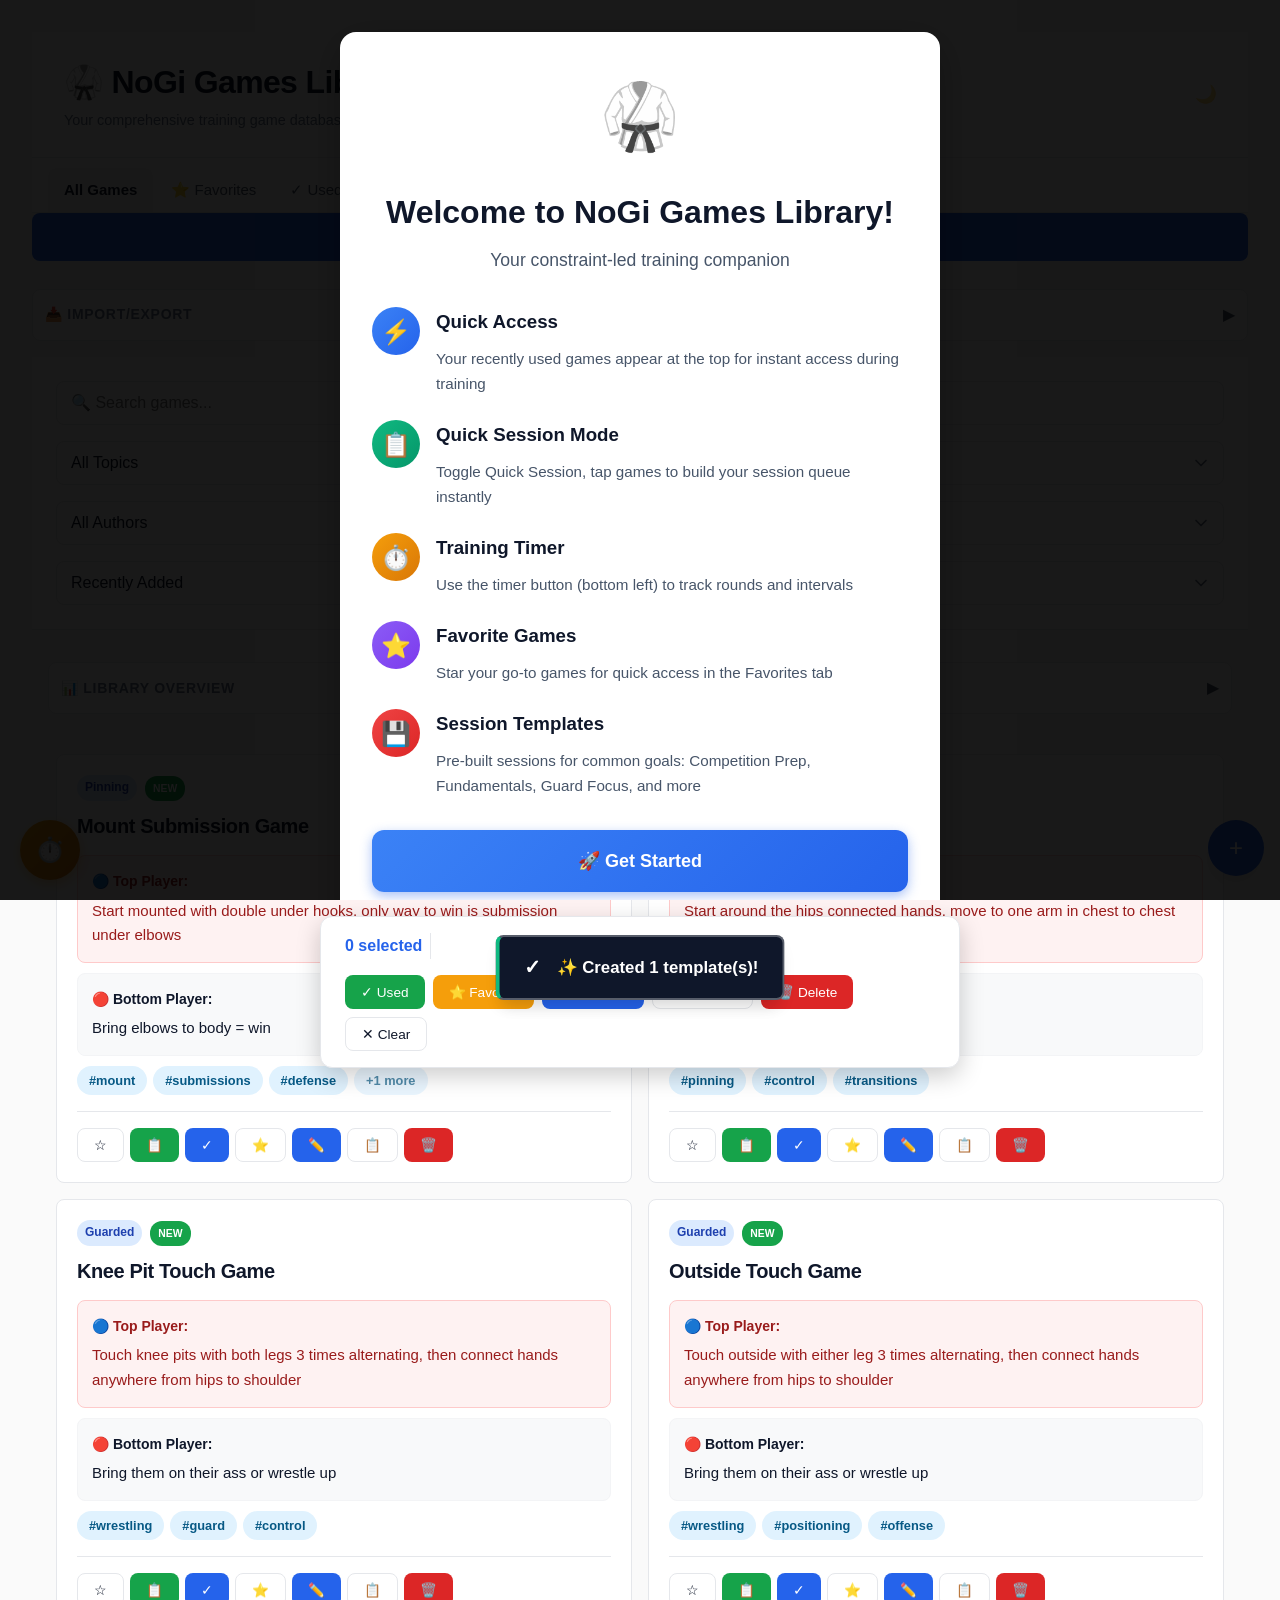
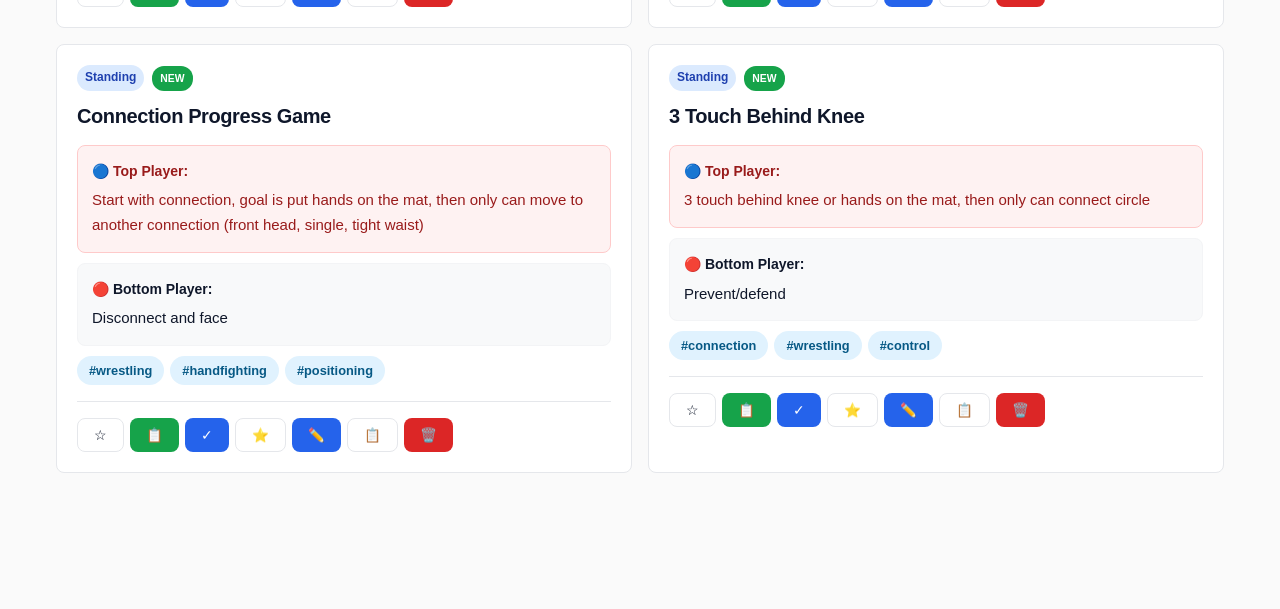
==== latest-app.html @ 24e9e9ad "Remove debug alerts from deleteGame function" ====
<!DOCTYPE html>
<html lang="en">
<head>
    <meta charset="UTF-8">
    <meta name="viewport" content="width=device-width, initial-scale=1.0">
    <title>NoGi Games Library</title>
    <style>
        * {
            margin: 0;
            padding: 0;
            box-sizing: border-box;
        }

        :root {
            --primary: #2563eb;
            --primary-dark: #1d4ed8;
            --primary-light: #eff6ff;
            --secondary: #64748b;
            --success: #16a34a;
            --danger: #dc2626;
            --warning: #f59e0b;
            --bg: #fafafa;
            --surface: #ffffff;
            --surface-hover: #f8f9fa;
            --border: #e5e7eb;
            --border-light: #f3f4f6;
            --text: #0f172a;
            --text-muted: #475569;
            --text-light: #64748b;
            --shadow: 0 1px 2px rgba(0, 0, 0, 0.05);
            --shadow-md: 0 4px 6px -1px rgba(0, 0, 0, 0.08);
            --shadow-lg: 0 10px 15px -3px rgba(0, 0, 0, 0.08);
            --radius: 8px;
            --radius-lg: 12px;

            /* Topic color families - Simplified to 4 groups for better visual clarity */
            /* Offensive (attacking) - Red/Orange tones */
            --color-offensive: #ef4444;
            --color-submissions: #ef4444;
            --color-back-attacks: #ef4444;
            --color-leg-locks: #f97316;
            --color-takedowns: #f97316;

            /* Defensive (protecting) - Blue tones */
            --color-defensive: #3b82f6;
            --color-guard-retention: #3b82f6;
            --color-escapes: #2563eb;

            /* Control (positional) - Purple tones */
            --color-control: #8b5cf6;
            --color-guard-passing: #8b5cf6;
            --color-pinning: #7c3aed;
            --color-standing: #a855f7;
            --color-guarded: #a855f7;

            /* Transition (movement) - Green tones */
            --color-transition: #10b981;
            --color-scrambles: #10b981;
            --color-movement: #059669;
        }

        /* Dark mode theme */
        [data-theme="dark"] {
            --primary: #3b82f6;
            --primary-dark: #2563eb;
            --primary-light: #1e3a5f;
            --secondary: #94a3b8;
            --success: #16a34a;
            --danger: #dc2626;
            --warning: #f59e0b;
            --bg: #191919;
            --surface: #252525;
            --surface-hover: #2d2d2d;
            --border: #373737;
            --border-light: #2d2d2d;
            --text: #e5e5e5;
            --text-muted: #a8a8a8;
            --text-light: #8a8a8a;
            --shadow: 0 1px 2px rgba(0, 0, 0, 0.4);
            --shadow-md: 0 4px 6px -1px rgba(0, 0, 0, 0.5);
            --shadow-lg: 0 10px 15px -3px rgba(0, 0, 0, 0.6);
        }

        html {
            scroll-behavior: smooth;
            overflow-x: hidden;
        }

        body {
            font-family: -apple-system, BlinkMacSystemFont, 'Segoe UI', 'Helvetica Neue', Arial, sans-serif;
            background: var(--bg);
            color: var(--text);
            line-height: 1.65;
            font-size: 16px;
            -webkit-font-smoothing: antialiased;
            -moz-osx-font-smoothing: grayscale;
            padding-bottom: 20px;
            overflow-x: hidden;
            max-width: 100vw;
        }
        
        @media (min-width: 768px) {
            body {
                padding-bottom: 80px;
            }
        }

        .container {
            max-width: 1400px;
            margin: 0 auto;
            padding: 1rem;
        }

        @media (max-width: 767px) {
            .container {
                padding: 0.5rem;
            }
            
            body {
                font-size: 14px;
            }
        }

        @media (min-width: 768px) {
            .container {
                padding: 2rem;
            }
        }

        header {
            background: var(--surface);
            border-bottom: 1px solid var(--border);
            padding: 1rem;
            margin-bottom: 0;
            position: sticky;
            top: 0;
            z-index: 100;
        }

        @media (min-width: 768px) {
            header {
                padding: 1.5rem 2rem;
                margin-bottom: 0;
            }
        }
        
        header h1 {
            font-size: 1.5rem;
            margin: 0;
        }
        
        @media (min-width: 768px) {
            header h1 {
                font-size: 2rem;
            }
        }

        .theme-toggle {
            position: absolute;
            top: 50%;
            right: 1.5rem;
            transform: translateY(-50%);
            background: transparent;
            border: none;
            border-radius: var(--radius);
            width: 36px;
            height: 36px;
            display: flex;
            align-items: center;
            justify-content: center;
            cursor: pointer;
            font-size: 1.1rem;
            transition: all 0.2s;
            z-index: 10;
            opacity: 0.6;
        }

        .theme-toggle:hover {
            background: var(--surface-hover);
            opacity: 1;
            transform: translateY(-50%) scale(1.05);
        }

        h1 {
            font-size: 1.625rem;
            font-weight: 600;
            color: var(--text);
            margin-bottom: 0.25rem;
            padding-right: 60px;
            letter-spacing: -0.02em;
        }

        @media (min-width: 768px) {
            h1 {
                font-size: 1.875rem;
            }
        }

        .subtitle {
            color: #64748b;
            font-size: 0.9rem;
            font-weight: 400;
        }

        [data-theme="dark"] .subtitle {
            color: #94a3b8;
        }

        .tabs {
            display: flex;
            gap: 0.125rem;
            margin-bottom: 0;
            overflow-x: auto;
            -webkit-overflow-scrolling: touch;
            padding: 0.5rem;
            background: var(--surface);
            border-bottom: 1px solid var(--border);
            scrollbar-width: none;
        }

        .tabs::-webkit-scrollbar {
            display: none;
        }
        
        @media (min-width: 768px) {
            .tabs {
                padding: 0.625rem 1rem 0;
            }
        }

        .tab {
            padding: 1rem 1.25rem;
            border: none;
            background: transparent;
            color: var(--text-muted);
            border-radius: var(--radius) var(--radius) 0 0;
            font-weight: 500;
            font-size: 0.9rem;
            cursor: pointer;
            white-space: nowrap;
            transition: all 0.15s;
            position: relative;
            min-height: 48px;
            display: flex;
            align-items: center;
            flex-shrink: 0;
        }
        
        @media (min-width: 768px) {
            .tab {
                padding: 0.625rem 1rem;
                min-height: 44px;
                font-size: 0.9375rem;
            }
        }

        .tab.active {
            background: var(--bg);
            color: var(--text);
            font-weight: 600;
        }

        .tab:hover:not(.active) {
            background: var(--surface-hover);
            color: var(--text);
        }

        .filter-toggle-btn {
            display: flex;
            align-items: center;
            justify-content: center;
            gap: 0.5rem;
            width: 100%;
            padding: 0.875rem;
            background: var(--surface);
            border: 2px solid var(--border);
            border-radius: 8px;
            font-size: 1rem;
            font-weight: 600;
            color: var(--text);
            cursor: pointer;
            transition: all 0.2s;
            margin-bottom: 1rem;
        }

        .filter-toggle-btn:hover {
            background: var(--border);
        }

        .filter-toggle-btn.active {
            background: var(--primary);
            color: white;
            border-color: var(--primary);
        }

        @media (min-width: 768px) {
            .filter-toggle-btn {
                display: none;
            }
        }

        .controls {
            background: var(--surface);
            padding: 1rem;
            border-bottom: 1px solid var(--border);
            gap: 0.75rem;
            flex-wrap: wrap;
            align-items: stretch;
        }

        /* Mobile: Hide filters by default, show when active */
        @media (max-width: 767px) {
            .controls {
                display: none;
                position: fixed;
                bottom: 0;
                left: 0;
                right: 0;
                z-index: 999;
                border-radius: 16px 16px 0 0;
                box-shadow: 0 -4px 20px rgba(0, 0, 0, 0.2);
                max-height: 70vh;
                overflow-y: auto;
                animation: slideUp 0.3s ease-out;
            }

            .controls.active {
                display: flex;
            }

            @keyframes slideUp {
                from {
                    transform: translateY(100%);
                }
                to {
                    transform: translateY(0);
                }
            }
        }

        /* Desktop: Always show filters */
        @media (min-width: 768px) {
            .controls {
                display: flex;
                padding: 1.5rem;
                margin-bottom: 2rem;
                gap: 1rem;
            }
        }

        .filter-backdrop {
            display: none;
            position: fixed;
            top: 0;
            left: 0;
            right: 0;
            bottom: 0;
            background: rgba(0, 0, 0, 0.5);
            z-index: 998;
        }

        .filter-backdrop.active {
            display: block;
        }

        @media (min-width: 768px) {
            .filter-backdrop {
                display: none !important;
            }
        }

        .search-box {
            flex: 1;
            min-width: 100%;
            position: relative;
        }

        @media (min-width: 640px) {
            .search-box {
                min-width: 250px;
            }
        }

        input[type="text"],
        input[type="search"],
        select,
        textarea {
            width: 100%;
            padding: 1rem;
            border: 1px solid var(--border);
            border-radius: var(--radius);
            font-size: 1rem;
            transition: all 0.15s;
            font-family: inherit;
            -webkit-appearance: none;
            appearance: none;
            background: var(--surface);
            color: var(--text);
            min-height: 48px;
        }
        
        @media (min-width: 768px) {
            input[type="text"],
            input[type="search"],
            select,
            textarea {
                padding: 0.75rem 0.875rem;
                min-height: 44px;
            }
        }

        input:focus,
        select:focus,
        textarea:focus {
            outline: none;
            border-color: var(--primary);
            background: var(--surface);
        }

        select {
            cursor: pointer;
            background-image: url("data:image/svg+xml,%3Csvg xmlns='http://www.w3.org/2000/svg' width='24' height='24' viewBox='0 0 24 24' fill='none' stroke='%2364748b' stroke-width='2' stroke-linecap='round' stroke-linejoin='round'%3E%3Cpolyline points='6 9 12 15 18 9'%3E%3C/polyline%3E%3C/svg%3E");
            background-repeat: no-repeat;
            background-position: right 0.75rem center;
            background-size: 1.25rem;
            padding-right: 2.5rem;
        }

        .btn {
            padding: 1rem 1.25rem;
            border: none;
            border-radius: var(--radius);
            font-size: 1rem;
            font-weight: 500;
            cursor: pointer;
            transition: all 0.15s;
            display: inline-flex;
            align-items: center;
            justify-content: center;
            gap: 0.5rem;
            min-height: 48px;
            -webkit-tap-highlight-color: transparent;
        }
        
        @media (min-width: 768px) {
            .btn {
                padding: 0.75rem 1rem;
                font-size: 0.9375rem;
                min-height: 44px;
            }
        }

        .btn-primary {
            background: var(--primary);
            color: white;
        }

        .btn-primary:hover {
            background: var(--primary-dark);
        }

        .btn-success {
            background: var(--success);
            color: white;
        }

        .btn-success:hover {
            background: #15803d;
        }

        .btn-danger {
            background: var(--danger);
            color: white;
        }

        .btn-danger:hover {
            background: #b91c1c;
        }

        .btn-secondary {
            background: var(--surface);
            color: var(--text);
            border: 1px solid var(--border);
        }

        .btn-secondary:hover {
            background: var(--surface-hover);
        }
        
        /* Better visibility for unfavorite button in dark mode */
        [data-theme="dark"] .btn-secondary {
            background: #3a3a3a;
            border: 1px solid #555;
            color: #e5e5e5;
        }
        
        [data-theme="dark"] .btn-secondary:hover {
            background: #4a4a4a;
            border-color: #666;
        }

        .btn-warning {
            background: var(--warning);
            color: white;
        }

        .btn-warning:hover {
            background: #d97706;
        }

        @media (hover: hover) {
            .btn-primary:hover {
                background: var(--primary-dark);
                transform: translateY(-1px);
                box-shadow: var(--shadow-lg);
            }
            .btn-success:hover { background: #059669; }
            .btn-danger:hover { background: #dc2626; }
            .btn-secondary:hover { background: #475569; }
            .btn-warning:hover { background: #d97706; }
        }

        .btn:active {
            transform: scale(0.98);
        }

        .btn-sm {
            padding: 0.75rem 1rem;
            font-size: 0.9rem;
            min-height: 44px;
        }
        
        @media (min-width: 768px) {
            .btn-sm {
                padding: 0.5rem 1rem;
                font-size: 0.85rem;
                min-height: auto;
            }
        }

        .btn-icon {
            padding: 0.625rem;
            min-height: 48px;
            width: 48px;
            height: 48px;
        }
        
        @media (min-width: 768px) {
            .btn-icon {
                padding: 0.5rem;
                min-height: auto;
                width: 40px;
                height: 40px;
            }
        }

        .fab {
            position: fixed;
            bottom: 24px;
            right: 16px;
            width: 56px;
            height: 56px;
            border-radius: 50%;
            background: var(--primary);
            color: white;
            border: none;
            font-size: 1.5rem;
            box-shadow: var(--shadow-lg);
            cursor: pointer;
            z-index: 100;
            display: flex;
            align-items: center;
            justify-content: center;
            transition: all 0.2s;
        }

        .fab:active {
            transform: scale(0.95);
        }

        @media (hover: hover) {
            .fab:hover {
                transform: scale(1.1);
                box-shadow: 0 6px 20px rgba(0, 0, 0, 0.4);
            }
        }

        .games-grid {
            display: grid;
            grid-template-columns: 1fr;
            gap: 1rem;
            padding: 1rem;
        }

        @media (min-width: 640px) {
            .games-grid {
                grid-template-columns: repeat(auto-fill, minmax(380px, 1fr));
                gap: 1rem;
                padding: 1.5rem;
            }
        }

        /* Toast Notification System */
        .toast-container {
            position: fixed;
            top: 1rem;
            right: 1rem;
            z-index: 10000;
            display: flex;
            flex-direction: column;
            gap: 0.5rem;
            pointer-events: none;
        }

        .toast {
            background: var(--surface);
            border: 1px solid var(--border);
            border-radius: var(--radius);
            padding: 1rem 1.25rem;
            box-shadow: 0 4px 12px rgba(0, 0, 0, 0.15);
            display: flex;
            align-items: center;
            gap: 0.75rem;
            min-width: 280px;
            max-width: 400px;
            pointer-events: auto;
            animation: slideInRight 0.3s ease-out;
            font-size: 0.95rem;
            font-weight: 500;
        }

        .toast.success {
            border-left: 4px solid #10b981;
        }

        .toast.error {
            border-left: 4px solid #ef4444;
        }

        .toast.info {
            border-left: 4px solid #3b82f6;
        }

        .toast.warning {
            border-left: 4px solid #f59e0b;
        }

        @keyframes slideInRight {
            from {
                transform: translateX(400px);
                opacity: 0;
            }
            to {
                transform: translateX(0);
                opacity: 1;
            }
        }

        @keyframes slideOutRight {
            from {
                transform: translateX(0);
                opacity: 1;
            }
            to {
                transform: translateX(400px);
                opacity: 0;
            }
        }

        .toast.hiding {
            animation: slideOutRight 0.3s ease-out forwards;
        }

        @media (max-width: 640px) {
            .toast-container {
                top: auto;
                bottom: 1rem;
                left: 1rem;
                right: 1rem;
            }

            .toast {
                min-width: auto;
                max-width: none;
            }
        }

        .game-card {
            background: var(--surface);
            border-radius: var(--radius);
            padding: 1rem;
            border: 1px solid var(--border);
            transition: all 0.2s cubic-bezier(0.4, 0, 0.2, 1);
            position: relative;
            overflow: hidden;
        }

        .game-card.selected {
            border-color: var(--primary);
            box-shadow: 0 0 0 2px var(--primary-light);
            background: var(--surface-hover);
        }

        @media (max-width: 767px) {
            .game-card {
                padding: 0.875rem;
                margin-bottom: 0.75rem;
            }
        }

        .game-card.favorite::before {
            content: "⭐";
            position: absolute;
            top: 1rem;
            right: 1rem;
            font-size: 1.25rem;
            opacity: 0.9;
            animation: favoriteGlow 0.5s ease-out;
        }

        @keyframes favoriteGlow {
            0% {
                transform: scale(0.5) rotate(-90deg);
                opacity: 0;
            }
            50% {
                transform: scale(1.3) rotate(0deg);
            }
            100% {
                transform: scale(1) rotate(0deg);
                opacity: 0.9;
            }
        }

        /* Bulk selection checkbox */
        .bulk-select-checkbox-container {
            position: absolute;
            top: 0.75rem;
            right: 0.75rem;
            z-index: 5;
            opacity: 1;
            transition: opacity 0.2s;
        }

        .game-card:hover .bulk-select-checkbox-container,
        .bulk-select-checkbox-container.has-selection {
            opacity: 1;
        }

        @media (max-width: 768px) {
            .bulk-select-checkbox-container {
                opacity: 1;
            }
        }

        .bulk-select-checkbox-container input[type="checkbox"] {
            width: 20px;
            height: 20px;
            cursor: pointer;
            accent-color: var(--primary);
        }

        @media (min-width: 768px) {
            .game-card {
                padding: 1.25rem;
            }
        }

        /* Filter Chips */
        .active-filters {
            display: flex;
            flex-wrap: wrap;
            gap: 0.5rem;
            margin-bottom: 1rem;
            align-items: center;
        }

        .filter-chip {
            display: inline-flex;
            align-items: center;
            gap: 0.5rem;
            background: var(--primary-light);
            color: var(--primary-dark);
            padding: 0.5rem 0.75rem;
            border-radius: 20px;
            font-size: 0.875rem;
            font-weight: 600;
            transition: all 0.2s;
        }

        [data-theme="dark"] .filter-chip {
            background: var(--primary-dark);
            color: var(--primary-light);
        }

        .filter-chip button {
            background: none;
            border: none;
            color: inherit;
            cursor: pointer;
            padding: 0;
            width: 18px;
            height: 18px;
            display: flex;
            align-items: center;
            justify-content: center;
            border-radius: 50%;
            font-size: 0.75rem;
            opacity: 0.7;
            transition: all 0.2s;
        }

        .filter-chip button:hover {
            opacity: 1;
            background: rgba(0, 0, 0, 0.1);
        }

        .clear-filters-btn {
            color: var(--danger);
            font-weight: 600;
            font-size: 0.875rem;
            cursor: pointer;
            text-decoration: underline;
            background: none;
            border: none;
            padding: 0.5rem;
            transition: opacity 0.2s;
        }

        .clear-filters-btn:hover {
            opacity: 0.8;
        }

        /* Floating Action Bar for Bulk Operations */
        .floating-action-bar {
            position: fixed;
            bottom: 2rem;
            left: 50%;
            transform: translateX(-50%) translateY(200px);
            background: var(--surface);
            border: 1px solid var(--border);
            border-radius: 12px;
            padding: 1rem 1.5rem;
            box-shadow: 0 8px 24px rgba(0, 0, 0, 0.2);
            z-index: 1000;
            display: flex;
            align-items: center;
            gap: 1rem;
            flex-wrap: wrap;
            max-width: 90vw;
            transition: transform 0.3s cubic-bezier(0.4, 0, 0.2, 1);
        }

        .floating-action-bar.visible {
            transform: translateX(-50%) translateY(0);
        }

        .floating-action-bar .selection-count {
            font-weight: 700;
            color: var(--primary);
            font-size: 1rem;
            padding-right: 0.5rem;
            border-right: 1px solid var(--border);
        }

        .floating-action-bar .actions {
            display: flex;
            gap: 0.5rem;
            flex-wrap: wrap;
        }

        @media (max-width: 640px) {
            .floating-action-bar {
                bottom: 1rem;
                left: 1rem;
                right: 1rem;
                transform: translateX(0) translateY(200px);
                max-width: none;
            }

            .floating-action-bar.visible {
                transform: translateX(0) translateY(0);
            }

            .floating-action-bar .actions {
                width: 100%;
            }

            .floating-action-bar .actions button {
                flex: 1;
                min-width: 0;
            }
        }

        /* Smart Button Distribution for Portrait/Landscape */

        /* Timer Preset Buttons */
        .timer-preset-buttons {
            display: grid;
            grid-template-columns: repeat(4, 1fr);
            gap: 0.5rem;
        }

        .timer-preset-btn {
            padding: 0.5rem;
            font-size: 0.85rem;
        }

        /* Session Action Buttons */
        .session-quick-actions {
            display: flex;
            flex-wrap: wrap;
            gap: 0.5rem;
            margin-top: 0.75rem;
        }

        .session-primary-btn {
            flex: 1;
            min-width: 120px;
            font-weight: 600;
        }

        .session-quick-btn {
            flex: 1;
            min-width: 100px;
        }

        .session-extra-actions {
            display: grid;
            grid-template-columns: repeat(2, 1fr);
            gap: 0.5rem;
        }

        .session-action-btn {
            min-width: 0;
        }

        /* AI Action Buttons */
        .ai-action-buttons {
            display: flex;
            gap: 0.75rem;
            margin-top: 1rem;
            flex-wrap: wrap;
        }

        .ai-action-primary {
            flex: 1.5;
            min-width: 160px;
        }

        .ai-action-btn {
            flex: 1;
            min-width: 120px;
        }

        /* Games Tab Actions */
        .games-tab-actions {
            display: flex;
            gap: 0.75rem;
            flex-wrap: wrap;
            align-items: center;
            margin-bottom: 1rem;
        }

        .games-tab-btn {
            flex: 1;
            min-width: 140px;
        }

        .primary-action.games-tab-btn {
            font-size: 1rem;
            padding: 0.75rem 1rem;
            font-weight: 600;
        }

        /* Import/Export Actions */
        .import-export-actions {
            display: flex;
            gap: 0.5rem;
            flex-wrap: wrap;
        }

        .import-export-btn {
            flex: 1;
            min-width: 90px;
        }

        /* Portrait Optimizations */
        @media (orientation: portrait) and (max-width: 480px) {
            .timer-preset-buttons {
                grid-template-columns: repeat(2, 1fr);
            }

            .session-quick-actions {
                flex-direction: column;
            }

            .session-primary-btn,
            .session-quick-btn {
                width: 100%;
                min-width: 0;
            }

            .ai-action-buttons {
                flex-direction: column;
            }

            .ai-action-primary,
            .ai-action-btn {
                width: 100%;
                min-width: 0;
            }

            .games-tab-actions {
                flex-direction: column;
            }

            .games-tab-btn {
                width: 100%;
                min-width: 0;
            }

            /* Selection toolbar optimizations for portrait */
            #gamesSelectionToolbar > div {
                flex-direction: column;
                gap: 0.75rem;
            }

            #gamesSelectionToolbar > div > div:last-child {
                width: 100%;
                flex-direction: column;
            }

            #gamesSelectionToolbar button {
                width: 100%;
                min-width: 0;
            }
        }

        /* Landscape Tablet Optimizations */
        @media (orientation: landscape) and (min-width: 640px) and (max-width: 1024px) {
            .timer-preset-buttons {
                grid-template-columns: repeat(4, 1fr);
            }

            .session-extra-actions {
                grid-template-columns: repeat(4, 1fr);
            }

            .floating-action-bar {
                max-width: 95vw;
            }

            .floating-action-bar .actions {
                display: grid;
                grid-template-columns: repeat(3, 1fr);
                gap: 0.5rem;
                width: 100%;
            }

            .floating-action-bar .actions button {
                min-width: 0;
            }
        }

        /* Landscape Phone Optimizations */
        @media (orientation: landscape) and (max-height: 500px) {
            .timer-preset-buttons {
                grid-template-columns: repeat(4, 1fr);
                gap: 0.4rem;
            }

            .timer-preset-btn {
                padding: 0.4rem;
                font-size: 0.8rem;
            }

            .session-extra-actions {
                grid-template-columns: repeat(4, 1fr);
                gap: 0.4rem;
            }

            .session-action-btn {
                padding: 0.4rem 0.6rem;
                font-size: 0.85rem;
            }
        }

        /* Large Landscape Screens */
        @media (orientation: landscape) and (min-width: 1024px) {
            .session-extra-actions {
                grid-template-columns: repeat(4, 1fr);
            }

            .ai-action-buttons {
                flex-wrap: nowrap;
            }
        }

        @media (hover: hover) {
            .game-card:hover {
                border-color: var(--text-light);
                box-shadow: var(--shadow-md);
            }
        }

        .game-header {
            margin-bottom: 1rem;
        }

        .game-title {
            font-size: 1.25rem;
            font-weight: 700;
            color: var(--text);
            margin-bottom: 0.5rem;
            line-height: 1.3;
            letter-spacing: -0.02em;
            word-break: break-word;
        }

        @media (max-width: 767px) {
            .game-title {
                font-size: 1rem;
                line-height: 1.3;
            }
        }

        .game-meta {
            display: flex;
            gap: 0.5rem;
            flex-wrap: wrap;
            align-items: center;
            margin-bottom: 0.75rem;
        }

        .game-topic {
            display: inline-block;
            padding: 0.1875rem 0.5rem;
            background: #dbeafe;
            color: #1e40af;
            border-radius: 20px;
            font-size: 0.75rem;
            font-weight: 600;
        }

        [data-theme="dark"] .game-topic {
            background: #1e3a8a;
            color: #bfdbfe;
        }

        .game-number {
            display: inline-block;
            padding: 0.25rem 0.75rem;
            background: #f1f5f9;
            color: #334155;
            border-radius: 20px;
            font-size: 0.75rem;
            font-weight: 600;
        }

        [data-theme="dark"] .game-number {
            background: #334155;
            color: #e2e8f0;
        }

        .badge-new {
            display: inline-block;
            padding: 0.25rem 0.5rem;
            background: #16a34a;
            color: white;
            border-radius: 12px;
            font-size: 0.65rem;
            font-weight: 700;
            text-transform: uppercase;
        }

        .author-badge {
            display: inline-block;
            padding: 0.25rem 0.65rem;
            background: linear-gradient(135deg, #6366f1 0%, #8b5cf6 100%);
            color: white;
            border-radius: 12px;
            font-size: 0.7rem;
            font-weight: 600;
        }

        .player-section {
            background: var(--surface-hover);
            padding: 0.875rem;
            border-radius: var(--radius);
            margin-bottom: 0.625rem;
            border: 1px solid var(--border-light);
            transition: all 0.15s;
            font-size: 0.9rem;
            line-height: 1.6;
            word-break: break-word;
            overflow-wrap: break-word;
        }

        @media (max-width: 767px) {
            .player-section {
                padding: 0.75rem;
                font-size: 0.85rem;
            }
        }

        .player-section:first-of-type {
            background: #eff6ff;
            border-color: #dbeafe;
            color: #1e40af;
        }

        [data-theme="dark"] .player-section:first-of-type {
            background: #1e3a5f;
            border-color: #2563eb;
            color: #dbeafe;
        }

        .player-section:nth-of-type(2) {
            background: #fef2f2;
            border-color: #fecaca;
            color: #991b1b;
        }

        [data-theme="dark"] .player-section:nth-of-type(2) {
            background: #4c1d1d;
            border-color: #7f1d1d;
            color: #fecaca;
        }

        .player-label {
            font-weight: 600;
            color: inherit;
            font-size: 0.875rem;
            margin-bottom: 0.375rem;
            display: block;
        }

        .player-text {
            color: inherit;
            font-size: 0.9375rem;
            line-height: 1.65;
            font-weight: 400;
        }

        .collapsible-section {
            margin-bottom: 0.75rem;
        }

        .collapsible-toggle {
            background: none;
            border: none;
            color: var(--primary);
            font-weight: 600;
            font-size: 0.875rem;
            cursor: pointer;
            padding: 0.5rem 0;
            display: flex;
            align-items: center;
            gap: 0.375rem;
            transition: opacity 0.2s;
        }

        .collapsible-toggle:hover {
            opacity: 0.8;
        }

        .collapsible-toggle .arrow {
            transition: transform 0.2s;
            font-size: 0.75rem;
        }

        .collapsible-toggle.open .arrow {
            transform: rotate(90deg);
        }

        .collapsible-content {
            max-height: 0;
            overflow: hidden;
            transition: max-height 0.3s ease-out;
        }

        .collapsible-content.open {
            max-height: 500px;
        }

        .game-coaching {
            background: #fefce8;
            border-left: 3px solid #eab308;
            padding: 1rem;
            border-radius: var(--radius);
            margin-top: 0.5rem;
            font-size: 0.9375rem;
            line-height: 1.65;
            color: #713f12;
        }

        [data-theme="dark"] .game-coaching {
            background: #422006;
            border-left: 3px solid #fbbf24;
            color: #fef3c7;
        }

        .game-coaching strong {
            color: #b45309;
            display: block;
            margin-bottom: 0.25rem;
            font-weight: 600;
        }

        [data-theme="dark"] .game-coaching strong {
            color: #fcd34d;
        }

        .game-constraint {
            background: #fef2f2;
            border-left: 3px solid #ef4444;
            padding: 1rem;
            border-radius: var(--radius);
            margin-bottom: 0.75rem;
            font-size: 0.9375rem;
            line-height: 1.65;
            font-weight: 400;
            color: #7f1d1d;
        }

        [data-theme="dark"] .game-constraint {
            background: #4c1d1d;
            border-left: 3px solid #f87171;
            color: #fecaca;
        }

        .hashtags {
            display: flex;
            flex-wrap: wrap;
            gap: 0.375rem;
            margin-bottom: 1rem;
        }

        .hashtag {
            background: #e0f2fe;
            color: #075985;
            padding: 0.25rem 0.75rem;
            border-radius: 20px;
            font-size: 0.8rem;
            font-weight: 600;
            word-break: keep-all;
            white-space: nowrap;
        }

        @media (max-width: 767px) {
            .hashtag {
                font-size: 0.7rem;
                padding: 0.2rem 0.6rem;
            }
        }

        [data-theme="dark"] .hashtag {
            background: #164e63;
            color: #bae6fd;
        }

        /* Inline Star Rating */
        .inline-rating {
            display: inline-flex;
            align-items: center;
            gap: 0.25rem;
            margin-bottom: 0.75rem;
        }

        .inline-rating .star {
            font-size: 1.25rem;
            cursor: pointer;
            color: #d1d5db;
            transition: all 0.15s;
            user-select: none;
        }

        .inline-rating .star.filled {
            color: #fbbf24;
        }

        .inline-rating .star:hover,
        .inline-rating .star.hover {
            color: #fbbf24;
            transform: scale(1.1);
        }

        .inline-rating .rating-label {
            margin-left: 0.5rem;
            font-size: 0.875rem;
            color: var(--text-muted);
            font-weight: 600;
        }

        /* Improved Empty State */
        .empty-state {
            text-align: center;
            padding: 4rem 2rem;
            color: var(--text-muted);
        }

        .empty-state-icon {
            font-size: 4rem;
            margin-bottom: 1rem;
            opacity: 0.5;
        }

        .empty-state-title {
            font-size: 1.5rem;
            font-weight: 700;
            margin-bottom: 0.5rem;
            color: var(--text);
        }

        .empty-state-description {
            font-size: 1rem;
            margin-bottom: 1.5rem;
            line-height: 1.6;
        }

        .empty-state-actions {
            display: flex;
            gap: 0.75rem;
            justify-content: center;
            flex-wrap: wrap;
        }

        .game-actions {
            display: flex;
            gap: 0.5rem;
            padding-top: 1rem;
            border-top: 1px solid var(--border);
            flex-wrap: wrap;
            align-items: center;
            position: relative;
        }

        @media (max-width: 767px) {
            .game-actions {
                padding-top: 0.75rem;
                gap: 0.375rem;
            }
        }

        .game-actions-main {
            display: flex;
            gap: 0.5rem;
            flex: 1;
            flex-wrap: wrap;
        }

        .game-actions-overflow {
            position: relative;
        }

        .overflow-menu-btn {
            width: 40px;
            height: 40px;
            border-radius: 8px;
            background: var(--surface);
            border: 2px solid var(--border);
            cursor: pointer;
            display: flex;
            align-items: center;
            justify-content: center;
            font-size: 1.25rem;
            color: var(--text);
            transition: all 0.2s;
        }

        .overflow-menu-btn:hover {
            background: var(--border);
            border-color: var(--secondary);
        }

        .overflow-menu {
            position: absolute;
            right: 0;
            bottom: 100%;
            margin-bottom: 0.5rem;
            background: var(--surface);
            border: 2px solid var(--border);
            border-radius: 8px;
            box-shadow: var(--shadow-lg);
            min-width: 160px;
            z-index: 100;
            display: none;
        }

        .overflow-menu.active {
            display: block;
        }

        .overflow-menu-item {
            padding: 0.75rem 1rem;
            border: none;
            background: none;
            width: 100%;
            text-align: left;
            cursor: pointer;
            font-size: 0.95rem;
            color: var(--text);
            display: flex;
            align-items: center;
            gap: 0.5rem;
            transition: background 0.2s;
        }

        .overflow-menu-item:hover {
            background: var(--border);
        }

        .overflow-menu-item.danger {
            color: var(--danger);
        }

        .overflow-menu-item:first-child {
            border-radius: 6px 6px 0 0;
        }

        .overflow-menu-item:last-child {
            border-radius: 0 0 6px 6px;
        }

        .modal {
            display: none;
            position: fixed;
            top: 0;
            left: 0;
            width: 100%;
            height: 100%;
            background: rgba(0, 0, 0, 0.4);
            z-index: 1000;
            overflow-y: auto;
            backdrop-filter: blur(2px);
        }

        .modal.active {
            display: flex;
            align-items: flex-start;
            justify-content: center;
            padding: 0;
        }

        @media (min-width: 768px) {
            .modal.active {
                align-items: center;
                padding: 2rem;
            }
        }

        .modal-content {
            background: var(--surface);
            border-radius: 0;
            padding: 1.25rem;
            max-width: 100%;
            width: 100%;
            height: 100vh;
            overflow-y: auto;
            box-shadow: var(--shadow-lg);
        }

        @media (min-width: 768px) {
            .modal-content {
                border-radius: var(--radius-lg);
                padding: 2rem;
                max-width: 700px;
                height: auto;
                max-height: 90vh;
            }
        }

        .modal-header {
            display: flex;
            justify-content: space-between;
            align-items: center;
            margin-bottom: 1.5rem;
            padding-bottom: 1rem;
            border-bottom: 1px solid var(--border);
        }

        .modal-title {
            font-size: 1.35rem;
            font-weight: 600;
            letter-spacing: -0.01em;
        }
        
        @media (min-width: 768px) {
            .modal-title {
                font-size: 1.25rem;
            }
        }

        .close-btn {
            background: none;
            border: none;
            font-size: 1.75rem;
            cursor: pointer;
            color: var(--text-muted);
            padding: 0;
            width: 48px;
            height: 48px;
            display: flex;
            align-items: center;
            justify-content: center;
        }
        
        @media (min-width: 768px) {
            .close-btn {
                width: 44px;
            height: 44px;
            display: flex;
            align-items: center;
            justify-content: center;
            border-radius: 8px;
            -webkit-tap-highlight-color: transparent;
            transition: all 0.2s;
        }

        @media (hover: hover) {
            .close-btn:hover {
                background: var(--bg);
            }
        }

        .close-btn:active {
            background: var(--border);
        }

        .form-group {
            margin-bottom: 1.5rem;
        }

        .form-group label {
            display: block;
            margin-bottom: 0.5rem;
            font-weight: 600;
            color: var(--text);
        }

        .form-group small {
            display: block;
            margin-top: 0.25rem;
            color: var(--text-muted);
            font-size: 0.85rem;
        }

        textarea {
            min-height: 100px;
            resize: vertical;
        }

        .hint-box {
            background: #e0f2fe;
            border-left: 3px solid #0284c7;
            padding: 0.75rem;
            border-radius: 6px;
            margin-bottom: 1.5rem;
            font-size: 0.9rem;
            color: #0c4a6e;
        }

        .hint-box strong {
            display: block;
            margin-bottom: 0.25rem;
            color: #0369a1;
        }

        .stats {
            display: grid;
            grid-template-columns: repeat(2, 1fr);
            gap: 0.75rem;
            margin-bottom: 1rem;
        }

        @media (min-width: 768px) {
            .stats {
                gap: 1rem;
                margin-bottom: 2rem;
            }
        }

        .stat-card {
            background: var(--surface);
            padding: 1rem;
            border-radius: 8px;
            box-shadow: var(--shadow);
            text-align: center;
        }

        .stat-value {
            font-size: 1.75rem;
            font-weight: 700;
            color: var(--primary);
            line-height: 1;
            margin-bottom: 0.25rem;
        }

        .stat-label {
            color: var(--text-muted);
            font-size: 0.75rem;
        }

        @media (min-width: 768px) {
            .stat-label {
                font-size: 0.85rem;
            }
        }

        .empty-state {
            text-align: center;
            padding: 3rem 2rem;
            color: var(--text-muted);
            grid-column: 1/-1;
        }

        .empty-state svg {
            width: 80px;
            height: 80px;
            margin: 0 auto 1rem;
            opacity: 0.3;
            color: var(--text-muted);
        }

        .empty-state h3 {
            font-size: 1.125rem;
            font-weight: 600;
            color: var(--text);
            margin-bottom: 0.375rem;
        }

        .empty-state p {
            font-size: 0.875rem;
            margin-bottom: 1.25rem;
            line-height: 1.65;
        }

        .empty-state .btn {
            margin-top: 0.5rem;
        }

        .toast {
            position: fixed;
            bottom: 100px;
            left: 50%;
            transform: translateX(-50%) translateY(200px);
            background: var(--text);
            color: var(--surface);
            padding: 0.875rem 1.5rem;
            border-radius: var(--radius);
            box-shadow: var(--shadow-lg);
            z-index: 2000;
            transition: transform 0.3s cubic-bezier(0.34, 1.56, 0.64, 1);
            max-width: 90%;
            font-weight: 600;
            font-size: 1.05rem;
            text-align: center;
            border: 2px solid rgba(255, 255, 255, 0.3);
            display: flex;
            align-items: center;
            gap: 1rem;
        }

        .toast.show {
            transform: translateX(-50%) translateY(0) scale(1.05);
        }

        .toast.error {
            background: #dc2626;
            box-shadow: 0 8px 24px rgba(220, 38, 38, 0.4);
        }

        .toast.info {
            background: #2563eb;
            box-shadow: 0 8px 24px rgba(37, 99, 235, 0.4);
        }

        .toast-message {
            flex: 1;
        }

        .toast-undo-btn {
            background: rgba(255, 255, 255, 0.25);
            border: 2px solid rgba(255, 255, 255, 0.4);
            color: white;
            padding: 0.5rem 1rem;
            border-radius: 6px;
            font-weight: 700;
            font-size: 0.9rem;
            cursor: pointer;
            transition: all 0.2s;
            white-space: nowrap;
        }

        .toast-undo-btn:hover {
            background: rgba(255, 255, 255, 0.35);
            border-color: rgba(255, 255, 255, 0.6);
            transform: scale(1.05);
        }

        .toast-undo-btn:active {
            transform: scale(0.95);
        }

        .sessions-grid {
            display: grid;
            grid-template-columns: 1fr;
            gap: 1rem;
            padding: 0;
        }

        @media (min-width: 640px) {
            .sessions-grid {
                grid-template-columns: repeat(auto-fill, minmax(380px, 1fr));
                gap: 1rem;
            }
        }

        .session-item {
            background: var(--surface);
            padding: 1.25rem;
            border-radius: 12px;
            border: 2px solid var(--border);
            box-shadow: var(--shadow);
            transition: all 0.2s;
        }

        @media (max-width: 767px) {
            .session-item {
                padding: 0.875rem;
                border-radius: 8px;
            }
        }

        /* Portrait mode - compact layout like import/export */
        @media (max-width: 480px) {
            .session-item {
                padding: 0.75rem !important;
                border-radius: 8px;
                border: 1px solid var(--border);
            }

            .session-header {
                min-height: auto;
            }

            .session-item-title {
                font-size: 0.9rem;
            }

            .session-games {
                font-size: 0.8rem;
            }

            .session-stat {
                font-size: 0.75rem;
                padding: 0.25rem 0.5rem;
            }

            .session-actions {
                gap: 0.5rem;
                padding: 0.5rem 0;
            }
        }

        @media (hover: hover) {
            .session-item:hover {
                border-color: var(--text-light);
                box-shadow: var(--shadow-lg);
            }
        }

        .session-header {
            cursor: pointer;
            user-select: none;
            display: flex;
            align-items: center;
            justify-content: space-between;
            gap: 1rem;
            touch-action: manipulation;
            -webkit-tap-highlight-color: transparent;
        }

        @media (max-width: 480px) {
            .session-header {
                min-height: 48px;
            }
        }

        .session-header-left {
            flex: 1;
        }

        .session-item-title {
            font-weight: 700;
            font-size: 1.125rem;
            margin-bottom: 0.375rem;
            color: var(--text);
            word-break: break-word;
        }

        @media (max-width: 767px) {
            .session-item-title {
                font-size: 1rem;
            }
        }

        .session-games {
            font-size: 0.9rem;
            color: var(--text-muted);
            display: flex;
            align-items: center;
            gap: 0.75rem;
            flex-wrap: wrap;
        }

        @media (max-width: 767px) {
            .session-games {
                font-size: 0.8rem;
                gap: 0.5rem;
            }
        }

        .session-stat {
            display: inline-flex;
            align-items: center;
            gap: 0.25rem;
            padding: 0.25rem 0.625rem;
            background: var(--border);
            border-radius: 6px;
            font-size: 0.85rem;
            font-weight: 600;
        }

        .session-stat.used {
            background: #dcfce7;
            color: #166534;
        }

        .session-expand-icon {
            font-size: 1.25rem;
            transition: transform 0.3s;
            color: var(--primary);
        }

        .session-expand-icon.expanded {
            transform: rotate(180deg);
        }

        .session-content {
            max-height: 0;
            overflow: hidden;
            transition: max-height 0.4s ease-out, opacity 0.3s ease-out;
            opacity: 0;
            pointer-events: none;
        }

        .session-content.expanded {
            max-height: 10000px;
            opacity: 1;
            transition: max-height 0.5s ease-in, opacity 0.4s ease-in;
            pointer-events: auto;
        }

        .session-games-grid {
            display: grid;
            grid-template-columns: 1fr;
            gap: 0.75rem;
            margin-top: 1rem;
            padding-top: 1rem;
            border-top: 2px solid var(--border);
        }

        @media (min-width: 640px) {
            .session-games-grid {
                grid-template-columns: repeat(auto-fill, minmax(300px, 1fr));
                gap: 1rem;
            }
        }

        .session-game-card {
            background: var(--surface);
            border: 1px solid var(--border);
            border-radius: var(--radius);
            padding: 0.875rem;
            transition: all 0.15s;
            word-break: break-word;
        }

        @media (max-width: 767px) {
            .session-game-card {
                padding: 0.75rem;
            }
        }

        .session-game-card.used {
            border-color: var(--success);
            background: #f0fdf4;
        }

        [data-theme="dark"] .session-game-card.used {
            background: #14532d;
            border-color: var(--success);
        }

        .session-game-card:hover {
            border-color: var(--text-light);
            box-shadow: var(--shadow-md);
        }

        .session-actions {
            margin-top: 1rem;
            padding-top: 1rem;
            border-top: 1px solid var(--border);
            display: flex;
            gap: 0.5rem;
            flex-wrap: wrap;
        }

        .session-actions .btn {
            cursor: pointer;
            touch-action: manipulation;
            user-select: none;
            -webkit-tap-highlight-color: transparent;
        }

        /* Mobile compact buttons - keep text visible but compressed */
        @media (max-width: 480px) {
            .btn-mobile-icon {
                padding: 0.6rem 0.7rem !important;
                font-size: 0.8rem !important;
                display: inline-flex;
                align-items: center;
                justify-content: center;
                gap: 0.3rem;
                min-height: 48px;
            }

            .btn-mobile-icon .btn-text {
                font-size: 0.75rem;
                white-space: nowrap;
            }
        }

        /* Portrait mobile (typical phone) */
        @media (max-width: 480px) {
            .session-actions {
                margin-top: 0.75rem;
                padding-top: 0.75rem;
                gap: 0.5rem;
                justify-content: center;
            }

            .session-actions .btn {
                flex: 0 0 auto;
                min-width: 48px;
                font-size: 1.2rem;
                padding: 0.75rem;
                min-height: 48px;
            }
        }

        /* Statistics sections mobile optimization */
        @media (max-width: 480px) {
            .stats-section {
                padding: 0.75rem !important;
                margin-bottom: 1rem !important;
            }

            .stats-section h3 {
                font-size: 0.95rem !important;
            }

            .topic-stat-item {
                margin-bottom: 0.5rem !important;
            }

            .topic-name {
                font-size: 0.75rem !important;
            }

            .topic-count {
                font-size: 0.7rem !important;
            }

            .low-badge {
                font-size: 0.6rem !important;
                padding: 0.1rem 0.3rem !important;
            }

            .recent-games-list {
                gap: 0.5rem !important;
            }

            .recent-game-item {
                padding: 0.6rem !important;
                gap: 0.5rem !important;
            }

            .recent-game-item .game-name {
                font-size: 0.85rem !important;
            }

            .recent-game-item .game-topic {
                font-size: 0.75rem !important;
            }

            .recent-game-item .days-ago {
                font-size: 0.7rem !important;
                display: none; /* Hide on very small screens */
            }
        }

        /* Landscape mobile / small tablets */
        @media (min-width: 481px) and (max-width: 767px) {
            .session-actions {
                margin-top: 0.75rem;
                padding-top: 0.75rem;
                gap: 0.4rem;
            }

            .session-actions .btn {
                flex: 1 1 calc(50% - 0.2rem);
                min-width: 0;
                font-size: 0.85rem;
                padding: 0.6rem 0.5rem;
                min-height: 44px;
            }
        }

        .quick-actions {
            display: flex;
            gap: 0.5rem;
            flex-wrap: wrap;
            margin-bottom: 1rem;
            padding: 0.75rem;
            background: linear-gradient(135deg, #f0f9ff 0%, #e0f2fe 100%);
            border-radius: 12px;
            border: 2px solid #bae6fd;
        }

        @media (max-width: 767px) {
            .quick-actions {
                padding: 0.5rem;
                gap: 0.4rem;
                margin-bottom: 0.75rem;
            }
        }

        .quick-actions .btn {
            flex: 1;
            min-width: 140px;
            font-size: 0.9rem;
            font-weight: 700;
        }

        @media (max-width: 767px) {
            .quick-actions .btn {
                min-width: 100px;
                font-size: 0.75rem;
                padding: 0.5rem 0.6rem;
                font-weight: 600;
            }
        }

        .action-section {
            margin-bottom: 1.5rem;
        }

        @media (max-width: 767px) {
            .action-section {
                margin-bottom: 1rem;
            }
        }

        .action-section-title {
            font-size: 0.75rem;
            font-weight: 600;
            color: #64748b;
            text-transform: uppercase;
            letter-spacing: 0.05em;
            margin-bottom: 0.75rem;
        }

        [data-theme="dark"] .action-section-title {
            color: #94a3b8;
        }

        .primary-action {
            background: var(--primary);
            color: white;
            padding: 1rem 1.25rem;
            border-radius: var(--radius);
            border: none;
            font-weight: 500;
            font-size: 1rem;
            cursor: pointer;
            transition: all 0.15s;
            width: 100%;
            margin-bottom: 0.75rem;
            min-height: 48px;
            position: relative;
            overflow: hidden;
        }

        .primary-action::before {
            content: '';
            position: absolute;
            top: 0;
            left: -100%;
            width: 100%;
            height: 100%;
            background: linear-gradient(90deg, transparent, rgba(255, 255, 255, 0.2), transparent);
            transition: left 0.5s;
        }

        .primary-action:hover::before {
            left: 100%;
        }

        .primary-action:active {
            transform: scale(0.98);
        }

        @media (hover: hover) {
            .primary-action:hover {
                box-shadow: 0 8px 25px rgba(37, 99, 235, 0.5);
                transform: translateY(-2px);
            }
        }

        .secondary-action {
            background: var(--surface);
            color: var(--primary);
            padding: 0.875rem 1.5rem;
            border: 2px solid var(--primary);
            border-radius: 8px;
            font-weight: 600;
            font-size: 0.95rem;
            cursor: pointer;
            transition: all 0.2s;
            width: 100%;
            min-height: 48px;
        }

        @media (hover: hover) {
            .secondary-action:hover {
                background: var(--primary);
                color: white;
                transform: translateY(-1px);
            }
        }

        @media (max-width: 640px) {
            .btn-sm {
                padding: 0.625rem 0.875rem;
                font-size: 0.8rem;
            }

            .game-title {
                font-size: 1.125rem;
            }

            .modal-title {
                font-size: 1.25rem;
            }
        }

        /* Topic color classes */
        .topic-guard-passing { border-left-color: var(--color-guard-passing); }
        .topic-guard-retention { border-left-color: var(--color-guard-retention); }
        .topic-half-guard { border-left-color: var(--color-guard-retention); }
        .topic-top-control { border-left-color: var(--color-pinning); }
        .topic-mount { border-left-color: var(--color-pinning); }
        .topic-back-control { border-left-color: var(--color-back-attacks); }
        .topic-front-headlock { border-left-color: var(--color-pinning); }
        .topic-turtle { border-left-color: var(--color-escapes); }
        .topic-escapes { border-left-color: var(--color-escapes); }
        .topic-submissions { border-left-color: var(--color-submissions); }
        .topic-leg-locks { border-left-color: var(--color-leg-locks); }
        .topic-takedowns { border-left-color: var(--color-takedowns); }
        .topic-transitions { border-left-color: var(--color-scrambles); }

        .topic-tag-guard-passing { background: var(--color-guard-passing); }
        .topic-tag-guard-retention { background: var(--color-guard-retention); }
        .topic-tag-half-guard { background: var(--color-guard-retention); }
        .topic-tag-top-control { background: var(--color-pinning); }
        .topic-tag-mount { background: var(--color-pinning); }
        .topic-tag-back-control { background: var(--color-back-attacks); }
        .topic-tag-front-headlock { background: var(--color-pinning); }
        .topic-tag-turtle { background: var(--color-escapes); }
        .topic-tag-escapes { background: var(--color-escapes); }
        .topic-tag-submissions { background: var(--color-submissions); }
        .topic-tag-leg-locks { background: var(--color-leg-locks); }
        .topic-tag-takedowns { background: var(--color-takedowns); }
        .topic-tag-transitions { background: var(--color-scrambles); }

        /* Print Styles */
        @media print {
            body {
                padding: 0;
                background: white;
                color: black;
            }

            header, .tabs, .filter-toggle-btn, #bulkActionsToolbar,
            .controls, .stats, .action-section, .btn, button, .theme-toggle {
                display: none !important;
            }

            .container {
                max-width: 100%;
                padding: 1rem;
            }

            .print-session {
                page-break-after: always;
            }

            .print-session:last-child {
                page-break-after: auto;
            }

            .print-session h1 {
                font-size: 24pt;
                margin-bottom: 1rem;
                border-bottom: 2pt solid black;
                padding-bottom: 0.5rem;
            }

            .print-game {
                margin-bottom: 1.5rem;
                page-break-inside: avoid;
                border: 1pt solid #ccc;
                padding: 0.75rem;
            }

            .print-game-title {
                font-size: 14pt;
                font-weight: bold;
                margin-bottom: 0.5rem;
            }

            .print-game-content {
                font-size: 11pt;
                line-height: 1.4;
            }
        }

        /* Screen reader only content */
        .sr-only {
            position: absolute;
            width: 1px;
            height: 1px;
            padding: 0;
            margin: -1px;
            overflow: hidden;
            clip: rect(0, 0, 0, 0);
            white-space: nowrap;
            border-width: 0;
        }

        /* Focus styles for keyboard navigation */
        *:focus {
            outline: 2px solid var(--primary);
            outline-offset: 2px;
        }

        button:focus, a:focus, input:focus, select:focus, textarea:focus {
            outline: 2px solid var(--primary);
            outline-offset: 2px;
        }

        /* Skip to main content link for accessibility */
        .skip-link {
            position: absolute;
            top: -40px;
            left: 0;
            background: var(--primary);
            color: white;
            padding: 8px;
            text-decoration: none;
            z-index: 100;
        }

        .skip-link:focus {
            top: 0;
        }

        /* Pagination */
        .pagination {
            display: flex;
            justify-content: center;
            align-items: center;
            gap: 0.5rem;
            margin-top: 2rem;
            flex-wrap: wrap;
        }

        .pagination-btn {
            padding: 0.625rem 1rem;
            border: 2px solid var(--border);
            background: var(--surface);
            color: var(--text);
            border-radius: 8px;
            cursor: pointer;
            font-weight: 600;
            transition: all 0.2s;
            min-width: 44px;
            min-height: 44px;
            display: flex;
            align-items: center;
            justify-content: center;
        }

        .pagination-btn:hover:not(:disabled) {
            background: var(--primary);
            color: white;
            border-color: var(--primary);
        }

        .pagination-btn.active {
            background: var(--primary);
            color: white;
            border-color: var(--primary);
        }

        .pagination-btn:disabled {
            opacity: 0.4;
            cursor: not-allowed;
        }

        .pagination-info {
            padding: 0.5rem 1rem;
            color: var(--text-muted);
            font-size: 0.95rem;
            font-weight: 600;
        }

        /* Mobile utility styles */
        @media (max-width: 767px) {
            * {
                word-wrap: break-word;
                overflow-wrap: break-word;
            }
            
            /* Ensure no horizontal overflow on mobile */
            .container,
            .games-grid,
            .session-item,
            .game-card {
                max-width: 100%;
                overflow-x: hidden;
            }
            
            /* Better touch targets on mobile */
            button,
            a,
            .tab,
            .btn {
                min-height: 44px;
                min-width: 44px;
            }
            
            /* Compact import/export section */
            .import-export-section {
                padding: 0.75rem !important;
            }
            
            .import-export-section .action-section-title {
                font-size: 0.85rem !important;
            }
        }

        /* Landscape orientation optimizations */
        @media (orientation: landscape) and (max-height: 600px) {
            /* Reduce vertical spacing on landscape */
            body {
                padding-bottom: 10px;
            }

            .container {
                padding: 0.5rem !important;
            }

            header {
                padding: 0.75rem !important;
                margin-bottom: 0.5rem !important;
            }

            h1 {
                font-size: 1.25rem !important;
            }

            .tabs {
                margin-bottom: 0.5rem !important;
                padding: 0.25rem 0;
            }

            .tab {
                padding: 0.5rem 1rem !important;
                font-size: 0.85rem !important;
            }

            .game-card {
                padding: 0.75rem !important;
                margin-bottom: 0.5rem;
            }

            .game-title {
                font-size: 1rem !important;
                margin-bottom: 0.4rem !important;
            }

            .player-section {
                padding: 0.6rem !important;
                margin-bottom: 0.5rem !important;
            }

            .btn {
                padding: 0.5rem 0.75rem !important;
                font-size: 0.85rem !important;
            }

            /* Use 2-column grid on landscape for better space usage */
            .games-grid {
                grid-template-columns: repeat(auto-fill, minmax(280px, 1fr)) !important;
                gap: 0.75rem !important;
            }

            /* Modals should allow scrolling on landscape */
            .modal-content {
                max-height: calc(100vh - 20px) !important;
                overflow-y: auto !important;
            }

            /* Compact session cards */
            .session-card {
                padding: 0.75rem !important;
            }

            /* Filter panel more compact */
            .controls {
                padding: 0.75rem !important;
                max-height: calc(100vh - 40px) !important;
            }
        }

        /* Specific fixes for modals in all orientations */
        @media (max-width: 767px) {
            /* Prevent modals from being cut off */
            div[style*="position: fixed"][style*="inset: 0"] {
                overflow-y: auto !important;
            }

            /* Better modal content sizing */
            div[style*="background: var(--surface)"][style*="border-radius"][style*="padding"] {
                max-height: min(90vh, calc(100vh - 40px)) !important;
                overflow-y: auto !important;
            }
        }

        /* Landscape-specific modal handling */
        @media (orientation: landscape) and (max-height: 500px) {
            /* Modals take full height on short landscape screens */
            div[style*="max-width: 600px"] {
                max-height: 100vh !important;
                border-radius: 0 !important;
            }
        }

        /* Quick Session Builder modal - responsive height */
        @media (orientation: landscape) and (max-height: 600px) {
            #terminalGamesList {
                max-height: calc(100vh - 250px) !important;
            }
        }

        @media (orientation: portrait) {
            #terminalGamesList {
                max-height: min(400px, 60vh) !important;
            }
        }
    </style>
</head>
<body>
    <!-- Toast Notification Container -->
    <div class="toast-container" id="toastContainer"></div>

    <!-- Floating Action Bar for Bulk Selection -->
    <div class="floating-action-bar" id="floatingActionBar">
        <div class="selection-count" id="floatingSelectionCount">0 selected</div>
        <div class="actions">
            <button class="btn btn-sm btn-success" onclick="bulkMarkAsUsed()" title="Mark selected as used">✓ Used</button>
            <button class="btn btn-sm btn-warning" onclick="bulkAddFavorites()" title="Add to favorites">⭐ Favorite</button>
            <button class="btn btn-sm btn-primary" onclick="bulkAddToSession()" title="Add to session">📋 Session</button>
            <button class="btn btn-sm btn-secondary" onclick="bulkMarkAsUnused()" title="Mark as unused">↩️ Unused</button>
            <button class="btn btn-sm btn-danger" onclick="bulkDelete()" title="Delete selected">🗑️ Delete</button>
            <button class="btn btn-sm btn-secondary" onclick="deselectAllGames()" title="Clear selection">✕ Clear</button>
        </div>
    </div>

    <div class="container">
        <header>
            <button class="theme-toggle" onclick="toggleTheme()" id="themeToggle" title="Toggle dark mode">
                🌙
            </button>
            <h1>🥋 NoGi Games Library</h1>
            <p class="subtitle">Your comprehensive training game database</p>
        </header>

        <div class="tabs">
            <button class="tab active" onclick="switchTab('games')" aria-label="View all games" role="tab" aria-selected="true">All Games</button>
            <button class="tab" onclick="switchTab('favorites')" aria-label="View favorite games" role="tab" aria-selected="false">⭐ Favorites</button>
            <button class="tab" onclick="switchTab('used')" aria-label="View used games" role="tab" aria-selected="false">✓ Used</button>
            <button class="tab" onclick="switchTab('sessions')" aria-label="View training sessions" role="tab" aria-selected="false">📋 Sessions</button>
            <button class="tab" onclick="switchTab('stats')" aria-label="View statistics" role="tab" aria-selected="false">📊 Stats</button>
            <button class="tab" onclick="switchTab('ai')" aria-label="AI Assistant" role="tab" aria-selected="false">🤖 AI Assistant</button>
        </div>

        <div id="gamesView">
            <div class="games-tab-actions">
                <button class="primary-action games-tab-btn" onclick="showSuggestGameModal()">
                    ✨ Suggest Game
                </button>
                <button class="filter-toggle-btn games-tab-btn" id="filterToggleBtn" onclick="toggleFilters()">
                    🔍 Filters
                </button>
            </div>

            <!-- Active Filters Display -->
            <div class="active-filters" id="activeFilters" style="display: none;"></div>

            <div class="action-section import-export-section" style="background: var(--surface); border: 1px solid var(--border); border-radius: 8px; padding: 0.75rem; margin-bottom: 1rem;">
                <div style="display: flex; align-items: center; justify-content: space-between; cursor: pointer;" onclick="toggleImportExport()">
                    <div class="action-section-title" style="margin: 0; font-size: 0.875rem; font-weight: 600;">📥 Import/Export</div>
                    <span id="importExportToggleIcon" style="font-size: 1rem; color: var(--text-muted); transition: transform 0.2s;">▶</span>
                </div>
                <div id="importExportContent" style="display: none; margin-top: 0.75rem;">
                    <div class="import-export-actions">
                        <button class="btn btn-primary btn-sm import-export-btn" onclick="document.getElementById('importFile').click()">📥 Import</button>
                        <button class="btn btn-success btn-sm import-export-btn" onclick="shareGames()">📤 Export</button>
                        <button class="btn btn-danger btn-sm import-export-btn" onclick="emptyLibrary()">🗑️ Clear All</button>
                    </div>
                    <input type="file" id="importFile" accept=".json,.txt,.text" style="display: none;" onchange="importGames(event)">
                    <input type="file" id="importSessionFile" accept=".json" style="display: none;" onchange="importSessions(event)">
                </div>
            </div>

            <!-- Old Bulk Actions Toolbar - Hidden, using floating action bar instead -->
            <div id="bulkActionsToolbar" style="display: none;"></div>

            <div class="filter-backdrop" id="filterBackdrop" onclick="toggleFilters()"></div>

            <div class="controls" id="filterControls">
                <div class="search-box">
                    <input type="search" id="searchInput" placeholder="🔍 Search games...">
                </div>

                <select id="topicFilter">
                    <option value="">All Topics</option>
                    <option value="Guard Passing">Guard Passing</option>
                    <option value="Guard Retention">Guard Retention</option>
                    <option value="Half Guard">Half Guard</option>
                    <option value="Top Control">Top Control</option>
                    <option value="Mount">Mount</option>
                    <option value="Back Control">Back Control</option>
                    <option value="Front Headlock">Front Headlock</option>
                    <option value="Turtle">Turtle</option>
                    <option value="Escapes">Escapes</option>
                    <option value="Submissions">Submissions</option>
                    <option value="Leg Locks">Leg Locks</option>
                    <option value="Takedowns">Takedowns</option>
                    <option value="Transitions">Transitions</option>
                </select>

                <select id="authorFilter">
                    <option value="">All Authors</option>
                </select>

                <select id="sortBy">
                    <option value="recent">Recently Added</option>
                    <option value="name">Name (A-Z)</option>
                    <option value="topic">Topic</option>
                    <option value="used">Recently Used</option>
                </select>
            </div>

            <!-- Library Dashboard (Collapsible) -->
            <div class="action-section" style="background: var(--surface); border: 1px solid var(--border); border-radius: 8px; padding: 0.75rem; margin: 0 1rem 1rem 1rem;">
                <div style="display: flex; align-items: center; justify-content: space-between; cursor: pointer;" onclick="toggleLibraryDashboard()">
                    <div class="action-section-title" style="margin: 0; font-size: 0.875rem; font-weight: 600;">📊 Library Overview</div>
                    <span id="libraryDashboardToggleIcon" style="font-size: 1rem; color: var(--text-muted); transition: transform 0.2s;">▶</span>
                </div>
                <div id="libraryDashboardContent" style="display: none; margin-top: 0.75rem;">
                    <div id="libraryDashboard"></div>
                </div>
            </div>


            <div class="games-grid" id="gamesGrid"></div>
        </div>

        <div id="favoritesView" style="display: none;">
            <div class="games-grid" id="favoritesGrid"></div>
        </div>

        <div id="usedView" style="display: none;">
            <div class="games-grid" id="usedGrid"></div>
        </div>

        <div id="sessionsView" style="display: none;">
            <!-- View Toggle & Bulk Actions Toolbar -->
            <div style="background: var(--surface); border: 1px solid var(--border); border-radius: var(--radius-lg); padding: 1rem; margin-bottom: 1rem;">
                <div style="display: flex; justify-content: space-between; align-items: center; flex-wrap: wrap; gap: 1rem;">
                    <div style="display: flex; gap: 0.5rem;">
                        <button id="sessionsViewList" class="btn-sm btn-primary" onclick="switchSessionsView('list')">
                            📋 List
                        </button>
                        <button id="sessionsViewCalendar" class="btn-sm btn-secondary" onclick="switchSessionsView('calendar')">
                            📅 Calendar
                        </button>
                    </div>
                    <div style="display: flex; gap: 0.5rem; flex-wrap: wrap;">
                        <button id="sessionsBulkSelectToggle" class="btn-sm btn-secondary" onclick="toggleSessionsBulkSelect()">
                            ☑️ Bulk Select
                        </button>
                        <button class="btn-sm btn-danger" onclick="clearAllSessions()" title="Delete all sessions and start fresh">
                            🧹 Clear All
                        </button>
                        <div id="sessionsBulkActions" style="display: none; display: flex; gap: 0.5rem;">
                            <button class="btn-sm btn-secondary" onclick="sessionsBulkExport()" title="Export selected sessions">
                                💾 Export (<span id="sessionsBulkCount">0</span>)
                            </button>
                            <button class="btn-sm btn-warning" onclick="sessionsBulkFavorite()" title="Favorite selected sessions">
                                ⭐ Favorite
                            </button>
                            <button class="btn-sm btn-danger" onclick="sessionsBulkDelete()" title="Delete selected sessions">
                                🗑️ Delete
                            </button>
                        </div>
                    </div>
                </div>
            </div>
            
            <div id="sessionsListView"></div>
            <div id="sessionsCalendarView" style="display: none;"></div>

            <!-- Templates Section -->
            <div style="margin-bottom: 2rem;">
                <div style="display: flex; align-items: center; justify-content: space-between; margin-bottom: 1rem; gap: 0.5rem; flex-wrap: wrap;">
                    <h3 style="font-size: 1.125rem; font-weight: 700; color: var(--text);">
                        💾 Session Templates
                    </h3>
                    <div style="display: flex; gap: 0.5rem;">
                        <button class="btn btn-primary btn-sm" onclick="createDefaultTemplates(); renderTemplates();">
                            ✨ Create Defaults
                        </button>
                        <button class="btn btn-secondary btn-sm" onclick="renderTemplates()">
                            🔄 Refresh
                        </button>
                    </div>
                </div>
                <div id="templatesContainer"></div>
            </div>

            <!-- Sessions List -->
            <div>
                <h3 style="font-size: 1.125rem; font-weight: 700; color: var(--text); margin-bottom: 1rem;">
                    📋 Your Training Sessions
                </h3>
                <div id="sessionsList"></div>
            </div>
        </div>

            <!-- Terminal Game Selection Modal -->
        <!-- Stats Dashboard -->
        <div id="statsView" style="display: none;">
            <h2 style="font-size: 1.75rem; font-weight: 700; margin-bottom: 1.5rem; color: var(--text);">
                📊 Training Statistics
            </h2>

            <div id="statsContent"></div>
            
            <div id="gameRatingsStats" style="margin-top: 2rem;">
                <h3 style="font-size: 1.5rem; font-weight: 700; margin-bottom: 1rem; color: var(--text);">
                    ⭐ Game Ratings Analytics
                </h3>
                <div id="ratingsStatsContent"></div>
            </div>
        </div>

        <!-- ==================== CONSTRAINT-LED AI GAME DESIGNER ==================== -->
        <div id="aiView" style="display: none;">
            <style>
                /* AI Game Designer Styles - Mobile First */
                .ai-container {
                    max-width: 100%;
                    margin: 0 auto;
                }

                .ai-header {
                    background: linear-gradient(135deg, #667eea 0%, #764ba2 100%);
                    color: white;
                    padding: 1.5rem;
                    border-radius: 12px;
                    margin-bottom: 1.5rem;
                    box-shadow: 0 4px 12px rgba(102, 126, 234, 0.3);
                }

                .ai-header h2 {
                    font-size: 1.5rem;
                    margin-bottom: 0.5rem;
                    font-weight: 700;
                }

                .ai-header p {
                    opacity: 0.95;
                    font-size: 0.95rem;
                    line-height: 1.5;
                }

                .ai-input-section {
                    background: white;
                    padding: 1.5rem;
                    border-radius: 12px;
                    box-shadow: 0 2px 8px rgba(0,0,0,0.1);
                    margin-bottom: 1.5rem;
                }

                .ai-textarea {
                    width: 100%;
                    min-height: 140px;
                    padding: 1rem;
                    border: 2px solid #e2e8f0;
                    border-radius: 10px;
                    font-size: 1rem;
                    font-family: -apple-system, BlinkMacSystemFont, 'Segoe UI', Roboto, sans-serif;
                    resize: vertical;
                    transition: border-color 0.2s;
                }

                .ai-textarea:focus {
                    outline: none;
                    border-color: #667eea;
                    box-shadow: 0 0 0 3px rgba(102, 126, 234, 0.1);
                }

                .ai-examples {
                    display: grid;
                    gap: 0.75rem;
                    margin-top: 1rem;
                }

                .ai-example-btn {
                    background: #f8fafc;
                    border: 2px solid #e2e8f0;
                    padding: 1rem;
                    border-radius: 10px;
                    text-align: left;
                    cursor: pointer;
                    transition: all 0.2s;
                    font-size: 0.95rem;
                    color: #334155;
                    min-height: 56px;
                    display: flex;
                    align-items: center;
                }

                .ai-example-btn:active {
                    transform: scale(0.98);
                }

                .ai-example-btn:hover {
                    background: #f1f5f9;
                    border-color: #cbd5e1;
                }

                .ai-generate-btn {
                    width: 100%;
                    background: linear-gradient(135deg, #667eea 0%, #764ba2 100%);
                    color: white;
                    border: none;
                    padding: 1.25rem;
                    border-radius: 12px;
                    font-size: 1.1rem;
                    font-weight: 700;
                    cursor: pointer;
                    margin-top: 1.5rem;
                    box-shadow: 0 4px 12px rgba(102, 126, 234, 0.4);
                    transition: all 0.3s;
                    min-height: 60px;
                }

                .ai-generate-btn:active {
                    transform: translateY(1px);
                }

                .ai-result-card {
                    background: linear-gradient(135deg, #d4fc79 0%, #96e6a1 100%);
                    border-radius: 12px;
                    padding: 1.5rem;
                    margin-bottom: 1.5rem;
                    box-shadow: 0 4px 16px rgba(150, 230, 161, 0.3);
                }

                .ai-result-header {
                    display: flex;
                    justify-content: space-between;
                    align-items: flex-start;
                    margin-bottom: 1.5rem;
                    gap: 1rem;
                }

                .ai-game-title {
                    font-size: 1.4rem;
                    font-weight: 800;
                    color: #065f46;
                    margin-bottom: 0.5rem;
                }

                .ai-game-tags {
                    display: flex;
                    flex-wrap: wrap;
                    gap: 0.5rem;
                    margin-bottom: 1rem;
                }

                .ai-tag {
                    background: rgba(255, 255, 255, 0.9);
                    color: #059669;
                    padding: 0.35rem 0.75rem;
                    border-radius: 20px;
                    font-size: 0.8rem;
                    font-weight: 600;
                }

                .ai-add-btn {
                    background: #059669;
                    color: white;
                    border: none;
                    padding: 0.875rem 1.5rem;
                    border-radius: 10px;
                    font-weight: 700;
                    font-size: 1rem;
                    cursor: pointer;
                    box-shadow: 0 2px 8px rgba(5, 150, 105, 0.3);
                    white-space: nowrap;
                    min-height: 50px;
                    transition: all 0.2s;
                }

                .ai-add-btn:active {
                    transform: scale(0.95);
                }

                .ai-edit-btn {
                    background: #6366f1;
                    color: white;
                    border: none;
                    padding: 0.875rem 1.5rem;
                    border-radius: 10px;
                    font-weight: 700;
                    font-size: 1rem;
                    cursor: pointer;
                    box-shadow: 0 2px 8px rgba(99, 102, 241, 0.3);
                    white-space: nowrap;
                    min-height: 50px;
                    transition: all 0.2s;
                    margin-right: 0.75rem;
                }

                .ai-edit-btn:active {
                    transform: scale(0.95);
                }

                .ai-edit-btn.editing {
                    background: #f59e0b;
                }

                .ai-result-header {
                    display: flex;
                    gap: 0.75rem;
                    align-items: flex-start;
                    flex-wrap: wrap;
                }

                .ai-header-buttons {
                    display: flex;
                    gap: 0.5rem;
                    flex-wrap: wrap;
                }

                [contenteditable="true"] {
                    background: #fef9c3;
                    padding: 0.5rem;
                    border-radius: 6px;
                    border: 2px solid #fbbf24;
                    outline: none;
                    min-height: 2rem;
                }

                [contenteditable="true"]:focus {
                    border-color: #f59e0b;
                    box-shadow: 0 0 0 3px rgba(245, 158, 11, 0.1);
                }

                .ai-constraint-box[contenteditable="true"],
                .ai-cue[contenteditable="true"],
                .ai-progression-list li[contenteditable="true"] {
                    cursor: text;
                }

                .ai-game-content {
                    background: white;
                    border-radius: 10px;
                    padding: 1.25rem;
                }

                .ai-section {
                    margin-bottom: 1.25rem;
                    padding-bottom: 1.25rem;
                    border-bottom: 1px solid #e2e8f0;
                }

                .ai-section:last-child {
                    border-bottom: none;
                    margin-bottom: 0;
                    padding-bottom: 0;
                }

                .ai-section-title {
                    font-weight: 700;
                    color: #0f172a;
                    font-size: 0.85rem;
                    text-transform: uppercase;
                    letter-spacing: 0.5px;
                    margin-bottom: 0.5rem;
                    display: flex;
                    align-items: center;
                    gap: 0.5rem;
                }

                .ai-section-content {
                    color: #334155;
                    line-height: 1.6;
                    font-size: 0.95rem;
                }

                .ai-win-conditions {
                    display: grid;
                    gap: 0.75rem;
                }

                .ai-win-box {
                    background: #f8fafc;
                    padding: 0.875rem;
                    border-radius: 8px;
                    border-left: 4px solid #3b82f6;
                }

                .ai-win-box.bottom {
                    border-left-color: #ef4444;
                }

                .ai-win-label {
                    font-weight: 700;
                    font-size: 0.8rem;
                    color: #3b82f6;
                    margin-bottom: 0.25rem;
                }

                .ai-win-box.bottom .ai-win-label {
                    color: #ef4444;
                }

                .ai-coaching-cues {
                    display: flex;
                    flex-direction: column;
                    gap: 0.5rem;
                }

                .ai-cue {
                    background: #fef3c7;
                    padding: 0.75rem;
                    border-radius: 6px;
                    border-left: 3px solid #f59e0b;
                    font-size: 0.9rem;
                    color: #78350f;
                }

                .ai-progression-list {
                    list-style: none;
                    padding: 0;
                    margin: 0;
                }

                .ai-progression-list li {
                    background: #f1f5f9;
                    padding: 0.875rem;
                    border-radius: 8px;
                    margin-bottom: 0.5rem;
                    position: relative;
                    padding-left: 2.5rem;
                    font-size: 0.9rem;
                    color: #334155;
                }

                .ai-progression-list li::before {
                    content: attr(data-number);
                    position: absolute;
                    left: 0.875rem;
                    top: 0.875rem;
                    background: #667eea;
                    color: white;
                    width: 24px;
                    height: 24px;
                    border-radius: 50%;
                    display: flex;
                    align-items: center;
                    justify-content: center;
                    font-weight: 700;
                    font-size: 0.75rem;
                }

                .ai-constraint-box {
                    background: #fef2f2;
                    border: 2px solid #fecaca;
                    padding: 1rem;
                    border-radius: 8px;
                    color: #991b1b;
                    font-weight: 600;
                }

                @media (min-width: 640px) {
                    .ai-examples {
                        grid-template-columns: repeat(2, 1fr);
                    }
                }
            </style>

            <div class="ai-container">
                <!-- Header -->
                <div class="ai-header">
                    <h2>🧠 AI Training Assistant</h2>
                    <p>Smart game creation, library search, and training solutions - Choose your preferred method below</p>
                </div>

                <!-- Mode Selector -->
                <div style="display: grid; grid-template-columns: repeat(auto-fit, minmax(140px, 1fr)); gap: 0.75rem; margin-bottom: 1.5rem;">
                    <button class="btn btn-primary" id="modeProblem" onclick="switchAIMode('problem')" style="padding: 1rem; font-weight: 700; font-size: 0.95rem; display: flex; flex-direction: column; align-items: center; gap: 0.5rem; min-height: 80px;">
                        <span style="font-size: 1.5rem;">📝</span>
                        <span>Problem Solver</span>
                    </button>
                    <button class="btn btn-secondary" id="modeWizard" onclick="switchAIMode('wizard')" style="padding: 1rem; font-weight: 700; font-size: 0.95rem; display: flex; flex-direction: column; align-items: center; gap: 0.5rem; min-height: 80px;">
                        <span style="font-size: 1.5rem;">🧙</span>
                        <span>Wizard</span>
                    </button>
                    <button class="btn btn-secondary" id="modeRemix" onclick="switchAIMode('remix')" style="padding: 1rem; font-weight: 700; font-size: 0.95rem; display: flex; flex-direction: column; align-items: center; gap: 0.5rem; min-height: 80px;">
                        <span style="font-size: 1.5rem;">🔄</span>
                        <span>Remix</span>
                    </button>
                    <button class="btn btn-secondary" id="modeResearch" onclick="switchAIMode('research')" style="padding: 1rem; font-weight: 700; font-size: 0.95rem; display: flex; flex-direction: column; align-items: center; gap: 0.5rem; min-height: 80px;">
                        <span style="font-size: 1.5rem;">🔍</span>
                        <span>Search</span>
                    </button>
                </div>

                <!-- Problem Mode (default) -->
                <div id="problemMode" class="ai-input-section">
                    <div style="display: flex; align-items: center; justify-content: space-between; margin-bottom: 0.75rem;">
                        <label style="font-weight: 600; color: var(--text);">
                            What problem do you want to solve?
                        </label>
                        <button onclick="toggleTemplates()" class="btn btn-secondary btn-sm">
                            📚 Templates
                        </button>
                    </div>

                    <!-- Quick Templates (collapsible) - Training Focus Templates -->
                    <div id="quickTemplates" style="display: none; background: var(--bg); padding: 1rem; border-radius: 8px; margin-bottom: 1rem;">
                        <div style="display: grid; grid-template-columns: repeat(auto-fit, minmax(200px, 1fr)); gap: 0.75rem;">
                            <button class="ai-example-btn" onclick="generateMondaySession()" style="background: linear-gradient(135deg, #8b5cf6 0%, #7c3aed 100%); color: white; font-weight: 600; padding: 1rem;">
                                📅 Monday Mix
                                <div style="font-size: 0.75rem; opacity: 0.9; margin-top: 0.25rem;">Random + Smart picks</div>
                            </button>
                            <button class="ai-example-btn" onclick="generateTopicSession('Advanced')" style="background: linear-gradient(135deg, #ef4444 0%, #dc2626 100%); color: white; font-weight: 600; padding: 1rem;">
                                🔥 Advanced
                                <div style="font-size: 0.75rem; opacity: 0.9; margin-top: 0.25rem;">High-level techniques</div>
                            </button>
                            <button class="ai-example-btn" onclick="generateTopicSession('Leglocks')" style="background: linear-gradient(135deg, #f59e0b 0%, #d97706 100%); color: white; font-weight: 600; padding: 1rem;">
                                🦵 Leglocks
                                <div style="font-size: 0.75rem; opacity: 0.9; margin-top: 0.25rem;">Lower body attacks</div>
                            </button>
                            <button class="ai-example-btn" onclick="generateTopicSession('Standing')" style="background: linear-gradient(135deg, #10b981 0%, #059669 100%); color: white; font-weight: 600; padding: 1rem;">
                                🥋 Standing
                                <div style="font-size: 0.75rem; opacity: 0.9; margin-top: 0.25rem;">Takedowns & wrestling</div>
                            </button>
                            <button class="ai-example-btn" onclick="generateTopicSession('Submissions')" style="background: linear-gradient(135deg, #3b82f6 0%, #2563eb 100%); color: white; font-weight: 600; padding: 1rem;">
                                🎯 Submissions
                                <div style="font-size: 0.75rem; opacity: 0.9; margin-top: 0.25rem;">Finishing techniques</div>
                            </button>
                            <button class="ai-example-btn" onclick="generateTopicSession('Competition')" style="background: linear-gradient(135deg, #ec4899 0%, #db2777 100%); color: white; font-weight: 600; padding: 1rem;">
                                🏆 Competition Prep
                                <div style="font-size: 0.75rem; opacity: 0.9; margin-top: 0.25rem;">Tournament ready</div>
                            </button>
                        </div>
                        <div style="margin-top: 0.75rem; padding: 0.75rem; background: rgba(139, 92, 246, 0.1); border-left: 3px solid #8b5cf6; border-radius: 4px;">
                            <div style="font-size: 0.85rem; color: var(--text);">
                                <strong>💡 Tip:</strong> Each template generates 5-8 games. Monday Mix includes random games + favorites you haven't trained recently.
                            </div>
                        </div>
                    </div>

                    <div style="position: relative;">
                        <textarea
                            id="aiProblemInput"
                            class="ai-textarea"
                            placeholder="e.g., My students get flattened from turtle and can't escape..."
                            style="padding-right: 60px;"></textarea>
                        <button onclick="startVoiceInput()" style="position: absolute; right: 10px; top: 10px; background: linear-gradient(135deg, #ef4444, #dc2626); color: white; border: none; padding: 0.75rem; border-radius: 50%; cursor: pointer; font-size: 1.25rem; width: 48px; height: 48px; box-shadow: 0 2px 8px rgba(239, 68, 68, 0.3);" title="Voice Input">
                            🎤
                        </button>
                    </div>

                    <div class="ai-action-buttons">
                        <button class="ai-generate-btn ai-action-primary" onclick="generateConstraintGame()">
                            ✨ Generate Game
                        </button>
                        <button class="btn btn-secondary ai-action-btn" onclick="generate3Variations()">
                            🎲 3 Levels
                        </button>
                        <button class="btn btn-secondary ai-action-btn" onclick="analyzeMyStyle()">
                            📊 My Style
                        </button>
                    </div>
                </div>

                <!-- Wizard Mode (hidden by default) -->
                <div id="wizardMode" class="ai-input-section" style="display: none;">
                    <div style="background: linear-gradient(135deg, rgba(139, 92, 246, 0.1) 0%, rgba(124, 58, 237, 0.1) 100%); padding: 1.5rem; border-radius: 12px; border: 2px solid rgba(139, 92, 246, 0.2);">
                        <div style="text-align: center; margin-bottom: 1.5rem;">
                            <div style="font-size: 2.5rem; margin-bottom: 0.5rem;">🧙</div>
                            <h3 style="font-size: 1.25rem; font-weight: 700; color: var(--text); margin: 0 0 0.5rem 0;">Problem Wizard</h3>
                            <p style="color: var(--text-muted); font-size: 0.9rem; margin: 0;">Answer 3 questions to find solutions from your library + generate new games</p>
                        </div>
                        
                        <div style="margin-bottom: 1.5rem;">
                            <label style="font-weight: 700; color: var(--text); display: block; margin-bottom: 0.75rem; font-size: 1.05rem;">
                                <span style="display: inline-block; background: var(--primary); color: white; width: 28px; height: 28px; border-radius: 50%; text-align: center; line-height: 28px; margin-right: 0.5rem; font-size: 0.9rem;">1</span>
                                What position or topic?
                            </label>
                            <select id="wizardPosition" class="ai-textarea" style="height: auto; padding: 1rem; font-size: 1rem; font-weight: 600;">
                                <option value="">Select position...</option>
                                <option value="guard-retention">🛡️ Guard Retention</option>
                                <option value="guard-passing">🎯 Guard Passing</option>
                                <option value="side-control">🔵 Side Control / Top Control</option>
                                <option value="mount">⛰️ Mount</option>
                                <option value="back-control">🎽 Back Control</option>
                                <option value="turtle">🐢 Turtle Position</option>
                                <option value="half-guard">♻️ Half Guard</option>
                                <option value="takedowns">🤼 Standup/Wrestling</option>
                                <option value="leg-locks">🦵 Leg Locks / Entanglements</option>
                                <option value="transitions">⚡ Transitions / Scrambles</option>
                            </select>
                        </div>

                        <div style="margin-bottom: 1.5rem;">
                            <label style="font-weight: 700; color: var(--text); display: block; margin-bottom: 0.75rem; font-size: 1.05rem;">
                                <span style="display: inline-block; background: var(--primary); color: white; width: 28px; height: 28px; border-radius: 50%; text-align: center; line-height: 28px; margin-right: 0.5rem; font-size: 0.9rem;">2</span>
                                What's the specific problem?
                            </label>
                            <select id="wizardProblem" class="ai-textarea" style="height: auto; padding: 1rem; font-size: 1rem; font-weight: 600;">
                                <option value="">Select problem type...</option>
                                <option value="getting-passed">🚨 Getting passed / beaten</option>
                                <option value="cant-escape">⛓️ Can't escape bad positions</option>
                                <option value="cant-advance">🚫 Can't advance or improve position</option>
                                <option value="getting-swept">🌀 Getting swept or reversed</option>
                                <option value="losing-control">💨 Losing control of opponent</option>
                                <option value="timing">⏱️ Bad timing or hesitation</option>
                                <option value="frames">📊 Poor frames or structure</option>
                            </select>
                        </div>

                        <div style="margin-bottom: 1.5rem;">
                            <label style="font-weight: 700; color: var(--text); display: block; margin-bottom: 0.75rem; font-size: 1.05rem;">
                                <span style="display: inline-block; background: var(--primary); color: white; width: 28px; height: 28px; border-radius: 50%; text-align: center; line-height: 28px; margin-right: 0.5rem; font-size: 0.9rem;">3</span>
                                Skill level?
                            </label>
                            <div style="background: var(--surface); padding: 1.25rem; border-radius: 10px; border: 2px solid var(--border);">
                                <div style="display: flex; align-items: center; gap: 1rem; margin-bottom: 0.75rem;">
                                    <span style="font-size: 0.9rem; color: var(--text-muted); min-width: 80px;">🌱 Beginner</span>
                                    <input type="range" id="wizardLevel" min="1" max="5" value="3" style="flex: 1;" oninput="updateWizardLevelLabel()">
                                    <span style="font-size: 0.9rem; color: var(--text-muted); min-width: 80px; text-align: right;">🏆 Elite</span>
                                </div>
                                <div style="text-align: center; padding: 0.5rem; background: var(--primary); color: white; border-radius: 8px; font-weight: 700; font-size: 1.05rem;" id="wizardLevelLabel">Intermediate</div>
                            </div>
                        </div>

                        <button class="ai-generate-btn" onclick="generateFromWizard()" style="margin-top: 0.5rem;">
                            🔍 Find Solutions
                        </button>
                    </div>
                    
                    <!-- Results area -->
                    <div id="wizardResults" style="display: none;"></div>
                </div>

                <!-- Remix Mode -->
                <div id="remixMode" class="ai-input-section" style="display: none;">
                    <label style="font-weight: 600; color: var(--text); display: block; margin-bottom: 0.75rem;">
                        Paste an existing game to remix
                    </label>
                    <textarea
                        id="remixInput"
                        class="ai-textarea"
                        placeholder="Paste game description or name from your library..."
                        style="min-height: 150px;"></textarea>

                    <div style="display: flex; gap: 0.75rem; margin-top: 1rem; flex-wrap: wrap;">
                        <button class="btn btn-primary" onclick="remixFromLibrary()" style="flex: 1;">
                            📚 Choose from Library
                        </button>
                        <button class="ai-generate-btn" onclick="remixGame()" style="flex: 2;">
                            🔄 Generate 3 Variations
                        </button>
                    </div>

                    <div style="margin-top: 1rem; display: flex; gap: 0.5rem; flex-wrap: wrap;">
                        <button class="btn btn-secondary btn-sm" onclick="remixDifficulty('easier')">⬇️ Make Easier</button>
                        <button class="btn btn-secondary btn-sm" onclick="remixDifficulty('harder')">⬆️ Make Harder</button>
                        <button class="btn btn-secondary btn-sm" onclick="remixDifficulty('faster')">⚡ Faster Pace</button>
                        <button class="btn btn-secondary btn-sm" onclick="remixDifficulty('longer')">⏱️ Longer Rounds</button>
                    </div>
                </div>

                <!-- Research Mode -->
                <div id="researchMode" class="ai-input-section" style="display: none;">
                    <label style="font-weight: 600; color: var(--text); display: block; margin-bottom: 0.75rem;">
                        🔍 Research Games Online + Your Library
                    </label>
                    <textarea
                        id="researchInput"
                        class="ai-textarea"
                        placeholder="e.g., 'Gordon Ryan guard retention drills' or 'Danaher leg lock warmups'"
                        style="min-height: 100px;"></textarea>

                    <div style="display: flex; gap: 0.75rem; margin-top: 1rem; flex-wrap: wrap;">
                        <button class="ai-generate-btn" onclick="searchOnlineGames()" style="flex: 2;">
                            🌐 Search Online + Library
                        </button>
                        <button class="btn btn-secondary" onclick="searchLibraryOnly()" style="flex: 1;">
                            📚 Library Only
                        </button>
                    </div>

                    <div id="researchResults" style="margin-top: 1.5rem; display: none;">
                        <!-- Results will appear here -->
                    </div>
                </div>

                <!-- Result Card (hidden by default) -->
                <div id="aiResultCard" style="display: none; margin-top: 1.5rem;">
                    <!-- Game will be inserted here -->
                </div>

                <!-- 3 Variations Display -->
                <div id="variationsContainer" style="display: none; margin-top: 1.5rem;">
                    <!-- Variations will be inserted here -->
                </div>
            </div>
        </div>
    </div>

    <button class="fab" onclick="openAddModal()" title="Add Game">+</button>

    <!-- Quick Session Queue -->
    <div id="quickSessionQueue" style="display: none; position: fixed; bottom: 90px; right: 20px; z-index: 99; touch-action: manipulation;">
        <button onclick="toggleQuickSessionPanel()" style="width: 60px; height: 60px; border-radius: 50%; background: linear-gradient(135deg, #10b981 0%, #059669 100%); color: white; border: none; font-size: 1.25rem; box-shadow: 0 4px 12px rgba(16, 185, 129, 0.4); cursor: pointer; display: flex; align-items: center; justify-content: center; flex-direction: column; position: relative; transition: all 0.3s; touch-action: manipulation; -webkit-tap-highlight-color: transparent;">
            <span style="font-size: 1.5rem;">📋</span>
            <span id="queueCount" style="position: absolute; top: -5px; right: -5px; background: #ef4444; color: white; border-radius: 50%; width: 24px; height: 24px; display: flex; align-items: center; justify-content: center; font-size: 0.75rem; font-weight: 700; border: 2px solid white;">0</span>
        </button>
    </div>

    <style>
        @media (max-width: 480px) {
            #quickSessionQueue {
                bottom: 80px !important;
                right: 15px !important;
            }
        }
    </style>

    <!-- Quick Session Panel -->
    <div id="quickSessionPanel" style="display: none; position: fixed; bottom: 0; left: 0; right: 0; background: var(--surface); border-radius: 16px 16px 0 0; box-shadow: 0 -4px 20px rgba(0,0,0,0.2); z-index: 1000; max-height: 70vh; overflow-y: auto; padding: 1.25rem;">
        <div style="display: flex; align-items: center; justify-content: space-between; margin-bottom: 1rem;">
            <h3 style="font-size: 1.25rem; font-weight: 700; color: var(--text); margin: 0;">⚡ Quick Session Queue</h3>
            <button onclick="toggleQuickSessionPanel()" style="background: none; border: none; font-size: 1.5rem; color: var(--text-muted); cursor: pointer; width: 44px; height: 44px; display: flex; align-items: center; justify-content: center; border-radius: 8px;" onmouseover="this.style.background='var(--bg)'" onmouseout="this.style.background='none'">×</button>
        </div>
        <div id="queueGames" style="display: flex; flex-direction: column; gap: 0.75rem; margin-bottom: 1rem;">
            <!-- Queued games will appear here -->
        </div>
        <div style="display: flex; gap: 0.75rem; padding-top: 1rem; border-top: 2px solid var(--border);">
            <button onclick="saveQuickSession()" class="btn btn-success" style="flex: 1;">💾 Save Session</button>
            <button onclick="clearQuickQueue()" class="btn btn-danger" style="flex: 1;">🗑️ Clear Queue</button>
        </div>
    </div>

    <!-- Panel backdrop -->
    <div id="quickSessionBackdrop" style="display: none; position: fixed; top: 0; left: 0; right: 0; bottom: 0; background: rgba(0,0,0,0.5); z-index: 999;" onclick="toggleQuickSessionPanel()"></div>

    <!-- Training Timer -->
    <div id="timerButton" style="position: fixed; bottom: 20px; left: 20px; z-index: 99;">
        <button onclick="toggleTimerPanel()" style="width: 60px; height: 60px; border-radius: 50%; background: linear-gradient(135deg, #f59e0b 0%, #d97706 100%); color: white; border: none; font-size: 1.5rem; box-shadow: 0 4px 12px rgba(245, 158, 11, 0.4); cursor: pointer; display: flex; align-items: center; justify-content: center; transition: all 0.3s;">
            ⏱️
        </button>
    </div>

    <!-- Timer Panel -->
    <div id="timerPanel" style="display: none; position: fixed; bottom: 0; left: 0; right: 0; background: var(--surface); border-radius: 16px 16px 0 0; box-shadow: 0 -4px 20px rgba(0,0,0,0.2); z-index: 1000; padding: 1.5rem;">
        <div style="display: flex; align-items: center; justify-content: space-between; margin-bottom: 1rem;">
            <h3 style="font-size: 1.25rem; font-weight: 700; color: var(--text); margin: 0;">⏱️ Training Timer</h3>
            <button onclick="toggleTimerPanel()" style="background: none; border: none; font-size: 1.5rem; color: var(--text-muted); cursor: pointer; width: 44px; height: 44px; display: flex; align-items: center; justify-content: center; border-radius: 8px;" onmouseover="this.style.background='var(--bg)'" onmouseout="this.style.background='none'">×</button>
        </div>

        <!-- Timer Display -->
        <div id="timerDisplay" style="text-align: center; margin-bottom: 1.5rem;">
            <div style="font-size: 4rem; font-weight: 700; color: var(--primary); font-variant-numeric: tabular-nums; margin-bottom: 0.5rem;" id="timerTime">0:00</div>
            <div id="timerRound" style="font-size: 1.1rem; color: var(--text-muted); font-weight: 600;"></div>
        </div>

        <!-- Custom Time Input -->
        <div style="margin-bottom: 1.5rem;">
            <label style="display: block; margin-bottom: 0.75rem; font-weight: 600; color: var(--text);">Set Timer Duration:</label>
            <div style="display: grid; grid-template-columns: 1fr 1fr auto; gap: 0.5rem; margin-bottom: 0.75rem;">
                <div>
                    <input type="number" id="customMinutes" placeholder="Min" min="0" max="60" value="5" style="width: 100%; padding: 0.875rem; border: 2px solid var(--border); border-radius: 8px; font-size: 1rem; background: var(--surface); color: var(--text); text-align: center; font-weight: 600;">
                    <div style="text-align: center; font-size: 0.75rem; color: var(--text-muted); margin-top: 0.25rem;">Minutes</div>
                </div>
                <div>
                    <input type="number" id="customSeconds" placeholder="Sec" min="0" max="59" value="0" style="width: 100%; padding: 0.875rem; border: 2px solid var(--border); border-radius: 8px; font-size: 1rem; background: var(--surface); color: var(--text); text-align: center; font-weight: 600;">
                    <div style="text-align: center; font-size: 0.75rem; color: var(--text-muted); margin-top: 0.25rem;">Seconds</div>
                </div>
                <button onclick="setCustomTimer()" class="btn btn-success" style="padding: 0.875rem 1.5rem; font-size: 1.1rem; font-weight: 700; align-self: start;">✓ Set</button>
            </div>
            
            <!-- Quick Presets -->
            <div class="timer-preset-buttons">
                <button onclick="document.getElementById('customMinutes').value=2; document.getElementById('customSeconds').value=0; setCustomTimer()" class="btn btn-secondary timer-preset-btn">2 min</button>
                <button onclick="document.getElementById('customMinutes').value=3; document.getElementById('customSeconds').value=0; setCustomTimer()" class="btn btn-secondary timer-preset-btn">3 min</button>
                <button onclick="document.getElementById('customMinutes').value=5; document.getElementById('customSeconds').value=0; setCustomTimer()" class="btn btn-secondary timer-preset-btn">5 min</button>
                <button onclick="document.getElementById('customMinutes').value=10; document.getElementById('customSeconds').value=0; setCustomTimer()" class="btn btn-secondary timer-preset-btn">10 min</button>
            </div>
        </div>

        <!-- Round Mode -->
        <div style="background: var(--bg); padding: 1rem; border-radius: 8px; margin-bottom: 1rem;">
            <label style="display: flex; align-items: center; gap: 0.5rem; cursor: pointer; margin-bottom: 0.75rem;">
                <input type="checkbox" id="roundMode" onchange="toggleRoundMode()" style="width: 20px; height: 20px; cursor: pointer;">
                <span style="font-weight: 600; color: var(--text);">Round Mode (Auto-Switch)</span>
            </label>
            <div id="roundConfig" style="display: none;">
                <div style="display: flex; gap: 0.5rem; align-items: center; margin-top: 0.5rem;">
                    <input type="number" id="roundCount" value="3" min="1" max="10" style="width: 60px; padding: 0.5rem; border: 2px solid var(--border); border-radius: 6px; background: var(--surface); color: var(--text);">
                    <span style="color: var(--text-muted); font-size: 0.9rem;">rounds</span>
                </div>
            </div>
        </div>

        <!-- Controls -->
        <div style="display: grid; grid-template-columns: repeat(2, 1fr); gap: 0.75rem;">
            <button id="startPauseBtn" onclick="startPauseTimer()" class="btn btn-success" disabled>Start</button>
            <button onclick="resetTimer()" class="btn btn-danger">Reset</button>
        </div>
    </div>

    <!-- Timer backdrop -->
    <div id="timerBackdrop" style="display: none; position: fixed; top: 0; left: 0; right: 0; bottom: 0; background: rgba(0,0,0,0.5); z-index: 999;" onclick="toggleTimerPanel()"></div>

    <!-- Onboarding Overlay -->
    <div id="onboardingOverlay" style="display: none; position: fixed; top: 0; left: 0; right: 0; bottom: 0; background: rgba(0,0,0,0.9); z-index: 2000; overflow-y: auto; padding: 2rem;">
        <div style="max-width: 600px; margin: 0 auto; background: var(--surface); border-radius: 16px; padding: 2rem; box-shadow: 0 10px 40px rgba(0,0,0,0.3);">
            <div style="text-align: center; margin-bottom: 2rem;">
                <div style="font-size: 4rem; margin-bottom: 1rem;">🥋</div>
                <h2 style="font-size: 2rem; font-weight: 700; color: var(--text); margin-bottom: 0.5rem;">Welcome to NoGi Games Library!</h2>
                <p style="color: var(--text-muted); font-size: 1.1rem;">Your constraint-led training companion</p>
            </div>

            <div style="display: flex; flex-direction: column; gap: 1.5rem; margin-bottom: 2rem;">
                <div style="display: flex; gap: 1rem; align-items: start;">
                    <div style="background: linear-gradient(135deg, #3b82f6 0%, #2563eb 100%); color: white; width: 48px; height: 48px; border-radius: 50%; display: flex; align-items: center; justify-content: center; font-size: 1.5rem; flex-shrink: 0;">⚡</div>
                    <div style="flex: 1;">
                        <h3 style="font-weight: 700; color: var(--text); margin-bottom: 0.5rem;">Quick Access</h3>
                        <p style="color: var(--text-muted); font-size: 0.95rem;">Your recently used games appear at the top for instant access during training</p>
                    </div>
                </div>

                <div style="display: flex; gap: 1rem; align-items: start;">
                    <div style="background: linear-gradient(135deg, #10b981 0%, #059669 100%); color: white; width: 48px; height: 48px; border-radius: 50%; display: flex; align-items: center; justify-content: center; font-size: 1.5rem; flex-shrink: 0;">📋</div>
                    <div style="flex: 1;">
                        <h3 style="font-weight: 700; color: var(--text); margin-bottom: 0.5rem;">Quick Session Mode</h3>
                        <p style="color: var(--text-muted); font-size: 0.95rem;">Toggle Quick Session, tap games to build your session queue instantly</p>
                    </div>
                </div>

                <div style="display: flex; gap: 1rem; align-items: start;">
                    <div style="background: linear-gradient(135deg, #f59e0b 0%, #d97706 100%); color: white; width: 48px; height: 48px; border-radius: 50%; display: flex; align-items: center; justify-content: center; font-size: 1.5rem; flex-shrink: 0;">⏱️</div>
                    <div style="flex: 1;">
                        <h3 style="font-weight: 700; color: var(--text); margin-bottom: 0.5rem;">Training Timer</h3>
                        <p style="color: var(--text-muted); font-size: 0.95rem;">Use the timer button (bottom left) to track rounds and intervals</p>
                    </div>
                </div>

                <div style="display: flex; gap: 1rem; align-items: start;">
                    <div style="background: linear-gradient(135deg, #8b5cf6 0%, #7c3aed 100%); color: white; width: 48px; height: 48px; border-radius: 50%; display: flex; align-items: center; justify-content: center; font-size: 1.5rem; flex-shrink: 0;">⭐</div>
                    <div style="flex: 1;">
                        <h3 style="font-weight: 700; color: var(--text); margin-bottom: 0.5rem;">Favorite Games</h3>
                        <p style="color: var(--text-muted); font-size: 0.95rem;">Star your go-to games for quick access in the Favorites tab</p>
                    </div>
                </div>

                <div style="display: flex; gap: 1rem; align-items: start;">
                    <div style="background: linear-gradient(135deg, #ef4444 0%, #dc2626 100%); color: white; width: 48px; height: 48px; border-radius: 50%; display: flex; align-items: center; justify-content: center; font-size: 1.5rem; flex-shrink: 0;">💾</div>
                    <div style="flex: 1;">
                        <h3 style="font-weight: 700; color: var(--text); margin-bottom: 0.5rem;">Session Templates</h3>
                        <p style="color: var(--text-muted); font-size: 0.95rem;">Pre-built sessions for common goals: Competition Prep, Fundamentals, Guard Focus, and more</p>
                    </div>
                </div>
            </div>

            <button onclick="closeOnboarding()" style="width: 100%; padding: 1.25rem; background: linear-gradient(135deg, #3b82f6 0%, #2563eb 100%); color: white; border: none; border-radius: 12px; font-size: 1.125rem; font-weight: 700; cursor: pointer; box-shadow: 0 4px 12px rgba(37, 99, 235, 0.4);">
                🚀 Get Started
            </button>

            <p style="text-align: center; margin-top: 1rem; color: var(--text-muted); font-size: 0.85rem;">You can access this guide anytime from Settings</p>
        </div>
    </div>

    <!-- Game Modal -->
    <div class="modal" id="gameModal" role="dialog" aria-labelledby="modalTitle" aria-modal="true">
        <div class="modal-content">
            <div class="modal-header">
                <h2 class="modal-title" id="modalTitle">Add New Game</h2>
                <button class="close-btn" onclick="closeModal()" aria-label="Close modal">×</button>
            </div>

            <form id="gameForm">
                <input type="hidden" id="gameId">

                <div class="hint-box">
                    <strong>💡 Tip:</strong>
                    Use your keyboard's mic button to speak instead of typing!
                </div>

                <div class="form-group">
                    <label>Game Name</label>
                    <input type="text" id="gameName" placeholder="e.g., 3 Touch Game" required>
                </div>

                <div style="display: grid; grid-template-columns: 1fr 1fr; gap: 1rem;">
                    <div class="form-group">
                        <label>Topic</label>
                        <select id="gameTopic" required>
                            <option value="">Select...</option>
                        </select>
                    </div>

                    <div class="form-group">
                        <label>Game # (optional)</label>
                        <input type="text" id="gameNumber" placeholder="e.g., 1, 2, A, B">
                    </div>
                </div>

                <div class="form-group">
                    <label>Top Player</label>
                    <textarea id="topPlayer" placeholder="Describe top player's objective and rules..." required></textarea>
                    <small>What does the top player need to do?</small>
                </div>

                <div class="form-group">
                    <label>Bottom Player</label>
                    <textarea id="bottomPlayer" placeholder="Describe bottom player's objective and rules..." required></textarea>
                    <small>What does the bottom player need to do?</small>
                </div>

                <div class="form-group">
                    <label>Coaching Notes (optional)</label>
                    <textarea id="gameCoaching" placeholder="Key coaching points..."></textarea>
                    <small>Important details to emphasize during the game</small>
                </div>

                <div class="form-group">
                    <label>Author</label>
                    <input type="text" id="gameAuthor" placeholder="Your name" required>
                    <small>Who created this game?</small>
                </div>

                <div class="form-group">
                    <label>Contributors (optional)</label>
                    <input type="text" id="gameContributors" placeholder="e.g., John, Sarah, Mike">
                    <small>Comma-separated list of people who helped refine this game</small>
                </div>

                <div class="form-group">
                    <label>Skills (Hashtags)</label>
                    <input type="text" id="gameSkills" placeholder="e.g., #grips #pressure #timing">
                    <small>Use # to tag skills (e.g., #connection #wrestling #base)</small>
                </div>

                <div class="form-group">
                    <label style="display: flex; align-items: center; gap: 0.5rem; cursor: pointer;">
                        <input type="checkbox" id="gameUsed" style="width: auto; margin: 0;">
                        <span>Mark as used in training</span>
                    </label>
                    <small>Track which games you've already practiced</small>
                </div>

                <div style="display: flex; gap: 1rem; margin-top: 2rem; flex-wrap: wrap;">
                    <button type="submit" class="btn btn-success" style="flex: 1;">Save Game</button>
                    <button type="button" class="btn btn-secondary" onclick="closeModal()">Cancel</button>
                </div>
            </form>
        </div>
    </div>

    <!-- Session Modal -->
    <div class="modal" id="sessionModal" role="dialog" aria-labelledby="sessionModalTitle" aria-modal="true">
        <div class="modal-content">
            <div class="modal-header">
                <h2 class="modal-title" id="sessionModalTitle">Create Training Session</h2>
                <button class="close-btn" onclick="closeSessionModal()" aria-label="Close modal">×</button>
            </div>

            <form id="sessionForm">
                <div class="form-group">
                    <label>Session Name</label>
                    <input type="text" id="sessionName" placeholder="e.g., Competition Prep" required>
                </div>

                <div class="form-group">
                    <label>Select Games</label>

                    <!-- Search and Filter Controls -->
                    <div style="display: flex; gap: 0.5rem; margin-bottom: 0.75rem; flex-wrap: wrap;">
                        <input
                            type="search"
                            id="sessionSearchInput"
                            placeholder="🔍 Search games..."
                            style="flex: 1; min-width: 180px; padding: 0.625rem; border: 2px solid var(--border); border-radius: 6px;"
                            oninput="filterSessionGames()"
                        >
                        <select
                            id="sessionTopicFilter"
                            style="padding: 0.625rem; border: 2px solid var(--border); border-radius: 6px; min-width: 140px;"
                            onchange="filterSessionGames()"
                        >
                            <option value="">All Topics</option>
                            <option value="Guard Passing">Guard Passing</option>
                            <option value="Guard Retention">Guard Retention</option>
                            <option value="Half Guard">Half Guard</option>
                            <option value="Top Control">Top Control</option>
                            <option value="Mount">Mount</option>
                            <option value="Back Control">Back Control</option>
                            <option value="Front Headlock">Front Headlock</option>
                            <option value="Turtle">Turtle</option>
                            <option value="Escapes">Escapes</option>
                            <option value="Submissions">Submissions</option>
                            <option value="Leg Locks">Leg Locks</option>
                            <option value="Takedowns">Takedowns</option>
                            <option value="Transitions">Transitions</option>
                        </select>
                    </div>

                    <div style="margin-bottom: 0.75rem; display: flex; justify-content: space-between; align-items: center; flex-wrap: wrap; gap: 0.5rem;">
                        <div style="display: flex; align-items: center; gap: 0.75rem;">
                            <small style="color: var(--text-muted);">
                                <span id="sessionGamesCount">0</span> games shown
                            </small>
                            <span id="sessionSelectedCount" style="display: none; background: var(--primary); color: white; padding: 0.25rem 0.625rem; border-radius: 12px; font-size: 0.8rem; font-weight: 600;">
                            </span>
                        </div>
                        <div style="display: flex; gap: 0.25rem;">
                            <button type="button" class="btn btn-secondary" style="padding: 0.375rem 0.75rem; font-size: 0.85rem;" onclick="selectAllSessionGames()">
                                Select All
                            </button>
                            <button type="button" class="btn btn-secondary" style="padding: 0.375rem 0.75rem; font-size: 0.85rem;" onclick="deselectAllSessionGames()">
                                Clear
                            </button>
                        </div>
                    </div>

                    <div id="sessionGamesList" style="max-height: 450px; overflow-y: auto; border: 2px solid var(--border); border-radius: 8px; padding: 0.75rem; background: var(--bg);">
                    </div>
                </div>

                <div style="display: flex; gap: 0.75rem; margin-top: 2rem; flex-wrap: wrap;">
                    <div style="display: flex; align-items: center; gap: 1rem; margin-top: 1rem;">
                        <label style="display: flex; align-items: center; gap: 0.5rem; cursor: pointer;">
                            <input type="checkbox" id="scheduleSessionNow" style="width: 18px; height: 18px; cursor: pointer;">
                            <span style="font-size: 0.95rem; color: var(--text);">📅 Schedule for a date</span>
                        </label>
                    </div>
                    <button type="submit" id="sessionSubmitBtn" class="btn btn-success" style="flex: 1; min-width: 180px;">Create Session</button>
                    <button type="button" class="btn btn-primary" onclick="saveAsTemplate(); event.preventDefault();" title="Save this selection as a reusable template">
                        💾 Save as Template
                    </button>
                    <button type="button" class="btn btn-secondary" onclick="closeSessionModal()">Cancel</button>
                </div>
            </form>
        </div>
    </div>

    <!-- Terminal Game Selection Modal -->
    <div class="modal" id="terminalGameSelectionModal" role="dialog" aria-labelledby="terminalModalTitle" aria-modal="true">
        <div class="modal-content" style="max-width: 700px;">
            <div class="modal-header">
                <h2 class="modal-title" id="terminalModalTitle">Select Games for Session</h2>
                <button class="close-btn" onclick="closeTerminalGameSelectionModal()" aria-label="Close modal">×</button>
            </div>
            <div class="modal-body">
                <div style="margin-bottom: 1rem; padding: 0.75rem; background: var(--surface); border-radius: 8px; border: 1px solid var(--border);">
                    <div style="font-size: 0.875rem; color: var(--text-muted);">Session will be named:</div>
                    <div id="terminalSessionName" style="font-weight: 600; color: var(--text); margin-top: 0.25rem;"></div>
                </div>
                <div style="margin-bottom: 0.5rem; display: flex; justify-content: space-between; align-items: center; flex-wrap: wrap; gap: 0.5rem;">
                    <span style="font-weight: 600;">Selected: <span id="terminalSelectedCount">0</span></span>
                    <div>
                        <button class="btn-sm btn-secondary" onclick="terminalSelectAll()" style="margin-right: 0.5rem;">Select All</button>
                        <button class="btn-sm btn-secondary" onclick="terminalDeselectAll()">Deselect All</button>
                    </div>
                </div>
                <div id="terminalGamesList" style="max-height: min(400px, 50vh); overflow-y: auto; border: 1px solid var(--border); border-radius: 8px; padding: 0.5rem;"></div>
            </div>
            <div class="modal-footer">
                <button type="button" class="btn btn-secondary" onclick="closeTerminalGameSelectionModal()">Cancel</button>
                <button type="button" class="btn btn-primary" onclick="createTerminalSession()">Create Session</button>
            </div>
        </div>
    </div>

    <!-- Custom Confirmation Dialog for Mobile -->
    <div class="modal" id="confirmModal" style="display: none;">
        <div class="modal-content" style="max-width: 400px;">
            <div class="modal-header" style="background: #fee2e2; border-bottom: 2px solid #ef4444;">
                <h2 class="modal-title" style="color: #991b1b; display: flex; align-items: center; gap: 0.5rem;">
                    <span style="font-size: 1.5rem;">⚠️</span>
                    <span id="confirmTitle">Confirm Action</span>
                </h2>
            </div>
            <div class="modal-body">
                <div id="confirmMessage" style="font-size: 1rem; line-height: 1.6; color: var(--text); white-space: pre-line;"></div>
            </div>
            <div class="modal-footer" style="gap: 0.75rem;">
                <button type="button" class="btn btn-secondary" onclick="closeConfirmModal(false)" style="flex: 1; min-height: 48px; font-size: 1rem;">
                    Cancel
                </button>
                <button type="button" class="btn btn-danger" onclick="closeConfirmModal(true)" style="flex: 1; min-height: 48px; font-size: 1rem; font-weight: 700;">
                    Confirm
                </button>
            </div>
        </div>
    </div>

    <!-- Custom Prompt Dialog for Mobile -->
    <div class="modal" id="promptModal" style="display: none;">
        <div class="modal-content" style="max-width: 400px;">
            <div class="modal-header">
                <h2 class="modal-title" id="promptTitle">Enter Value</h2>
            </div>
            <div class="modal-body">
                <div id="promptMessage" style="font-size: 0.95rem; margin-bottom: 1rem; color: var(--text);"></div>
                <input type="text" id="promptInput" class="form-input" style="width: 100%; padding: 0.75rem; border: 2px solid var(--border); border-radius: 8px; font-size: 1rem;" />
            </div>
            <div class="modal-footer" style="gap: 0.75rem;">
                <button type="button" class="btn btn-secondary" onclick="closePromptModal(null)" style="flex: 1; min-height: 48px; font-size: 1rem;">
                    Cancel
                </button>
                <button type="button" class="btn btn-primary" onclick="closePromptModal('submit')" style="flex: 1; min-height: 48px; font-size: 1rem; font-weight: 700;">
                    OK
                </button>
            </div>
        </div>
    </div>

    <div class="toast" id="toast"></div>

    <script>
        let games = [];
        let sessions = [];
        let templates = []; // Session templates
        let editingGameId = null;
        let editingSessionId = null;
        let currentTab = 'games';
        let undoState = null; // Stores {type: 'game'|'session', data: {...}, action: 'delete'}
        let bulkSelectMode = false;
        let selectedGameIds = new Set();
        let quickSessionMode = false;
        let quickSessionQueue = [];
        let timerInterval = null;
        let timerSeconds = 0;
        let timerDuration = 0;
        
        // Sessions bulk select
        let sessionsBulkSelectMode = false;
        let selectedSessionIds = new Set();
        let currentSessionsView = 'list'; // 'list' or 'calendar'
        let expandedSessionIds = new Set(); // Track which sessions are expanded
        let timerRunning = false;
        let timerRoundMode = false;
        let timerCurrentRound = 1;
        let timerTotalRounds = 3;
        let currentPage = 1;
        let gamesPerPage = 12;

        // Custom confirmation dialog variables
        let confirmResolve = null;
        let promptResolve = null;

        // Debounce utility function for performance optimization
        function debounce(func, wait) {
            let timeout;
            return function executedFunction(...args) {
                const later = () => {
                    clearTimeout(timeout);
                    func(...args);
                };
                clearTimeout(timeout);
                timeout = setTimeout(later, wait);
            };
        }

        // Toast Notification System
        function showToast(message, type = 'success', duration = 3000) {
            const container = document.getElementById('toastContainer');
            if (!container) return;

            const toast = document.createElement('div');
            toast.className = `toast ${type}`;

            const icon = {
                success: '✓',
                error: '✕',
                info: 'ℹ',
                warning: '⚠'
            }[type] || '✓';

            toast.innerHTML = `
                <span style="font-size: 1.25rem;">${icon}</span>
                <span>${message}</span>
            `;

            container.appendChild(toast);

            // Auto remove after duration
            setTimeout(() => {
                toast.classList.add('hiding');
                setTimeout(() => {
                    container.removeChild(toast);
                }, 300);
            }, duration);
        }

        // Update Floating Action Bar
        function updateFloatingActionBar() {
            const bar = document.getElementById('floatingActionBar');
            const count = document.getElementById('floatingSelectionCount');
            if (!bar || !count) return;

            const selectedCount = selectedGameIds.size;
            count.textContent = `${selectedCount} selected`;

            // Don't show floating action bar when selection mode is active (using inline toolbar instead)
            if (selectionMode) {
                bar.classList.remove('visible');
            } else if (selectedCount > 0) {
                bar.classList.add('visible');
            } else {
                bar.classList.remove('visible');
            }

            // Update checkbox containers visibility
            const containers = document.querySelectorAll('.bulk-select-checkbox-container');
            containers.forEach(container => {
                if (selectedCount > 0) {
                    container.classList.add('has-selection');
                } else {
                    container.classList.remove('has-selection');
                }
            });

            // Update selected card styling
            document.querySelectorAll('.game-card').forEach(card => {
                const checkbox = card.querySelector('.bulk-select-checkbox');
                if (checkbox && checkbox.checked) {
                    card.classList.add('selected');
                } else {
                    card.classList.remove('selected');
                }
            });
        }

        // Update Active Filters Display
        function updateActiveFilters() {
            const container = document.getElementById('activeFilters');
            if (!container) return;

            const searchInput = document.getElementById('searchInput');
            const topicFilter = document.getElementById('topicFilter');
            const authorFilter = document.getElementById('authorFilter');
            const sortBy = document.getElementById('sortBy');

            const activeFilters = [];

            if (searchInput && searchInput.value.trim()) {
                activeFilters.push({
                    type: 'search',
                    label: `Search: "${searchInput.value.trim()}"`,
                    clear: () => {
                        searchInput.value = '';
                        renderGames();
                    }
                });
            }

            if (topicFilter && topicFilter.value) {
                activeFilters.push({
                    type: 'topic',
                    label: `Topic: ${topicFilter.value}`,
                    clear: () => {
                        topicFilter.value = '';
                        renderGames();
                    }
                });
            }

            if (authorFilter && authorFilter.value) {
                activeFilters.push({
                    type: 'author',
                    label: `Author: ${authorFilter.value}`,
                    clear: () => {
                        authorFilter.value = '';
                        renderGames();
                    }
                });
            }

            if (activeFilters.length > 0) {
                container.style.display = 'flex';
                container.innerHTML = activeFilters.map(filter => `
                    <div class="filter-chip">
                        <span>${filter.label}</span>
                        <button onclick='${filter.clear.toString().replace(/'/g, "&apos;")}; updateActiveFilters();' title="Remove filter">✕</button>
                    </div>
                `).join('') + `
                    <button class="clear-filters-btn" onclick="clearAllFilters()">Clear all filters</button>
                `;
            } else {
                container.style.display = 'none';
                container.innerHTML = '';
            }
        }

        // Clear All Filters
        function clearAllFilters() {
            const searchInput = document.getElementById('searchInput');
            const topicFilter = document.getElementById('topicFilter');
            const authorFilter = document.getElementById('authorFilter');

            if (searchInput) searchInput.value = '';
            if (topicFilter) topicFilter.value = '';
            if (authorFilter) authorFilter.value = '';

            updateActiveFilters();
            renderGames();
            showToast('Filters cleared', 'info');
        }

        // Toggle Collapsible Section
        function toggleCollapsible(id) {
            const content = document.getElementById(id);
            const toggle = document.querySelector(`[onclick="toggleCollapsible('${id}')"]`);

            if (content && toggle) {
                const isOpen = content.classList.contains('open');

                if (isOpen) {
                    content.classList.remove('open');
                    toggle.classList.remove('open');
                } else {
                    content.classList.add('open');
                    toggle.classList.add('open');
                }
            }
        }

        // Show custom confirmation dialog (mobile-friendly)
        function showConfirm(message, title = 'Confirm Action') {
            return new Promise((resolve) => {
                confirmResolve = resolve;
                document.getElementById('confirmTitle').textContent = title;
                document.getElementById('confirmMessage').textContent = message;
                document.getElementById('confirmModal').style.display = 'flex';
                document.body.style.overflow = 'hidden';
            });
        }

        function closeConfirmModal(result) {
            document.getElementById('confirmModal').style.display = 'none';
            document.body.style.overflow = '';
            if (confirmResolve) {
                confirmResolve(result);
                confirmResolve = null;
            }
        }

        // Show custom prompt dialog (mobile-friendly)
        function showPrompt(message, defaultValue = '', title = 'Enter Value') {
            return new Promise((resolve) => {
                promptResolve = resolve;
                document.getElementById('promptTitle').textContent = title;
                document.getElementById('promptMessage').textContent = message;
                const input = document.getElementById('promptInput');
                input.value = defaultValue;
                document.getElementById('promptModal').style.display = 'flex';
                document.body.style.overflow = 'hidden';
                // Focus and select the input
                setTimeout(() => {
                    input.focus();
                    input.select();
                }, 100);
            });
        }

        function closePromptModal(action) {
            const input = document.getElementById('promptInput');
            const value = action === 'submit' ? input.value : null;
            document.getElementById('promptModal').style.display = 'none';
            document.body.style.overflow = '';
            if (promptResolve) {
                promptResolve(value);
                promptResolve = null;
            }
        }

        // Handle Enter key in prompt
        document.addEventListener('DOMContentLoaded', () => {
            const promptInput = document.getElementById('promptInput');
            if (promptInput) {
                promptInput.addEventListener('keypress', (e) => {
                    if (e.key === 'Enter') {
                        closePromptModal('submit');
                    }
                });
            }
        });

        // Theme management
        function initTheme() {
            // Check for saved theme preference or default to system preference
            const savedTheme = localStorage.getItem('theme');
            const systemPrefersDark = window.matchMedia('(prefers-color-scheme: dark)').matches;

            const theme = savedTheme || (systemPrefersDark ? 'dark' : 'light');
            setTheme(theme);

            // Listen for system theme changes
            window.matchMedia('(prefers-color-scheme: dark)').addEventListener('change', (e) => {
                if (!localStorage.getItem('theme')) {
                    setTheme(e.matches ? 'dark' : 'light');
                }
            });
        }

        function setTheme(theme) {
            document.documentElement.setAttribute('data-theme', theme);
            const toggle = document.getElementById('themeToggle');
            if (toggle) {
                toggle.textContent = theme === 'dark' ? '☀️' : '🌙';
                toggle.title = theme === 'dark' ? 'Switch to light mode' : 'Switch to dark mode';
            }
        }

        function toggleTheme() {
            const currentTheme = document.documentElement.getAttribute('data-theme') || 'light';
            const newTheme = currentTheme === 'dark' ? 'light' : 'dark';

            setTheme(newTheme);
            localStorage.setItem('theme', newTheme);
        }

        // Initialize
        function init() {
            console.log('App initializing...', {
                hasGamesElement: !!document.getElementById('gamesGrid'),
                hasQuickAccessElement: !!document.getElementById('quickAccessWidget'),
                localStorage: typeof localStorage !== 'undefined'
            });
            
            initTheme();
            loadGames();
            loadSessions();
            loadTemplates();
            
            console.log('Games loaded:', games.length, 'games');
            console.log('Sessions loaded:', sessions.length, 'sessions');
            
            // Clean up any orphaned game references in sessions
            cleanupOrphanedGameReferences();
            
            renderGames();
            renderQuickAccess();
            updateStats();

            console.log('Render complete');

            // Restore Quick Access collapsed state
            const isExpanded = localStorage.getItem('quickAccessExpanded') !== 'false';
            if (!isExpanded) {
                const content = document.getElementById('quickAccessContent');
                const icon = document.getElementById('quickAccessToggleIcon');
                if (content && icon) {
                    content.style.display = 'none';
                    icon.textContent = '▶';
                }
            }

            // Show onboarding for first-time users
            checkOnboarding();

            // Add global ESC key handler for modals
            document.addEventListener('keydown', (e) => {
                if (e.key === 'Escape') {
                    // Close any open modals (check for common modal patterns)
                    const modals = document.querySelectorAll('[style*="position: fixed"][style*="inset: 0"]');
                    if (modals.length > 0) {
                        const lastModal = modals[modals.length - 1];
                        lastModal.remove();
                    }

                    // Close filter panel on mobile
                    const controls = document.querySelector('.controls.active');
                    if (controls) {
                        toggleFilters();
                    }
                }
            });
        }

        function checkOnboarding() {
            const hasSeenOnboarding = localStorage.getItem('hasSeenOnboarding');
            if (!hasSeenOnboarding) {
                // Small delay so page loads first
                setTimeout(() => {
                    document.getElementById('onboardingOverlay').style.display = 'block';
                }, 500);
            }
        }

        function closeOnboarding() {
            document.getElementById('onboardingOverlay').style.display = 'none';
            localStorage.setItem('hasSeenOnboarding', 'true');
        }

        function showOnboarding() {
            document.getElementById('onboardingOverlay').style.display = 'block';
        }

        // Tab switching
        function switchTab(tab) {
            // Exit selection mode when switching tabs
            if (selectionMode && tab !== 'games') {
                exitSelectionMode();
            }

            currentTab = tab;
            const tabs = document.querySelectorAll('.tab');
            tabs.forEach(t => {
                t.classList.remove('active');
                t.setAttribute('aria-selected', 'false');
            });
            event.target.classList.add('active');
            event.target.setAttribute('aria-selected', 'true');

            document.getElementById('gamesView').style.display = tab === 'games' ? 'block' : 'none';
            document.getElementById('favoritesView').style.display = tab === 'favorites' ? 'block' : 'none';
            document.getElementById('usedView').style.display = tab === 'used' ? 'block' : 'none';
            document.getElementById('sessionsView').style.display = tab === 'sessions' ? 'block' : 'none';
            document.getElementById('statsView').style.display = tab === 'stats' ? 'block' : 'none';
            document.getElementById('aiView').style.display = tab === 'ai' ? 'block' : 'none';

            if (tab === 'favorites') renderFavorites();
            if (tab === 'used') renderUsed();
            if (tab === 'sessions') {
                renderTemplates();
                renderSessions();
            }
            if (tab === 'stats') renderStats();
            
            // Announce tab change for screen readers
            const tabName = event.target.textContent;
            const announcement = document.createElement('div');
            announcement.setAttribute('role', 'status');
            announcement.setAttribute('aria-live', 'polite');
            announcement.className = 'sr-only';
            announcement.textContent = `Switched to ${tabName} tab`;
            document.body.appendChild(announcement);
            setTimeout(() => announcement.remove(), 1000);
        }

        // Load data
        function loadGames() {
            try {
                const stored = localStorage.getItem('nogiGamesV2');
                if (stored) {
                    games = JSON.parse(stored);
                    return;
                }
            } catch (e) {
                console.warn('localStorage not available or failed:', e);
            }
            
            // Sample games in the user's format (or fallback if localStorage fails)
            games = [
                    {
                        id: Date.now() + 1,
                        name: "3 Touch Behind Knee",
                        topic: "Standing",
                        gameNumber: "1",
                        topPlayer: "3 touch behind knee or hands on the mat, then only can connect circle",
                        bottomPlayer: "Prevent/defend",
                        coaching: "",
                        skills: "#connection #wrestling #control",
                        favorite: false,
                        lastUsed: null,
                        created: Date.now()
                    },
                    {
                        id: Date.now() + 2,
                        name: "Connection Progress Game",
                        topic: "Standing",
                        gameNumber: "2",
                        topPlayer: "Start with connection, goal is put hands on the mat, then only can move to another connection (front head, single, tight waist)",
                        bottomPlayer: "Disconnect and face",
                        coaching: "",
                        skills: "#wrestling #handfighting #positioning",
                        favorite: false,
                        lastUsed: null,
                        created: Date.now() + 1
                    },
                    {
                        id: Date.now() + 3,
                        name: "Outside Touch Game",
                        topic: "Guarded",
                        gameNumber: "1",
                        topPlayer: "Touch outside with either leg 3 times alternating, then connect hands anywhere from hips to shoulder",
                        bottomPlayer: "Bring them on their ass or wrestle up",
                        coaching: "",
                        skills: "#wrestling #positioning #offense",
                        favorite: false,
                        lastUsed: null,
                        created: Date.now() + 2
                    },
                    {
                        id: Date.now() + 4,
                        name: "Knee Pit Touch Game",
                        topic: "Guarded",
                        gameNumber: "2",
                        topPlayer: "Touch knee pits with both legs 3 times alternating, then connect hands anywhere from hips to shoulder",
                        bottomPlayer: "Bring them on their ass or wrestle up",
                        coaching: "",
                        skills: "#wrestling #guard #control",
                        favorite: false,
                        lastUsed: null,
                        created: Date.now() + 3
                    },
                    {
                        id: Date.now() + 5,
                        name: "Hip to Chest Progression",
                        topic: "Pinning",
                        gameNumber: "1",
                        topPlayer: "Start around the hips connected hands, move to one arm in chest to chest or chest to back",
                        bottomPlayer: "Bring feet inside, wrestle up or reverse",
                        coaching: "",
                        skills: "#pinning #control #transitions",
                        favorite: false,
                        lastUsed: null,
                        created: Date.now() + 4
                    },
                    {
                        id: Date.now() + 6,
                        name: "Mount Submission Game",
                        topic: "Pinning",
                        gameNumber: "2",
                        topPlayer: "Start mounted with double under hooks, only way to win is submission under elbows",
                        bottomPlayer: "Bring elbows to body = win",
                        coaching: "",
                        skills: "#mount #submissions #defense #frames",
                        favorite: false,
                        lastUsed: null,
                        created: Date.now() + 5
                    }
                ];
                saveGames();
        }

        function loadSessions() {
            try {
                const stored = localStorage.getItem('nogiSessions');
                if (stored) {
                    sessions = JSON.parse(stored);
                    // Migrate old format: 'games' property → 'gameIds' property
                    let needsResave = false;
                    sessions = sessions.map(s => {
                        if (s.games && !s.gameIds) {
                            needsResave = true;
                            return { ...s, gameIds: s.games, games: undefined };
                        }
                        if (!s.gameIds) {
                            needsResave = true;
                            s.gameIds = [];
                        }
                        return s;
                    });
                    if (needsResave) {
                        saveSessions();
                        console.log('Migrated sessions to use gameIds property');
                    }
                }
            } catch (e) {
                console.warn('Failed to load sessions:', e);
                sessions = [];
            }
        }
        
        function cleanupOrphanedGameReferences() {
            // Remove game IDs from sessions that no longer exist in the library
            const validGameIds = new Set(games.map(g => g.id));
            let cleaned = false;
            let totalRemoved = 0;
            
            // Clean sessions
            sessions = sessions.map(session => {
                const originalLength = (session.gameIds || []).length;
                const validGameIds_session = (session.gameIds || []).filter(id => {
                    // Check both direct match and loose equality (handles number vs string)
                    return Array.from(validGameIds).some(validId => validId == id);
                });
                const removedCount = originalLength - validGameIds_session.length;
                
                if (removedCount > 0) {
                    cleaned = true;
                    totalRemoved += removedCount;
                    console.log(`🧹 Cleaned "${session.name}": Removed ${removedCount} orphaned game reference(s)`);
                }
                
                return {
                    ...session,
                    gameIds: validGameIds_session
                };
            });
            
            // Clean templates
            templates = templates.map(template => {
                const originalLength = (template.gameIds || []).length;
                const validGameIds_template = (template.gameIds || []).filter(id => {
                    return Array.from(validGameIds).some(validId => validId == id);
                });
                const removedCount = originalLength - validGameIds_template.length;
                
                if (removedCount > 0) {
                    cleaned = true;
                    totalRemoved += removedCount;
                    console.log(`🧹 Cleaned template "${template.name}": Removed ${removedCount} orphaned game reference(s)`);
                }
                
                return {
                    ...template,
                    gameIds: validGameIds_template
                };
            });
            
            if (cleaned) {
                saveSessions();
                saveTemplates();
                showToast(`🧹 Cleaned up ${totalRemoved} orphaned game reference(s) from sessions and templates`, 'info');
                console.log(`✅ Cleanup complete: Removed ${totalRemoved} total orphaned references`);
            }
            
            return { cleaned, totalRemoved };
        }
        
        function manualCleanupSessions() {
            const confirmCleanup = confirm('🧹 Cleanup Sessions\n\nThis will remove any game references from sessions that no longer exist in your library.\n\nContinue?');
            if (!confirmCleanup) return;
            
            const result = cleanupOrphanedGameReferences();
            
            if (result.cleaned) {
                showToast(`✅ Cleaned up ${result.totalRemoved} orphaned game reference(s)`, 'success');
                if (currentTab === 'sessions') {
                    renderSessions();
                }
            } else {
                showToast('✅ All sessions are clean! No orphaned references found.', 'success');
            }
        }

        function saveGamesImmediate() {
            try {
                localStorage.setItem('nogiGamesV2', JSON.stringify(games));
                checkAndPromoteTopics();
                updateStats();
            } catch (err) {
                if (err.name === 'QuotaExceededError') {
                    showToast('⚠️ Storage limit reached! Please export and delete some games.', 'error');
                    console.error('Storage quota exceeded:', err);
                } else {
                    showToast('❌ Error saving games: ' + err.message, 'error');
                    console.error('Save error:', err);
                }
            }
        }

        // Debounced version for better performance
        const saveGames = debounce(saveGamesImmediate, 500);
        
        function getBaseStandardTopics() {
            return [
                'Guard Retention', 'Guard Passing', 'Submissions', 'Escapes',
                'Top Control', 'Mount', 'Back Control', 'Side Control',
                'Turtle', 'Leg Locks', 'Half Guard', 'Standup/Wrestling',
                'Transitions', 'Scrambles'
            ];
        }
        
        function getStandardTopics() {
            const baseTopics = getBaseStandardTopics();
            const promoted = JSON.parse(localStorage.getItem('promotedTopics') || '[]');
            return [...new Set([...baseTopics, ...promoted])];
        }
        
        function checkAndPromoteTopics() {
            // Criteria: Topic needs 5+ games AND represents 2%+ of library
            const MIN_GAMES = 5;
            const MIN_PERCENTAGE = 2;
            
            const totalGames = games.length;
            if (totalGames === 0) return;
            
            const baseStandard = getBaseStandardTopics();
            const currentPromoted = JSON.parse(localStorage.getItem('promotedTopics') || '[]');
            
            // Count games per topic
            const topicCounts = {};
            games.forEach(g => {
                topicCounts[g.topic] = (topicCounts[g.topic] || 0) + 1;
            });
            
            let newPromotions = [];
            
            Object.entries(topicCounts).forEach(([topic, count]) => {
                // Skip if already standard or promoted
                if (baseStandard.includes(topic) || currentPromoted.includes(topic)) {
                    return;
                }
                
                const percentage = (count / totalGames) * 100;
                
                // Check if topic qualifies for promotion
                if (count >= MIN_GAMES && percentage >= MIN_PERCENTAGE) {
                    currentPromoted.push(topic);
                    newPromotions.push({ topic, count, percentage: percentage.toFixed(1) });
                }
            });
            
            // Save promoted topics
            if (newPromotions.length > 0) {
                localStorage.setItem('promotedTopics', JSON.stringify(currentPromoted));
                
                // Show notification for each promotion
                newPromotions.forEach(({ topic, count, percentage }) => {
                    showToast(`🎉 "${topic}" promoted to Standard Topic! (${count} games, ${percentage}%)`, 'success');
                });
            }
        }

        function saveSessionsImmediate() {
            try {
                console.log('Saving sessions:', sessions.map(s => ({ name: s.name, gameIds: s.gameIds, gameCount: (s.gameIds || []).length })));
                localStorage.setItem('nogiSessions', JSON.stringify(sessions));
                updateStats();
            } catch (err) {
                if (err.name === 'QuotaExceededError') {
                    showToast('⚠️ Storage limit reached! Please export and delete some sessions.', 'error');
                    console.error('Storage quota exceeded:', err);
                } else {
                    showToast('❌ Error saving sessions: ' + err.message, 'error');
                    console.error('Save error:', err);
                }
            }
        }

        // Debounced version for better performance
        const saveSessions = debounce(saveSessionsImmediate, 500);

        // Session Templates
        function loadTemplates() {
            const stored = localStorage.getItem('nogiTemplates');
            if (stored) {
                templates = JSON.parse(stored);
            } else {
                // Create default templates on first load
                createDefaultTemplates();
            }
        }

        function createDefaultTemplates() {
            const defaultTemplates = [];

            // Get games by topic/level with better distribution
            const getGamesByFilters = (filters) => {
                let filtered = [...games];
                
                if (filters.topics && filters.topics.length > 0) {
                    filtered = filtered.filter(g => filters.topics.includes(g.topic));
                }
                
                if (filters.levels && filters.levels.length > 0) {
                    filtered = filtered.filter(g => {
                        if (!g.level) return true;
                        return filters.levels.includes(g.level);
                    });
                }
                
                if (filters.favorite) {
                    filtered = filtered.filter(g => g.favorite);
                }
                
                // Shuffle for variety
                filtered.sort(() => Math.random() - 0.5);
                
                return filtered.slice(0, filters.limit || 6).map(g => g.id);
            };

            // Template 1: Complete Beginner Class (8 games)
            const beginnerGames = getGamesByFilters({
                topics: ['Guard Retention', 'Escapes', 'Top Control', 'Guard Passing'],
                levels: [1, 2],
                limit: 8
            });
            if (beginnerGames.length >= 5) {
                defaultTemplates.push({
                    id: Date.now() + 1,
                    name: '👶 Beginner Foundations',
                    gameIds: beginnerGames,
                    created: Date.now(),
                    isTemplate: true,
                    description: '8 essential games for white belts - fundamentals, escapes, basic control'
                });
            }

            // Template 2: Competition Prep (Mixed Levels)
            const compGames = getGamesByFilters({
                topics: ['Guard Passing', 'Guard Retention', 'Back Control', 'Submissions', 'Takedowns'],
                limit: 8
            });
            if (compGames.length >= 6) {
                defaultTemplates.push({
                    id: Date.now() + 2,
                    name: '🏆 Competition Ready',
                    gameIds: compGames,
                    created: Date.now(),
                    isTemplate: true,
                    description: '8 high-intensity games for competition training - all positions'
                });
            }

            // Template 3: Guard Specialist (6 games)
            const guardGames = getGamesByFilters({
                topics: ['Guard Retention', 'Guard Passing', 'Half Guard'],
                limit: 6
            });
            if (guardGames.length >= 4) {
                defaultTemplates.push({
                    id: Date.now() + 3,
                    name: '🛡️ Guard Mastery',
                    gameIds: guardGames,
                    created: Date.now(),
                    isTemplate: true,
                    description: '6 games focused on guard retention and passing'
                });
            }

            // Template 4: Top Game Dominance (7 games)
            const topGames = getGamesByFilters({
                topics: ['Guard Passing', 'Top Control', 'Mount', 'Side Control'],
                limit: 7
            });
            if (topGames.length >= 5) {
                defaultTemplates.push({
                    id: Date.now() + 4,
                    name: '⬆️ Top Pressure System',
                    gameIds: topGames,
                    created: Date.now(),
                    isTemplate: true,
                    description: '7 games for developing crushing top game and passing'
                });
            }

            // Template 5: Submission Hunter (6 games)
            const subGames = getGamesByFilters({
                topics: ['Submissions', 'Back Control', 'Mount'],
                levels: [3, 4, 5],
                limit: 6
            });
            if (subGames.length >= 4) {
                defaultTemplates.push({
                    id: Date.now() + 5,
                    name: '🎯 Finishing Factory',
                    gameIds: subGames,
                    created: Date.now(),
                    isTemplate: true,
                    description: '6 advanced submission attacks from dominant positions'
                });
            }

            // Template 6: Modern Leg Locks (5 games)
            const legGames = getGamesByFilters({
                topics: ['Leg Locks', 'Guard Retention', 'Transitions'],
                limit: 5
            });
            if (legGames.length >= 3) {
                defaultTemplates.push({
                    id: Date.now() + 6,
                    name: '🦵 Leg Lock Arsenal',
                    gameIds: legGames,
                    created: Date.now(),
                    isTemplate: true,
                    description: '5 games for modern leg entanglement systems'
                });
            }

            // Template 7: Dynamic Athlete (8 games)
            const athleticGames = getGamesByFilters({
                topics: ['Transitions', 'Turtle', 'Escapes', 'Takedowns', 'Scrambles'],
                limit: 8
            });
            if (athleticGames.length >= 5) {
                defaultTemplates.push({
                    id: Date.now() + 7,
                    name: '🔄 Flow & Movement',
                    gameIds: athleticGames,
                    created: Date.now(),
                    isTemplate: true,
                    description: '8 games for scrambles, transitions, and dynamic exchanges'
                });
            }

            // Template 8: Favorites Mix (Your Best)
            const favoriteGames = getGamesByFilters({
                favorite: true,
                limit: 8
            });
            if (favoriteGames.length >= 4) {
                defaultTemplates.push({
                    id: Date.now() + 8,
                    name: '⭐ All-Star Session',
                    gameIds: favoriteGames,
                    created: Date.now(),
                    isTemplate: true,
                    description: 'Your favorite games - proven effective training'
                });
            }

            // Template 9: Half & Half (50% Beginner, 50% Advanced)
            const beginnerHalf = getGamesByFilters({ levels: [1, 2], limit: 4 });
            const advancedHalf = getGamesByFilters({ levels: [4, 5], limit: 4 });
            if (beginnerHalf.length >= 3 && advancedHalf.length >= 3) {
                defaultTemplates.push({
                    id: Date.now() + 9,
                    name: '🎭 Mixed Levels Class',
                    gameIds: [...beginnerHalf, ...advancedHalf],
                    created: Date.now(),
                    isTemplate: true,
                    description: '8 games split between beginners (4) and advanced (4)'
                });
            }

            // Template 10: Quick Warm-up (4 games)
            const warmupGames = getGamesByFilters({
                topics: ['Guard Retention', 'Transitions', 'Escapes'],
                levels: [1, 2, 3],
                limit: 4
            });
            if (warmupGames.length >= 3) {
                defaultTemplates.push({
                    id: Date.now() + 10,
                    name: '⚡ Quick Drill Session',
                    gameIds: warmupGames,
                    created: Date.now(),
                    isTemplate: true,
                    description: '4 games for a fast 30-minute warm-up class'
                });
            }

            templates = defaultTemplates;
            saveTemplates();
            showToast(`✨ Created ${defaultTemplates.length} template(s)!`, 'success');
        }

        function saveTemplates() {
            try {
                localStorage.setItem('nogiTemplates', JSON.stringify(templates));
            } catch (err) {
                if (err.name === 'QuotaExceededError') {
                    showToast('⚠️ Storage limit reached for templates', 'error');
                } else {
                    showToast('❌ Error saving templates: ' + err.message, 'error');
                }
                console.error('Template save error:', err);
            }
        }

        // Debug function to help users troubleshoot issues
        function getDebugInfo() {
            const info = {
                gamesCount: games.length,
                sessionsCount: sessions.length,
                templatesCount: templates.length,
                currentTab: currentTab,
                bulkSelectMode: bulkSelectMode,
                quickSessionMode: quickSessionMode,
                storageUsage: {
                    games: (JSON.stringify(games).length / 1024).toFixed(2) + ' KB',
                    sessions: (JSON.stringify(sessions).length / 1024).toFixed(2) + ' KB',
                    templates: (JSON.stringify(templates).length / 1024).toFixed(2) + ' KB'
                },
                browser: navigator.userAgent,
                screenWidth: window.innerWidth,
                darkMode: document.documentElement.getAttribute('data-theme') === 'dark'
            };
            console.log('Debug Info:', info);
            return info;
        }

        // Add to window object for easy access in console
        window.getDebugInfo = getDebugInfo;
        window.exportDebugData = function() {
            const debug = getDebugInfo();
            const debugStr = JSON.stringify(debug, null, 2);
            navigator.clipboard.writeText(debugStr).then(() => {
                showToast('📋 Debug info copied to clipboard', 'success');
            }).catch(err => {
                console.error('Copy failed:', err);
                alert('Debug Info:\n\n' + debugStr);
            });
        };

        function saveAsTemplate() {
            const name = document.getElementById('sessionName').value;
            const checkboxes = document.querySelectorAll('#sessionGamesList input[type="checkbox"]:checked');
            const gameIds = Array.from(checkboxes).map(cb => parseInt(cb.value));

            if (!name || gameIds.length === 0) {
                showToast('❌ Please enter a name and select games first', 'error');
                return;
            }

            const templateName = prompt('Template name:', name + ' Template');
            if (!templateName) return;

            const template = {
                id: Date.now(),
                name: templateName,
                gameIds: gameIds,
                created: Date.now()
            };

            templates.push(template);
            saveTemplates();
            showToast(`✅ Template "${templateName}" saved!`, 'success');
        }

        function createFromTemplate(templateId) {
            const template = templates.find(t => t.id === templateId);
            if (!template) return;

            editingSessionId = null;
            document.getElementById('sessionModalTitle').textContent = 'Create Session from Template';
            document.getElementById('sessionSubmitBtn').textContent = 'Create Session';
            document.getElementById('sessionName').value = template.name.replace(' Template', '');
            document.getElementById('sessionModal').classList.add('active');

            // Reset filters
            document.getElementById('sessionSearchInput').value = '';
            document.getElementById('sessionTopicFilter').value = '';

            // Render all games
            filterSessionGames();

            // Check the games from template
            setTimeout(() => {
                template.gameIds.forEach(gameId => {
                    const checkbox = document.querySelector(`.session-game-checkbox[value="${gameId}"]`);
                    if (checkbox) checkbox.checked = true;
                });
                updateSelectedCount();
            }, 100);
        }

        function deleteTemplate(id) {
            const template = templates.find(t => t.id === id);
            if (!template) return;

            templates = templates.filter(t => t.id !== id);
            saveTemplates();
            renderTemplates();
            showToast(`🗑️ Template "${template.name}" deleted`, 'info');
        }

        function renderTemplates() {
            const container = document.getElementById('templatesContainer');
            if (!container) return;

            if (templates.length === 0) {
                container.innerHTML = `
                    <p style="color: var(--text-muted); text-align: center; padding: 2rem;">
                        No templates yet. Save your first session as a template!
                    </p>
                `;
                return;
            }

            container.innerHTML = templates.map(t => {
                const templateGameIds = t.gameIds || t.games || [];
                const templateGames = templateGameIds
                    .map(id => games.find(g => g.id == id)) // Use == for loose comparison
                    .filter(Boolean);
                    
                return `
                    <div style="background: var(--surface); border: 2px solid var(--border); border-radius: 8px; padding: 1rem; margin-bottom: 0.75rem;">
                        <div style="font-weight: 700; margin-bottom: 0.5rem;">${t.name}</div>
                        <div style="font-size: 0.9rem; color: var(--text-muted); margin-bottom: 0.75rem;">
                            ${templateGames.length} game${templateGames.length !== 1 ? 's' : ''}
                            ${templateGameIds.length > templateGames.length ? ` <span style="color: #f59e0b;">(${templateGameIds.length - templateGames.length} missing)</span>` : ''}
                        </div>
                        <div style="display: flex; gap: 0.5rem;">
                            <button class="btn btn-primary btn-sm" onclick="createFromTemplate(${t.id})" ${templateGames.length === 0 ? 'disabled' : ''}>
                                Use Template
                            </button>
                            <button class="btn btn-danger btn-sm" onclick="deleteTemplate(${t.id})">
                                Delete
                            </button>
                        </div>
                    </div>
                `;
            }).join('');
        }

        // Statistics Dashboard
        function renderStats() {
            const container = document.getElementById('statsContent');

            // Calculate statistics
            const totalGames = games.length;
            const usedGames = games.filter(g => g.lastUsed).length;
            const favorites = games.filter(g => g.favorite).length;

            // Topic distribution
            const topicCounts = {};
            games.forEach(g => {
                topicCounts[g.topic] = (topicCounts[g.topic] || 0) + 1;
            });

            // Most practiced (by usage)
            const usedGamesList = games.filter(g => g.lastUsed).sort((a, b) => b.lastUsed - a.lastUsed);

            // Last 30 days activity
            const thirtyDaysAgo = Date.now() - (30 * 24 * 60 * 60 * 1000);
            const recentActivity = games.filter(g => g.lastUsed && g.lastUsed > thirtyDaysAgo);

            container.innerHTML = `
                <!-- Summary Cards -->
                <div class="stats-grid" style="display: grid; grid-template-columns: repeat(2, 1fr); gap: 0.75rem; margin-bottom: 1.5rem;">
                    <div style="background: linear-gradient(135deg, #3b82f6 0%, #2563eb 100%); color: white; padding: 1rem; border-radius: 10px; box-shadow: var(--shadow-lg);">
                        <div style="font-size: 1.75rem; font-weight: 700; margin-bottom: 0.25rem; line-height: 1;">${totalGames}</div>
                        <div style="opacity: 0.9; font-size: 0.8rem;">Total Games</div>
                    </div>
                    <div style="background: linear-gradient(135deg, #10b981 0%, #059669 100%); color: white; padding: 1rem; border-radius: 10px; box-shadow: var(--shadow-lg);">
                        <div style="font-size: 1.75rem; font-weight: 700; margin-bottom: 0.25rem; line-height: 1;">${usedGames}</div>
                        <div style="opacity: 0.9; font-size: 0.8rem;">Practiced</div>
                    </div>
                    <div style="background: linear-gradient(135deg, #f59e0b 0%, #d97706 100%); color: white; padding: 1rem; border-radius: 10px; box-shadow: var(--shadow-lg);">
                        <div style="font-size: 1.75rem; font-weight: 700; margin-bottom: 0.25rem; line-height: 1;">${favorites}</div>
                        <div style="opacity: 0.9; font-size: 0.8rem;">Favorites</div>
                    </div>
                    <div style="background: linear-gradient(135deg, #8b5cf6 0%, #7c3aed 100%); color: white; padding: 1rem; border-radius: 10px; box-shadow: var(--shadow-lg);">
                        <div style="font-size: 1.75rem; font-weight: 700; margin-bottom: 0.25rem; line-height: 1;">${recentActivity.length}</div>
                        <div style="opacity: 0.9; font-size: 0.8rem;">Last 30 Days</div>
                    </div>
                </div>
                <style>
                    /* Mobile portrait optimization */
                    @media (max-width: 480px) {
                        .stats-grid {
                            gap: 0.5rem !important;
                            margin-bottom: 1rem !important;
                        }
                        .stats-grid > div {
                            padding: 0.75rem !important;
                            border-radius: 8px !important;
                        }
                        .stats-grid > div > div:first-child {
                            font-size: 1.5rem !important;
                            margin-bottom: 0.25rem !important;
                        }
                        .stats-grid > div > div:last-child {
                            font-size: 0.7rem !important;
                            line-height: 1.2 !important;
                        }
                    }
                </style>

                <!-- Topic Distribution -->
                <div class="stats-section" style="background: var(--surface); padding: 1rem; border-radius: 12px; box-shadow: var(--shadow); margin-bottom: 1.5rem;">
                    <div style="display: flex; justify-content: space-between; align-items: center; margin-bottom: 1rem; flex-wrap: wrap; gap: 0.5rem;">
                        <h3 style="font-size: 1.05rem; font-weight: 700; margin: 0; color: var(--text);">
                            📊 By Topic
                        </h3>
                        <button onclick="showTopicManagementModal()" class="btn btn-primary btn-sm btn-mobile-icon" style="font-size: 0.8rem; padding: 0.5rem 0.75rem;">
                            ⚙️<span class="btn-text"> Manage</span>
                        </button>
                    </div>
                    ${Object.entries(topicCounts).sort((a, b) => b[1] - a[1]).map(([topic, count], index) => {
                        const percentage = (count / totalGames * 100).toFixed(1);
                        const isLow = count < 3;
                        const barColor = isLow ? 'linear-gradient(90deg, #f59e0b 0%, #d97706 100%)' : 'linear-gradient(90deg, #3b82f6 0%, #2563eb 100%)';
                        const topicGames = games.filter(g => g.topic === topic);
                        const safeTopicId = topic.replace(/[^a-zA-Z0-9]/g, '-');
                        const toggleId = `stats-topic-toggle-${safeTopicId}`;
                        return `
                            <div class="topic-stat-item" style="margin-bottom: 0.75rem;">
                                <div onclick="toggleStatsTopicGames('${topic.replace(/'/g, "\\'").replace(/"/g, '&quot;')}', '${toggleId}')"
                                     style="display: flex; justify-content: space-between; align-items: center; margin-bottom: 0.5rem; gap: 0.5rem; cursor: pointer; padding: 0.4rem; border-radius: 8px; transition: all 0.2s; -webkit-tap-highlight-color: transparent;"
                                     onmouseover="this.style.background='var(--surface-hover)'"
                                     onmouseout="this.style.background='transparent'">
                                    <div style="display: flex; align-items: center; gap: 0.4rem; flex: 1; min-width: 0;">
                                        <span id="${toggleId}" style="font-size: 0.75rem; color: var(--text-muted); transition: transform 0.2s; flex-shrink: 0;">▶</span>
                                        <span class="topic-name" style="font-weight: 600; font-size: 0.85rem; ${isLow ? 'color: #f59e0b;' : ''} white-space: nowrap; overflow: hidden; text-overflow: ellipsis;">${topic}</span>
                                    </div>
                                    <div class="topic-stats" style="display: flex; align-items: center; gap: 0.35rem; flex-shrink: 0;">
                                        <span class="topic-count" style="color: var(--text-muted); font-size: 0.8rem; white-space: nowrap;">${count} (${percentage}%)</span>
                                        ${isLow ? '<span class="low-badge" style="background: #fef3c7; color: #f59e0b; padding: 0.1rem 0.4rem; border-radius: 10px; font-size: 0.65rem; font-weight: 600;">Low</span>' : ''}
                                    </div>
                                </div>
                                <div style="background: var(--border); height: 18px; border-radius: 10px; overflow: hidden; margin-bottom: 0.5rem;">
                                    <div style="background: ${barColor}; height: 100%; width: ${percentage}%; transition: width 0.5s;"></div>
                                </div>
                                <div id="stats-topic-games-${topic.replace(/[^a-zA-Z0-9]/g, '-')}" style="display: none; margin-top: 0.5rem; margin-left: 1rem;">
                                    ${renderStatsTopicGames(topicGames)}
                                </div>
                            </div>
                        `;
                    }).join('')}
                </div>

                <!-- Recently Practiced -->
                <div class="stats-section" style="background: var(--surface); padding: 1rem; border-radius: 12px; box-shadow: var(--shadow); margin-bottom: 1.5rem;">
                    <div style="display: flex; justify-content: space-between; align-items: center; margin-bottom: 1rem; flex-wrap: wrap; gap: 0.5rem;">
                        <h3 style="font-size: 1.05rem; font-weight: 700; margin: 0; color: var(--text);">
                            🔥 Recent
                        </h3>
                        ${usedGamesList.length > 0 ? `
                            <div style="display: flex; align-items: center; gap: 0.5rem; flex-wrap: wrap;">
                                <div style="display: flex; align-items: center; gap: 0.4rem;">
                                    <input type="checkbox" id="usedSelectAll" onchange="toggleAllUsed(this.checked)" style="width: 18px; height: 18px; cursor: pointer;">
                                    <label for="usedSelectAll" style="font-weight: 600; color: var(--text); cursor: pointer; font-size: 0.8rem;">All</label>
                                </div>
                                <button class="btn btn-danger btn-sm btn-mobile-icon" onclick="bulkClearUsed()" style="font-size: 0.75rem; padding: 0.4rem 0.65rem;">
                                    🗑️<span class="btn-text"> Clear</span>
                                </button>
                            </div>
                        ` : ''}
                    </div>
                    ${usedGamesList.length === 0 ? `
                        <p style="color: var(--text-muted); text-align: center; padding: 2rem;">
                            No games practiced yet. Start training!
                        </p>
                    ` : `
                        <div class="recent-games-list" style="display: grid; gap: 0.75rem;">
                            ${usedGamesList.slice(0, 10).map(g => {
                                const daysAgo = Math.floor((Date.now() - g.lastUsed) / (24 * 60 * 60 * 1000));
                                return `
                                    <div class="recent-game-item" style="display: flex; align-items: center; gap: 0.75rem; padding: 0.75rem; background: var(--bg); border-radius: 8px; border-left: 4px solid var(--primary);">
                                        <input type="checkbox" class="used-select" data-game-id="${g.id}" style="width: 20px; height: 20px; cursor: pointer; flex-shrink: 0;">
                                        <div style="flex: 1; min-width: 0;">
                                            <div class="game-name" style="font-weight: 600; word-break: break-word;">${g.name}</div>
                                            <div class="game-topic" style="font-size: 0.85rem; color: var(--text-muted);">${g.topic}</div>
                                        </div>
                                        <div class="days-ago" style="text-align: right; font-size: 0.85rem; color: var(--text-muted); flex-shrink: 0; white-space: nowrap;">
                                            ${daysAgo === 0 ? 'Today' : daysAgo === 1 ? 'Yesterday' : daysAgo + ' days ago'}
                                        </div>
                                    </div>
                                `;
                            }).join('')}
                        </div>
                    `}
                </div>

                <!-- Unused Games -->
                ${totalGames - usedGames > 0 ? `
                    <div style="background: var(--surface); padding: 1.5rem; border-radius: 12px; box-shadow: var(--shadow); margin-bottom: 2rem;">
                        <h3 style="font-size: 1.25rem; font-weight: 700; margin-bottom: 1rem; color: var(--text);">
                            💡 Practice Suggestion
                        </h3>
                        <div style="background: linear-gradient(135deg, #fef3c7 0%, #fde68a 100%); padding: 1.5rem; border-radius: 8px; border-left: 4px solid #f59e0b;">
                            <p style="font-weight: 600; margin-bottom: 0.5rem; color: #78350f;">You have ${totalGames - usedGames} unused games!</p>
                            <p style="font-size: 0.95rem; color: #78350f; margin-bottom: 1rem;">Try practicing some new games to diversify your training.</p>
                            <button onclick="switchTab('games')" class="btn btn-primary btn-sm">
                                🎯 Browse Unused Games
                            </button>
                        </div>
                    </div>
                ` : ''}
                
                ${generateLibrarySuggestions(topicCounts, totalGames)}
            `;
        }

        function generateLibrarySuggestions(topicCounts, totalGames) {
            const allTopics = [
                'Guard Retention', 'Guard Passing', 'Submissions', 'Escapes',
                'Top Control', 'Mount', 'Back Control', 'Side Control',
                'Turtle', 'Leg Locks', 'Half Guard', 'Standup/Wrestling',
                'Transitions', 'Scrambles'
            ];
            
            // Find missing or underrepresented topics
            const missingTopics = allTopics.filter(topic => !topicCounts[topic]);
            const underrepresentedTopics = Object.entries(topicCounts)
                .filter(([topic, count]) => count < 3)
                .map(([topic, count]) => ({ topic, count }));
            
            const needsMoreGames = totalGames < 20;
            const hasGaps = missingTopics.length > 0 || underrepresentedTopics.length > 0;
            
            if (!needsMoreGames && !hasGaps) {
                return `
                    <div style="background: var(--surface); padding: 1.5rem; border-radius: 12px; box-shadow: var(--shadow);">
                        <h3 style="font-size: 1.25rem; font-weight: 700; margin-bottom: 1rem; color: var(--text);">
                            ✅ Library Status
                        </h3>
                        <div style="background: linear-gradient(135deg, #d1fae5 0%, #a7f3d0 100%); padding: 1.5rem; border-radius: 8px; border-left: 4px solid #10b981;">
                            <p style="font-weight: 600; margin-bottom: 0.5rem; color: #065f46;">Your library is well-balanced!</p>
                            <p style="font-size: 0.95rem; color: #065f46;">You have good coverage across all major topics.</p>
                        </div>
                    </div>
                `;
            }
            
            let suggestions = '';
            
            if (needsMoreGames) {
                suggestions += `
                    <div style="background: var(--surface); padding: 1rem; border-radius: 12px; box-shadow: var(--shadow); margin-bottom: 1.5rem;">
                        <h3 style="font-size: 1.05rem; font-weight: 700; margin-bottom: 0.75rem; color: var(--text);">
                            🚀 Build Library
                        </h3>
                        <div style="background: linear-gradient(135deg, #dbeafe 0%, #bfdbfe 100%); padding: 1rem; border-radius: 8px; border-left: 4px solid #3b82f6;">
                            <p style="font-weight: 600; margin-bottom: 0.35rem; color: #1e40af; font-size: 0.9rem;">Your library: ${totalGames} games</p>
                            <p style="font-size: 0.85rem; color: #1e40af; margin-bottom: 0.75rem;">Aim for 30-50+ games covering major positions.</p>
                            <div style="display: flex; gap: 0.5rem; flex-wrap: wrap;">
                                <button onclick="switchTab('ai')" class="btn btn-primary" style="flex: 1; min-width: 140px; font-size: 0.85rem;">
                                    🤖 AI Designer
                                </button>
                                <button onclick="document.getElementById('importFile').click()" class="btn btn-secondary" style="flex: 1; min-width: 100px; font-size: 0.85rem;">
                                    📥 Import
                                </button>
                            </div>
                        </div>
                    </div>
                `;
            }
            
            if (missingTopics.length > 0) {
                suggestions += `
                    <div style="background: var(--surface); padding: 1rem; border-radius: 12px; box-shadow: var(--shadow); margin-bottom: 1.5rem;">
                        <h3 style="font-size: 1.05rem; font-weight: 700; margin-bottom: 0.75rem; color: var(--text);">
                            🎯 Missing Topics
                        </h3>
                        <div style="background: linear-gradient(135deg, #fee2e2 0%, #fecaca 100%); padding: 1rem; border-radius: 8px; border-left: 4px solid #ef4444;">
                            <p style="font-weight: 600; margin-bottom: 0.5rem; color: #991b1b; font-size: 0.9rem;">Add games for:</p>
                            <div style="display: flex; flex-wrap: wrap; gap: 0.35rem; margin: 0.75rem 0;">
                                ${missingTopics.map(topic => `
                                    <span style="background: white; color: #991b1b; padding: 0.35rem 0.6rem; border-radius: 16px; font-weight: 600; font-size: 0.75rem; border: 1px solid #fca5a5;">
                                        ${topic}
                                    </span>
                                `).join('')}
                            </div>
                            <button onclick="switchTab('ai')" class="btn btn-primary" style="width: 100%; font-size: 0.85rem;">
                                🤖 Create ${missingTopics[0]} Game
                            </button>
                        </div>
                    </div>
                `;
            }
            
            if (underrepresentedTopics.length > 0) {
                suggestions += `
                    <div style="background: var(--surface); padding: 1rem; border-radius: 12px; box-shadow: var(--shadow);">
                        <h3 style="font-size: 1.05rem; font-weight: 700; margin-bottom: 0.75rem; color: var(--text);">
                            📈 Expand Topics
                        </h3>
                        <div style="background: linear-gradient(135deg, #fef3c7 0%, #fde68a 100%); padding: 1rem; border-radius: 8px; border-left: 4px solid #f59e0b;">
                            <p style="font-weight: 600; margin-bottom: 0.5rem; color: #78350f;">These topics need more variety:</p>
                            <div style="margin: 1rem 0;">
                                ${underrepresentedTopics.slice(0, 5).map(({topic, count}, index) => {
                                    const topicGames = games.filter(g => g.topic === topic);
                                    const safeTopicId = topic.replace(/[^a-zA-Z0-9]/g, '-');
                                    const toggleId = `stats-expand-toggle-${safeTopicId}`;
                                    const containerId = `stats-expand-games-${safeTopicId}`;
                                    return `
                                    <div style="margin-bottom: 0.75rem;">
                                        <div style="background: white; border-radius: 8px; padding: 0.75rem;">
                                            <div onclick="toggleExpandGames('${topic.replace(/'/g, "\\'").replace(/"/g, '&quot;')}', '${toggleId}', '${containerId}')"
                                                 style="display: flex; justify-content: space-between; align-items: center; cursor: pointer; transition: all 0.2s; margin-bottom: 0.75rem;"
                                                 onmouseover="this.parentElement.style.background='#fffbeb'"
                                                 onmouseout="this.parentElement.style.background='white'">
                                                <div style="display: flex; align-items: center; gap: 0.5rem;">
                                                    <span id="${toggleId}" style="font-size: 0.8rem; color: #78350f; transition: transform 0.2s;">▶</span>
                                                    <span style="font-weight: 600; color: #78350f;">${topic}</span>
                                                </div>
                                                <span style="background: #f59e0b; color: white; padding: 0.25rem 0.75rem; border-radius: 20px; font-weight: 600; font-size: 0.875rem;">
                                                    Only ${count} game${count !== 1 ? 's' : ''}
                                                </span>
                                            </div>
                                            <div style="display: flex; gap: 0.5rem;">
                                                <button onclick="event.stopPropagation(); openAIWithTopic('${topic.replace(/'/g, "\\'").replace(/"/g, '&quot;')}');" class="btn btn-primary btn-sm" style="flex: 1; font-size: 0.85rem;">
                                                    🤖 AI Generate
                                                </button>
                                                <button onclick="event.stopPropagation(); openAddModalWithTopic('${topic.replace(/'/g, "\\'").replace(/"/g, '&quot;')}');" class="btn btn-secondary btn-sm" style="flex: 1; font-size: 0.85rem;">
                                                    ➕ Add Manual
                                                </button>
                                            </div>
                                        </div>
                                        <div id="${containerId}" style="display: none; margin-top: 0.5rem; margin-left: 1.5rem;">
                                            ${renderStatsTopicGames(topicGames)}
                                        </div>
                                    </div>
                                `}).join('')}
                            </div>
                        </div>
                    </div>
                `;
            }
            
            return suggestions;
        }

        // Update statistics
        function updateStats() {
            // Only update stats if elements exist (defensive check)
            const totalGamesEl = document.getElementById('totalGames');
            const totalFavoritesEl = document.getElementById('totalFavorites');
            const totalSessionsEl = document.getElementById('totalSessions');
            const totalTopicsEl = document.getElementById('totalTopics');

            if (totalGamesEl) totalGamesEl.textContent = games.length;
            if (totalFavoritesEl) totalFavoritesEl.textContent = games.filter(g => g.favorite).length;
            if (totalSessionsEl) totalSessionsEl.textContent = sessions.length;

            if (totalTopicsEl) {
                const topics = new Set(games.map(g => g.topic));
                totalTopicsEl.textContent = topics.size;
            }

            // Generate game ratings statistics (if available)
            if (typeof generateGameRatingsStats === 'function') {
                generateGameRatingsStats();
            }
        }
        
        function generateGameRatingsStats() {
            const container = document.getElementById('ratingsStatsContent');
            if (!container) return;
            
            // Collect all game ratings
            const gameRatingsData = {};
            games.forEach(game => {
                const ratingInfo = getGameAverageRating(game.id);
                if (ratingInfo) {
                    gameRatingsData[game.id] = {
                        game: game,
                        average: parseFloat(ratingInfo.average),
                        count: ratingInfo.count
                    };
                }
            });
            
            const ratedGames = Object.values(gameRatingsData);
            
            if (ratedGames.length === 0) {
                container.innerHTML = `
                    <div style="background: var(--surface); padding: 2rem; border-radius: 12px; text-align: center; color: var(--text-muted);">
                        <div style="font-size: 3rem; margin-bottom: 1rem;">⭐</div>
                        <div style="font-size: 1.125rem;">No game ratings yet</div>
                        <div style="font-size: 0.875rem; margin-top: 0.5rem;">Rate games in your training sessions to see analytics here</div>
                    </div>
                `;
                return;
            }
            
            // Calculate stats by topic
            const topicStats = {};
            ratedGames.forEach(({game, average, count}) => {
                if (!topicStats[game.topic]) {
                    topicStats[game.topic] = { ratings: [], games: [] };
                }
                topicStats[game.topic].ratings.push(average);
                topicStats[game.topic].games.push({game, average, count});
            });
            
            // Calculate stats by author
            const authorStats = {};
            ratedGames.forEach(({game, average, count}) => {
                const author = game.author || 'Unknown';
                if (!authorStats[author]) {
                    authorStats[author] = { ratings: [], games: [] };
                }
                authorStats[author].ratings.push(average);
                authorStats[author].games.push({game, average, count});
            });
            
            // Get top rated games
            const topRated = [...ratedGames]
                .sort((a, b) => b.average - a.average || b.count - a.count)
                .slice(0, 10);
            
            // Calculate overall stats
            const allRatings = ratedGames.map(g => g.average);
            const overallAverage = (allRatings.reduce((a, b) => a + b, 0) / allRatings.length).toFixed(1);
            const totalRatings = ratedGames.reduce((sum, g) => sum + g.count, 0);
            
            container.innerHTML = `
                <!-- Overall Stats -->
                <div style="display: grid; grid-template-columns: repeat(auto-fit, minmax(200px, 1fr)); gap: 1rem; margin-bottom: 2rem;">
                    <div style="background: linear-gradient(135deg, #667eea 0%, #764ba2 100%); padding: 1.5rem; border-radius: 12px; color: white;">
                        <div style="font-size: 2.5rem; font-weight: 700; margin-bottom: 0.25rem;">${overallAverage} ⭐</div>
                        <div style="font-size: 0.875rem; opacity: 0.9;">Overall Average</div>
                    </div>
                    <div style="background: linear-gradient(135deg, #f093fb 0%, #f5576c 100%); padding: 1.5rem; border-radius: 12px; color: white;">
                        <div style="font-size: 2.5rem; font-weight: 700; margin-bottom: 0.25rem;">${ratedGames.length}</div>
                        <div style="font-size: 0.875rem; opacity: 0.9;">Rated Games</div>
                    </div>
                    <div style="background: linear-gradient(135deg, #4facfe 0%, #00f2fe 100%); padding: 1.5rem; border-radius: 12px; color: white;">
                        <div style="font-size: 2.5rem; font-weight: 700; margin-bottom: 0.25rem;">${totalRatings}</div>
                        <div style="font-size: 0.875rem; opacity: 0.9;">Total Ratings</div>
                    </div>
                </div>
                
                <!-- Top Rated Games -->
                <div style="background: var(--surface); padding: 1.5rem; border-radius: 12px; margin-bottom: 1.5rem; border: 1px solid var(--border);">
                    <h4 style="font-size: 1.125rem; font-weight: 600; color: var(--text); margin-bottom: 1rem; display: flex; align-items: center; gap: 0.5rem;">
                        <span>🏆</span> Top Rated Games
                    </h4>
                    <div style="display: flex; flex-direction: column; gap: 0.75rem;">
                        ${topRated.map((item, index) => `
                            <div style="background: var(--bg); padding: 1rem; border-radius: 8px; border-left: 4px solid ${index < 3 ? '#FFD700' : 'var(--primary)'};">
                                <div style="display: flex; justify-content: space-between; align-items: start; gap: 1rem;">
                                    <div style="flex: 1;">
                                        <div style="display: flex; align-items: center; gap: 0.5rem; margin-bottom: 0.25rem;">
                                            <span style="font-size: 1.25rem;">${index === 0 ? '🥇' : index === 1 ? '🥈' : index === 2 ? '🥉' : `${index + 1}.`}</span>
                                            <span style="font-weight: 600; color: var(--text);">${item.game.name}</span>
                                        </div>
                                        <div style="font-size: 0.875rem; color: var(--text-muted); margin-bottom: 0.25rem;">${item.game.topic}</div>
                                        <div style="font-size: 0.75rem; color: var(--text-muted);">Author: ${item.game.author || 'Unknown'}</div>
                                    </div>
                                    <div style="text-align: right; flex-shrink: 0;">
                                        <div style="font-size: 1.5rem; font-weight: 700; color: var(--primary);">${item.average} ⭐</div>
                                        <div style="font-size: 0.75rem; color: var(--text-muted);">${item.count} rating${item.count > 1 ? 's' : ''}</div>
                                    </div>
                                </div>
                            </div>
                        `).join('')}
                    </div>
                </div>
                
                <!-- Stats by Topic -->
                <div style="background: var(--surface); padding: 1.5rem; border-radius: 12px; margin-bottom: 1.5rem; border: 1px solid var(--border);">
                    <h4 style="font-size: 1.125rem; font-weight: 600; color: var(--text); margin-bottom: 1rem; display: flex; align-items: center; gap: 0.5rem;">
                        <span>📚</span> Ratings by Topic
                    </h4>
                    <div style="display: flex; flex-direction: column; gap: 0.75rem;">
                        ${Object.entries(topicStats)
                            .sort((a, b) => {
                                const avgA = a[1].ratings.reduce((sum, r) => sum + r, 0) / a[1].ratings.length;
                                const avgB = b[1].ratings.reduce((sum, r) => sum + r, 0) / b[1].ratings.length;
                                return avgB - avgA;
                            })
                            .map(([topic, data]) => {
                                const avg = (data.ratings.reduce((sum, r) => sum + r, 0) / data.ratings.length).toFixed(1);
                                return `
                                <div style="background: var(--bg); padding: 1rem; border-radius: 8px;">
                                    <div style="display: flex; justify-content: space-between; align-items: center; margin-bottom: 0.5rem;">
                                        <span style="font-weight: 600; color: var(--text);">${topic}</span>
                                        <span style="font-size: 1.25rem; font-weight: 700; color: var(--primary);">${avg} ⭐</span>
                                    </div>
                                    <div style="display: flex; gap: 1rem; font-size: 0.75rem; color: var(--text-muted);">
                                        <span>${data.games.length} game${data.games.length > 1 ? 's' : ''}</span>
                                        <span>${data.ratings.length} rating${data.ratings.length > 1 ? 's' : ''}</span>
                                    </div>
                                </div>
                            `}).join('')}
                    </div>
                </div>
                
                <!-- Stats by Author -->
                <div style="background: var(--surface); padding: 1.5rem; border-radius: 12px; margin-bottom: 1.5rem; border: 1px solid var(--border);">
                    <h4 style="font-size: 1.125rem; font-weight: 600; color: var(--text); margin-bottom: 1rem; display: flex; align-items: center; gap: 0.5rem;">
                        <span>👤</span> Ratings by Author
                    </h4>
                    <div style="display: flex; flex-direction: column; gap: 0.75rem;">
                        ${Object.entries(authorStats)
                            .sort((a, b) => {
                                const avgA = a[1].ratings.reduce((sum, r) => sum + r, 0) / a[1].ratings.length;
                                const avgB = b[1].ratings.reduce((sum, r) => sum + r, 0) / b[1].ratings.length;
                                return avgB - avgA;
                            })
                            .map(([author, data]) => {
                                const avg = (data.ratings.reduce((sum, r) => sum + r, 0) / data.ratings.length).toFixed(1);
                                return `
                                <div style="background: var(--bg); padding: 1rem; border-radius: 8px;">
                                    <div style="display: flex; justify-content: space-between; align-items: center; margin-bottom: 0.5rem;">
                                        <span style="font-weight: 600; color: var(--text);">${author}</span>
                                        <span style="font-size: 1.25rem; font-weight: 700; color: var(--primary);">${avg} ⭐</span>
                                    </div>
                                    <div style="display: flex; gap: 1rem; font-size: 0.75rem; color: var(--text-muted);">
                                        <span>${data.games.length} game${data.games.length > 1 ? 's' : ''}</span>
                                        <span>${data.ratings.length} rating${data.ratings.length > 1 ? 's' : ''}</span>
                                    </div>
                                </div>
                            `}).join('')}
                    </div>
                </div>
            `;
            
            // Add Library Optimization Suggestions
            generateLibraryOptimizationSuggestions();
        }
        
        function generateLibraryOptimizationSuggestions() {
            const container = document.getElementById('ratingsStatsContent');
            if (!container) return;
            
            const now = Date.now();
            const thirtyDaysAgo = now - (30 * 24 * 60 * 60 * 1000);
            const ninetyDaysAgo = now - (90 * 24 * 60 * 60 * 1000);
            
            const suggestions = [];
            
            // Find poorly rated games (below 2.5 stars)
            const poorlyRated = games.filter(game => {
                const ratingInfo = getGameAverageRating(game.id);
                return ratingInfo && parseFloat(ratingInfo.average) < 2.5;
            }).map(game => ({
                game,
                reason: '⭐ Low Rating',
                detail: `Rated ${getGameAverageRating(game.id).average}/5`,
                color: '#ef4444',
                priority: 1
            }));
            
            // Find games not used in 90+ days
            const longUnused = games.filter(game => {
                return game.lastUsed && game.lastUsed < ninetyDaysAgo;
            }).map(game => {
                const daysSince = Math.floor((now - game.lastUsed) / (24 * 60 * 60 * 1000));
                return {
                    game,
                    reason: '⏰ Long Unused',
                    detail: `Last used ${daysSince} days ago`,
                    color: '#f59e0b',
                    priority: 2
                };
            });
            
            // Find games never used (created but never practiced)
            const neverUsed = games.filter(game => {
                return !game.lastUsed && game.created && game.created < thirtyDaysAgo;
            }).map(game => {
                const daysOld = Math.floor((now - game.created) / (24 * 60 * 60 * 1000));
                return {
                    game,
                    reason: '❌ Never Used',
                    detail: `Added ${daysOld} days ago`,
                    color: '#6366f1',
                    priority: 3
                };
            });
            
            // Find outdated games (old and never rated)
            const outdatedUnrated = games.filter(game => {
                const ratingInfo = getGameAverageRating(game.id);
                return !ratingInfo && game.created && game.created < ninetyDaysAgo;
            }).map(game => {
                const daysOld = Math.floor((now - game.created) / (24 * 60 * 60 * 1000));
                return {
                    game,
                    reason: '🤔 Old & Unrated',
                    detail: `${daysOld} days old, no ratings`,
                    color: '#8b5cf6',
                    priority: 4
                };
            });
            
            // Combine and sort by priority
            const allSuggestions = [...poorlyRated, ...longUnused, ...neverUsed, ...outdatedUnrated]
                .sort((a, b) => a.priority - b.priority)
                .slice(0, 10); // Show top 10
            
            if (allSuggestions.length === 0) {
                return; // No suggestions needed
            }
            
            container.innerHTML += `
                <div style="background: linear-gradient(135deg, #ef4444 0%, #dc2626 100%); padding: 1.5rem; border-radius: 12px; margin-top: 1.5rem; border: 1px solid rgba(239, 68, 68, 0.3);">
                    <h4 style="font-size: 1.25rem; font-weight: 700; color: white; margin: 0 0 0.5rem 0; display: flex; align-items: center; gap: 0.5rem;">
                        <span>🔧</span> Library Optimization
                    </h4>
                    <p style="color: rgba(255,255,255,0.9); font-size: 0.9rem; margin: 0 0 1.5rem 0;">
                        Games that might benefit from review, editing, or removal to improve your library quality
                    </p>
                    <div style="display: flex; flex-direction: column; gap: 0.75rem;">
                        ${allSuggestions.map(({ game, reason, detail, color }) => `
                            <div style="background: white; padding: 1rem; border-radius: 8px; border-left: 4px solid ${color};">
                                <div style="display: flex; justify-content: space-between; align-items: start; gap: 1rem;">
                                    <div style="flex: 1;">
                                        <div style="font-weight: 700; color: var(--text); margin-bottom: 0.25rem; font-size: 0.95rem;">
                                            ${(game.name || '').replace(/'/g, '&#39;').replace(/"/g, '&quot;')}
                                        </div>
                                        <div style="font-size: 0.8rem; color: var(--text-muted); margin-bottom: 0.5rem;">
                                            ${(game.topic || '').replace(/'/g, '&#39;').replace(/"/g, '&quot;')}
                                        </div>
                                        <div style="display: flex; gap: 0.75rem; align-items: center; flex-wrap: wrap;">
                                            <span style="background: ${color}; color: white; padding: 0.25rem 0.5rem; border-radius: 12px; font-size: 0.75rem; font-weight: 600;">
                                                ${reason}
                                            </span>
                                            <span style="font-size: 0.8rem; color: var(--text-muted);">
                                                ${detail}
                                            </span>
                                        </div>
                                    </div>
                                    <div style="display: flex; flex-direction: column; gap: 0.5rem; flex-shrink: 0;">
                                        <button onclick="editGame(${game.id}); event.stopPropagation();" 
                                                class="btn btn-primary btn-sm" 
                                                style="font-size: 0.8rem; padding: 0.4rem 0.75rem; white-space: nowrap;">
                                            ✏️ Edit
                                        </button>
                                        <button onclick="if(confirm('Delete this game?')) deleteGame(${game.id}); event.stopPropagation();" 
                                                class="btn btn-danger btn-sm" 
                                                style="font-size: 0.8rem; padding: 0.4rem 0.75rem; white-space: nowrap;">
                                            🗑️ Delete
                                        </button>
                                    </div>
                                </div>
                            </div>
                        `).join('')}
                    </div>
                    <div style="margin-top: 1rem; padding: 1rem; background: rgba(255,255,255,0.1); border-radius: 8px;">
                        <p style="color: rgba(255,255,255,0.95); font-size: 0.85rem; margin: 0; line-height: 1.5;">
                            <strong>💡 Tips:</strong> Poorly rated games might need refinement. Long unused games might be outdated or unclear. 
                            Never-used games might not fit your teaching style. Consider editing instructions or removing games that no longer serve your training goals.
                        </p>
                    </div>
                </div>
            `;
        }
        
        function toggleStatsTopicGames(topic, toggleId) {
            const safeId = topic.replace(/[^a-zA-Z0-9]/g, '-');
            const container = document.getElementById(`stats-topic-games-${safeId}`);
            const toggleIcon = document.getElementById(toggleId);
            
            if (!container) {
                console.error('Container not found for topic:', topic);
                return;
            }
            
            if (container.style.display === 'none' || container.style.display === '') {
                container.style.display = 'block';
                if (toggleIcon) {
                    toggleIcon.textContent = '▼';
                }
            } else {
                container.style.display = 'none';
                if (toggleIcon) {
                    toggleIcon.textContent = '▶';
                }
            }
        }
        
        function toggleExpandGames(topic, toggleId, containerId) {
            const container = document.getElementById(containerId);
            const toggleIcon = document.getElementById(toggleId);
            
            if (!container) {
                console.error('Container not found:', containerId);
                return;
            }
            
            if (container.style.display === 'none' || container.style.display === '') {
                container.style.display = 'block';
                if (toggleIcon) {
                    toggleIcon.textContent = '▼';
                }
            } else {
                container.style.display = 'none';
                if (toggleIcon) {
                    toggleIcon.textContent = '▶';
                }
            }
        }
        
        function openAIWithTopic(topic) {
            // Switch to AI tab
            currentTab = 'ai';
            const tabs = document.querySelectorAll('.tab');
            tabs.forEach(t => {
                t.classList.remove('active');
                t.setAttribute('aria-selected', 'false');
            });
            
            // Find and activate AI tab
            const aiTab = Array.from(tabs).find(t => t.textContent.includes('AI Assistant'));
            if (aiTab) {
                aiTab.classList.add('active');
                aiTab.setAttribute('aria-selected', 'true');
            }
            
            // Show AI view
            document.getElementById('gamesView').style.display = 'none';
            document.getElementById('favoritesView').style.display = 'none';
            document.getElementById('usedView').style.display = 'none';
            document.getElementById('sessionsView').style.display = 'none';
            document.getElementById('statsView').style.display = 'none';
            document.getElementById('aiView').style.display = 'block';
            
            // Switch to wizard mode and pre-select the topic
            switchAIMode('wizard');
            
            // Map topic to wizard position value
            const topicMapping = {
                'Guard Retention': 'guard-retention',
                'Guard Passing': 'guard-passing',
                'Side Control': 'side-control',
                'Top Control': 'side-control',
                'Mount': 'mount',
                'Back Control': 'back-control',
                'Turtle': 'turtle',
                'Half Guard': 'half-guard',
                'Standup/Wrestling': 'takedowns',
                'Leg Locks': 'leg-locks',
                'Transitions': 'transitions',
                'Scrambles': 'transitions'
            };
            
            setTimeout(() => {
                const wizardSelect = document.getElementById('wizardPosition');
                if (wizardSelect) {
                    const mappedValue = topicMapping[topic] || '';
                    wizardSelect.value = mappedValue;
                    
                    if (!mappedValue) {
                        // If custom topic, show a message
                        showToast(`🤖 AI opened. Topic "${topic}" needs manual selection in wizard.`, 'info');
                    } else {
                        showToast(`🤖 AI Wizard opened with ${topic} pre-selected`, 'success');
                    }
                }
            }, 100);
        }
        
        function renderStatsTopicGames(topicGames) {
            return `
                <div style="display: grid; gap: 0.75rem; margin-bottom: 1rem;">
                    ${topicGames.map(game => `
                        <div style="background: var(--bg); border: 1px solid var(--border); border-radius: 8px; padding: 1rem; transition: all 0.2s;">
                            <div style="display: flex; justify-content: space-between; align-items: start; margin-bottom: 0.75rem;">
                                <div style="flex: 1;">
                                    <div style="font-weight: 700; color: var(--text); margin-bottom: 0.5rem;">${game.name}</div>
                                    <div style="display: flex; gap: 0.5rem; flex-wrap: wrap; align-items: center;">
                                        <span style="background: var(--primary); color: white; padding: 0.25rem 0.5rem; border-radius: 12px; font-size: 0.75rem; font-weight: 600;">
                                            ${game.topic}
                                        </span>
                                        ${game.favorite ? '<span style="font-size: 0.9rem;">⭐</span>' : ''}
                                        ${game.lastUsed ? '<span style="background: #10b981; color: white; padding: 0.25rem 0.5rem; border-radius: 12px; font-size: 0.75rem; font-weight: 600;">✓ Used</span>' : '<span style="background: #6366f1; color: white; padding: 0.25rem 0.5rem; border-radius: 12px; font-size: 0.75rem; font-weight: 600;">New</span>'}
                                    </div>
                                </div>
                            </div>
                            
                            <div style="background: var(--surface); padding: 0.875rem; border-radius: 6px; margin-bottom: 0.75rem;">
                                <div style="margin-bottom: 0.75rem;">
                                    <div style="font-weight: 600; font-size: 0.85rem; color: var(--primary); margin-bottom: 0.25rem;">🔵 TOP PLAYER:</div>
                                    <div style="font-size: 0.875rem; line-height: 1.5; white-space: pre-wrap; color: var(--text);">${game.topPlayer}</div>
                                </div>
                                <div style="margin-bottom: 0.75rem;">
                                    <div style="font-weight: 600; font-size: 0.85rem; color: var(--danger); margin-bottom: 0.25rem;">🔴 BOTTOM PLAYER:</div>
                                    <div style="font-size: 0.875rem; line-height: 1.5; white-space: pre-wrap; color: var(--text);">${game.bottomPlayer}</div>
                                </div>
                                ${game.coaching ? `
                                    <div style="background: rgba(245, 158, 11, 0.1); border-left: 3px solid #f59e0b; padding: 0.75rem; border-radius: 4px;">
                                        <div style="font-weight: 600; font-size: 0.85rem; color: #f59e0b; margin-bottom: 0.25rem;">💡 COACHING CUES:</div>
                                        <div style="font-size: 0.875rem; line-height: 1.5; white-space: pre-wrap; color: var(--text);">${game.coaching}</div>
                                    </div>
                                ` : ''}
                            </div>
                            
                            ${game.skills ? `
                                <div style="margin-bottom: 0.75rem;">
                                    <div style="font-size: 0.8rem; color: var(--text-muted); display: flex; flex-wrap: wrap; gap: 0.375rem;">
                                        ${game.skills.split(' ').map(tag => `
                                            <span style="background: var(--surface); color: var(--text-muted); padding: 0.25rem 0.5rem; border-radius: 12px; font-size: 0.75rem;">
                                                ${tag}
                                            </span>
                                        `).join('')}
                                    </div>
                                </div>
                            ` : ''}
                            
                            <div style="display: grid; grid-template-columns: repeat(auto-fit, minmax(100px, 1fr)); gap: 0.5rem;">
                                <button onclick="toggleFavorite(${game.id}); renderStats();" class="btn btn-sm ${game.favorite ? 'btn-warning' : 'btn-secondary'}" style="${!game.favorite ? 'font-weight: bold; font-size: 1.1rem;' : ''}">
                                    ${game.favorite ? '⭐' : '☆'}
                                </button>
                                <button onclick="addGameToSession(${game.id})" class="btn btn-success btn-sm">
                                    📋 Session
                                </button>
                                <button onclick="editGame(${game.id})" class="btn btn-primary btn-sm">
                                    ✏️ Edit
                                </button>
                                <button onclick="markAsUsed(${game.id}); renderStats();" class="btn btn-success btn-sm">
                                    ${game.lastUsed ? '✓ Used' : 'Mark Used'}
                                </button>
                            </div>
                        </div>
                    `).join('')}
                </div>
            `;
        }
        
        function toggleAllUsed(checked) {
            document.querySelectorAll('.used-select').forEach(cb => cb.checked = checked);
        }
        
        function bulkClearUsed() {
            const selected = Array.from(document.querySelectorAll('.used-select:checked'))
                .map(cb => parseInt(cb.dataset.gameId));
            
            if (selected.length === 0) {
                showToast('❌ No games selected', 'error');
                return;
            }
            
            if (!confirm(`Clear usage history for ${selected.length} game(s)?`)) {
                return;
            }
            
            selected.forEach(id => {
                const game = games.find(g => g.id === id);
                if (game) game.lastUsed = null;
            });

            saveGames();
            renderUsed();
            if (currentTab === 'games') renderGames();
            showToast(`✅ Cleared usage history for ${selected.length} games`, 'success');
        }

        function showTopicManagementModal() {
            // Get all current topics and their counts
            const topicCounts = {};
            games.forEach(g => {
                topicCounts[g.topic] = (topicCounts[g.topic] || 0) + 1;
            });
            
            const baseStandardTopics = getBaseStandardTopics();
            const promotedTopics = JSON.parse(localStorage.getItem('promotedTopics') || '[]');
            const allStandardTopics = getStandardTopics();
            
            const currentTopics = Object.keys(topicCounts).sort();
            const missingStandardTopics = allStandardTopics.filter(t => !topicCounts[t]);
            const customTopics = currentTopics.filter(t => !allStandardTopics.includes(t));
            
            const modal = document.createElement('div');
            modal.style.cssText = 'position: fixed; inset: 0; background: rgba(0,0,0,0.5); display: flex; align-items: center; justify-content: center; z-index: 10000; padding: 1rem;';
            modal.innerHTML = `
                <div style="background: var(--surface); border-radius: 16px; max-width: 800px; width: 100%; max-height: 90vh; display: flex; flex-direction: column; box-shadow: 0 20px 60px rgba(0,0,0,0.3);">
                    <div style="display: flex; align-items: center; justify-content: space-between; padding: 2rem 2rem 1.5rem 2rem; border-bottom: 1px solid var(--border);">
                        <h2 style="font-size: 1.5rem; font-weight: 700; margin: 0; color: var(--text);">⚙️ Topic Management</h2>
                        <button onclick="this.closest('div[style*=fixed]').remove()" style="background: none; border: none; font-size: 1.5rem; cursor: pointer; color: var(--text-muted); padding: 0; width: 32px; height: 32px;">&times;</button>
                    </div>
                    
                    <div style="padding: 2rem; overflow-y: auto; flex: 1;">
                        <!-- Current Topics -->
                        <div style="margin-bottom: 2rem;">
                            <h3 style="font-size: 1.1rem; font-weight: 700; margin-bottom: 1rem; color: var(--text); display: flex; align-items: center; gap: 0.5rem;">
                                <span>📋</span>
                                <span>Your Topics (${currentTopics.length})</span>
                            </h3>
                            <div style="display: grid; gap: 0.75rem;">
                                ${currentTopics.map(topic => {
                                    const count = topicCounts[topic];
                                    const isBaseStandard = baseStandardTopics.includes(topic);
                                    const isPromoted = promotedTopics.includes(topic);
                                    const isStandard = isBaseStandard || isPromoted;
                                    const isLow = count < 3;
                                    const topicDisplay = isPromoted ? `${topic} <span style="background: #10b981; color: white; padding: 0.125rem 0.5rem; border-radius: 12px; font-size: 0.7rem; font-weight: 600; margin-left: 0.25rem;">⭐ PROMOTED</span>` : topic;
                                    return `
                                        <div style="display: flex; align-items: center; justify-content: space-between; padding: 0.75rem 1rem; background: var(--bg); border-radius: 8px; border-left: 4px solid ${isLow ? '#f59e0b' : '#3b82f6'};">
                                            <div style="flex: 1;">
                                                <div style="font-weight: 600; color: var(--text); margin-bottom: 0.125rem;">${topicDisplay}</div>
                                                <div style="font-size: 0.85rem; color: var(--text-muted); display: flex; align-items: center; gap: 0.5rem;">
                                                    <span>${count} game${count !== 1 ? 's' : ''}</span>
                                                    ${!isStandard ? '<span style="background: #dbeafe; color: #1e40af; padding: 0.125rem 0.5rem; border-radius: 12px; font-size: 0.75rem; font-weight: 600;">Custom</span>' : ''}
                                                    ${isLow ? '<span style="background: #fef3c7; color: #f59e0b; padding: 0.125rem 0.5rem; border-radius: 12px; font-size: 0.75rem; font-weight: 600;">Needs More</span>' : ''}
                                                </div>
                                            </div>
                                            <div style="display: flex; gap: 0.5rem;">
                                                <button onclick="addGameForTopic('${topic.replace(/'/g, "\\'")}'); this.closest('div[style*=fixed]').remove();" class="btn btn-primary btn-sm btn-mobile-icon" style="padding: 0.5rem 0.75rem;">
                                                    ➕<span class="btn-text"> Add Game</span>
                                                </button>
                                                <button onclick="renameTopic('${topic.replace(/'/g, "\\'")}', ${count})" class="btn btn-secondary btn-sm btn-mobile-icon" style="padding: 0.5rem 0.75rem;">
                                                    ✏️<span class="btn-text"> Rename</span>
                                                </button>
                                                ${count > 0 ? `
                                                    <button onclick="deleteTopic('${topic.replace(/'/g, "\\'")}', ${count}, ${isPromoted})" class="btn btn-danger btn-sm btn-mobile-icon" style="padding: 0.5rem 0.75rem;">
                                                        🗑️<span class="btn-text"> Delete</span>
                                                    </button>
                                                ` : `
                                                    <button onclick="deleteEmptyTopic('${topic.replace(/'/g, "\\'")}'); this.closest('div[style*=fixed]').remove();" class="btn btn-danger btn-sm btn-mobile-icon" style="padding: 0.5rem 0.75rem;">
                                                        🗑️<span class="btn-text"> Remove</span>
                                                    </button>
                                                `}
                                            </div>
                                        </div>
                                    `;
                                }).join('')}
                            </div>
                        </div>
                        
                        ${missingStandardTopics.length > 0 ? `
                            <!-- Suggested Topics -->
                            <div style="margin-bottom: 2rem;">
                                <h3 style="font-size: 1.1rem; font-weight: 700; margin-bottom: 1rem; color: var(--text); display: flex; align-items: center; gap: 0.5rem;">
                                    <span>💡</span>
                                    <span>Suggested Standard Topics</span>
                                </h3>
                                <div style="background: linear-gradient(135deg, #fef3c7 0%, #fde68a 100%); padding: 1.25rem; border-radius: 12px; border-left: 4px solid #f59e0b; margin-bottom: 1rem;">
                                    <p style="font-weight: 600; color: #78350f; margin-bottom: 0.5rem; font-size: 0.95rem;">
                                        These are important topics missing from your library:
                                    </p>
                                    <p style="font-size: 0.875rem; color: #78350f; margin: 0;">
                                        A well-rounded BJJ library covers all fundamental positions and techniques.
                                    </p>
                                </div>
                                <div style="display: grid; gap: 0.75rem;">
                                    ${missingStandardTopics.map(topic => `
                                        <div style="display: flex; align-items: center; justify-content: space-between; padding: 0.75rem 1rem; background: var(--bg); border-radius: 8px; border-left: 4px solid #ef4444;">
                                            <div style="flex: 1;">
                                                <div style="font-weight: 600; color: var(--text);">${topic}</div>
                                                <div style="font-size: 0.85rem; color: var(--text-muted);">
                                                    <span style="background: #fee2e2; color: #991b1b; padding: 0.125rem 0.5rem; border-radius: 12px; font-size: 0.75rem; font-weight: 600;">Missing</span>
                                                </div>
                                            </div>
                                            <button onclick="addGameForTopic('${topic.replace(/'/g, "\\'")}'); this.closest('div[style*=fixed]').remove();" class="btn btn-primary btn-sm btn-mobile-icon" style="padding: 0.5rem 0.75rem;">
                                                ➕<span class="btn-text"> Add First Game</span>
                                            </button>
                                        </div>
                                    `).join('')}
                                </div>
                            </div>
                        ` : ''}
                        
                        <!-- Add Custom Topic -->
                        <div>
                            <h3 style="font-size: 1.1rem; font-weight: 700; margin-bottom: 1rem; color: var(--text); display: flex; align-items: center; gap: 0.5rem;">
                                <span>✨</span>
                                <span>Add Custom Topic</span>
                            </h3>
                            <div style="background: var(--bg); padding: 1.25rem; border-radius: 12px; border: 1px solid var(--border);">
                                <p style="font-size: 0.9rem; color: var(--text-muted); margin-bottom: 0.5rem;">
                                    Create a custom topic for specialized training areas (e.g., "Competition Strategies", "Flow Rolling", etc.)
                                </p>
                                <p style="font-size: 0.85rem; color: var(--text-muted); margin-bottom: 1rem; padding: 0.5rem; background: linear-gradient(135deg, rgba(16, 185, 129, 0.1) 0%, rgba(5, 150, 105, 0.1) 100%); border-radius: 6px; border-left: 3px solid #10b981;">
                                    💡 <strong>Auto-Promotion:</strong> Custom topics with 5+ games and 2%+ of library automatically become Standard Topics!
                                </p>
                                <div style="display: flex; gap: 0.75rem;">
                                    <input type="text" id="newTopicName" placeholder="Enter custom topic name..." style="flex: 1; padding: 0.75rem; border: 1px solid var(--border); border-radius: 8px; background: var(--surface); color: var(--text); font-size: 0.95rem;" onkeypress="if(event.key==='Enter') addCustomTopic()">
                                    <button onclick="addCustomTopic()" class="btn btn-primary" style="padding: 0.75rem 1.5rem; white-space: nowrap;">
                                        ➕ Create Topic
                                    </button>
                                </div>
                            </div>
                        </div>
                    </div>
                </div>
            `;
            document.body.appendChild(modal);
        }
        
        function addGameForTopic(topic) {
            openAddModalWithTopic(topic);
        }
        
        function addCustomTopic() {
            const input = document.getElementById('newTopicName');
            const topicName = input.value.trim();
            
            if (!topicName) {
                showToast('❌ Please enter a topic name', 'error');
                return;
            }
            
            // Check if topic already exists
            const existingTopics = new Set(games.map(g => g.topic));
            if (existingTopics.has(topicName)) {
                showToast('❌ This topic already exists', 'error');
                return;
            }
            
            // Store custom topic in localStorage so it appears in dropdown
            let customTopics = JSON.parse(localStorage.getItem('customTopics') || '[]');
            if (!customTopics.includes(topicName)) {
                customTopics.push(topicName);
                localStorage.setItem('customTopics', JSON.stringify(customTopics));
            }
            
            // Close modal first
            document.querySelector('div[style*="fixed"]').remove();
            
            // Show success message and ask if they want to create a game
            showToast(`✅ Topic "${topicName}" created!`, 'success');
            
            // Show confirmation dialog
            setTimeout(() => {
                if (confirm(`Topic "${topicName}" has been created!\n\nWould you like to add a game with this topic now?`)) {
                    openAddModalWithTopic(topicName);
                }
            }, 300);
        }
        
        function deleteEmptyTopic(topic) {
            // This is called when a topic has no games
            showToast(`✅ Topic "${topic}" removed (no games)`, 'success');
        }
        
        function renameTopic(oldTopic, gameCount) {
            const newTopic = prompt(`Rename topic "${oldTopic}" to:`, oldTopic);
            if (!newTopic || newTopic === oldTopic) {
                return;
            }
            
            const newTopicTrimmed = newTopic.trim();
            if (!newTopicTrimmed) {
                showToast('❌ Topic name cannot be empty', 'error');
                return;
            }
            
            // Check if target topic already exists
            const existingTopics = [...new Set(games.map(g => g.topic))];
            if (existingTopics.includes(newTopicTrimmed) && newTopicTrimmed !== oldTopic) {
                const confirmMerge = confirm(`Topic "${newTopicTrimmed}" already exists.\n\nMerge ${gameCount} game(s) from "${oldTopic}" into "${newTopicTrimmed}"?`);
                if (!confirmMerge) return;
            }
            
            // Update all games with this topic
            let updatedCount = 0;
            games.forEach(game => {
                if (game.topic === oldTopic) {
                    game.topic = newTopicTrimmed;
                    updatedCount++;
                }
            });
            
            saveGames();
            
            if (existingTopics.includes(newTopicTrimmed)) {
                showToast(`✅ Merged ${updatedCount} game(s) from "${oldTopic}" into "${newTopicTrimmed}"`, 'success');
            } else {
                showToast(`✅ Renamed "${oldTopic}" to "${newTopicTrimmed}" (${updatedCount} games updated)`, 'success');
            }
            
            // Close modal and refresh
            const modal = document.querySelector('div[style*="fixed"]');
            if (modal) modal.remove();
            if (currentTab === 'stats') renderStats();
            showTopicManagementModal();
        }
        
        function deleteTopic(oldTopic, gameCount, isPromoted) {
            // For promoted topics, offer to demote first
            if (isPromoted) {
                const action = confirm(`"${oldTopic}" is a Promoted Standard Topic.\n\nDo you want to:\nOK = Delete and reassign ${gameCount} game(s)\nCancel = Just demote to Custom Topic`);
                
                if (!action) {
                    // Just demote
                    const promotedTopics = JSON.parse(localStorage.getItem('promotedTopics') || '[]');
                    const updatedPromoted = promotedTopics.filter(t => t !== oldTopic);
                    localStorage.setItem('promotedTopics', JSON.stringify(updatedPromoted));
                    showToast(`⬇️ "${oldTopic}" demoted to Custom Topic`, 'info');
                    const modal = document.querySelector('div[style*="fixed"]');
                    if (modal) modal.remove();
                    if (currentTab === 'stats') renderStats();
                    showTopicManagementModal();
                    return;
                }
            } else {
                const confirmDelete = confirm(`Delete topic "${oldTopic}"?\n\nYou'll reassign ${gameCount} game(s) to another topic.`);
                if (!confirmDelete) return;
            }
            
            // Show topic reassignment modal
            showTopicReassignmentModal(oldTopic, gameCount);
        }
        
        function renameOrDeleteTopic(oldTopic, gameCount) {
            // Legacy function - redirect to new unified functions
            renameTopic(oldTopic, gameCount);
        }
        
        function showTopicReassignmentModal(oldTopic, gameCount) {
            // Get all other topics
            const allTopics = [...new Set(games.map(g => g.topic))].filter(t => t !== oldTopic).sort();
            const standardTopics = [
                'Guard Retention', 'Guard Passing', 'Submissions', 'Escapes',
                'Top Control', 'Mount', 'Back Control', 'Side Control',
                'Turtle', 'Leg Locks', 'Half Guard', 'Standup/Wrestling',
                'Transitions', 'Scrambles'
            ];
            
            // Close existing modal
            const existingModal = document.querySelector('div[style*="fixed"]');
            if (existingModal) existingModal.remove();
            
            const modal = document.createElement('div');
            modal.style.cssText = 'position: fixed; inset: 0; background: rgba(0,0,0,0.5); display: flex; align-items: center; justify-content: center; z-index: 10000; padding: 1rem;';
            modal.innerHTML = `
                <div style="background: var(--surface); border-radius: 16px; max-width: 600px; width: 100%; padding: 2rem; box-shadow: 0 20px 60px rgba(0,0,0,0.3); max-height: 90vh; overflow-y: auto;">
                    <h2 style="font-size: 1.5rem; font-weight: 700; margin-bottom: 1.5rem; color: var(--text);">🗑️ Delete Topic: ${oldTopic}</h2>
                    
                    <div style="background: linear-gradient(135deg, #fee2e2 0%, #fecaca 100%); padding: 1.25rem; border-radius: 12px; border-left: 4px solid #ef4444; margin-bottom: 1.5rem;">
                        <p style="font-weight: 600; color: #991b1b; margin-bottom: 0.5rem;">
                            This topic has ${gameCount} game(s).
                        </p>
                        <p style="font-size: 0.9rem; color: #991b1b; margin: 0;">
                            Choose what to do with the games before deleting:
                        </p>
                    </div>
                    
                    <div style="margin-bottom: 1.5rem;">
                        <label style="display: block; font-weight: 600; margin-bottom: 0.75rem; color: var(--text);">
                            Choose an action:
                        </label>
                        <div style="display: grid; gap: 0.75rem;">
                            <label style="display: flex; align-items: center; padding: 1rem; background: var(--bg); border: 2px solid var(--border); border-radius: 8px; cursor: pointer; transition: all 0.2s;" onmouseover="this.style.borderColor='var(--primary)'" onmouseout="this.style.borderColor='var(--border)'">
                                <input type="radio" name="deleteAction" value="move" checked style="margin-right: 0.75rem; width: 18px; height: 18px; cursor: pointer;">
                                <div>
                                    <div style="font-weight: 600; color: var(--text);">Move games to another topic</div>
                                    <div style="font-size: 0.85rem; color: var(--text-muted);">Reassign all ${gameCount} games to a different topic</div>
                                </div>
                            </label>
                            <label style="display: flex; align-items: center; padding: 1rem; background: var(--bg); border: 2px solid var(--border); border-radius: 8px; cursor: pointer; transition: all 0.2s;" onmouseover="this.style.borderColor='var(--danger)'" onmouseout="this.style.borderColor='var(--border)'">
                                <input type="radio" name="deleteAction" value="delete" style="margin-right: 0.75rem; width: 18px; height: 18px; cursor: pointer;">
                                <div>
                                    <div style="font-weight: 600; color: var(--danger);">Delete all games permanently</div>
                                    <div style="font-size: 0.85rem; color: var(--text-muted);">⚠️ This cannot be undone!</div>
                                </div>
                            </label>
                        </div>
                    </div>
                    
                    <div id="topicSelectContainer" style="margin-bottom: 1.5rem;">
                        <label style="display: block; font-weight: 600; margin-bottom: 0.75rem; color: var(--text);">
                            Move games to:
                        </label>
                        <select id="newTopicSelect" style="width: 100%; padding: 0.75rem; border: 1px solid var(--border); border-radius: 8px; background: var(--surface); color: var(--text); font-size: 0.95rem;">
                            <optgroup label="Existing Topics">
                                ${allTopics.map(topic => `<option value="${topic}">${topic}</option>`).join('')}
                            </optgroup>
                            <optgroup label="Standard Topics">
                                ${standardTopics.filter(t => !allTopics.includes(t)).map(topic => `<option value="${topic}">${topic} (New)</option>`).join('')}
                            </optgroup>
                            <option value="__custom__">➕ Create New Topic...</option>
                        </select>
                        <input type="text" id="customTopicInput" placeholder="Enter new topic name..." style="width: 100%; padding: 0.75rem; border: 1px solid var(--border); border-radius: 8px; background: var(--surface); color: var(--text); font-size: 0.95rem; margin-top: 0.75rem; display: none;">
                    </div>
                    
                    <div style="display: flex; gap: 0.75rem;">
                        <button onclick="this.closest('div[style*=fixed]').remove(); showTopicManagementModal();" class="btn btn-secondary" style="flex: 1;">
                            Cancel
                        </button>
                        <button onclick="executeTopicDeletion('${oldTopic.replace(/'/g, "\\'")}', ${gameCount})" class="btn btn-danger" style="flex: 1;">
                            Confirm Delete
                        </button>
                    </div>
                </div>
            `;
            
            document.body.appendChild(modal);
            
            // Add event listeners
            document.querySelectorAll('input[name="deleteAction"]').forEach(radio => {
                radio.addEventListener('change', (e) => {
                    const container = document.getElementById('topicSelectContainer');
                    if (e.target.value === 'move') {
                        container.style.display = 'block';
                    } else {
                        container.style.display = 'none';
                    }
                });
            });
            
            document.getElementById('newTopicSelect').addEventListener('change', (e) => {
                const customInput = document.getElementById('customTopicInput');
                if (e.target.value === '__custom__') {
                    customInput.style.display = 'block';
                    customInput.focus();
                } else {
                    customInput.style.display = 'none';
                }
            });
        }
        
        function executeTopicDeletion(oldTopic, gameCount) {
            const action = document.querySelector('input[name="deleteAction"]:checked').value;
            
            if (action === 'delete') {
                if (!confirm(`Are you absolutely sure you want to permanently delete ${gameCount} game(s)?`)) {
                    return;
                }
                
                // Remove from promoted topics if needed
                const promotedTopics = JSON.parse(localStorage.getItem('promotedTopics') || '[]');
                if (promotedTopics.includes(oldTopic)) {
                    const updatedPromoted = promotedTopics.filter(t => t !== oldTopic);
                    localStorage.setItem('promotedTopics', JSON.stringify(updatedPromoted));
                }
                
                // Delete all games with this topic
                games = games.filter(g => g.topic !== oldTopic);
                saveGames();
                
                showToast(`🗑️ Deleted topic "${oldTopic}" and ${gameCount} game(s)`, 'success');
                document.querySelector('div[style*="fixed"]').remove();
                
                if (currentTab === 'stats') {
                    renderStats();
                } else if (currentTab === 'games') {
                    renderGames();
                }
                showTopicManagementModal();
                return;
            }
            
            // Move action
            const select = document.getElementById('newTopicSelect');
            let newTopic = select.value;
            
            if (newTopic === '__custom__') {
                const customInput = document.getElementById('customTopicInput');
                newTopic = customInput.value.trim();
                
                if (!newTopic) {
                    showToast('❌ Please enter a new topic name', 'error');
                    return;
                }
            }
            
            // Remove from promoted topics if needed
            const promotedTopics = JSON.parse(localStorage.getItem('promotedTopics') || '[]');
            if (promotedTopics.includes(oldTopic)) {
                const updatedPromoted = promotedTopics.filter(t => t !== oldTopic);
                localStorage.setItem('promotedTopics', JSON.stringify(updatedPromoted));
            }
            
            // Move all games to new topic
            let movedCount = 0;
            games.forEach(game => {
                if (game.topic === oldTopic) {
                    game.topic = newTopic;
                    movedCount++;
                }
            });
            
            saveGames();
            showToast(`✅ Moved ${movedCount} game(s) from "${oldTopic}" to "${newTopic}"`, 'success');
            document.querySelector('div[style*="fixed"]').remove();
            
            if (currentTab === 'stats') {
                renderStats();
            } else if (currentTab === 'games') {
                renderGames();
            }
            showTopicManagementModal();
        }

        // Pagination functions
        function changePage(page) {
            currentPage = page;
            renderGames();
            document.getElementById('gamesGrid').scrollIntoView({ behavior: 'smooth', block: 'start' });
        }

        function resetPagination() {
            currentPage = 1;
        }

        // Get topic class
        function getTopicClass(topic) {
            return 'topic-' + topic.toLowerCase().replace(/ /g, '-');
        }

        function getTopicTagClass(topic) {
            return 'topic-tag-' + topic.toLowerCase().replace(/ /g, '-');
        }

        // Sort games
        function sortGames(gamesList) {
            const sortBy = document.getElementById('sortBy')?.value || 'recent';

            return [...gamesList].sort((a, b) => {
                switch(sortBy) {
                    case 'name':
                        return a.name.localeCompare(b.name);
                    case 'topic':
                        return a.topic.localeCompare(b.topic);
                    case 'used':
                        return (b.lastUsed || 0) - (a.lastUsed || 0);
                    case 'recent':
                    default:
                        return (b.created || 0) - (a.created || 0);
                }
            });
        }

        // ============================================
        // SMART RECOMMENDATION SYSTEM
        // ============================================

        /**
         * Get games that haven't been practiced recently
         * Returns games sorted by last used date (oldest first)
         */
        function getNeglectedGames(daysSince = 14) {
            const cutoffDate = Date.now() - (daysSince * 24 * 60 * 60 * 1000);
            return games.filter(game => {
                if (!game.lastUsed) return true; // Never used
                return game.lastUsed < cutoffDate;
            }).sort((a, b) => (a.lastUsed || 0) - (b.lastUsed || 0));
        }

        /**
         * Analyze topic balance and recommend underrepresented topics
         * Returns topics that are used less than average
         */
        function getUnderrepresentedTopics() {
            const topicUsage = {};
            const topicCount = {};

            // Count games and usage per topic
            games.forEach(game => {
                topicCount[game.topic] = (topicCount[game.topic] || 0) + 1;
                if (game.lastUsed) {
                    topicUsage[game.topic] = (topicUsage[game.topic] || 0) + 1;
                }
            });

            // Calculate usage percentages
            const topicAnalysis = Object.entries(topicCount).map(([topic, count]) => {
                const usage = topicUsage[topic] || 0;
                const usageRate = count > 0 ? (usage / count) * 100 : 0;
                return { topic, count, usage, usageRate };
            });

            // Find topics with below-average usage rate
            const avgUsageRate = topicAnalysis.reduce((sum, t) => sum + t.usageRate, 0) / topicAnalysis.length;
            return topicAnalysis
                .filter(t => t.usageRate < avgUsageRate && t.count > 0)
                .sort((a, b) => a.usageRate - b.usageRate);
        }

        /**
         * Smart game recommendations based on current session
         * Suggests complementary games or progressive difficulty
         */
        function getSmartRecommendations(currentSessionGameIds = [], limit = 5) {
            if (currentSessionGameIds.length === 0) {
                // No session context - recommend neglected games
                return getNeglectedGames(7).slice(0, limit);
            }

            const sessionGames = currentSessionGameIds.map(id => games.find(g => g.id === id)).filter(Boolean);

            // Find most common topic in current session
            const topicCounts = {};
            sessionGames.forEach(game => {
                topicCounts[game.topic] = (topicCounts[game.topic] || 0) + 1;
            });
            const mainTopic = Object.entries(topicCounts).sort((a, b) => b[1] - a[1])[0]?.[0];

            if (!mainTopic) return getNeglectedGames(7).slice(0, limit);

            // Recommend same topic games that are unused or underused
            const recommendations = games
                .filter(game => {
                    if (currentSessionGameIds.includes(game.id)) return false; // Skip games already in session
                    if (game.topic !== mainTopic) return false; // Different topic
                    return true;
                })
                .sort((a, b) => {
                    // Prioritize: 1) Never used, 2) Used long ago, 3) High rated
                    if (!a.lastUsed && b.lastUsed) return -1;
                    if (a.lastUsed && !b.lastUsed) return 1;
                    return (a.lastUsed || 0) - (b.lastUsed || 0);
                })
                .slice(0, limit);

            return recommendations;
        }

        /**
         * Get personalized session template based on recent training focus
         */
        function getRecommendedSessionTemplate() {
            // Analyze last 30 days of usage
            const thirtyDaysAgo = Date.now() - (30 * 24 * 60 * 60 * 1000);
            const recentGames = games.filter(g => g.lastUsed && g.lastUsed > thirtyDaysAgo);

            if (recentGames.length < 5) {
                return {
                    template: 'balanced',
                    reason: 'Not enough recent activity - starting with a balanced session'
                };
            }

            // Find most practiced topic
            const topicCounts = {};
            recentGames.forEach(game => {
                topicCounts[game.topic] = (topicCounts[game.topic] || 0) + 1;
            });

            const sortedTopics = Object.entries(topicCounts).sort((a, b) => b[1] - a[1]);
            const topTopic = sortedTopics[0][0];
            const topCount = sortedTopics[0][1];

            // If one topic dominates (>40%), recommend diversifying
            if (topCount / recentGames.length > 0.4) {
                const underrepTopics = getUnderrepresentedTopics();
                if (underrepTopics.length > 0) {
                    return {
                        template: 'diverse',
                        focusTopic: underrepTopics[0].topic,
                        reason: `You've been focusing heavily on ${topTopic}. Try ${underrepTopics[0].topic} for balance.`
                    };
                }
            }

            // Recommend continuing with top topic
            return {
                template: 'focused',
                focusTopic: topTopic,
                reason: `Continue building ${topTopic} skills`
            };
        }

        /**
         * Display smart insights on the stats page
         */
        function getTrainingInsights() {
            const insights = [];

            // Check for neglected games
            const neglected = getNeglectedGames(21); // 3 weeks
            if (neglected.length > 10) {
                insights.push({
                    type: 'warning',
                    icon: '⏰',
                    message: `${neglected.length} games haven't been practiced in 3+ weeks`
                });
            }

            // Check for topic imbalance
            const underrep = getUnderrepresentedTopics();
            if (underrep.length > 0 && underrep[0].usageRate < 30) {
                insights.push({
                    type: 'info',
                    icon: '📊',
                    message: `Consider practicing more ${underrep[0].topic} (only ${underrep[0].usageRate.toFixed(0)}% used)`
                });
            }

            // Check for consistent training
            const usedLast7Days = games.filter(g => g.lastUsed && g.lastUsed > (Date.now() - 7 * 24 * 60 * 60 * 1000)).length;
            if (usedLast7Days === 0) {
                insights.push({
                    type: 'warning',
                    icon: '🔥',
                    message: 'No training logged this week - time to get on the mats!'
                });
            } else if (usedLast7Days > 20) {
                insights.push({
                    type: 'success',
                    icon: '🔥',
                    message: `Great week! ${usedLast7Days} games practiced`
                });
            }

            return insights;
        }

        // Render games with pagination
        function renderGames() {
            // Render dashboard first
            renderLibraryDashboard();

            // Update active filters display
            updateActiveFilters();

            // Update author filter options
            const authorFilter = document.getElementById('authorFilter');
            if (!authorFilter) {
                console.error('authorFilter element not found');
                return;
            }

            const currentAuthorFilter = authorFilter.value;
            const uniqueAuthors = [...new Set(games.map(g => g.author).filter(Boolean))].sort();

            authorFilter.innerHTML = '<option value="">All Authors</option>' +
                uniqueAuthors.map(author =>
                    `<option value="${author}" ${author === currentAuthorFilter ? 'selected' : ''}>${author}</option>`
                ).join('');

            const searchTerm = document.getElementById('searchInput').value.toLowerCase();
            const topicFilter = document.getElementById('topicFilter').value;
            const authorFilterValue = document.getElementById('authorFilter').value;

            let filtered = games.filter(game => {
                const matchesSearch = !searchTerm ||
                    game.name.toLowerCase().includes(searchTerm) ||
                    (game.topPlayer || '').toLowerCase().includes(searchTerm) ||
                    (game.bottomPlayer || '').toLowerCase().includes(searchTerm) ||
                    (game.author || '').toLowerCase().includes(searchTerm) ||
                    game.skills.toLowerCase().includes(searchTerm);

                const matchesTopic = !topicFilter || game.topic === topicFilter;
                const matchesAuthor = !authorFilterValue || game.author === authorFilterValue;

                return matchesSearch && matchesTopic && matchesAuthor;
            });

            filtered = sortGames(filtered);

            // Pagination logic
            const totalPages = Math.ceil(filtered.length / gamesPerPage);
            if (currentPage > totalPages && totalPages > 0) currentPage = totalPages;
            if (currentPage < 1) currentPage = 1;

            const startIndex = (currentPage - 1) * gamesPerPage;
            const endIndex = startIndex + gamesPerPage;
            const paginatedGames = filtered.slice(startIndex, endIndex);

            const grid = document.getElementById('gamesGrid');

            if (filtered.length === 0) {
                const hasGames = games.length > 0;
                grid.innerHTML = `
                    <div class="empty-state">
                        <div class="empty-state-icon">${hasGames ? '🔍' : '📚'}</div>
                        <div class="empty-state-title">${hasGames ? 'No games match your filters' : 'Your library is empty'}</div>
                        <div class="empty-state-description">${hasGames ? 'Try clearing some filters or searching for something else.' : 'Start building your constraint-led games library!'}</div>
                        <div class="empty-state-actions">
                            ${!hasGames ? '<button class="btn btn-primary" onclick="openModal()">➕ Add Your First Game</button>' : ''}
                            ${!hasGames ? '<button class="btn btn-secondary" onclick="switchTab(\'ai\')">🤖 Try AI Designer</button>' : ''}
                            ${hasGames ? '<button class="btn btn-secondary" onclick="clearAllFilters()">✕ Clear Filters</button>' : ''}
                        </div>
                    </div>
                `;
                return;
            }

            const now = Date.now();
            const sevenDaysAgo = now - (7 * 24 * 60 * 60 * 1000);

            grid.innerHTML = paginatedGames.map(game => `
                <div class="game-card ${getTopicClass(game.topic)} ${game.favorite ? 'favorite' : ''}"
                     ${quickSessionMode ? `onclick="addToQuickQueue(${game.id})" style="cursor: pointer;"` : ''}>

                    ${quickSessionMode ? `
                        <div style="position: absolute; top: 1rem; right: 1rem; z-index: 10; background: linear-gradient(135deg, #10b981 0%, #059669 100%); color: white; padding: 0.5rem 0.75rem; border-radius: 20px; font-size: 0.8rem; font-weight: 700; box-shadow: 0 2px 8px rgba(16, 185, 129, 0.3);">
                            ⚡ Tap to Add
                        </div>
                    ` : ''}

                    <div class="game-header">
                        <div class="game-meta">
                            <span class="game-topic ${getTopicTagClass(game.topic)}">${game.topic}</span>
                            ${(game.created || 0) > sevenDaysAgo ? '<span class="badge-new">New</span>' : ''}
                            ${game.author ? `<span class="author-badge">👤 ${game.author}</span>` : ''}
                        </div>
                        <h3 class="game-title">${game.name}</h3>
                    </div>

                    <div class="player-section">
                        <span class="player-label">🔵 Top Player:</span>
                        <div class="player-text">${game.topPlayer}</div>
                    </div>

                    <div class="player-section">
                        <span class="player-label">🔴 Bottom Player:</span>
                        <div class="player-text">${game.bottomPlayer}</div>
                    </div>

                    ${/* Collapsible Coaching Section */''}
                    ${game.coaching ? `
                        <div class="collapsible-section">
                            <button class="collapsible-toggle" onclick="toggleCollapsible('coaching-${game.id}'); event.stopPropagation();">
                                <span class="arrow">▶</span>
                                <span>💡 Coaching Tips</span>
                            </button>
                            <div id="coaching-${game.id}" class="collapsible-content">
                                <div class="game-coaching">
                                    ${game.coaching}
                                </div>
                            </div>
                        </div>
                    ` : ''}

                    ${/* Show only first 3 hashtags, rest collapsible */''}
                    ${game.skills ? (() => {
                        const tags = game.skills.match(/#\w+/g) || [];
                        const displayTags = tags.slice(0, 3);
                        const hiddenTags = tags.slice(3);
                        return `
                            <div class="hashtags">
                                ${displayTags.map(tag => `<span class="hashtag">${tag}</span>`).join('')}
                                ${hiddenTags.length > 0 ? `<span class="hashtag" style="cursor: pointer; opacity: 0.7;" onclick="toggleCollapsible('tags-${game.id}'); event.stopPropagation();">+${hiddenTags.length} more</span>` : ''}
                            </div>
                            ${hiddenTags.length > 0 ? `
                                <div id="tags-${game.id}" class="collapsible-content" style="margin-top: -0.5rem; margin-bottom: 0.5rem;">
                                    <div class="hashtags">
                                        ${hiddenTags.map(tag => `<span class="hashtag">${tag}</span>`).join('')}
                                    </div>
                                </div>
                            ` : ''}
                        `;
                    })() : ''}

                    ${/* Rating Display */''}
                    ${(() => {
                        const ratingInfo = getGameAverageRating(game.id);
                        if (ratingInfo) {
                            return `
                                <div style="display: inline-flex; align-items: center; gap: 0.375rem; background: #fef3c7; padding: 0.375rem 0.625rem; border-radius: 6px; margin-bottom: 0.75rem; font-size: 0.8rem;">
                                    <span style="color: #d97706; font-weight: 600;">⭐ ${ratingInfo.average}/5</span>
                                    <span style="color: #92400e;">(${ratingInfo.count})</span>
                                </div>
                            `;
                        }
                        return '';
                    })()}

                    ${/* Improved action buttons - all visible, no overflow menu */''}
                    <div class="game-actions" onclick="event.stopPropagation()">
                        <div class="game-actions-main" style="display: flex; gap: 0.375rem; flex-wrap: wrap; width: 100%;">
                            <button class="btn btn-sm ${game.favorite ? 'btn-warning' : 'btn-secondary'}"
                                    onclick="toggleFavorite(${game.id})"
                                    title="${game.favorite ? 'Remove from favorites' : 'Add to favorites'}">
                                ${game.favorite ? '⭐' : '☆'}
                            </button>
                            <button class="btn btn-success btn-sm" onclick="addGameToSession(${game.id})" title="Add to Session">
                                📋
                            </button>
                            <button class="btn btn-sm ${game.lastUsed ? 'btn-secondary' : 'btn-primary'}"
                                    onclick="markAsUsed(${game.id})"
                                    title="${game.lastUsed ? 'Mark as unused' : 'Mark as used'}">
                                ${game.lastUsed ? '✓' : '✓'}
                            </button>
                            <button class="btn btn-secondary btn-sm" onclick="quickRateGame(${game.id})" title="Rate game">⭐</button>
                            <button class="btn btn-primary btn-sm" onclick="editGame(${game.id})" title="Edit">✏️</button>
                            <button class="btn btn-secondary btn-sm" onclick="duplicateGame(${game.id})" title="Duplicate">📋</button>
                            <button class="btn btn-danger btn-sm" onclick="event.stopPropagation(); deleteGame(${game.id}); return false;" title="Delete">🗑️</button>
                        </div>
                    </div>
                </div>
            `).join('');

            // Update floating action bar after rendering
            updateFloatingActionBar();
        }

        // Render Library Dashboard with smart graphics
        function renderLibraryDashboard() {
            const dashboard = document.getElementById('libraryDashboard');
            if (!dashboard) return;

            // Calculate statistics
            const totalGames = games.length;
            const favorites = games.filter(g => g.favorite).length;
            const totalSessions = sessions.length;
            const sevenDaysAgo = Date.now() - (7 * 24 * 60 * 60 * 1000);
            const recentlyUsed = games.filter(g => g.lastUsed && g.lastUsed >= sevenDaysAgo).length;
            const neverUsed = games.filter(g => !g.lastUsed).length;

            // Calculate topic distribution
            const topicCounts = {};
            games.forEach(game => {
                topicCounts[game.topic] = (topicCounts[game.topic] || 0) + 1;
            });
            const topTopics = Object.entries(topicCounts)
                .sort((a, b) => b[1] - a[1])
                .slice(0, 3);

            // Calculate percentages
            const favoritePercent = totalGames > 0 ? Math.round((favorites / totalGames) * 100) : 0;
            const usagePercent = totalGames > 0 ? Math.round(((totalGames - neverUsed) / totalGames) * 100) : 0;

            // Auto-collapse on portrait mode (mobile)
            const isPortrait = window.matchMedia('(orientation: portrait)').matches;
            const isMobile = window.matchMedia('(max-width: 480px)').matches;
            const content = document.getElementById('libraryDashboardContent');
            const icon = document.getElementById('libraryDashboardToggleIcon');

            // Collapse by default on portrait mobile
            if (isPortrait && isMobile && content && content.style.display === '') {
                content.style.display = 'none';
                if (icon) icon.textContent = '▶';
            }

            dashboard.innerHTML = `
                <div style="background: linear-gradient(135deg, var(--primary) 0%, var(--primary-dark) 100%); border-radius: var(--radius-lg); padding: 1.5rem; color: white; box-shadow: var(--shadow-lg);">
                    <h3 style="font-size: 1.1rem; font-weight: 700; margin-bottom: 1rem; color: white;">Quick Stats</h3>

                    <!-- Stats Grid - Clickable -->
                    <div style="display: grid; grid-template-columns: repeat(auto-fit, minmax(140px, 1fr)); gap: 1rem; margin-bottom: 1rem;">
                        <!-- Total Games - Clear all filters -->
                        <div onclick="clearAllFilters()" style="background: rgba(255, 255, 255, 0.15); border-radius: var(--radius); padding: 1rem; backdrop-filter: blur(10px); cursor: pointer; transition: all 0.2s;" onmouseover="this.style.background='rgba(255, 255, 255, 0.25)'" onmouseout="this.style.background='rgba(255, 255, 255, 0.15)'" title="Click to show all games">
                            <div style="font-size: 2rem; font-weight: 700; margin-bottom: 0.25rem;">${totalGames}</div>
                            <div style="font-size: 0.85rem; opacity: 0.9;">Total Games →</div>
                        </div>

                        <!-- Favorites - Switch to favorites tab -->
                        <div onclick="switchTab('favorites')" style="background: rgba(255, 255, 255, 0.15); border-radius: var(--radius); padding: 1rem; backdrop-filter: blur(10px); cursor: pointer; transition: all 0.2s;" onmouseover="this.style.background='rgba(255, 255, 255, 0.25)'" onmouseout="this.style.background='rgba(255, 255, 255, 0.15)'" title="Click to view favorites">
                            <div style="font-size: 2rem; font-weight: 700; margin-bottom: 0.25rem;">⭐ ${favorites}</div>
                            <div style="font-size: 0.85rem; opacity: 0.9;">${favoritePercent}% Favorites →</div>
                        </div>

                        <!-- Sessions - Switch to sessions tab -->
                        <div onclick="switchTab('sessions')" style="background: rgba(255, 255, 255, 0.15); border-radius: var(--radius); padding: 1rem; backdrop-filter: blur(10px); cursor: pointer; transition: all 0.2s;" onmouseover="this.style.background='rgba(255, 255, 255, 0.25)'" onmouseout="this.style.background='rgba(255, 255, 255, 0.15)'" title="Click to view sessions">
                            <div style="font-size: 2rem; font-weight: 700; margin-bottom: 0.25rem;">📋 ${totalSessions}</div>
                            <div style="font-size: 0.85rem; opacity: 0.9;">Sessions →</div>
                        </div>

                        <!-- Recent Usage - Switch to used tab -->
                        <div onclick="switchTab('used')" style="background: rgba(255, 255, 255, 0.15); border-radius: var(--radius); padding: 1rem; backdrop-filter: blur(10px); cursor: pointer; transition: all 0.2s;" onmouseover="this.style.background='rgba(255, 255, 255, 0.25)'" onmouseout="this.style.background='rgba(255, 255, 255, 0.15)'" title="Click to view used games">
                            <div style="font-size: 2rem; font-weight: 700; margin-bottom: 0.25rem;">🔥 ${recentlyUsed}</div>
                            <div style="font-size: 0.85rem; opacity: 0.9;">Used This Week →</div>
                        </div>
                    </div>

                    <!-- Progress Bars -->
                    <div style="display: grid; grid-template-columns: 1fr 1fr; gap: 1rem;">
                        <!-- Usage Progress -->
                        <div>
                            <div style="display: flex; justify-content: space-between; align-items: center; margin-bottom: 0.5rem;">
                                <span style="font-size: 0.85rem; opacity: 0.9;">Library Usage</span>
                                <span style="font-size: 0.85rem; font-weight: 600;">${usagePercent}%</span>
                            </div>
                            <div style="background: rgba(0, 0, 0, 0.2); border-radius: 10px; height: 8px; overflow: hidden;">
                                <div style="background: rgba(255, 255, 255, 0.9); width: ${usagePercent}%; height: 100%; border-radius: 10px; transition: width 0.5s;"></div>
                            </div>
                        </div>

                        <!-- Favorites Progress -->
                        <div>
                            <div style="display: flex; justify-content: space-between; align-items: center; margin-bottom: 0.5rem;">
                                <span style="font-size: 0.85rem; opacity: 0.9;">Favorites</span>
                                <span style="font-size: 0.85rem; font-weight: 600;">${favoritePercent}%</span>
                            </div>
                            <div style="background: rgba(0, 0, 0, 0.2); border-radius: 10px; height: 8px; overflow: hidden;">
                                <div style="background: #fbbf24; width: ${favoritePercent}%; height: 100%; border-radius: 10px; transition: width 0.5s;"></div>
                            </div>
                        </div>
                    </div>

                    ${topTopics.length > 0 ? `
                        <!-- Top Topics - Clickable to filter -->
                        <div style="margin-top: 1rem; padding-top: 1rem; border-top: 1px solid rgba(255, 255, 255, 0.2);">
                            <div style="font-size: 0.9rem; opacity: 0.9; margin-bottom: 0.75rem;">Top Topics (click to filter)</div>
                            <div style="display: flex; gap: 0.5rem; flex-wrap: wrap;">
                                ${topTopics.map(([topic, count]) => `
                                    <div onclick="document.getElementById('topicFilter').value = '${topic}'; renderGames(); showToast('Filtered by: ${topic}', 'info');" style="background: rgba(255, 255, 255, 0.2); padding: 0.5rem 0.75rem; border-radius: 20px; font-size: 0.85rem; display: flex; align-items: center; gap: 0.5rem; cursor: pointer; transition: all 0.2s;" onmouseover="this.style.background='rgba(255, 255, 255, 0.35)'" onmouseout="this.style.background='rgba(255, 255, 255, 0.2)'" title="Click to filter by ${topic}">
                                        <span style="font-weight: 600;">${topic}</span>
                                        <span style="background: rgba(255, 255, 255, 0.3); padding: 0.125rem 0.5rem; border-radius: 10px; font-size: 0.75rem; font-weight: 700;">${count}</span>
                                    </div>
                                `).join('')}
                            </div>
                        </div>
                    ` : ''}
                </div>
            `;
        }

        // Render favorites
        function renderFavorites() {
            const favorites = games.filter(g => g.favorite);
            const grid = document.getElementById('favoritesGrid');

            if (favorites.length === 0) {
                grid.innerHTML = `
                    <div class="empty-state">
                        <svg fill="none" stroke="currentColor" viewBox="0 0 24 24" xmlns="http://www.w3.org/2000/svg">
                            <path stroke-linecap="round" stroke-linejoin="round" stroke-width="2" d="M11.049 2.927c.3-.921 1.603-.921 1.902 0l1.519 4.674a1 1 0 00.95.69h4.915c.969 0 1.371 1.24.588 1.81l-3.976 2.888a1 1 0 00-.363 1.118l1.518 4.674c.3.922-.755 1.688-1.538 1.118l-3.976-2.888a1 1 0 00-1.176 0l-3.976 2.888c-.783.57-1.838-.197-1.538-1.118l1.518-4.674a1 1 0 00-.363-1.118l-3.976-2.888c-.784-.57-.38-1.81.588-1.81h4.914a1 1 0 00.951-.69l1.519-4.674z"/>
                        </svg>
                        <h3>No favorites yet!</h3>
                        <p>Star your go-to games to quickly access them here.</p>
                        <button class="btn btn-primary" onclick="switchTab('games')">Browse Games</button>
                    </div>
                `;
                return;
            }

            const sorted = sortGames(favorites);

            grid.innerHTML = `
                <div style="background: var(--surface); padding: 1rem; border-radius: 12px; margin-bottom: 1.5rem; border: 2px solid var(--primary);">
                    <div style="display: flex; justify-content: space-between; align-items: center; flex-wrap: wrap; gap: 1rem;">
                        <div style="display: flex; align-items: center; gap: 0.75rem;">
                            <input type="checkbox" id="favSelectAll" onchange="toggleAllFavorites(this.checked)" style="width: 20px; height: 20px; cursor: pointer;">
                            <label for="favSelectAll" style="font-weight: 600; color: var(--text); cursor: pointer;">Select All (${favorites.length} games)</label>
                        </div>
                        <div style="display: flex; gap: 0.5rem; flex-wrap: wrap;">
                            <button class="btn btn-primary btn-sm" onclick="bulkAddFavoritesToSession()" style="min-width: 120px;">
                                📋 Add to Session
                            </button>
                            <button class="btn btn-warning btn-sm" onclick="bulkRemoveFavorites()" style="min-width: 150px;">
                                ⭐ Unfavorite Selected
                            </button>
                        </div>
                    </div>
                </div>
                ${sorted.map(game => `
                <div class="game-card ${getTopicClass(game.topic)} favorite">
                    <div class="game-header">
                        <div style="display: flex; align-items: start; gap: 0.75rem;">
                            <input type="checkbox" class="fav-select" data-game-id="${game.id}" style="width: 20px; height: 20px; margin-top: 0.25rem; cursor: pointer; flex-shrink: 0;">
                            <div style="flex: 1;">
                                <div class="game-meta">
                                    <span class="game-topic ${getTopicTagClass(game.topic)}">${game.topic}</span>
                                    ${game.gameNumber ? `<span class="game-number">Game ${game.gameNumber}</span>` : ''}
                                </div>
                                <h3 class="game-title">${game.name}</h3>
                            </div>
                        </div>
                    </div>

                    <div class="player-section">
                        <span class="player-label">🔵 Top Player:</span>
                        <div class="player-text">${game.topPlayer}</div>
                    </div>

                    <div class="player-section">
                        <span class="player-label">🔴 Bottom Player:</span>
                        <div class="player-text">${game.bottomPlayer}</div>
                    </div>

                    ${game.coaching ? `
                        <div class="game-coaching">
                            <strong>💡 Coaching:</strong>
                            ${game.coaching}
                        </div>
                    ` : ''}

                    ${game.skills ? `
                        <div class="hashtags">
                            ${(game.skills.match(/#\w+/g) || []).map(tag =>
                                `<span class="hashtag">${tag}</span>`
                            ).join('')}
                        </div>
                    ` : ''}

                    <div class="game-actions">
                        <button class="btn btn-warning btn-sm" onclick="toggleFavorite(${game.id})" title="Remove from favorites">⭐ Unfavorite</button>
                        <button class="btn btn-primary btn-sm" onclick="editGame(${game.id})">✏️ Edit</button>
                    </div>
                </div>
            `).join('')}`;
        }
        
        function toggleAllFavorites(checked) {
            document.querySelectorAll('.fav-select').forEach(cb => cb.checked = checked);
        }
        
        function bulkRemoveFavorites() {
            const selected = Array.from(document.querySelectorAll('.fav-select:checked'))
                .map(cb => parseInt(cb.dataset.gameId));
            
            if (selected.length === 0) {
                showToast('❌ No games selected', 'error');
                return;
            }
            
            if (!confirm(`Unfavorite ${selected.length} game(s)?`)) {
                return;
            }
            
            selected.forEach(id => {
                const game = games.find(g => g.id === id);
                if (game) game.favorite = false;
            });
            
            saveGames();
            renderFavorites();
            showToast(`✅ Unfavorited ${selected.length} games`, 'success');
        }

        function renderUsed() {
            const usedGames = games.filter(g => g.lastUsed);
            const grid = document.getElementById('usedGrid');

            if (usedGames.length === 0) {
                grid.innerHTML = `
                    <div class="empty-state">
                        <svg fill="none" stroke="currentColor" viewBox="0 0 24 24" xmlns="http://www.w3.org/2000/svg">
                            <path stroke-linecap="round" stroke-linejoin="round" stroke-width="2" d="M9 5H7a2 2 0 00-2 2v12a2 2 0 002 2h10a2 2 0 002-2V7a2 2 0 00-2-2h-2M9 5a2 2 0 002 2h2a2 2 0 002-2M9 5a2 2 0 012-2h2a2 2 0 012 2m-6 9l2 2 4-4"/>
                        </svg>
                        <h3>No used games yet!</h3>
                        <p>Mark games as used to track your training history.</p>
                        <button class="btn btn-primary" onclick="switchTab('games')">Browse Games</button>
                    </div>
                `;
                return;
            }

            const sorted = [...usedGames].sort((a, b) => (b.lastUsed || 0) - (a.lastUsed || 0));

            grid.innerHTML = `
                <div style="background: var(--surface); padding: 1rem; border-radius: 12px; margin-bottom: 1.5rem; border: 2px solid var(--primary);">
                    <div style="display: flex; justify-content: space-between; align-items: center; flex-wrap: wrap; gap: 1rem;">
                        <div style="display: flex; align-items: center; gap: 0.75rem;">
                            <input type="checkbox" id="usedSelectAll" onchange="toggleAllUsed(this.checked)" style="width: 20px; height: 20px; cursor: pointer;">
                            <label for="usedSelectAll" style="font-weight: 600; color: var(--text); cursor: pointer;">Select All (${usedGames.length} games)</label>
                        </div>
                        <div style="display: flex; gap: 0.5rem; flex-wrap: wrap;">
                            <button class="btn btn-primary btn-sm" onclick="bulkAddUsedToSession()" style="min-width: 120px;">
                                📋 Add to Session
                            </button>
                            <button class="btn btn-secondary btn-sm" onclick="bulkClearUsed()" style="min-width: 120px;">
                                ↩️ Mark as Unused
                            </button>
                        </div>
                    </div>
                </div>
                ${sorted.map(game => {
                    const lastUsedDate = game.lastUsed ? new Date(game.lastUsed).toLocaleDateString() : 'Never';
                    const daysAgo = game.lastUsed ? Math.floor((Date.now() - game.lastUsed) / (1000 * 60 * 60 * 24)) : null;
                    const timeAgo = daysAgo === 0 ? 'Today' : daysAgo === 1 ? 'Yesterday' : `${daysAgo} days ago`;
                    
                    return `
                    <div class="game-card ${getTopicClass(game.topic)}">
                        <div class="game-header">
                            <div style="display: flex; align-items: start; gap: 0.75rem;">
                                <input type="checkbox" class="used-select" data-game-id="${game.id}" style="width: 20px; height: 20px; margin-top: 0.25rem; cursor: pointer; flex-shrink: 0;">
                                <div style="flex: 1;">
                                    <div class="game-meta">
                                        <span class="game-topic ${getTopicTagClass(game.topic)}">${game.topic}</span>
                                        ${game.gameNumber ? `<span class="game-number">Game ${game.gameNumber}</span>` : ''}
                                        <span style="background: var(--success); color: white; padding: 0.25rem 0.5rem; border-radius: 4px; font-size: 0.75rem; font-weight: 600;">
                                            ✓ ${timeAgo}
                                        </span>
                                    </div>
                                    <h3 class="game-title">${game.name}</h3>
                                </div>
                            </div>
                        </div>

                        <div class="player-section">
                            <span class="player-label">🔵 Top Player:</span>
                            <div class="player-text">${game.topPlayer}</div>
                        </div>

                        <div class="player-section">
                            <span class="player-label">🔴 Bottom Player:</span>
                            <div class="player-text">${game.bottomPlayer}</div>
                        </div>

                        ${game.coaching ? `
                            <div class="game-coaching">
                                <strong>💡 Coaching:</strong>
                                ${game.coaching}
                            </div>
                        ` : ''}

                        ${game.constraint ? `
                            <div class="game-constraint">
                                <strong>🚫 Constraint:</strong>
                                ${game.constraint}
                            </div>
                        ` : ''}

                        <div class="game-actions">
                            <button class="btn btn-sm btn-secondary" onclick="markAsUsed(${game.id})" title="Clear usage history">
                                ↩️ Mark as Unused
                            </button>
                            <button class="btn btn-sm btn-primary" onclick="editGame(${game.id})" title="Edit game">
                                ✏️ Edit
                            </button>
                        </div>
                    </div>
                `}).join('')}
            `;
        }

        function bulkAddFavoritesToSession() {
            const selected = Array.from(document.querySelectorAll('.fav-select:checked'))
                .map(cb => parseInt(cb.dataset.gameId));
            
            if (selected.length === 0) {
                showToast('❌ No games selected', 'error');
                return;
            }
            
            // If in quick session mode, add to queue
            if (quickSessionMode) {
                selected.forEach(id => {
                    const game = games.find(g => g.id === id);
                    if (game && !quickSessionQueue.find(g => g.id === id)) {
                        quickSessionQueue.push(game);
                    }
                });
                updateQuickSessionQueue();
                showToast(`📋 ${selected.length} game(s) added to session queue`, 'success');
            } else {
                // Otherwise create a new session
                const sessionName = `Favorites Session - ${new Date().toLocaleDateString()}`;
                const newSession = {
                    id: Date.now(),
                    name: sessionName,
                    gameIds: selected,
                    created: Date.now()
                };
                sessions.push(newSession);
                saveSessions();
                showToast(`✅ Created "${sessionName}" with ${selected.length} games`, 'success');
                switchTab('sessions');
            }
        }

        function bulkAddUsedToSession() {
            const selected = Array.from(document.querySelectorAll('.used-select:checked'))
                .map(cb => parseInt(cb.dataset.gameId));
            
            if (selected.length === 0) {
                showToast('❌ No games selected', 'error');
                return;
            }
            
            // If in quick session mode, add to queue
            if (quickSessionMode) {
                selected.forEach(id => {
                    const game = games.find(g => g.id === id);
                    if (game && !quickSessionQueue.find(g => g.id === id)) {
                        quickSessionQueue.push(game);
                    }
                });
                updateQuickSessionQueue();
                showToast(`📋 ${selected.length} game(s) added to session queue`, 'success');
            } else {
                // Otherwise create a new session
                const sessionName = `Used Games Session - ${new Date().toLocaleDateString()}`;
                const newSession = {
                    id: Date.now(),
                    name: sessionName,
                    gameIds: selected,
                    created: Date.now()
                };
                sessions.push(newSession);
                saveSessions();
                showToast(`✅ Created "${sessionName}" with ${selected.length} games`, 'success');
                switchTab('sessions');
            }
        }

        // Quick Access Widget - Shows 3 smart-selected games prioritizing unused/non-favorite/underrepresented topics
        function renderQuickAccess() {
            console.log('renderQuickAccess called');
            
            const widget = document.getElementById('quickAccessWidget');
            const content = document.getElementById('quickAccessContent');
            
            if (!widget || !content) {
                console.error('QuickAccess elements not found:', { widget: !!widget, content: !!content });
                return;
            }

            if (games.length === 0) {
                console.log('No games, hiding quick access');
                widget.style.display = 'none';
                return;
            }

            console.log('Showing quick access with', games.length, 'games');
            widget.style.display = 'block';

            // Calculate topic usage in sessions
            const topicUsageInSessions = {};
            sessions.forEach(session => {
                if (!session.gameIds) session.gameIds = [];
                session.gameIds.forEach(gameId => {
                    const game = games.find(g => g.id === gameId);
                    if (game) {
                        topicUsageInSessions[game.topic] = (topicUsageInSessions[game.topic] || 0) + 1;
                    }
                });
            });

            // Score each game based on priority criteria
            const scoredGames = games.map(game => {
                let score = 0;
                
                // High priority: Unused games (never practiced)
                if (!game.lastUsed) {
                    score += 100;
                }
                
                // High priority: Non-favorite games
                if (!game.favorite) {
                    score += 50;
                }
                
                // Medium priority: Topic rarely used in sessions
                const topicSessionCount = topicUsageInSessions[game.topic] || 0;
                if (topicSessionCount === 0) {
                    score += 75; // Topic never used in sessions
                } else if (topicSessionCount < 3) {
                    score += 40; // Topic underrepresented in sessions
                }
                
                // Low priority: Games not practiced recently
                if (game.lastUsed) {
                    const daysSinceUsed = (Date.now() - game.lastUsed) / (24 * 60 * 60 * 1000);
                    if (daysSinceUsed > 30) {
                        score += 30;
                    } else if (daysSinceUsed > 14) {
                        score += 15;
                    }
                }
                
                // Add small random factor to prevent same games always showing
                score += Math.random() * 10;
                
                return { game, score };
            });

            // Sort by score (highest first) and take top 3
            const prioritizedGames = scoredGames
                .sort((a, b) => b.score - a.score)
                .slice(0, 3)
                .map(item => item.game);

            content.innerHTML = prioritizedGames.map(game => {
                // Determine badges based on game status
                const badges = [];
                if (!game.lastUsed) {
                    badges.push('<span style="background: #10b981; color: white; padding: 0.25rem 0.5rem; border-radius: 12px; font-size: 0.75rem; font-weight: 600;">✨ New</span>');
                }
                if (!game.favorite) {
                    badges.push('<span style="background: #6366f1; color: white; padding: 0.25rem 0.5rem; border-radius: 12px; font-size: 0.75rem; font-weight: 600;">🎯 Try This</span>');
                }
                const topicSessionCount = topicUsageInSessions[game.topic] || 0;
                if (topicSessionCount < 2) {
                    badges.push('<span style="background: #f59e0b; color: white; padding: 0.25rem 0.5rem; border-radius: 12px; font-size: 0.75rem; font-weight: 600;">🔥 Underused Topic</span>');
                }
                
                return `
                    <div style="background: var(--surface); border: 2px solid var(--border); border-radius: 12px; padding: 1.25rem; transition: all 0.2s; box-shadow: 0 1px 3px rgba(0,0,0,0.1);" onmouseover="this.style.borderColor='var(--primary)'" onmouseout="this.style.borderColor='var(--border)'">
                        <div style="cursor: pointer; margin-bottom: 1rem;" onclick="toggleQuickAccessGame(${game.id})">
                            <div style="display: flex; align-items: start; justify-content: space-between; gap: 1rem;">
                                <div style="flex: 1;">
                                    <div style="font-weight: 700; font-size: 1.05rem; color: var(--text); margin-bottom: 0.5rem; line-height: 1.3;">
                                        ${game.name}
                                    </div>
                                    <div style="display: flex; align-items: center; gap: 0.5rem; flex-wrap: wrap; margin-bottom: 0.5rem;">
                                        <span style="font-size: 0.8rem; background: var(--primary); color: white; padding: 0.3rem 0.6rem; border-radius: 12px; font-weight: 600;">
                                            ${game.topic}
                                        </span>
                                        ${game.favorite ? '<span style="font-size: 0.9rem;">⭐</span>' : ''}
                                    </div>
                                    ${badges.length > 0 ? `
                                        <div style="display: flex; align-items: center; gap: 0.375rem; flex-wrap: wrap;">
                                            ${badges.join('')}
                                        </div>
                                    ` : ''}
                                </div>
                                <div style="font-size: 1.5rem; color: var(--text-muted); transition: transform 0.2s;" id="qa-toggle-${game.id}">
                                    ▼
                                </div>
                            </div>
                        </div>
                        
                        <!-- Expandable Game Instructions -->
                        <div id="qa-details-${game.id}" style="display: none; margin-bottom: 1rem; padding-top: 1rem; border-top: 2px solid var(--border);">
                            <div style="background: var(--bg); padding: 1rem; border-radius: 8px; margin-bottom: 1rem;">
                                <div style="margin-bottom: 1rem;">
                                    <div style="font-weight: 700; font-size: 0.9rem; color: var(--primary); margin-bottom: 0.5rem;">🔵 TOP PLAYER:</div>
                                    <div style="font-size: 0.9rem; line-height: 1.6; white-space: pre-wrap; color: var(--text);">${game.topPlayer}</div>
                                </div>
                                <div style="margin-bottom: 1rem;">
                                    <div style="font-weight: 700; font-size: 0.9rem; color: var(--danger); margin-bottom: 0.5rem;">🔴 BOTTOM PLAYER:</div>
                                    <div style="font-size: 0.9rem; line-height: 1.6; white-space: pre-wrap; color: var(--text);">${game.bottomPlayer}</div>
                                </div>
                                ${game.coaching ? `
                                    <div style="background: rgba(245, 158, 11, 0.1); border-left: 3px solid #f59e0b; padding: 0.875rem; border-radius: 4px;">
                                        <div style="font-weight: 700; font-size: 0.9rem; color: #f59e0b; margin-bottom: 0.5rem;">💡 COACHING CUES:</div>
                                        <div style="font-size: 0.9rem; line-height: 1.6; white-space: pre-wrap; color: var(--text);">${game.coaching}</div>
                                    </div>
                                ` : ''}
                            </div>
                        </div>
                        
                        <!-- Action Buttons -->
                        <div style="display: grid; grid-template-columns: repeat(3, 1fr); gap: 0.5rem;">
                            <button onclick="toggleQuickAccessGame(${game.id}); event.stopPropagation();" class="btn btn-primary btn-sm" style="font-size: 0.85rem; padding: 0.625rem;" title="Show/hide full instructions">
                                📜 Instructions
                            </button>
                            <button onclick="addGameToSession(${game.id}); event.stopPropagation();" class="btn btn-success btn-sm" style="font-size: 0.85rem; padding: 0.625rem;" title="Add to a training session">
                                📋 Session
                            </button>
                            <button onclick="setTimer(180); toggleTimerPanel(); event.stopPropagation();" class="btn btn-warning btn-sm" style="font-size: 0.85rem; padding: 0.625rem;" title="Start 3-minute timer">
                                ⏱️ 3 Min
                            </button>
                        </div>
                    </div>
                `;
            }).join('');
            
            // Add "Games Needing Ratings" section
            const unratedGames = getUnratedGames().slice(0, 5);
            if (unratedGames.length > 0) {
                content.innerHTML += `
                    <div style="grid-column: 1 / -1; background: linear-gradient(135deg, #8b5cf6 0%, #7c3aed 100%); padding: 1rem; border-radius: 8px; margin-top: 0.5rem;">
                        <div style="display: flex; justify-content: space-between; align-items: center; margin-bottom: 0.75rem;">
                            <h4 style="font-size: 0.95rem; font-weight: 700; color: white; margin: 0;">⭐ Games Needing Ratings</h4>
                            <span style="background: rgba(255,255,255,0.25); color: white; padding: 0.25rem 0.5rem; border-radius: 12px; font-size: 0.75rem; font-weight: 600;">${unratedGames.length} unrated</span>
                        </div>
                        <div style="display: flex; gap: 0.5rem; flex-wrap: wrap;">
                            ${unratedGames.map(game => `
                                <button onclick="quickRateGame(${game.id}); event.stopPropagation();" 
                                        style="background: rgba(255,255,255,0.2); border: none; color: white; padding: 0.5rem 0.75rem; border-radius: 6px; cursor: pointer; font-size: 0.85rem; transition: all 0.2s; font-weight: 600;"
                                        onmouseover="this.style.background='rgba(255,255,255,0.3)'"
                                        onmouseout="this.style.background='rgba(255,255,255,0.2)'"
                                        title="Click to rate: ${game.name}">
                                    ☆ ${game.name.length > 25 ? game.name.substring(0, 25) + '...' : game.name}
                                </button>
                            `).join('')}
                        </div>
                    </div>
                `;
            }
        }

        function toggleQuickAccess() {
            const content = document.getElementById('quickAccessContent');
            const icon = document.getElementById('quickAccessToggleIcon');

            if (content.style.display === 'none') {
                content.style.display = 'grid';
                icon.textContent = '▼';
                localStorage.setItem('quickAccessExpanded', 'true');
                renderQuickAccess(); // Refresh with new random games
            } else {
                content.style.display = 'none';
                icon.textContent = '▶';
                localStorage.setItem('quickAccessExpanded', 'false');
            }
        }

        function toggleQuickAccessGame(gameId) {
            const details = document.getElementById(`qa-details-${gameId}`);
            const toggle = document.getElementById(`qa-toggle-${gameId}`);
            
            if (details.style.display === 'none') {
                details.style.display = 'block';
                toggle.style.transform = 'rotate(180deg)';
            } else {
                details.style.display = 'none';
                toggle.style.transform = 'rotate(0deg)';
            }
        }

        // Session Terminal Command Parser
        let terminalSuggestedGames = [];
        let terminalExtraSuggestions = [];
        let terminalSessionParams = {};
        let terminalInputId = '';
        let terminalOutputId = '';

        function executeSessionCommand(inputId = 'sessionTerminal', outputId = 'terminalOutput') {
            const input = document.getElementById(inputId);
            const output = document.getElementById(outputId);
            const command = input.value.trim().toLowerCase();

            if (!command) {
                output.innerHTML = '<span style="color: var(--danger);">❌ Error: Empty command</span>';
                return;
            }

            output.innerHTML = '<span style="color: #3b82f6;">⚙️ Processing...</span>';

            // Parse the command for key information
            const params = parseSessionCommand(command);

            if (!params.count && !params.topics.length && !params.keywords.length) {
                output.innerHTML = '<span style="color: var(--danger);">❌ Error: Please specify what you\'re looking for<br/>Examples: "5 games about guillotine", "10 games for competition", "8 games to defend turtle"</span>';
                return;
            }

            // Search for matching games
            const matchedGames = findMatchingGames(params);

            if (matchedGames.length === 0) {
                const searchTerms = [...params.topics, ...params.keywords].join(', ');
                output.innerHTML = `<span style="color: var(--warning);">⚠️ No games found for: ${searchTerms}<br/>Try different keywords or check your library.</span>`;
                return;
            }

            const requestedCount = params.count || 8;
            const exactMatches = matchedGames.slice(0, requestedCount);
            const suggestions = matchedGames.slice(requestedCount, requestedCount + 5); // Up to 5 additional suggestions

            // Show selection modal with exact matches + suggestions
            terminalSuggestedGames = exactMatches;
            terminalSessionParams = params;
            terminalInputId = inputId;
            terminalOutputId = outputId;

            if (matchedGames.length < requestedCount) {
                output.innerHTML = `<span style="color: var(--warning);">⚠️ Found only ${matchedGames.length} games (requested ${requestedCount}). Opening selection...</span>`;
            } else if (suggestions.length > 0) {
                output.innerHTML = `<span style="color: var(--success);">✅ Found ${matchedGames.length} games! Selected ${requestedCount} best matches + ${suggestions.length} suggestions. Opening...</span>`;
            } else {
                output.innerHTML = `<span style="color: var(--success);">✅ Found ${matchedGames.length} games! Selected ${requestedCount} matches. Opening...</span>`;
            }

            openTerminalGameSelectionModal(suggestions);
        }

        function parseSessionCommand(command) {
            const params = {
                count: null,
                levels: [],
                topics: [],
                keywords: [],
                raw: command
            };

            // Extract number of games (e.g., "8 games", "10", "5 drills")
            const countMatch = command.match(/(\d+)\s*(games?|drills?)?/i);
            if (countMatch) {
                params.count = parseInt(countMatch[1]);
            }

            // Extract skill levels
            if (/beginner|basic|fundamental|white\s*belt/i.test(command)) {
                params.levels.push('beginner');
            }
            if (/intermediate|blue\s*belt|purple\s*belt/i.test(command)) {
                params.levels.push('intermediate');
            }
            if (/advanced|expert|brown\s*belt|black\s*belt/i.test(command)) {
                params.levels.push('advanced');
            }

            // Extract specific counts per level (e.g., "2 beginner options", "3 for beginners")
            const beginnerCountMatch = command.match(/(\d+)\s*(?:beginner|basic|for\s*beginners?)/i);
            if (beginnerCountMatch) {
                params.beginnerCount = parseInt(beginnerCountMatch[1]);
            }

            // Extract topics (common BJJ positions/techniques)
            const topicPatterns = [
                { pattern: /guard\s*retention|keeping\s*guard/i, topic: 'Guard Retention' },
                { pattern: /guard\s*passing|pass(?:ing)?\s*guard/i, topic: 'Guard Passing' },
                { pattern: /turtle|turtle\s*position/i, topic: 'Turtle' },
                { pattern: /front\s*headlock/i, topic: 'Front Headlock' },
                { pattern: /armbar|arm\s*bar/i, topic: 'Submissions' },
                { pattern: /mount|mounted/i, topic: 'Mount' },
                { pattern: /back\s*control|back\s*attack|taking\s*the\s*back/i, topic: 'Back Control' },
                { pattern: /side\s*control|top\s*control/i, topic: 'Top Control' },
                { pattern: /half\s*guard/i, topic: 'Half Guard' },
                { pattern: /takedown|wrestling|throw|standup/i, topic: 'Standup/Wrestling' },
                { pattern: /leg\s*lock|heel\s*hook|ankle\s*lock/i, topic: 'Leg Locks' },
                { pattern: /escape|escaping/i, topic: 'Escapes' },
                { pattern: /submission|choke|strangle/i, topic: 'Submissions' },
                { pattern: /sweep|reversals?/i, topic: 'Guard Retention' },
                { pattern: /transition|scramble/i, topic: 'Transitions' }
            ];

            topicPatterns.forEach(({ pattern, topic }) => {
                if (pattern.test(command) && !params.topics.includes(topic)) {
                    params.topics.push(topic);
                }
            });

            // Extract keywords from common phrases
            // "5 games about X" or "5 games for X" or "5 games in X" or "how to X"
            const keywordPatterns = [
                /(?:about|for|on|in)\s+(.+?)(?:\s+and\s+|\s+or\s+|$)/gi,
                /how\s+to\s+(.+?)(?:\s+and\s+|\s+or\s+|$)/gi
            ];

            keywordPatterns.forEach(pattern => {
                const matches = [...command.matchAll(pattern)];
                matches.forEach(match => {
                    const keyword = match[1].trim()
                        .replace(/\d+\s*games?/gi, '')
                        .replace(/beginner|intermediate|advanced/gi, '')
                        .trim();
                    if (keyword.length > 2) {
                        params.keywords.push(keyword);
                    }
                });
            });

            // Extract specific technique names or concepts
            const techniques = [
                'guillotine', 'kimura', 'triangle', 'darce', 'anaconda', 'armbar',
                'defend', 'defense', 'attack', 'competition', 'drilling', 'flow',
                'pressure', 'retention', 'passing', 'escape', 'counter', 'setup'
            ];

            techniques.forEach(tech => {
                if (new RegExp(`\\b${tech}\\b`, 'i').test(command)) {
                    if (!params.keywords.includes(tech)) {
                        params.keywords.push(tech);
                    }
                }
            });

            return params;
        }

        function findMatchingGames(params) {
            console.log('Finding games with params:', params);

            // Score each game based on how well it matches the query
            const scoredGames = games.map(game => {
                let score = 0;
                const gameTopic = game.topic.toLowerCase();
                const gameName = game.name.toLowerCase();
                const gameText = `${game.topPlayer} ${game.bottomPlayer} ${game.coaching || ''}`.toLowerCase();
                const gameHashtags = game.skills ? (game.skills.match(/#\w+/g) || []).map(tag => tag.toLowerCase()) : [];
                const allGameText = `${gameName} ${gameTopic} ${gameText} ${gameHashtags.join(' ')}`;

                // Check topic matches (highest priority)
                params.topics.forEach(topic => {
                    const topicLower = topic.toLowerCase();
                    if (gameTopic.includes(topicLower)) {
                        score += 100; // Exact topic match
                    } else if (allGameText.includes(topicLower)) {
                        score += 50; // Topic mentioned in text
                    }
                });

                // Check keyword matches (high priority)
                params.keywords.forEach(keyword => {
                    const keywordLower = keyword.toLowerCase();

                    // Check in hashtags first (very relevant)
                    const hashtagMatch = gameHashtags.some(tag =>
                        tag.includes(keywordLower) || keywordLower.includes(tag.replace('#', ''))
                    );
                    if (hashtagMatch) {
                        score += 80; // Hashtag match
                    }

                    // Check in game name (very relevant)
                    if (gameName.includes(keywordLower)) {
                        score += 60;
                    }

                    // Check in topic
                    if (gameTopic.includes(keywordLower)) {
                        score += 50;
                    }

                    // Check in description text
                    if (gameText.includes(keywordLower)) {
                        score += 30;
                    }

                    // Partial word matches
                    const words = keywordLower.split(/\s+/);
                    words.forEach(word => {
                        if (word.length > 3 && allGameText.includes(word)) {
                            score += 10;
                        }
                    });
                });

                // Level filtering (if specified)
                if (params.levels.length > 0) {
                    const gameLevel = game.level || 3; // Default to intermediate
                    let levelMatch = false;

                    if (params.levels.includes('beginner') && gameLevel <= 2) levelMatch = true;
                    if (params.levels.includes('intermediate') && gameLevel >= 2 && gameLevel <= 4) levelMatch = true;
                    if (params.levels.includes('advanced') && gameLevel >= 3) levelMatch = true;

                    if (levelMatch) {
                        score += 20;
                    } else {
                        score = Math.max(0, score - 50); // Penalize wrong level
                    }
                }

                // Add small random factor for variety
                score += Math.random() * 5;

                return { game, score };
            });

            // Filter to only include games with some relevance (score > 0)
            let matches = scoredGames
                .filter(item => item.score > 0)
                .sort((a, b) => b.score - a.score);

            console.log(`Found ${matches.length} matching games`, matches.slice(0, 3).map(m => ({ name: m.game.name, score: m.score })));

            // Handle mixed level requirements (e.g., "advanced with 2 beginner options")
            if (params.beginnerCount && params.levels.includes('advanced')) {
                const beginnerGames = matches.filter(m => (m.game.level || 3) <= 2).slice(0, params.beginnerCount);
                const advancedGames = matches.filter(m => (m.game.level || 3) >= 3);
                const remaining = (params.count || 8) - beginnerGames.length;

                matches = [...beginnerGames, ...advancedGames.slice(0, remaining)];
            }

            return matches.map(item => item.game);
        }

        function generateSessionName(params) {
            const date = new Date().toLocaleDateString();
            const level = params.levels.length > 0 ? params.levels.join('/').charAt(0).toUpperCase() + params.levels.join('/').slice(1) : 'Mixed';

            // Use keywords if available, otherwise use topics
            let focusArea = '';
            if (params.keywords.length > 0) {
                // Capitalize first letter of keywords
                focusArea = params.keywords.slice(0, 2)
                    .map(kw => kw.charAt(0).toUpperCase() + kw.slice(1))
                    .join(' & ');
            } else if (params.topics.length > 0) {
                focusArea = params.topics.slice(0, 2).join(' & ');
            } else {
                focusArea = 'General';
            }

            const count = params.count || '';

            return `${level} - ${focusArea} ${count ? `(${count})` : ''} - ${date}`;
        }

        // Quick Session Mode
        function toggleQuickSessionMode() {
            quickSessionMode = !quickSessionMode;
            const toggle = document.getElementById('quickSessionToggle');
            const queueBtn = document.getElementById('quickSessionQueue');

            if (quickSessionMode) {
                // Disable bulk select if active
                if (bulkSelectMode) {
                    toggleBulkSelect();
                }

                toggle.classList.add('active');
                queueBtn.style.display = 'block';
                showToast('⚡ Tap games to add to queue', 'info');
            } else {
                toggle.classList.remove('active');
                if (quickSessionQueue.length === 0) {
                    queueBtn.style.display = 'none';
                }
            }

            renderGames();
        }

        function addToQuickQueue(gameId) {
            const game = games.find(g => g.id === gameId);
            if (!game) return;

            // Limit to 10 games
            if (quickSessionQueue.length >= 10) {
                showToast('⚠️ Queue is full (max 10 games). Remove games or save session.', 'error');
                return;
            }

            // Check if already in queue
            if (quickSessionQueue.find(g => g.id === gameId)) {
                showToast('Game already in queue', 'info');
                return;
            }

            quickSessionQueue.push(game);
            updateQuickQueueUI();
            showToast(`✓ "${game.name}" added to queue (${quickSessionQueue.length}/10)`, 'success');
        }

        function removeFromQuickQueue(gameId) {
            quickSessionQueue = quickSessionQueue.filter(g => g.id !== gameId);
            updateQuickQueueUI();

            if (quickSessionQueue.length === 0) {
                toggleQuickSessionPanel(true); // Close panel if empty
            }
        }

        function moveQueueGame(index, direction) {
            if (direction === 'up' && index > 0) {
                [quickSessionQueue[index], quickSessionQueue[index - 1]] =
                [quickSessionQueue[index - 1], quickSessionQueue[index]];
            } else if (direction === 'down' && index < quickSessionQueue.length - 1) {
                [quickSessionQueue[index], quickSessionQueue[index + 1]] =
                [quickSessionQueue[index + 1], quickSessionQueue[index]];
            }
            renderQuickQueue();
        }

        function updateQuickQueueUI() {
            const count = document.getElementById('queueCount');
            const queueBtn = document.getElementById('quickSessionQueue');

            count.textContent = quickSessionQueue.length;

            if (quickSessionQueue.length > 0) {
                queueBtn.style.display = 'block';
            } else if (!quickSessionMode) {
                queueBtn.style.display = 'none';
            }

            renderQuickQueue();
        }

        function renderQuickQueue() {
            const container = document.getElementById('queueGames');

            if (quickSessionQueue.length === 0) {
                container.innerHTML = `
                    <div style="text-align: center; padding: 2rem; color: var(--text-muted);">
                        <p style="font-size: 1.1rem; margin-bottom: 0.5rem;">Queue is empty</p>
                        <p style="font-size: 0.9rem;">Tap games in Quick Session mode to add them</p>
                    </div>
                `;
                return;
            }

            container.innerHTML = quickSessionQueue.map((game, index) => `
                <div style="background: var(--bg); border: 2px solid var(--border); border-radius: 8px; padding: 1rem; display: flex; align-items: center; gap: 0.75rem;">
                    <div style="display: flex; flex-direction: column; gap: 0.25rem;">
                        <button onclick="moveQueueGame(${index}, 'up')"
                                ${index === 0 ? 'disabled' : ''}
                                style="background: var(--surface); border: 1px solid var(--border); border-radius: 4px; padding: 0.25rem; cursor: pointer; font-size: 0.8rem; ${index === 0 ? 'opacity: 0.3; cursor: not-allowed;' : ''}"
                                title="Move up">▲</button>
                        <button onclick="moveQueueGame(${index}, 'down')"
                                ${index === quickSessionQueue.length - 1 ? 'disabled' : ''}
                                style="background: var(--surface); border: 1px solid var(--border); border-radius: 4px; padding: 0.25rem; cursor: pointer; font-size: 0.8rem; ${index === quickSessionQueue.length - 1 ? 'opacity: 0.3; cursor: not-allowed;' : ''}"
                                title="Move down">▼</button>
                    </div>
                    <div style="flex: 1; min-width: 0;">
                        <div style="font-weight: 700; font-size: 0.95rem; color: var(--text); margin-bottom: 0.25rem; overflow: hidden; text-overflow: ellipsis; white-space: nowrap;">
                            ${index + 1}. ${game.name}
                        </div>
                        <span style="font-size: 0.75rem; background: var(--primary); color: white; padding: 0.2rem 0.5rem; border-radius: 12px; font-weight: 600;">
                            ${game.topic}
                        </span>
                    </div>
                    <button onclick="removeFromQuickQueue(${game.id})" style="background: var(--danger); color: white; border: none; padding: 0.5rem; border-radius: 6px; cursor: pointer; font-size: 1.1rem; width: 36px; height: 36px; display: flex; align-items: center; justify-content: center;" title="Remove">×</button>
                </div>
            `).join('');
        }

        function toggleQuickSessionPanel(forceClose = false) {
            const panel = document.getElementById('quickSessionPanel');
            const backdrop = document.getElementById('quickSessionBackdrop');

            if (forceClose || panel.style.display === 'block') {
                panel.style.display = 'none';
                backdrop.style.display = 'none';
            } else {
                panel.style.display = 'block';
                backdrop.style.display = 'block';
                renderQuickQueue();
            }
        }

        function saveQuickSession() {
            if (quickSessionQueue.length === 0) {
                showToast('❌ Queue is empty', 'error');
                return;
            }

            // Auto-generate session name with date and time
            const now = new Date();
            const dateStr = now.toLocaleDateString('en-US', { month: 'short', day: 'numeric' });
            const timeStr = now.toLocaleTimeString('en-US', { hour: 'numeric', minute: '2-digit', hour12: true });
            const sessionName = `Quick Session ${dateStr} ${timeStr}`;

            const newSession = {
                id: Date.now(),
                name: sessionName,
                gameIds: quickSessionQueue.map(g => g.id),
                created: Date.now(),
                lastUsed: null,
                favorite: false,
                scheduledDate: null
            };

            sessions.push(newSession);
            saveSessions();

            showToast(`✅ Session "${sessionName}" saved with ${quickSessionQueue.length} games`, 'success');

            // Clear queue and close
            quickSessionQueue = [];
            updateQuickQueueUI();
            toggleQuickSessionPanel(true);

            // Switch to sessions tab
            switchTab('sessions');
        }

        async function clearQuickQueue() {
            if (quickSessionQueue.length === 0) return;

            const confirmed = await showConfirm(
                `Clear all ${quickSessionQueue.length} game${quickSessionQueue.length !== 1 ? 's' : ''} from queue?`,
                '🗑️ Clear Queue'
            );

            if (confirmed) {
                quickSessionQueue = [];
                updateQuickQueueUI();
                showToast('✅ Queue cleared', 'info');
            }
        }

        // Training Timer Functions
        function toggleTimerPanel() {
            const panel = document.getElementById('timerPanel');
            const backdrop = document.getElementById('timerBackdrop');

            if (panel.style.display === 'block') {
                panel.style.display = 'none';
                backdrop.style.display = 'none';
            } else {
                panel.style.display = 'block';
                backdrop.style.display = 'block';
            }
        }

        function setTimer(seconds) {
            timerDuration = seconds;
            timerSeconds = seconds;
            timerCurrentRound = 1;
            updateTimerDisplay();
            document.getElementById('startPauseBtn').disabled = false;
            document.getElementById('startPauseBtn').textContent = 'Start';
            timerRunning = false;
        }

        function setCustomTimer() {
            const minutes = parseInt(document.getElementById('customMinutes').value) || 0;
            const seconds = parseInt(document.getElementById('customSeconds').value) || 0;
            const totalSeconds = (minutes * 60) + seconds;
            
            if (totalSeconds <= 0) {
                showToast('❌ Please enter a valid time', 'error');
                return;
            }
            
            if (totalSeconds > 3600) {
                showToast('❌ Maximum time is 60 minutes', 'error');
                return;
            }
            
            setTimer(totalSeconds);
            showToast(`⏱️ Timer set to ${minutes > 0 ? minutes + ' min' : ''} ${seconds > 0 ? seconds + ' sec' : ''}`.trim(), 'success');
        }

        function toggleRoundMode() {
            timerRoundMode = document.getElementById('roundMode').checked;
            document.getElementById('roundConfig').style.display = timerRoundMode ? 'block' : 'none';

            if (timerRoundMode) {
                timerTotalRounds = parseInt(document.getElementById('roundCount').value) || 3;
            }

            updateTimerDisplay();
        }

        function startPauseTimer() {
            if (timerRunning) {
                // Pause
                clearInterval(timerInterval);
                timerRunning = false;
                document.getElementById('startPauseBtn').textContent = 'Resume';
                document.getElementById('startPauseBtn').classList.remove('btn-danger');
                document.getElementById('startPauseBtn').classList.add('btn-success');
            } else {
                // Start/Resume
                timerRunning = true;
                document.getElementById('startPauseBtn').textContent = 'Pause';
                document.getElementById('startPauseBtn').classList.remove('btn-success');
                document.getElementById('startPauseBtn').classList.add('btn-danger');

                timerInterval = setInterval(() => {
                    timerSeconds--;

                    if (timerSeconds <= 0) {
                        // Timer finished
                        clearInterval(timerInterval);

                        // Vibrate if supported
                        if (navigator.vibrate) {
                            navigator.vibrate([200, 100, 200]);
                        }

                        // Play sound (beep)
                        try {
                            const audioContext = new (window.AudioContext || window.webkitAudioContext)();
                            const oscillator = audioContext.createOscillator();
                            const gainNode = audioContext.createGain();

                            oscillator.connect(gainNode);
                            gainNode.connect(audioContext.destination);

                            oscillator.frequency.value = 800;
                            oscillator.type = 'sine';

                            gainNode.gain.setValueAtTime(0.3, audioContext.currentTime);
                            gainNode.gain.exponentialRampToValueAtTime(0.01, audioContext.currentTime + 0.5);

                            oscillator.start(audioContext.currentTime);
                            oscillator.stop(audioContext.currentTime + 0.5);
                        } catch (e) {
                            console.log('Audio not supported');
                        }

                        if (timerRoundMode && timerCurrentRound < timerTotalRounds) {
                            // Next round
                            timerCurrentRound++;
                            timerSeconds = timerDuration;
                            showToast(`⏱️ Round ${timerCurrentRound} of ${timerTotalRounds}`, 'info');
                            updateTimerDisplay();
                        } else {
                            // All done
                            timerRunning = false;
                            document.getElementById('startPauseBtn').textContent = 'Start';
                            document.getElementById('startPauseBtn').classList.remove('btn-danger');
                            document.getElementById('startPauseBtn').classList.add('btn-success');

                            if (timerRoundMode) {
                                showToast('🎉 All rounds complete!', 'success');
                            } else {
                                showToast('⏱️ Time\'s up!', 'success');
                            }

                            updateTimerDisplay();
                        }
                    } else {
                        updateTimerDisplay();
                    }
                }, 1000);
            }
        }

        function resetTimer() {
            clearInterval(timerInterval);
            timerRunning = false;
            timerSeconds = timerDuration;
            timerCurrentRound = 1;
            document.getElementById('startPauseBtn').textContent = 'Start';
            document.getElementById('startPauseBtn').classList.remove('btn-danger');
            document.getElementById('startPauseBtn').classList.add('btn-success');
            updateTimerDisplay();
        }

        function updateTimerDisplay() {
            const minutes = Math.floor(timerSeconds / 60);
            const seconds = timerSeconds % 60;
            document.getElementById('timerTime').textContent =
                `${minutes}:${seconds.toString().padStart(2, '0')}`;

            if (timerRoundMode) {
                document.getElementById('timerRound').textContent =
                    `Round ${timerCurrentRound} of ${timerTotalRounds}`;
            } else {
                document.getElementById('timerRound').textContent = '';
            }

            // Change color when low on time
            const display = document.getElementById('timerTime');
            if (timerSeconds <= 10 && timerSeconds > 0) {
                display.style.color = 'var(--danger)';
            } else if (timerSeconds === 0) {
                display.style.color = 'var(--success)';
            } else {
                display.style.color = 'var(--primary)';
            }
        }

        // Toggle favorite
        // Overflow menu management
        function toggleOverflowMenu(gameId) {
            const menu = document.getElementById(`overflow-menu-${gameId}`);
            const isActive = menu.classList.contains('active');

            // Close all other menus first
            closeOverflowMenus();

            // Toggle this menu
            if (!isActive) {
                menu.classList.add('active');
            }
        }

        function closeOverflowMenus() {
            document.querySelectorAll('.overflow-menu.active').forEach(menu => {
                menu.classList.remove('active');
            });
        }

        // Close menus when clicking outside
        document.addEventListener('click', (e) => {
            if (!e.target.closest('.game-actions-overflow')) {
                closeOverflowMenus();
            }
        });

        // Filter panel toggle for mobile
        function toggleFilters() {
            const filterControls = document.getElementById('filterControls');
            const filterBackdrop = document.getElementById('filterBackdrop');
            const filterToggleBtn = document.getElementById('filterToggleBtn');

            filterControls.classList.toggle('active');
            filterBackdrop.classList.toggle('active');
            filterToggleBtn.classList.toggle('active');

            // Prevent body scroll when filters are open on mobile
            if (filterControls.classList.contains('active')) {
                document.body.style.overflow = 'hidden';
            } else {
                document.body.style.overflow = '';
            }
        }

        function toggleFavorite(id) {
            const game = games.find(g => g.id === id);
            if (game) {
                game.favorite = !game.favorite;
                saveGames();
                renderQuickAccess();
                renderGames();
                if (currentTab === 'favorites') renderFavorites();
                if (currentTab === 'used') renderUsed();
                if (currentTab === 'sessions') renderSessions();
                showToast(game.favorite ? '⭐ Added to favorites' : 'Removed from favorites');
            }
        }

        // Mark as used
        function markAsUsed(id) {
            const game = games.find(g => g.id === id);
            if (game) {
                if (game.lastUsed) {
                    // Toggle to unused
                    game.lastUsed = null;
                    saveGames();
                    renderQuickAccess();
                    renderGames();
                    if (currentTab === 'favorites') renderFavorites();
                    if (currentTab === 'used') renderUsed();
                    if (currentTab === 'sessions') renderSessions();
                    showToast('↩️ Marked as unused', 'info');
                } else {
                    // Toggle to used
                    game.lastUsed = Date.now();
                    saveGames();
                    renderQuickAccess();
                    renderGames();
                    if (currentTab === 'favorites') renderFavorites();
                    if (currentTab === 'used') renderUsed();
                    if (currentTab === 'sessions') renderSessions();
                    showToast('✓ Marked as used today', 'success');
                }
            }
        }

        // Duplicate game
        function duplicateGame(id) {
            const game = games.find(g => g.id === id);
            if (game) {
                const newGame = {
                    ...game,
                    id: Date.now(),
                    name: game.name + ' (Copy)',
                    favorite: false,
                    lastUsed: null,
                    created: Date.now()
                };
                games.push(newGame);
                saveGames();
                renderQuickAccess();
                renderGames();
                if (currentTab === 'favorites') renderFavorites();
                if (currentTab === 'used') renderUsed();
                if (currentTab === 'sessions') renderSessions();
                showToast('✅ Game duplicated', 'success');
                
                // Automatically open edit modal for the new game
                setTimeout(() => {
                    editGame(newGame.id);
                }, 500);
            }
        }

        // Bulk Operations
        function toggleImportExport() {
            const content = document.getElementById('importExportContent');
            const icon = document.getElementById('importExportToggleIcon');

            if (content.style.display === 'none') {
                content.style.display = 'block';
                icon.style.transform = 'rotate(90deg)';
                icon.textContent = '▼';
            } else {
                content.style.display = 'none';
                icon.style.transform = 'rotate(0deg)';
                icon.textContent = '▶';
            }
        }

        function toggleLibraryDashboard() {
            const content = document.getElementById('libraryDashboardContent');
            const icon = document.getElementById('libraryDashboardToggleIcon');

            if (content.style.display === 'none') {
                content.style.display = 'block';
                icon.style.transform = 'rotate(90deg)';
                icon.textContent = '▼';
            } else {
                content.style.display = 'none';
                icon.style.transform = 'rotate(0deg)';
                icon.textContent = '▶';
            }
        }

        let selectionMode = false;

        function toggleSelectionMode() {
            selectionMode = !selectionMode;
            const toolbar = document.getElementById('gamesSelectionToolbar');
            const btn = document.getElementById('selectModeBtn');

            if (selectionMode) {
                toolbar.style.display = 'block';
                btn.textContent = '✕ Cancel';
                btn.style.background = 'var(--danger)';
                renderGames(); // Re-render to show checkboxes
            } else {
                exitSelectionMode();
            }
        }

        function exitSelectionMode() {
            selectionMode = false;
            selectedGameIds.clear();
            const toolbar = document.getElementById('gamesSelectionToolbar');
            const btn = document.getElementById('selectModeBtn');
            const selectAllCheckbox = document.getElementById('gamesSelectAll');

            if (toolbar) toolbar.style.display = 'none';
            if (btn) {
                btn.textContent = '☑️ Select';
                btn.style.background = 'var(--primary)';
            }
            if (selectAllCheckbox) selectAllCheckbox.checked = false;

            // Update the rendering to remove checkboxes
            renderGames();
        }

        function toggleAllGamesSelection(checked) {
            const grid = document.getElementById('gamesGrid');
            const checkboxes = grid.querySelectorAll('.bulk-select-checkbox');

            if (checked) {
                checkboxes.forEach(cb => {
                    selectedGameIds.add(parseInt(cb.value));
                    cb.checked = true;
                });
            } else {
                selectedGameIds.clear();
                checkboxes.forEach(cb => cb.checked = false);
            }

            updateSelectionToolbarCount();
            renderGames(); // Re-render to update selected styling
        }

        function updateSelectionToolbarCount() {
            const label = document.getElementById('gamesSelectAllLabel');
            const count = selectedGameIds.size;
            if (label) {
                if (count > 0) {
                    label.textContent = `${count} selected`;
                } else {
                    label.textContent = 'Select All';
                }
            }
        }

        function toggleBulkSelect() {
            bulkSelectMode = !bulkSelectMode;
            selectedGameIds.clear();

            const toggle = document.getElementById('bulkSelectToggle');
            const toolbar = document.getElementById('bulkActionsToolbar');
            const icon = document.getElementById('bulkSelectIcon');

            if (bulkSelectMode) {
                toggle.classList.add('active');
                toolbar.style.display = 'block';
                icon.textContent = '☑️';
                toggle.style.background = 'var(--primary)';
                toggle.style.color = 'white';
            } else {
                toggle.classList.remove('active');
                toolbar.style.display = 'none';
                icon.textContent = '🗹';
                toggle.style.background = '';
                toggle.style.color = '';
            }

            renderGames();
        }

        function toggleGameSelection(gameId) {
            if (selectedGameIds.has(gameId)) {
                selectedGameIds.delete(gameId);
            } else {
                selectedGameIds.add(gameId);
            }
            updateFloatingActionBar();
            updateSelectionToolbarCount();

            // Update the select all checkbox
            const selectAllCheckbox = document.getElementById('gamesSelectAll');
            if (selectAllCheckbox) {
                const grid = document.getElementById('gamesGrid');
                const checkboxes = grid.querySelectorAll('.bulk-select-checkbox');
                const allChecked = Array.from(checkboxes).every(cb => cb.checked);
                selectAllCheckbox.checked = allChecked && checkboxes.length > 0;
            }
        }

        function updateBulkSelectedCount() {
            updateFloatingActionBar();
        }

        function selectAllGames() {
            const grid = document.getElementById('gamesGrid');
            const checkboxes = grid.querySelectorAll('.bulk-select-checkbox');
            checkboxes.forEach(cb => {
                selectedGameIds.add(parseInt(cb.value));
                cb.checked = true;
            });
            updateBulkSelectedCount();
        }

        function deselectAllGames() {
            selectedGameIds.clear();
            const grid = document.getElementById('gamesGrid');
            const checkboxes = grid.querySelectorAll('.bulk-select-checkbox');
            checkboxes.forEach(cb => cb.checked = false);
            updateBulkSelectedCount();
        }

        function bulkMarkAsUsed() {
            if (selectedGameIds.size === 0) {
                showToast('❌ No games selected', 'error');
                return;
            }

            const count = selectedGameIds.size;
            selectedGameIds.forEach(id => {
                const game = games.find(g => g.id === id);
                if (game) game.lastUsed = Date.now();
            });

            saveGames();
            renderQuickAccess();
            if (currentTab === 'favorites') renderFavorites();
            if (currentTab === 'used') renderUsed();
            if (currentTab === 'sessions') renderSessions();
            showToast(`✓ ${count} game(s) marked as used`, 'success');

            // Exit selection mode after action
            exitSelectionMode();
        }

        function bulkMarkAsUnused() {
            if (selectedGameIds.size === 0) {
                showToast('❌ No games selected', 'error');
                return;
            }

            const count = selectedGameIds.size;
            selectedGameIds.forEach(id => {
                const game = games.find(g => g.id === id);
                if (game) game.lastUsed = null;
            });

            saveGames();
            renderQuickAccess();
            if (currentTab === 'favorites') renderFavorites();
            if (currentTab === 'used') renderUsed();
            showToast(`↩️ ${count} game(s) marked as unused`, 'info');

            // Exit selection mode after action
            exitSelectionMode();
        }

        function bulkAddFavorites() {
            if (selectedGameIds.size === 0) {
                showToast('❌ No games selected', 'error');
                return;
            }

            const count = selectedGameIds.size;
            selectedGameIds.forEach(id => {
                const game = games.find(g => g.id === id);
                if (game) game.favorite = true;
            });

            saveGames();
            renderQuickAccess();
            if (currentTab === 'favorites') renderFavorites();
            if (currentTab === 'used') renderUsed();
            if (currentTab === 'sessions') renderSessions();
            showToast(`⭐ ${count} game(s) added to favorites`, 'success');

            // Exit selection mode after action
            exitSelectionMode();
        }

        function bulkRemoveFavoritesFromAll() {
            if (selectedGameIds.size === 0) {
                showToast('❌ No games selected', 'error');
                return;
            }

            const count = selectedGameIds.size;
            selectedGameIds.forEach(id => {
                const game = games.find(g => g.id === id);
                if (game) game.favorite = false;
            });

            saveGames();
            renderQuickAccess();
            renderGames();
            if (currentTab === 'favorites') renderFavorites();
            if (currentTab === 'used') renderUsed();
            if (currentTab === 'sessions') renderSessions();
            selectedGameIds.clear();
            updateBulkSelectedCount();
            showToast(`★ ${count} game(s) removed from favorites`, 'info');
        }

        function bulkDelete() {
            console.log('bulkDelete called, selectedGameIds:', selectedGameIds);

            if (selectedGameIds.size === 0) {
                showToast('❌ No games selected', 'error');
                return;
            }

            const count = selectedGameIds.size;
            console.log(`Attempting to delete ${count} games`);

            // Add confirmation for bulk delete
            const confirmed = confirm(`Delete ${count} selected game(s)? This action cannot be undone for multiple items.`);

            if (!confirmed) {
                console.log('Deletion cancelled by user');
                showToast('❌ Deletion cancelled', 'info');
                return;
            }

            // Show deleting message
            showToast(`🗑️ Deleting ${count} game(s)...`, 'info');

            const beforeCount = games.length;
            games = games.filter(g => !selectedGameIds.has(g.id));
            const afterCount = games.length;
            console.log(`Deleted ${beforeCount - afterCount} games. Before: ${beforeCount}, After: ${afterCount}`);

            saveGames();
            renderQuickAccess();
            renderGames(); // Re-render games grid to show deletion
            if (currentTab === 'favorites') renderFavorites();
            if (currentTab === 'used') renderUsed();

            showToast(`✅ ${count} game(s) deleted successfully`, 'success');

            // Exit selection mode after action
            exitSelectionMode();
        }

        function bulkAddToSession() {
            if (selectedGameIds.size === 0) {
                showToast('❌ No games selected', 'error');
                return;
            }

            // Open session modal with selected games
            editingSessionId = null;
            document.getElementById('sessionModalTitle').textContent = 'Create Session from Selection';
            document.getElementById('sessionSubmitBtn').textContent = 'Create Session';
            document.getElementById('sessionName').value = '';
            document.getElementById('sessionModal').classList.add('active');

            // Reset filters
            document.getElementById('sessionSearchInput').value = '';
            document.getElementById('sessionTopicFilter').value = '';

            // Render all games
            filterSessionGames();

            // Check the selected games
            setTimeout(() => {
                selectedGameIds.forEach(gameId => {
                    const checkbox = document.querySelector(`.session-game-checkbox[value="${gameId}"]`);
                    if (checkbox) checkbox.checked = true;
                });
                updateSelectedCount();

                // Clear bulk selection after
                selectedGameIds.clear();
                bulkSelectMode = false;
                document.getElementById('bulkSelectToggle').classList.remove('active');
                document.getElementById('bulkActionsToolbar').style.display = 'none';
            }, 100);
        }

        // Quick add game with complete template - instantly creates a usable game
        function quickAddGame(topic) {
            const templateSets = {
                'Guard Retention': [
                    {
                        name: 'Distance Management Drill',
                        top: 'START: Standing or on knees in front of opponent\nTASK: Attempt to pass the guard by advancing forward\nWIN: Achieve any passing position (side control, mount, back)',
                        bottom: 'START: Seated guard with feet on hips\nTASK: Maintain distance using feet/frames, prevent passer from getting close\nWIN: Keep guard for 2 minutes OR sweep to top position',
                        coaching: 'BOTTOM: Keep feet on hips at all times. If they grab your ankles, immediately pummel for inside control. Never let them get chest-to-chest.\n\nTOP: Stay patient, don\'t rush into kicks. Control ankles first, then advance step by step.',
                        skills: '#guard #distance #frames #defense'
                    },
                    {
                        name: 'Closed Guard Recovery',
                        top: 'START: Standing, opponent has open guard\nTASK: Pass or pressure the guard\nWIN: Achieve side control or force bottom player to open',
                        bottom: 'START: Open guard\nTASK: Close your guard and maintain control\nWIN: Close guard and control for 1 minute OR sweep',
                        coaching: 'BOTTOM: Grip the back, secure posture, pull them into closed guard. Use angle changes to break posture.\n\nTOP: Maintain strong base. Control their hips and break grips methodically.',
                        skills: '#closedguard #recovery #control #grips'
                    },
                    {
                        name: 'Frame Survival Game',
                        top: 'START: Top position trying to collapse guard\nTASK: Get chest-to-chest connection\nWIN: Remove all frames and achieve smash pass position',
                        bottom: 'START: Guard with passer pressuring\nTASK: Keep frames active (elbows, knees, feet)\nWIN: Maintain frames for 2 minutes OR create space and reguard',
                        coaching: 'BOTTOM: Frames are your lifeline! Elbow-to-knee connection, then extend. Never flat.\n\nTOP: Control wrists first, then systematically collapse frames one by one.',
                        skills: '#frames #pressure #defense #structure'
                    }
                ],
                'Guard Passing': [
                    {
                        name: 'Knee Slice Pressure Game',
                        top: 'START: Standing, opponent in open guard\nTASK: Pass the guard using knee slice mechanics\nWIN: Achieve side control with 3 seconds of control',
                        bottom: 'START: Open guard (seated or supine)\nTASK: Prevent the knee slice pass, retain guard\nWIN: Maintain guard for 2 minutes OR sweep to top',
                        coaching: 'TOP: Get low, drive knee across, keep tight connection. Don\'t rush - pressure beats speed.\n\nBOTTOM: Block the knee with your bottom leg. If they get past your knee, immediately go to deep half or take the back.',
                        skills: '#passing #pressure #kneeslice #guardretention'
                    },
                    {
                        name: 'Stack Pass Sprint',
                        top: 'START: Standing in closed guard\nTASK: Open and pass using stack pass principles\nWIN: Achieve side control or mount',
                        bottom: 'START: Closed guard\nTASK: Prevent the stack, maintain guard or sweep\nWIN: Keep closed guard OR execute sweep',
                        coaching: 'TOP: Control the hips, lift and drive. Stack their weight onto their shoulders. Stay heavy.\n\nBOTTOM: When stacked, create angle immediately. Bridge and shrimp to prevent the smash.',
                        skills: '#stackpass #closedguard #pressure #passing'
                    },
                    {
                        name: 'Toreando Footwork Challenge',
                        top: 'START: Standing, opponent in open guard\nTASK: Pass using toreando (bullfighter) footwork\nWIN: Achieve side control with clean pass',
                        bottom: 'START: Open guard\nTASK: Keep passer in front, recover guard\nWIN: Retain guard for 90 seconds OR sweep',
                        coaching: 'TOP: Control pant grips at knees, step around explosively. Keep good posture and distance control.\n\nBOTTOM: Follow with your legs. If they get beside you, immediately turn and block with knee shield.',
                        skills: '#toreando #footwork #movement #passing'
                    }
                ],
                'Submissions': [
                    {
                        name: 'Submission Hunt from Top',
                        top: 'START: Any top position (side, mount, back, etc.)\nTASK: Hunt for submissions aggressively\nWIN: Secure a submission (tap or 5-second locked position)',
                        bottom: 'START: Bottom position\nTASK: Defend all submission attempts and escape\nWIN: Survive 3 minutes OR escape to neutral/guard',
                        coaching: 'TOP: Chain submissions - if one fails, immediately transition to the next. Stay heavy.\n\nBOTTOM: Protect your neck and arms first. Create frames and move your hips to escape.',
                        skills: '#submissions #defense #escapes #offense'
                    },
                    {
                        name: 'Arm Lock Sequences',
                        top: 'START: Mount or side control\nTASK: Attack arm locks (americana, kimura, armbar)\nWIN: Secure an arm lock submission',
                        bottom: 'START: Bottom position\nTASK: Defend arms and escape\nWIN: Keep arms safe for 2 minutes OR escape',
                        coaching: 'TOP: Isolate the arm first. Control the wrist, then attack the elbow or shoulder. Be methodical.\n\nBOTTOM: Keep elbows tight to body. If arm gets isolated, posture and defend the finish.',
                        skills: '#armlocks #submissions #defense #control'
                    },
                    {
                        name: 'Choke City',
                        top: 'START: Any top position with upper body control\nTASK: Set up and finish collar chokes (cross collar, bow & arrow, etc.)\nWIN: Secure a choke submission',
                        bottom: 'START: Bottom position\nTASK: Defend neck and prevent grips\nWIN: Protect neck for 2 minutes OR escape',
                        coaching: 'TOP: Get the first grip deep. Second hand finishes. Cut the angle for maximum pressure.\n\nBOTTOM: Hands to neck immediately when they get grips. Fight the hands, not the finish.',
                        skills: '#chokes #submissions #necksafety #grips'
                    }
                ],
                'Escapes': [
                    {
                        name: 'Side Control Escape Race',
                        top: 'START: Side control position\nTASK: Maintain position and prevent escape\nWIN: Hold side control for 2 minutes OR advance to mount',
                        bottom: 'START: Flat on back in side control\nTASK: Create frames and escape to guard or better\nWIN: Escape to guard/neutral within 1 minute',
                        coaching: 'BOTTOM: Don\'t panic! Build frames (elbow-knee connection), then turn to your side. Never stay flat.\n\nTOP: Keep your weight distributed, block hip escapes, crossface to control their head.',
                        skills: '#escapes #sidecontrol #frames #pressure'
                    },
                    {
                        name: 'Mount Escape Challenge',
                        top: 'START: Full mount position\nTASK: Maintain mount and prevent escape\nWIN: Hold mount for 90 seconds OR submit',
                        bottom: 'START: Flat under mount\nTASK: Bridge, frame, and escape\nWIN: Escape to guard or half guard',
                        coaching: 'BOTTOM: Bridge to create space, trap arm and leg, then bridge and roll. Keep frames active!\n\nTOP: Stay low and heavy. Control their hips with your knees. Block bridge attempts.',
                        skills: '#mountescape #bridge #trap #fundamentals'
                    },
                    {
                        name: 'Back Escape Survival',
                        top: 'START: Back control with both hooks in\nTASK: Maintain back control and work for choke\nWIN: Hold position for 90 seconds OR submit',
                        bottom: 'START: Opponent has your back\nTASK: Defend neck, clear hooks, escape\nWIN: Escape to guard or neutral position',
                        coaching: 'BOTTOM: Hands to neck first! Clear one hook, then turn in and recover guard. Stay calm.\n\nTOP: Hide your choking arm behind their head. Control the far arm. Stay heavy with hooks.',
                        skills: '#backescape #hooks #chokedefense #survival'
                    }
                ]
            };
            
            // Get or initialize the template index for this topic
            const storageKey = `quickTemplateIndex_${topic}`;
            let templateIndex = parseInt(localStorage.getItem(storageKey) || '0');
            
            const topicTemplates = templateSets[topic];
            if (!topicTemplates || topicTemplates.length === 0) {
                openModal();
                document.getElementById('gameTopic').value = topic;
                return;
            }
            
            // Get current template and rotate to next
            const template = topicTemplates[templateIndex];
            templateIndex = (templateIndex + 1) % topicTemplates.length;
            localStorage.setItem(storageKey, templateIndex.toString());
            
            // Show which variant this is
            const variantText = topicTemplates.length > 1 ? ` (${templateIndex === 0 ? topicTemplates.length : templateIndex}/${topicTemplates.length})` : '';
            if (!template) {
                openModal();
                document.getElementById('gameTopic').value = topic;
                return;
            }
            
            // Show preview modal - user can add instantly or customize
            const modalHTML = `
                <div id="quickTemplateModal" class="modal active">
                    <div class="modal-content" style="max-width: 600px;">
                        <div class="modal-header">
                            <h2 style="margin: 0;">⚡ Quick Add: ${topic}${variantText}</h2>
                            <button class="close-btn" onclick="closeQuickTemplateModal()" aria-label="Close">&times;</button>
                        </div>
                        <div class="modal-body">
                            <p style="background: rgba(59, 130, 246, 0.1); padding: 1rem; border-radius: 8px; margin-bottom: 1.5rem; border: 1px solid rgba(59, 130, 246, 0.3); color: var(--text); font-size: 0.9rem; line-height: 1.6;">
                                <strong style="color: var(--primary);">⚡ Complete game ready to use!</strong><br>
                                Click "<strong>Add Instantly</strong>" to save it now, or "<strong>Edit First</strong>" to customize before adding.
                            </p>
                            
                            <div style="margin-bottom: 1rem;">
                                <strong style="display: block; margin-bottom: 0.5rem; color: var(--primary);">📋 Name:</strong>
                                <div style="padding: 0.75rem; background: var(--bg); border-radius: 6px; font-weight: 600;">${template.name}</div>
                            </div>
                            
                            <div style="margin-bottom: 1rem;">
                                <strong style="display: block; margin-bottom: 0.5rem; color: var(--primary);">🔵 Top Player:</strong>
                                <div style="padding: 0.75rem; background: var(--bg); border-radius: 6px; white-space: pre-wrap; font-size: 0.9rem; line-height: 1.6;">${template.top}</div>
                            </div>
                            
                            <div style="margin-bottom: 1rem;">
                                <strong style="display: block; margin-bottom: 0.5rem; color: var(--primary);">🔴 Bottom Player:</strong>
                                <div style="padding: 0.75rem; background: var(--bg); border-radius: 6px; white-space: pre-wrap; font-size: 0.9rem; line-height: 1.6;">${template.bottom}</div>
                            </div>
                            
                            <div style="margin-bottom: 1.5rem;">
                                <strong style="display: block; margin-bottom: 0.5rem; color: var(--primary);">💡 Coaching:</strong>
                                <div style="padding: 0.75rem; background: var(--bg); border-radius: 6px; white-space: pre-wrap; font-size: 0.9rem; line-height: 1.6;">${template.coaching}</div>
                            </div>
                            
                            <div style="display: flex; gap: 0.75rem; flex-wrap: wrap;">
                                <button class="btn btn-success" style="flex: 1; min-width: 150px;" onclick="quickAddTemplateGameInstantly('${topic}')">
                                    ⚡ Add Instantly
                                </button>
                                <button class="btn btn-primary" style="flex: 1; min-width: 150px;" onclick="customizeTemplateGame('${topic}')">
                                    ✏️ Edit First
                                </button>
                                <button class="btn btn-secondary" onclick="closeQuickTemplateModal()">
                                    Cancel
                                </button>
                            </div>
                        </div>
                    </div>
                </div>
            `;
            
            document.body.insertAdjacentHTML('beforeend', modalHTML);
        }
        
        function closeQuickTemplateModal() {
            const modal = document.getElementById('quickTemplateModal');
            if (modal) modal.remove();
        }
        
        function quickAddTemplateGameInstantly(topic) {
            // Retrieve the template that was just shown (index was already incremented)
            const storageKey = `quickTemplateIndex_${topic}`;
            let currentIndex = parseInt(localStorage.getItem(storageKey) || '0');
            // Go back one to get the template that was displayed
            const templateSets = {
                'Guard Retention': [
                    {
                        name: 'Distance Management Drill',
                        top: 'START: Standing or on knees in front of opponent\nTASK: Attempt to pass the guard by advancing forward\nWIN: Achieve any passing position (side control, mount, back)',
                        bottom: 'START: Seated guard with feet on hips\nTASK: Maintain distance using feet/frames, prevent passer from getting close\nWIN: Keep guard for 2 minutes OR sweep to top position',
                        coaching: 'BOTTOM: Keep feet on hips at all times. If they grab your ankles, immediately pummel for inside control. Never let them get chest-to-chest.\n\nTOP: Stay patient, don\'t rush into kicks. Control ankles first, then advance step by step.',
                        skills: '#guard #distance #frames #defense'
                    },
                    {
                        name: 'Closed Guard Recovery',
                        top: 'START: Standing, opponent has open guard\nTASK: Pass or pressure the guard\nWIN: Achieve side control or force bottom player to open',
                        bottom: 'START: Open guard\nTASK: Close your guard and maintain control\nWIN: Close guard and control for 1 minute OR sweep',
                        coaching: 'BOTTOM: Grip the back, secure posture, pull them into closed guard. Use angle changes to break posture.\n\nTOP: Maintain strong base. Control their hips and break grips methodically.',
                        skills: '#closedguard #recovery #control #grips'
                    },
                    {
                        name: 'Frame Survival Game',
                        top: 'START: Top position trying to collapse guard\nTASK: Get chest-to-chest connection\nWIN: Remove all frames and achieve smash pass position',
                        bottom: 'START: Guard with passer pressuring\nTASK: Keep frames active (elbows, knees, feet)\nWIN: Maintain frames for 2 minutes OR create space and reguard',
                        coaching: 'BOTTOM: Frames are your lifeline! Elbow-to-knee connection, then extend. Never flat.\n\nTOP: Control wrists first, then systematically collapse frames one by one.',
                        skills: '#frames #pressure #defense #structure'
                    }
                ],
                'Guard Passing': [
                    {
                        name: 'Knee Slice Pressure Game',
                        top: 'START: Standing, opponent in open guard\nTASK: Pass the guard using knee slice mechanics\nWIN: Achieve side control with 3 seconds of control',
                        bottom: 'START: Open guard (seated or supine)\nTASK: Prevent the knee slice pass, retain guard\nWIN: Maintain guard for 2 minutes OR sweep to top',
                        coaching: 'TOP: Get low, drive knee across, keep tight connection. Don\'t rush - pressure beats speed.\n\nBOTTOM: Block the knee with your bottom leg. If they get past your knee, immediately go to deep half or take the back.',
                        skills: '#passing #pressure #kneeslice #guardretention'
                    },
                    {
                        name: 'Stack Pass Sprint',
                        top: 'START: Standing in closed guard\nTASK: Open and pass using stack pass principles\nWIN: Achieve side control or mount',
                        bottom: 'START: Closed guard\nTASK: Prevent the stack, maintain guard or sweep\nWIN: Keep closed guard OR execute sweep',
                        coaching: 'TOP: Control the hips, lift and drive. Stack their weight onto their shoulders. Stay heavy.\n\nBOTTOM: When stacked, create angle immediately. Bridge and shrimp to prevent the smash.',
                        skills: '#stackpass #closedguard #pressure #passing'
                    },
                    {
                        name: 'Toreando Footwork Challenge',
                        top: 'START: Standing, opponent in open guard\nTASK: Pass using toreando (bullfighter) footwork\nWIN: Achieve side control with clean pass',
                        bottom: 'START: Open guard\nTASK: Keep passer in front, recover guard\nWIN: Retain guard for 90 seconds OR sweep',
                        coaching: 'TOP: Control pant grips at knees, step around explosively. Keep good posture and distance control.\n\nBOTTOM: Follow with your legs. If they get beside you, immediately turn and block with knee shield.',
                        skills: '#toreando #footwork #movement #passing'
                    }
                ],
                'Submissions': [
                    {
                        name: 'Submission Hunt from Top',
                        top: 'START: Any top position (side, mount, back, etc.)\nTASK: Hunt for submissions aggressively\nWIN: Secure a submission (tap or 5-second locked position)',
                        bottom: 'START: Bottom position\nTASK: Defend all submission attempts and escape\nWIN: Survive 3 minutes OR escape to neutral/guard',
                        coaching: 'TOP: Chain submissions - if one fails, immediately transition to the next. Stay heavy.\n\nBOTTOM: Protect your neck and arms first. Create frames and move your hips to escape.',
                        skills: '#submissions #defense #escapes #offense'
                    },
                    {
                        name: 'Arm Lock Sequences',
                        top: 'START: Mount or side control\nTASK: Attack arm locks (americana, kimura, armbar)\nWIN: Secure an arm lock submission',
                        bottom: 'START: Bottom position\nTASK: Defend arms and escape\nWIN: Keep arms safe for 2 minutes OR escape',
                        coaching: 'TOP: Isolate the arm first. Control the wrist, then attack the elbow or shoulder. Be methodical.\n\nBOTTOM: Keep elbows tight to body. If arm gets isolated, posture and defend the finish.',
                        skills: '#armlocks #submissions #defense #control'
                    },
                    {
                        name: 'Choke City',
                        top: 'START: Any top position with upper body control\nTASK: Set up and finish collar chokes (cross collar, bow & arrow, etc.)\nWIN: Secure a choke submission',
                        bottom: 'START: Bottom position\nTASK: Defend neck and prevent grips\nWIN: Protect neck for 2 minutes OR escape',
                        coaching: 'TOP: Get the first grip deep. Second hand finishes. Cut the angle for maximum pressure.\n\nBOTTOM: Hands to neck immediately when they get grips. Fight the hands, not the finish.',
                        skills: '#chokes #submissions #necksafety #grips'
                    }
                ],
                'Escapes': [
                    {
                        name: 'Side Control Escape Race',
                        top: 'START: Side control position\nTASK: Maintain position and prevent escape\nWIN: Hold side control for 2 minutes OR advance to mount',
                        bottom: 'START: Flat on back in side control\nTASK: Create frames and escape to guard or better\nWIN: Escape to guard/neutral within 1 minute',
                        coaching: 'BOTTOM: Don\'t panic! Build frames (elbow-knee connection), then turn to your side. Never stay flat.\n\nTOP: Keep your weight distributed, block hip escapes, crossface to control their head.',
                        skills: '#escapes #sidecontrol #frames #pressure'
                    },
                    {
                        name: 'Mount Escape Challenge',
                        top: 'START: Full mount position\nTASK: Maintain mount and prevent escape\nWIN: Hold mount for 90 seconds OR submit',
                        bottom: 'START: Flat under mount\nTASK: Bridge, frame, and escape\nWIN: Escape to guard or half guard',
                        coaching: 'BOTTOM: Bridge to create space, trap arm and leg, then bridge and roll. Keep frames active!\n\nTOP: Stay low and heavy. Control their hips with your knees. Block bridge attempts.',
                        skills: '#mountescape #bridge #trap #fundamentals'
                    },
                    {
                        name: 'Back Escape Survival',
                        top: 'START: Back control with both hooks in\nTASK: Maintain back control and work for choke\nWIN: Hold position for 90 seconds OR submit',
                        bottom: 'START: Opponent has your back\nTASK: Defend neck, clear hooks, escape\nWIN: Escape to guard or neutral position',
                        coaching: 'BOTTOM: Hands to neck first! Clear one hook, then turn in and recover guard. Stay calm.\n\nTOP: Hide your choking arm behind their head. Control the far arm. Stay heavy with hooks.',
                        skills: '#backescape #hooks #chokedefense #survival'
                    }
                ]
            };
            
            const topicTemplates = templateSets[topic];
            if (!topicTemplates) return;
            
            // Get the template that was just displayed (before increment)
            const displayedIndex = currentIndex === 0 ? topicTemplates.length - 1 : currentIndex - 1;
            const template = topicTemplates[displayedIndex];
            if (!template) return;
            
            const newGame = {
                id: Date.now(),
                name: template.name,
                topic: topic,
                gameNumber: '',
                topPlayer: template.top,
                bottomPlayer: template.bottom,
                coaching: template.coaching,
                skills: template.skills,
                favorite: false,
                lastUsed: null,
                created: Date.now()
            };
            
            games.push(newGame);
            saveGames();
            renderGames();
            renderQuickAccess();
            updateStats();
            
            closeQuickTemplateModal();
            showToast(`⚡ "${template.name}" added instantly!`, 'success');
        }
        
        function customizeTemplateGame(topic) {
            // Retrieve the template that was just shown (same logic as quickAddTemplateGameInstantly)
            const storageKey = `quickTemplateIndex_${topic}`;
            let currentIndex = parseInt(localStorage.getItem(storageKey) || '0');
            
            const templateSets = {
                'Guard Retention': [
                    {
                        name: 'Distance Management Drill',
                        top: 'START: Standing or on knees in front of opponent\nTASK: Attempt to pass the guard by advancing forward\nWIN: Achieve any passing position (side control, mount, back)',
                        bottom: 'START: Seated guard with feet on hips\nTASK: Maintain distance using feet/frames, prevent passer from getting close\nWIN: Keep guard for 2 minutes OR sweep to top position',
                        coaching: 'BOTTOM: Keep feet on hips at all times. If they grab your ankles, immediately pummel for inside control. Never let them get chest-to-chest.\n\nTOP: Stay patient, don\'t rush into kicks. Control ankles first, then advance step by step.',
                        skills: '#guard #distance #frames #defense'
                    },
                    {
                        name: 'Closed Guard Recovery',
                        top: 'START: Standing, opponent has open guard\nTASK: Pass or pressure the guard\nWIN: Achieve side control or force bottom player to open',
                        bottom: 'START: Open guard\nTASK: Close your guard and maintain control\nWIN: Close guard and control for 1 minute OR sweep',
                        coaching: 'BOTTOM: Grip the back, secure posture, pull them into closed guard. Use angle changes to break posture.\n\nTOP: Maintain strong base. Control their hips and break grips methodically.',
                        skills: '#closedguard #recovery #control #grips'
                    },
                    {
                        name: 'Frame Survival Game',
                        top: 'START: Top position trying to collapse guard\nTASK: Get chest-to-chest connection\nWIN: Remove all frames and achieve smash pass position',
                        bottom: 'START: Guard with passer pressuring\nTASK: Keep frames active (elbows, knees, feet)\nWIN: Maintain frames for 2 minutes OR create space and reguard',
                        coaching: 'BOTTOM: Frames are your lifeline! Elbow-to-knee connection, then extend. Never flat.\n\nTOP: Control wrists first, then systematically collapse frames one by one.',
                        skills: '#frames #pressure #defense #structure'
                    }
                ],
                'Guard Passing': [
                    {
                        name: 'Knee Slice Pressure Game',
                        top: 'START: Standing, opponent in open guard\nTASK: Pass the guard using knee slice mechanics\nWIN: Achieve side control with 3 seconds of control',
                        bottom: 'START: Open guard (seated or supine)\nTASK: Prevent the knee slice pass, retain guard\nWIN: Maintain guard for 2 minutes OR sweep to top',
                        coaching: 'TOP: Get low, drive knee across, keep tight connection. Don\'t rush - pressure beats speed.\n\nBOTTOM: Block the knee with your bottom leg. If they get past your knee, immediately go to deep half or take the back.',
                        skills: '#passing #pressure #kneeslice #guardretention'
                    },
                    {
                        name: 'Stack Pass Sprint',
                        top: 'START: Standing in closed guard\nTASK: Open and pass using stack pass principles\nWIN: Achieve side control or mount',
                        bottom: 'START: Closed guard\nTASK: Prevent the stack, maintain guard or sweep\nWIN: Keep closed guard OR execute sweep',
                        coaching: 'TOP: Control the hips, lift and drive. Stack their weight onto their shoulders. Stay heavy.\n\nBOTTOM: When stacked, create angle immediately. Bridge and shrimp to prevent the smash.',
                        skills: '#stackpass #closedguard #pressure #passing'
                    },
                    {
                        name: 'Toreando Footwork Challenge',
                        top: 'START: Standing, opponent in open guard\nTASK: Pass using toreando (bullfighter) footwork\nWIN: Achieve side control with clean pass',
                        bottom: 'START: Open guard\nTASK: Keep passer in front, recover guard\nWIN: Retain guard for 90 seconds OR sweep',
                        coaching: 'TOP: Control pant grips at knees, step around explosively. Keep good posture and distance control.\n\nBOTTOM: Follow with your legs. If they get beside you, immediately turn and block with knee shield.',
                        skills: '#toreando #footwork #movement #passing'
                    }
                ],
                'Submissions': [
                    {
                        name: 'Submission Hunt from Top',
                        top: 'START: Any top position (side, mount, back, etc.)\nTASK: Hunt for submissions aggressively\nWIN: Secure a submission (tap or 5-second locked position)',
                        bottom: 'START: Bottom position\nTASK: Defend all submission attempts and escape\nWIN: Survive 3 minutes OR escape to neutral/guard',
                        coaching: 'TOP: Chain submissions - if one fails, immediately transition to the next. Stay heavy.\n\nBOTTOM: Protect your neck and arms first. Create frames and move your hips to escape.',
                        skills: '#submissions #defense #escapes #offense'
                    },
                    {
                        name: 'Arm Lock Sequences',
                        top: 'START: Mount or side control\nTASK: Attack arm locks (americana, kimura, armbar)\nWIN: Secure an arm lock submission',
                        bottom: 'START: Bottom position\nTASK: Defend arms and escape\nWIN: Keep arms safe for 2 minutes OR escape',
                        coaching: 'TOP: Isolate the arm first. Control the wrist, then attack the elbow or shoulder. Be methodical.\n\nBOTTOM: Keep elbows tight to body. If arm gets isolated, posture and defend the finish.',
                        skills: '#armlocks #submissions #defense #control'
                    },
                    {
                        name: 'Choke City',
                        top: 'START: Any top position with upper body control\nTASK: Set up and finish collar chokes (cross collar, bow & arrow, etc.)\nWIN: Secure a choke submission',
                        bottom: 'START: Bottom position\nTASK: Defend neck and prevent grips\nWIN: Protect neck for 2 minutes OR escape',
                        coaching: 'TOP: Get the first grip deep. Second hand finishes. Cut the angle for maximum pressure.\n\nBOTTOM: Hands to neck immediately when they get grips. Fight the hands, not the finish.',
                        skills: '#chokes #submissions #necksafety #grips'
                    }
                ],
                'Escapes': [
                    {
                        name: 'Side Control Escape Race',
                        top: 'START: Side control position\nTASK: Maintain position and prevent escape\nWIN: Hold side control for 2 minutes OR advance to mount',
                        bottom: 'START: Flat on back in side control\nTASK: Create frames and escape to guard or better\nWIN: Escape to guard/neutral within 1 minute',
                        coaching: 'BOTTOM: Don\'t panic! Build frames (elbow-knee connection), then turn to your side. Never stay flat.\n\nTOP: Keep your weight distributed, block hip escapes, crossface to control their head.',
                        skills: '#escapes #sidecontrol #frames #pressure'
                    },
                    {
                        name: 'Mount Escape Challenge',
                        top: 'START: Full mount position\nTASK: Maintain mount and prevent escape\nWIN: Hold mount for 90 seconds OR submit',
                        bottom: 'START: Flat under mount\nTASK: Bridge, frame, and escape\nWIN: Escape to guard or half guard',
                        coaching: 'BOTTOM: Bridge to create space, trap arm and leg, then bridge and roll. Keep frames active!\n\nTOP: Stay low and heavy. Control their hips with your knees. Block bridge attempts.',
                        skills: '#mountescape #bridge #trap #fundamentals'
                    },
                    {
                        name: 'Back Escape Survival',
                        top: 'START: Back control with both hooks in\nTASK: Maintain back control and work for choke\nWIN: Hold position for 90 seconds OR submit',
                        bottom: 'START: Opponent has your back\nTASK: Defend neck, clear hooks, escape\nWIN: Escape to guard or neutral position',
                        coaching: 'BOTTOM: Hands to neck first! Clear one hook, then turn in and recover guard. Stay calm.\n\nTOP: Hide your choking arm behind their head. Control the far arm. Stay heavy with hooks.',
                        skills: '#backescape #hooks #chokedefense #survival'
                    }
                ]
            };
            
            const topicTemplates = templateSets[topic];
            if (!topicTemplates) return;
            
            // Get the template that was just displayed (before increment)
            const displayedIndex = currentIndex === 0 ? topicTemplates.length - 1 : currentIndex - 1;
            const template = topicTemplates[displayedIndex];
            
            closeQuickTemplateModal();
            
            // Open edit modal with pre-filled complete game
            openModal();
            document.getElementById('gameName').value = template.name;
            document.getElementById('gameTopic').value = topic;
            document.getElementById('topPlayer').value = template.top;
            document.getElementById('bottomPlayer').value = template.bottom;
            document.getElementById('gameCoaching').value = template.coaching;
            document.getElementById('gameSkills').value = template.skills;
            
            showToast('✏️ Edit the template as needed, then click "Add Game"', 'info');
        }

        // Modal functions
        function openAddModal() {
            editingGameId = null;
            document.getElementById('modalTitle').textContent = 'Add New Game';
            document.getElementById('gameForm').reset();
            document.getElementById('gameId').value = '';
            populateTopicDropdown();
            document.getElementById('gameModal').classList.add('active');
        }
        
        function populateTopicDropdown() {
            const standardTopics = getStandardTopics();
            
            // Get all existing topics from games
            const existingTopics = [...new Set(games.map(g => g.topic))].sort();
            
            // Get custom topics from localStorage (topics created but may not have games yet)
            const storedCustomTopics = JSON.parse(localStorage.getItem('customTopics') || '[]');
            
            // Combine all custom topics (from games + stored)
            const allCustomTopics = [...new Set([...existingTopics.filter(t => !standardTopics.includes(t)), ...storedCustomTopics])].sort();
            
            // Combine standard and custom topics
            const allTopics = [...new Set([...standardTopics, ...allCustomTopics])].sort();
            
            const select = document.getElementById('gameTopic');
            const currentValue = select.value;
            
            select.innerHTML = '<option value="">Select...</option>';
            
            // Add standard topics
            const standardGroup = document.createElement('optgroup');
            standardGroup.label = 'Standard Topics';
            standardTopics.forEach(topic => {
                const option = document.createElement('option');
                option.value = topic;
                option.textContent = topic;
                standardGroup.appendChild(option);
            });
            select.appendChild(standardGroup);
            
            // Add custom topics if any
            if (allCustomTopics.length > 0) {
                const customGroup = document.createElement('optgroup');
                customGroup.label = 'Custom Topics';
                allCustomTopics.forEach(topic => {
                    const option = document.createElement('option');
                    option.value = topic;
                    option.textContent = topic;
                    customGroup.appendChild(option);
                });
                select.appendChild(customGroup);
            }
            
            // Restore previous value if it exists
            if (currentValue && allTopics.includes(currentValue)) {
                select.value = currentValue;
            }
        }

        function showSuggestGameModal(existingModal = null) {
            // Analyze library to provide smart, balanced suggestions
            const topicCounts = {};
            games.forEach(game => {
                topicCounts[game.topic] = (topicCounts[game.topic] || 0) + 1;
            });
            
            const allStandardTopics = getStandardTopics();
            const totalGames = games.length;
            const averageGamesPerTopic = totalGames / allStandardTopics.length;
            
            // Calculate balance score for each topic
            const topicAnalysis = allStandardTopics.map(topic => {
                const count = topicCounts[topic] || 0;
                const percentage = totalGames > 0 ? (count / totalGames * 100) : 0;
                const deviation = count - averageGamesPerTopic;
                const priority = count === 0 ? 1000 : (100 - percentage); // Higher priority for missing and underrepresented
                
                return {
                    topic,
                    count,
                    percentage: percentage.toFixed(1),
                    deviation: deviation.toFixed(1),
                    priority,
                    status: count === 0 ? 'missing' : count < 3 ? 'critical' : count < averageGamesPerTopic ? 'low' : 'balanced'
                };
            });
            
            // Sort by priority (highest first)
            const sortedTopics = topicAnalysis.sort((a, b) => b.priority - a.priority);
            
            // Get top 5 suggestions
            const topSuggestions = sortedTopics.slice(0, 5);
            const primarySuggestion = topSuggestions[0];
            
            // Generate reasoning
            let reasoning = '';
            if (primarySuggestion.status === 'missing') {
                reasoning = `<strong>${primarySuggestion.topic}</strong> is completely missing from your library. This is a fundamental BJJ topic that will help fill a critical knowledge gap!`;
            } else if (primarySuggestion.status === 'critical') {
                reasoning = `<strong>${primarySuggestion.topic}</strong> only has ${primarySuggestion.count} game(s) (${primarySuggestion.percentage}% of library). Adding more will significantly improve your library balance.`;
            } else {
                reasoning = `<strong>${primarySuggestion.topic}</strong> is below average with ${primarySuggestion.count} games (${primarySuggestion.percentage}%). Growing this topic will improve collective knowledge distribution.`;
            }
            
            // Calculate overall library balance score (0-100)
            const maxDeviation = Math.max(...topicAnalysis.map(t => Math.abs(parseFloat(t.deviation))));
            const balanceScore = Math.round(Math.max(0, 100 - (maxDeviation / averageGamesPerTopic * 50)));
            
            const modalContent = `
                <div style="background: var(--surface); border-radius: 16px; max-width: 700px; width: 100%; padding: 2rem; box-shadow: 0 20px 60px rgba(0,0,0,0.3); max-height: 90vh; overflow-y: auto;">
                    <div style="display: flex; align-items: center; justify-content: space-between; margin-bottom: 1.5rem;">
                        <h2 style="font-size: 1.5rem; font-weight: 700; margin: 0; color: var(--text);">✨ Smart Game Suggestions</h2>
                        <div style="display: flex; gap: 0.5rem;">
                            <button onclick="refreshSuggestGameModal(this)" class="btn btn-secondary btn-sm" style="padding: 0.5rem 0.75rem; font-size: 0.9rem;" title="Refresh suggestions">
                                🔄 Refresh
                            </button>
                            <button onclick="this.closest('div[style*=fixed]').remove()" style="background: none; border: none; font-size: 1.5rem; cursor: pointer; color: var(--text-muted); padding: 0; width: 32px; height: 32px;">&times;</button>
                        </div>
                    </div>
                    
                    <!-- Library Balance Score -->
                    <div style="background: linear-gradient(135deg, ${balanceScore >= 80 ? '#d1fae5' : balanceScore >= 60 ? '#fef3c7' : '#fee2e2'} 0%, ${balanceScore >= 80 ? '#a7f3d0' : balanceScore >= 60 ? '#fde68a' : '#fecaca'} 100%); padding: 1.25rem; border-radius: 12px; margin-bottom: 1.5rem; border-left: 4px solid ${balanceScore >= 80 ? '#10b981' : balanceScore >= 60 ? '#f59e0b' : '#ef4444'};">
                        <div style="display: flex; align-items: center; justify-content: space-between; margin-bottom: 0.75rem;">
                            <span style="font-weight: 700; color: ${balanceScore >= 80 ? '#065f46' : balanceScore >= 60 ? '#78350f' : '#991b1b'}; font-size: 1.05rem;">📊 Library Balance Score</span>
                            <span style="font-size: 2rem; font-weight: 700; color: ${balanceScore >= 80 ? '#065f46' : balanceScore >= 60 ? '#78350f' : '#991b1b'};">${balanceScore}/100</span>
                        </div>
                        <div style="background: white; height: 12px; border-radius: 20px; overflow: hidden; margin-bottom: 0.5rem;">
                            <div style="background: ${balanceScore >= 80 ? '#10b981' : balanceScore >= 60 ? '#f59e0b' : '#ef4444'}; height: 100%; width: ${balanceScore}%; transition: width 0.5s;"></div>
                        </div>
                        <p style="margin: 0; font-size: 0.875rem; color: ${balanceScore >= 80 ? '#065f46' : balanceScore >= 60 ? '#78350f' : '#991b1b'};">
                            ${balanceScore >= 80 ? '✅ Excellent! Your library is well-balanced.' : balanceScore >= 60 ? '⚠️ Good progress, but some topics need attention.' : '🎯 Focus on underrepresented topics to improve balance.'}
                        </p>
                    </div>
                    
                    <!-- Primary Recommendation -->
                    <div style="background: linear-gradient(135deg, #dbeafe 0%, #bfdbfe 100%); padding: 1.5rem; border-radius: 12px; margin-bottom: 1.5rem; border-left: 4px solid #3b82f6;">
                        <div style="display: flex; align-items: center; gap: 0.75rem; margin-bottom: 0.75rem;">
                            <span style="font-size: 2.5rem;">${primarySuggestion.status === 'missing' ? '🚨' : primarySuggestion.status === 'critical' ? '⚠️' : '🎯'}</span>
                            <div style="flex: 1;">
                                <div style="font-weight: 600; color: #1e40af; font-size: 0.9rem; text-transform: uppercase; letter-spacing: 0.5px;">Top Priority</div>
                                <div style="font-size: 1.5rem; font-weight: 700; color: #1e40af; margin-top: 0.25rem;">${primarySuggestion.topic}</div>
                                <div style="font-size: 0.85rem; color: #1e40af; opacity: 0.8; margin-top: 0.25rem;">${primarySuggestion.count} games (${primarySuggestion.percentage}% of library)</div>
                            </div>
                        </div>
                        <p style="margin: 0; color: #1e40af; font-size: 0.95rem; line-height: 1.5;">${reasoning}</p>
                        
                        <div style="display: grid; grid-template-columns: 1fr 1fr; gap: 0.75rem; margin-top: 1rem;">
                            <button onclick="openAIWithTopic('${primarySuggestion.topic.replace(/'/g, "\\'")}'); this.closest('div[style*=fixed]').remove();" class="btn btn-primary" style="width: 100%; padding: 0.875rem; font-size: 0.95rem;">
                                🤖 AI Generate
                            </button>
                            <button onclick="openAddModalWithTopic('${primarySuggestion.topic.replace(/'/g, "\\'")}'); this.closest('div[style*=fixed]').remove();" class="btn btn-secondary" style="width: 100%; padding: 0.875rem; font-size: 0.95rem;">
                                ✏️ Manual Create
                            </button>
                        </div>
                    </div>
                    
                    <!-- Alternative Suggestions -->
                    <div style="margin-bottom: 1.5rem;">
                        <h3 style="font-size: 1rem; font-weight: 700; margin-bottom: 1rem; color: var(--text); display: flex; align-items: center; gap: 0.5rem;">
                            <span>💡</span>
                            <span>Other Topics to Consider</span>
                        </h3>
                        <div style="display: grid; gap: 0.75rem;">
                            ${topSuggestions.slice(1, 5).map((t, index) => `
                                <div style="background: var(--surface); border: 1px solid var(--border); border-radius: 8px; padding: 1rem; display: flex; align-items: center; justify-content: space-between;">
                                    <div style="flex: 1;">
                                        <div style="display: flex; align-items: center; gap: 0.5rem; margin-bottom: 0.25rem;">
                                            <span style="font-weight: 700; color: var(--text); font-size: 1.05rem;">${t.topic}</span>
                                            ${t.status === 'missing' ? '<span style="background: #fee2e2; color: #991b1b; padding: 0.125rem 0.5rem; border-radius: 12px; font-size: 0.7rem; font-weight: 600;">MISSING</span>' : ''}
                                            ${t.status === 'critical' ? '<span style="background: #fef3c7; color: #f59e0b; padding: 0.125rem 0.5rem; border-radius: 12px; font-size: 0.7rem; font-weight: 600;">LOW</span>' : ''}
                                        </div>
                                        <div style="font-size: 0.85rem; color: var(--text-muted);">${t.count} games (${t.percentage}%)</div>
                                    </div>
                                    <div style="display: flex; gap: 0.5rem;">
                                        <button onclick="openAIWithTopic('${t.topic.replace(/'/g, "\\'")}'); this.closest('div[style*=fixed]').remove();" class="btn btn-primary btn-sm" style="padding: 0.5rem 0.75rem; font-size: 0.85rem;">
                                            🤖
                                        </button>
                                        <button onclick="openAddModalWithTopic('${t.topic.replace(/'/g, "\\'")}'); this.closest('div[style*=fixed]').remove();" class="btn btn-secondary btn-sm" style="padding: 0.5rem 0.75rem; font-size: 0.85rem;">
                                            ✏️
                                        </button>
                                    </div>
                                </div>
                            `).join('')}
                        </div>
                    </div>
                    
                    <!-- Quick Stats -->
                    <details style="margin-top: 1.5rem; padding-top: 1.5rem; border-top: 1px solid var(--border);">
                        <summary style="cursor: pointer; color: var(--text); font-size: 0.95rem; font-weight: 600; display: flex; align-items: center; gap: 0.5rem;">
                            <span>📈</span> View Full Topic Distribution
                        </summary>
                        <div style="margin-top: 1rem; max-height: 300px; overflow-y: auto;">
                            ${topicAnalysis.map(t => `
                                <div style="display: flex; justify-content: space-between; align-items: center; padding: 0.5rem 0; border-bottom: 1px solid var(--border);">
                                    <span style="font-weight: 500; color: var(--text); font-size: 0.9rem;">${t.topic}</span>
                                    <div style="display: flex; align-items: center; gap: 0.75rem;">
                                        <div style="background: var(--surface); width: 100px; height: 8px; border-radius: 4px; overflow: hidden;">
                                            <div style="background: ${t.status === 'missing' ? '#ef4444' : t.status === 'critical' ? '#f59e0b' : t.status === 'low' ? '#3b82f6' : '#10b981'}; height: 100%; width: ${Math.min(100, t.percentage)}%;"></div>
                                        </div>
                                        <span style="font-size: 0.85rem; color: var(--text-muted); min-width: 80px; text-align: right;">${t.count} games (${t.percentage}%)</span>
                                    </div>
                                </div>
                            `).join('')}
                        </div>
                    </details>
                    
                    <div style="margin-top: 1.5rem; padding-top: 1.5rem; border-top: 1px solid var(--border);">
                        <button onclick="this.closest('div[style*=fixed]').remove(); openAddModal();" class="btn btn-secondary" style="width: 100%; padding: 1rem; font-size: 0.95rem;">
                            ➕ Add Game for Different Topic
                        </button>
                    </div>
                </div>
            `;
            
            if (existingModal) {
                // Update existing modal
                existingModal.innerHTML = modalContent;
            } else {
                // Create new modal
                const modal = document.createElement('div');
                modal.style.cssText = 'position: fixed; inset: 0; background: rgba(0,0,0,0.5); display: flex; align-items: center; justify-content: center; z-index: 10000; padding: 1rem;';
                modal.innerHTML = modalContent;
                document.body.appendChild(modal);
            }
        }
        
        function refreshSuggestGameModal(button) {
            const modal = button.closest('div[style*="fixed"]');
            showSuggestGameModal(modal);
            showToast('🔄 Suggestion refreshed!', 'success');
        }
        
        function openAddModalWithTopic(topic) {
            openAddModal();
            
            // Add the custom topic as an option if it doesn't exist
            const select = document.getElementById('gameTopic');
            const options = Array.from(select.options).map(opt => opt.value);
            
            if (!options.includes(topic)) {
                const customGroup = Array.from(select.querySelectorAll('optgroup')).find(g => g.label === 'Custom Topics');
                if (customGroup) {
                    const option = document.createElement('option');
                    option.value = topic;
                    option.textContent = topic;
                    customGroup.appendChild(option);
                } else {
                    const newGroup = document.createElement('optgroup');
                    newGroup.label = 'Custom Topics';
                    const option = document.createElement('option');
                    option.value = topic;
                    option.textContent = topic;
                    newGroup.appendChild(option);
                    select.appendChild(newGroup);
                }
            }
            
            select.value = topic;
        }

        function editGame(id) {
            const game = games.find(g => g.id === id);
            if (!game) return;

            editingGameId = id;
            document.getElementById('modalTitle').textContent = 'Edit Game';
            document.getElementById('gameId').value = id;
            document.getElementById('gameName').value = game.name;
            populateTopicDropdown();
            document.getElementById('gameTopic').value = game.topic;
            document.getElementById('gameNumber').value = game.gameNumber || '';
            document.getElementById('topPlayer').value = game.topPlayer;
            document.getElementById('bottomPlayer').value = game.bottomPlayer;
            document.getElementById('gameCoaching').value = game.coaching || '';
            document.getElementById('gameAuthor').value = game.author || '';
            document.getElementById('gameContributors').value = game.contributors ? game.contributors.join(', ') : '';
            document.getElementById('gameSkills').value = game.skills || '';
            document.getElementById('gameUsed').checked = !!game.lastUsed;

            document.getElementById('gameModal').classList.add('active');
        }

        function closeModal() {
            document.getElementById('gameModal').classList.remove('active');
            document.getElementById('gameForm').reset();
            editingGameId = null;
        }

        function deleteGame(id) {
            const game = games.find(g => g.id === id);
            if (!game) return;

            // Simple confirmation dialog
            if (!confirm(`Are you sure you want to delete "${game.name}"?`)) {
                return;
            }

            // Delete the game
            games = games.filter(g => g.id !== id);
            saveGames();

            // Remove from sessions and templates
            sessions = sessions.map(session => {
                if (session.gameIds && session.gameIds.some(gId => gId == id)) {
                    return {
                        ...session,
                        gameIds: session.gameIds.filter(gId => gId != id)
                    };
                }
                return session;
            });

            templates = templates.map(template => {
                if (template.gameIds && template.gameIds.some(gId => gId == id)) {
                    return {
                        ...template,
                        gameIds: template.gameIds.filter(gId => gId != id)
                    };
                }
                return template;
            });

            saveSessions();
            saveTemplates();

            // Re-render everything
            renderQuickAccess();
            renderGames();
            if (currentTab === 'favorites') renderFavorites();
            if (currentTab === 'used') renderUsed();
            if (currentTab === 'sessions') renderSessions();
        }

        // Form submission
        document.getElementById('gameForm').addEventListener('submit', (e) => {
            e.preventDefault();

            // Validate required fields
            const name = document.getElementById('gameName').value.trim();
            const topic = document.getElementById('gameTopic').value;
            const topPlayer = document.getElementById('topPlayer').value.trim();
            const bottomPlayer = document.getElementById('bottomPlayer').value.trim();
            const author = document.getElementById('gameAuthor').value.trim();

            if (!name || !topic || !topPlayer || !bottomPlayer || !author) {
                showToast('❌ Please fill in all required fields', 'error');
                // Focus on first empty required field
                if (!name) document.getElementById('gameName').focus();
                else if (!topic) document.getElementById('gameTopic').focus();
                else if (!topPlayer) document.getElementById('topPlayer').focus();
                else if (!bottomPlayer) document.getElementById('bottomPlayer').focus();
                else if (!author) document.getElementById('gameAuthor').focus();
                return;
            }

            const contributorsInput = document.getElementById('gameContributors').value;
            const contributors = contributorsInput
                ? contributorsInput.split(',').map(c => c.trim()).filter(c => c)
                : [];

            const isUsed = document.getElementById('gameUsed').checked;

            const gameData = {
                id: editingGameId || Date.now(),
                name: name,
                topic: topic,
                gameNumber: document.getElementById('gameNumber').value,
                topPlayer: topPlayer,
                bottomPlayer: bottomPlayer,
                coaching: document.getElementById('gameCoaching').value,
                author: author,
                contributors: contributors,
                skills: document.getElementById('gameSkills').value,
                favorite: false,
                lastUsed: isUsed ? Date.now() : null,
                created: Date.now()
            };

            if (editingGameId) {
                const index = games.findIndex(g => g.id === editingGameId);
                const oldGame = games[index];
                games[index] = {
                    ...gameData,
                    favorite: oldGame.favorite,
                    created: oldGame.created,
                    lastUsed: isUsed ? (oldGame.lastUsed || Date.now()) : null
                };
                console.log('Game updated:', gameData);
            } else {
                games.push(gameData);
                console.log('Game added:', gameData);
                
                // Show suggestions for the newly created game
                setTimeout(() => showNewGameSuggestions(gameData), 500);
            }

            saveGames();
            renderQuickAccess();
            renderGames();
            if (currentTab === 'favorites') renderFavorites();
            if (currentTab === 'used') renderUsed();
            if (currentTab === 'sessions') renderSessions(); // Update sessions if visible
            closeModal();
            showToast(editingGameId ? '✅ Game updated successfully!' : '✅ Game added successfully!', 'success');
        });

        function showNewGameSuggestions(newGame) {
            // Find similar games by topic to suggest session creation
            const similarGames = games.filter(g => g.topic === newGame.topic && g.id !== newGame.id);
            const relatedGames = games.filter(g => g.topic !== newGame.topic && (
                (g.skills && newGame.skills && g.skills.split(' ').some(tag => newGame.skills.includes(tag)))
            )).slice(0, 3);
            
            const modal = document.createElement('div');
            modal.style.cssText = 'position: fixed; inset: 0; background: rgba(0,0,0,0.5); display: flex; align-items: center; justify-content: center; z-index: 10000; padding: 1rem;';
            modal.innerHTML = `
                <div style="background: var(--surface); border-radius: 16px; max-width: 700px; width: 100%; padding: 2rem; box-shadow: 0 20px 60px rgba(0,0,0,0.3); max-height: 90vh; overflow-y: auto;">
                    <div style="display: flex; align-items: center; justify-content: space-between; margin-bottom: 1.5rem;">
                        <h2 style="font-size: 1.5rem; font-weight: 700; margin: 0; color: var(--text);">🎉 Game Added!</h2>
                        <button onclick="this.closest('div[style*=fixed]').remove()" style="background: none; border: none; font-size: 1.5rem; cursor: pointer; color: var(--text-muted);">&times;</button>
                    </div>
                    
                    <div style="background: linear-gradient(135deg, #d1fae5 0%, #a7f3d0 100%); padding: 1.25rem; border-radius: 12px; margin-bottom: 1.5rem; border-left: 4px solid #10b981;">
                        <div style="font-weight: 700; color: #065f46; font-size: 1.1rem; margin-bottom: 0.25rem;">${newGame.name}</div>
                        <div style="color: #065f46; font-size: 0.9rem;">Topic: ${newGame.topic}</div>
                    </div>
                    
                    <h3 style="font-size: 1.1rem; font-weight: 700; margin-bottom: 1rem; color: var(--text);">💡 What's Next?</h3>
                    
                    ${similarGames.length > 0 ? `
                        <div style="background: var(--bg); padding: 1.25rem; border-radius: 12px; margin-bottom: 1rem; border: 1px solid var(--border);">
                            <div style="font-weight: 600; margin-bottom: 0.75rem; color: var(--text); display: flex; align-items: center; gap: 0.5rem;">
                                <span>📚</span>
                                <span>Create a Session with Similar Games</span>
                            </div>
                            <div style="color: var(--text-muted); font-size: 0.9rem; margin-bottom: 1rem;">
                                You have ${similarGames.length} more ${newGame.topic} game${similarGames.length !== 1 ? 's' : ''}. Create a session mixing them together!
                            </div>
                            <button onclick="createSessionWithNewGame(${newGame.id}, '${newGame.topic.replace(/'/g, "\\'")}'); this.closest('div[style*=fixed]').remove();" class="btn btn-primary" style="width: 100%; padding: 0.75rem;">
                                🎯 Create ${newGame.topic} Session
                            </button>
                        </div>
                    ` : ''}
                    
                    ${relatedGames.length > 0 ? `
                        <div style="background: var(--bg); padding: 1.25rem; border-radius: 12px; margin-bottom: 1rem; border: 1px solid var(--border);">
                            <div style="font-weight: 600; margin-bottom: 0.75rem; color: var(--text); display: flex; align-items: center; gap: 0.5rem;">
                                <span>🔗</span>
                                <span>Mix with Related Games</span>
                            </div>
                            <div style="color: var(--text-muted); font-size: 0.9rem; margin-bottom: 1rem;">
                                Create a mixed session combining this game with related topics for well-rounded practice.
                            </div>
                            <button onclick="createMixedSessionWithNewGame(${newGame.id}); this.closest('div[style*=fixed]').remove();" class="btn btn-secondary" style="width: 100%; padding: 0.75rem;">
                                🎲 Create Mixed Session
                            </button>
                        </div>
                    ` : ''}
                    
                    <div style="background: var(--bg); padding: 1.25rem; border-radius: 12px; border: 1px solid var(--border);">
                        <div style="font-weight: 600; margin-bottom: 0.75rem; color: var(--text); display: flex; align-items: center; gap: 0.5rem;">
                            <span>✨</span>
                            <span>Add Another Game</span>
                        </div>
                        <button onclick="this.closest('div[style*=fixed]').remove(); showSuggestGameModal();" class="btn btn-secondary" style="width: 100%; padding: 0.75rem;">
                            ➕ Suggest Next Game to Add
                        </button>
                    </div>
                </div>
            `;
            document.body.appendChild(modal);
        }
        
        function createSessionWithNewGame(gameId, topic) {
            // Get all games with the same topic
            const topicGames = games.filter(g => g.topic === topic);
            const gameIds = [gameId, ...topicGames.filter(g => g.id !== gameId).slice(0, 4).map(g => g.id)];
            
            openSessionModalWithGames(gameIds, `${topic} Training Session`);
        }
        
        function createMixedSessionWithNewGame(gameId) {
            const newGame = games.find(g => g.id === gameId);
            const relatedGames = games.filter(g => {
                if (g.id === gameId) return false;
                if (g.topic === newGame.topic) return true;
                if (g.skills && newGame.skills) {
                    const newTags = newGame.skills.split(' ');
                    const gameTags = g.skills.split(' ');
                    return newTags.some(tag => gameTags.includes(tag));
                }
                return false;
            }).slice(0, 4);
            
            const gameIds = [gameId, ...relatedGames.map(g => g.id)];
            openSessionModalWithGames(gameIds, 'Mixed Training Session');
        }
        
        function openSessionModalWithGames(gameIds, suggestedName) {
            openSessionModal();
            document.getElementById('sessionName').value = suggestedName;
            
            // Wait for checkboxes to render, then check the selected ones
            setTimeout(() => {
                document.querySelectorAll('.session-game-checkbox').forEach(cb => {
                    if (gameIds.includes(Number(cb.value))) {
                        cb.checked = true;
                    }
                });
            }, 100);
        }

        // Export/Import
        async function shareGames() {
            if (games.length === 0) {
                showToast('❌ No games to export', 'error');
                return;
            }

            showToast('📤 Preparing export...', 'info');

            const dataStr = JSON.stringify(games, null, 2);
            const fileName = `nogi-games-${Date.now()}.json`;

            // Check if Web Share API is available (iOS Safari, modern browsers)
            if (navigator.share && navigator.canShare) {
                try {
                    const file = new File([dataStr], fileName, { type: 'application/json' });
                    const shareData = {
                        files: [file],
                        title: 'NoGi Games Library',
                        text: `My NoGi training games library (${games.length} games)`
                    };

                    if (navigator.canShare(shareData)) {
                        await navigator.share(shareData);
                        showToast(`✅ ${games.length} game(s) shared successfully!`, 'success');
                        return;
                    }
                } catch (err) {
                    if (err.name !== 'AbortError') {
                        console.log('Share failed, falling back to download');
                    } else {
                        return; // User cancelled
                    }
                }
            }

            // Fallback to download
            try {
                const dataBlob = new Blob([dataStr], { type: 'application/json' });
                const url = URL.createObjectURL(dataBlob);
                const link = document.createElement('a');
                link.href = url;
                link.download = fileName;
                link.click();
                URL.revokeObjectURL(url);
                showToast(`📤 Exported ${games.length} game(s) to file successfully!`, 'success');
            } catch (err) {
                showToast('❌ Export failed: ' + err.message, 'error');
                console.error('Export error:', err);
            }
        }

        async function copyGames() {
            const dataStr = JSON.stringify(games, null, 2);

            try {
                await navigator.clipboard.writeText(dataStr);
                showToast(`📋 ${games.length} game(s) copied to clipboard!`, 'success');
            } catch (err) {
                // Fallback for older browsers
                const textarea = document.createElement('textarea');
                textarea.value = dataStr;
                textarea.style.position = 'fixed';
                textarea.style.opacity = '0';
                document.body.appendChild(textarea);
                textarea.select();
                try {
                    document.execCommand('copy');
                    showToast(`📋 ${games.length} game(s) copied to clipboard!`, 'success');
                } catch (e) {
                    showToast('❌ Could not copy. Please use Export instead.', 'error');
                }
                document.body.removeChild(textarea);
            }
        }

        function exportGames() {
            shareGames(); // Keep this for backward compatibility
        }

        function emptyLibrary() {
            if (games.length === 0) {
                showToast('❌ Library is already empty', 'info');
                return;
            }

            // Create custom modal for mobile compatibility
            const modal = document.createElement('div');
            modal.style.cssText = 'position: fixed; top: 0; left: 0; right: 0; bottom: 0; background: rgba(0,0,0,0.85); display: flex; align-items: center; justify-content: center; z-index: 10000; padding: 1rem;';
            
            modal.innerHTML = `
                <div style="background: var(--surface); padding: 1.5rem; border-radius: 12px; max-width: 500px; width: 100%; box-shadow: 0 10px 40px rgba(0,0,0,0.3);">
                    <div style="font-size: 2rem; text-align: center; margin-bottom: 1rem;">⚠️</div>
                    <h3 style="color: var(--text); margin: 0 0 1rem 0; text-align: center; font-size: 1.25rem;">Delete ALL Games?</h3>
                    <p style="color: var(--text-muted); margin: 0 0 1rem 0; line-height: 1.6;">
                        This will permanently delete ALL <strong style="color: #ef4444;">${games.length} games</strong> from your library.
                    </p>
                    <p style="color: var(--text-muted); margin: 0 0 1.5rem 0; font-weight: 600;">
                        ⚠️ This action cannot be undone!
                    </p>
                    <div style="background: var(--bg); padding: 1rem; border-radius: 8px; margin-bottom: 1rem;">
                        <label style="display: block; color: var(--text); margin-bottom: 0.5rem; font-weight: 600;">Type DELETE to confirm:</label>
                        <input type="text" id="deleteConfirmInput" placeholder="Type DELETE" 
                            style="width: 100%; padding: 0.75rem; border: 2px solid var(--border); border-radius: 8px; font-size: 1rem; background: var(--surface); color: var(--text); font-family: monospace; text-transform: uppercase;"
                            autocomplete="off" autocapitalize="off">
                    </div>
                    <div style="display: flex; gap: 0.75rem;">
                        <button onclick="this.closest('div').parentElement.remove()" 
                            style="flex: 1; padding: 0.875rem; border: 2px solid var(--border); background: var(--surface); color: var(--text); border-radius: 8px; font-weight: 600; cursor: pointer; font-size: 1rem;">
                            Cancel
                        </button>
                        <button id="confirmDeleteBtn" 
                            style="flex: 1; padding: 0.875rem; border: none; background: #ef4444; color: white; border-radius: 8px; font-weight: 600; cursor: pointer; font-size: 1rem; opacity: 0.5;" 
                            disabled>
                            🗑️ Delete All
                        </button>
                    </div>
                </div>
            `;
            
            document.body.appendChild(modal);
            
            const input = document.getElementById('deleteConfirmInput');
            const confirmBtn = document.getElementById('confirmDeleteBtn');
            
            input.focus();
            
            input.addEventListener('input', () => {
                if (input.value.toUpperCase() === 'DELETE') {
                    confirmBtn.disabled = false;
                    confirmBtn.style.opacity = '1';
                } else {
                    confirmBtn.disabled = true;
                    confirmBtn.style.opacity = '0.5';
                }
            });
            
            confirmBtn.addEventListener('click', () => {
                if (input.value.toUpperCase() === 'DELETE') {
                    games = [];
                    saveGames();
                    renderGames();
                    renderQuickAccess();
                    if (currentTab === 'favorites') renderFavorites();
                    if (currentTab === 'used') renderUsed();
                    showToast('🗑️ Library emptied - all games deleted', 'success');
                    modal.remove();
                } else {
                    showToast('❌ Please type DELETE to confirm', 'error');
                }
            });
            
            input.addEventListener('keypress', (e) => {
                if (e.key === 'Enter' && input.value.toUpperCase() === 'DELETE') {
                    confirmBtn.click();
                }
            });
        }

        function showLibraryStats() {
            if (games.length === 0) {
                showToast('❌ No games in library yet', 'info');
                return;
            }

            // Calculate statistics
            const topicCounts = {};
            const authorCounts = {};
            const skillTags = {};
            let favoritesCount = 0;
            let usedCount = 0;
            let withAuthor = 0;
            
            games.forEach(game => {
                // Topics
                const topic = game.topic || 'Uncategorized';
                topicCounts[topic] = (topicCounts[topic] || 0) + 1;
                
                // Authors
                if (game.author) {
                    withAuthor++;
                    authorCounts[game.author] = (authorCounts[game.author] || 0) + 1;
                }
                
                // Skills/hashtags
                if (game.skills) {
                    const tags = game.skills.match(/#[\w-]+/g) || [];
                    tags.forEach(tag => {
                        skillTags[tag] = (skillTags[tag] || 0) + 1;
                    });
                }
                
                if (game.favorite) favoritesCount++;
                if (game.lastUsed) usedCount++;
            });
            
            // Sort topics and authors
            const sortedTopics = Object.entries(topicCounts).sort((a, b) => b[1] - a[1]);
            const sortedAuthors = Object.entries(authorCounts).sort((a, b) => b[1] - a[1]);
            const sortedTags = Object.entries(skillTags).sort((a, b) => b[1] - a[1]).slice(0, 15);
            
            // Create modal
            const modal = document.createElement('div');
            modal.className = 'modal active';
            modal.style.cssText = 'position: fixed; top: 0; left: 0; right: 0; bottom: 0; background: rgba(0,0,0,0.85); display: flex; align-items: center; justify-content: center; z-index: 10000; padding: 1rem; overflow-y: auto;';
            
            modal.innerHTML = `
                <div style="background: var(--surface); padding: 1.5rem; border-radius: 12px; max-width: 700px; width: 100%; max-height: 90vh; overflow-y: auto;">
                    <div style="display: flex; justify-content: space-between; align-items: center; margin-bottom: 1.5rem;">
                        <h2 style="color: var(--text); margin: 0; font-size: 1.5rem;">📊 Library Statistics</h2>
                        <button onclick="this.closest('.modal').remove()" style="background: none; border: none; font-size: 2rem; cursor: pointer; color: var(--text); padding: 0; line-height: 1;">×</button>
                    </div>
                    
                    <div style="background: linear-gradient(135deg, var(--primary) 0%, var(--primary-dark) 100%); color: white; padding: 1.5rem; border-radius: 8px; margin-bottom: 1.5rem; text-align: center;">
                        <div style="font-size: 3rem; font-weight: 700; margin-bottom: 0.5rem;">${games.length}</div>
                        <div style="font-size: 1.125rem; opacity: 0.9;">Total Games in Library</div>
                    </div>
                    
                    <div style="display: grid; grid-template-columns: repeat(auto-fit, minmax(140px, 1fr)); gap: 1rem; margin-bottom: 1.5rem;">
                        <div style="background: var(--bg); padding: 1rem; border-radius: 8px; text-align: center;">
                            <div style="font-size: 2rem; margin-bottom: 0.25rem;">⭐</div>
                            <div style="font-size: 1.5rem; font-weight: 700; color: var(--text);">${favoritesCount}</div>
                            <div style="font-size: 0.875rem; color: var(--text-muted);">Favorites</div>
                        </div>
                        <div style="background: var(--bg); padding: 1rem; border-radius: 8px; text-align: center;">
                            <div style="font-size: 2rem; margin-bottom: 0.25rem;">✅</div>
                            <div style="font-size: 1.5rem; font-weight: 700; color: var(--text);">${usedCount}</div>
                            <div style="font-size: 0.875rem; color: var(--text-muted);">Used</div>
                        </div>
                        <div style="background: var(--bg); padding: 1rem; border-radius: 8px; text-align: center;">
                            <div style="font-size: 2rem; margin-bottom: 0.25rem;">📝</div>
                            <div style="font-size: 1.5rem; font-weight: 700; color: var(--text);">${withAuthor}</div>
                            <div style="font-size: 0.875rem; color: var(--text-muted);">With Author</div>
                        </div>
                        <div style="background: var(--bg); padding: 1rem; border-radius: 8px; text-align: center;">
                            <div style="font-size: 2rem; margin-bottom: 0.25rem;">🏷️</div>
                            <div style="font-size: 1.5rem; font-weight: 700; color: var(--text);">${Object.keys(skillTags).length}</div>
                            <div style="font-size: 0.875rem; color: var(--text-muted);">Unique Tags</div>
                        </div>
                    </div>
                    
                    <div style="margin-bottom: 1.5rem;">
                        <h3 style="color: var(--text); font-size: 1.125rem; margin: 0 0 0.75rem 0;">📚 Games by Topic</h3>
                        <div style="background: var(--bg); padding: 1rem; border-radius: 8px;">
                            ${sortedTopics.map(([topic, count]) => `
                                <div style="display: flex; justify-content: space-between; align-items: center; padding: 0.5rem 0; border-bottom: 1px solid var(--border);">
                                    <span style="color: var(--text); font-weight: 500;">${topic}</span>
                                    <span style="background: var(--primary); color: white; padding: 0.25rem 0.75rem; border-radius: 20px; font-weight: 600; font-size: 0.875rem;">${count}</span>
                                </div>
                            `).join('')}
                        </div>
                    </div>
                    
                    ${sortedAuthors.length > 0 ? `
                        <div style="margin-bottom: 1.5rem;">
                            <h3 style="color: var(--text); font-size: 1.125rem; margin: 0 0 0.75rem 0;">👤 Top Authors</h3>
                            <div style="background: var(--bg); padding: 1rem; border-radius: 8px;">
                                ${sortedAuthors.slice(0, 10).map(([author, count]) => `
                                    <div style="display: flex; justify-content: space-between; align-items: center; padding: 0.5rem 0; border-bottom: 1px solid var(--border);">
                                        <span style="color: var(--text); font-weight: 500;">${author}</span>
                                        <span style="background: #10b981; color: white; padding: 0.25rem 0.75rem; border-radius: 20px; font-weight: 600; font-size: 0.875rem;">${count}</span>
                                    </div>
                                `).join('')}
                            </div>
                        </div>
                    ` : ''}
                    
                    ${sortedTags.length > 0 ? `
                        <div style="margin-bottom: 1rem;">
                            <h3 style="color: var(--text); font-size: 1.125rem; margin: 0 0 0.75rem 0;">🏷️ Top Skills & Tags</h3>
                            <div style="background: var(--bg); padding: 1rem; border-radius: 8px; display: flex; flex-wrap: gap; gap: 0.5rem;">
                                ${sortedTags.map(([tag, count]) => `
                                    <span style="background: var(--surface); border: 1px solid var(--border); padding: 0.5rem 0.75rem; border-radius: 20px; color: var(--text); font-size: 0.875rem; white-space: nowrap;">
                                        ${tag} <strong>(${count})</strong>
                                    </span>
                                `).join('')}
                            </div>
                        </div>
                    ` : ''}
                    
                    <button onclick="this.closest('.modal').remove()" style="width: 100%; padding: 1rem; background: var(--primary); color: white; border: none; border-radius: 8px; font-weight: 600; font-size: 1rem; cursor: pointer; margin-top: 1rem;">
                        Close
                    </button>
                </div>
            `;
            
            document.body.appendChild(modal);
        }

        async function exportSessions() {
            if (sessions.length === 0) {
                showToast('❌ No sessions to export', 'error');
                return;
            }

            try {
                const data = JSON.stringify(sessions, null, 2);
                const filename = `nogi-sessions-${new Date().toISOString().split('T')[0]}.json`;
                
                if (navigator.share && /Android|iPhone|iPad/i.test(navigator.userAgent)) {
                    const blob = new Blob([data], { type: 'application/json' });
                    const file = new File([blob], filename, { type: 'application/json' });
                    await navigator.share({
                        files: [file],
                        title: 'NoGi Training Sessions'
                    });
                } else {
                    const blob = new Blob([data], { type: 'application/json' });
                    const url = URL.createObjectURL(blob);
                    const a = document.createElement('a');
                    a.href = url;
                    a.download = filename;
                    a.click();
                    URL.revokeObjectURL(url);
                }
                
                showToast(`📤 ${sessions.length} session(s) exported`, 'success');
            } catch (err) {
                console.error('Export error:', err);
                showToast('❌ Export failed', 'error');
            }
        }

        function importSessions(event) {
            const file = event.target.files[0];
            if (!file) return;

            const reader = new FileReader();
            reader.onload = (e) => {
                try {
                    const imported = JSON.parse(e.target.result);
                    
                    if (!Array.isArray(imported)) {
                        throw new Error('Invalid sessions file format');
                    }

                    // Validate session structure
                    const validSessions = imported.filter(s => 
                        s && typeof s === 'object' && s.name && Array.isArray(s.gameIds)
                    );

                    if (validSessions.length === 0) {
                        showToast('❌ No valid sessions found in file', 'error');
                        return;
                    }

                    // Assign new IDs to avoid conflicts
                    validSessions.forEach(s => {
                        s.id = Date.now() + Math.random();
                        s.created = s.created || Date.now();
                    });

                    sessions = [...sessions, ...validSessions];
                    saveSessions();
                    renderSessions();
                    
                    showToast(`✅ ${validSessions.length} session(s) imported`, 'success');
                    switchTab('sessions');
                } catch (err) {
                    console.error('Import error:', err);
                    showToast(`❌ Error: ${err.message}`, 'error');
                }
            };
            
            reader.readAsText(file);
            // Reset file input
            event.target.value = '';
        }

        function importGames(event) {
            const file = event.target.files[0];
            if (!file) {
                console.log('No file selected');
                return;
            }

            console.log('Importing file:', file.name);
            showToast(`📥 Reading ${file.name}...`, 'info');

            const reader = new FileReader();
            reader.onload = (e) => {
                try {
                    const content = e.target.result;
                    console.log('File content length:', content.length);
                    console.log('First 100 chars:', content.substring(0, 100));

                    const imported = parseImportedContent(content, file.name);
                    console.log('Parsed games:', imported);

                    if (!imported || imported.length === 0) {
                        showToast('❌ No valid games found in the file', 'error');
                        console.error('No games found after parsing');
                        return;
                    }

                    // Check for duplicates by name or ID
                    const beforeCount = games.length;
                    const newGames = [];
                    const duplicates = [];
                    
                    imported.forEach(game => {
                        const isDuplicate = games.some(g => 
                            g.id === game.id || 
                            (g.name === game.name && g.topic === game.topic)
                        );
                        
                        if (isDuplicate) {
                            duplicates.push(game.name);
                        } else {
                            newGames.push(game);
                        }
                    });
                    
                    if (newGames.length === 0) {
                        showToast(`⚠️ All ${imported.length} games already exist in library`, 'warning');
                        return;
                    }
                    
                    // Import new games
                    games = [...games, ...newGames];
                    saveGames();
                    renderQuickAccess();
                    renderGames();
                    if (currentTab === 'favorites') renderFavorites();
                    if (currentTab === 'used') renderUsed();
                    
                    const message = duplicates.length > 0 
                        ? `✅ Added ${newGames.length} new games (${duplicates.length} duplicates skipped). Total: ${games.length}`
                        : `✅ Added ${newGames.length} games! Total: ${games.length}`;
                    
                    showToast(message, 'success');
                    console.log(`Games imported: ${newGames.length}, duplicates: ${duplicates.length}, total: ${games.length}`);
                } catch (err) {
                    console.error('Import error:', err);
                    showToast(`❌ Error: ${err.message}`, 'error');
                    alert(`Error importing file: ${err.message}\n\nCheck the browser console (F12) for details.`);
                }
            };

            reader.onerror = (err) => {
                console.error('File read error:', err);
                showToast('❌ Could not read file', 'error');
            };

            reader.readAsText(file);
            event.target.value = '';
        }

        function parseImportedContent(content, filename) {
            console.log('Parsing content from:', filename);

            // Try JSON first
            try {
                const parsed = JSON.parse(content);
                console.log('Successfully parsed as JSON:', parsed);

                // Case 1: Array of games (standard export format)
                if (Array.isArray(parsed)) {
                    console.log(`Found array of ${parsed.length} games`);
                    return parsed.map(convertToLibraryFormat);
                }

                // Case 2: Single game object (constraint-led or library format)
                if (typeof parsed === 'object') {
                    console.log('Found single game object');
                    return [convertToLibraryFormat(parsed)];
                }

                console.warn('Parsed JSON but not array or object');
                return [];
            } catch (jsonErr) {
                console.log('Not valid JSON, trying text format:', jsonErr.message);
            }

            // Parse as plain text
            console.log('Attempting to parse as text format');
            return parseTextFormat(content);
        }

        function convertToLibraryFormat(gameData) {
            console.log('Converting game:', gameData);

            // Already in library format
            if (gameData.topPlayer && gameData.bottomPlayer) {
                console.log('Game is in library format');
                return {
                    id: Date.now() + Math.random(),
                    name: gameData.name || 'Imported Game',
                    topic: gameData.topic || 'Guard Passing',
                    gameNumber: gameData.gameNumber || '',
                    topPlayer: gameData.topPlayer,
                    bottomPlayer: gameData.bottomPlayer,
                    coaching: gameData.coaching || '',
                    author: gameData.author || '',
                    contributors: gameData.contributors || [],
                    skills: gameData.skills || '',
                    favorite: gameData.favorite || false,
                    lastUsed: gameData.lastUsed || null,
                    created: Date.now()
                };
            }

            // Constraint-led format (from AI designer)
            if (gameData.constraints && gameData.winConditions && gameData.coachingCues) {
                const constraints = Array.isArray(gameData.constraints)
                    ? gameData.constraints
                    : [gameData.constraints];
                const coachingCues = Array.isArray(gameData.coachingCues)
                    ? gameData.coachingCues
                    : [gameData.coachingCues];
                const progressions = Array.isArray(gameData.progressions)
                    ? gameData.progressions
                    : [];

                return {
                    id: Date.now() + Math.random(),
                    name: gameData.title || 'Imported Constraint-Led Game',
                    topic: gameData.category || 'General',
                    gameNumber: '',
                    topPlayer: `START: ${gameData.startPosition || 'N/A'}\n\nCONSTRAINTS:\n${constraints.map((c,i) => `${i+1}. ${c}`).join('\n')}\n\nWIN BY: ${gameData.winConditions.top || 'N/A'}`,
                    bottomPlayer: `WIN BY: ${gameData.winConditions.bottom || 'N/A'}`,
                    coaching: `COACHING CUES:\n${coachingCues.map((c,i) => `${i+1}. ${c}`).join('\n')}\n\nPROGRESSION:\n${progressions.map(p => `${p.num || ''}. ${p.text || p}`).join('\n')}\n\n${gameData.pedagogicalNote || ''}`,
                    author: gameData.author || '',
                    contributors: gameData.contributors || [],
                    skills: Array.isArray(gameData.tags) ? gameData.tags.join(' ') : (gameData.tags || ''),
                    favorite: false,
                    lastUsed: null,
                    created: Date.now()
                };
            }

            // Generic object - try to extract what we can
            return {
                id: Date.now() + Math.random(),
                name: gameData.title || gameData.name || 'Imported Game',
                topic: gameData.topic || gameData.category || 'General',
                gameNumber: gameData.gameNumber || '',
                topPlayer: gameData.topPlayer || gameData.top || 'No instructions provided',
                bottomPlayer: gameData.bottomPlayer || gameData.bottom || 'No instructions provided',
                coaching: gameData.coaching || gameData.notes || gameData.coachingNotes || '',
                author: gameData.author || '',
                contributors: gameData.contributors || [],
                skills: gameData.skills || gameData.tags || '',
                favorite: false,
                lastUsed: null,
                created: Date.now()
            };
        }

        function parseTextFormat(content) {
            const games = [];
            const lines = content.split('\n');
            let currentGame = null;
            let currentSection = null;

            for (let line of lines) {
                line = line.trim();

                // Skip empty lines
                if (!line) continue;

                // Check for section markers
                if (line.match(/^(GAME|TITLE|NAME):/i)) {
                    if (currentGame) games.push(convertToLibraryFormat(currentGame));
                    currentGame = { title: line.replace(/^(GAME|TITLE|NAME):\s*/i, '') };
                    currentSection = null;
                } else if (currentGame) {
                    if (line.match(/^(TOPIC|CATEGORY):/i)) {
                        currentGame.topic = line.replace(/^(TOPIC|CATEGORY):\s*/i, '');
                    } else if (line.match(/^START( POSITION)?:/i)) {
                        currentGame.startPosition = line.replace(/^START( POSITION)?:\s*/i, '');
                        currentSection = 'startPosition';
                    } else if (line.match(/^CONSTRAINTS?:/i)) {
                        currentGame.constraints = [];
                        currentSection = 'constraints';
                    } else if (line.match(/^(TOP PLAYER|TOP WIN|WIN TOP):/i)) {
                        currentGame.winConditions = currentGame.winConditions || {};
                        currentGame.winConditions.top = line.replace(/^(TOP PLAYER|TOP WIN|WIN TOP):\s*/i, '');
                        currentSection = 'topWin';
                    } else if (line.match(/^(BOTTOM PLAYER|BOTTOM WIN|WIN BOTTOM):/i)) {
                        currentGame.winConditions = currentGame.winConditions || {};
                        currentGame.winConditions.bottom = line.replace(/^(BOTTOM PLAYER|BOTTOM WIN|WIN BOTTOM):\s*/i, '');
                        currentSection = 'bottomWin';
                    } else if (line.match(/^(COACHING|CUES|COACHING CUES):/i)) {
                        currentGame.coachingCues = [];
                        currentSection = 'coaching';
                    } else if (line.match(/^(PROGRESSION|PROGRESSIONS):/i)) {
                        currentGame.progressions = [];
                        currentSection = 'progressions';
                    } else if (line.match(/^TAGS?:/i)) {
                        currentGame.tags = line.replace(/^TAGS?:\s*/i, '');
                    } else if (line.match(/^---+$/)) {
                        // Separator - start new game
                        if (currentGame) games.push(convertToLibraryFormat(currentGame));
                        currentGame = null;
                        currentSection = null;
                    } else {
                        // Continue adding to current section
                        if (currentSection === 'constraints' && currentGame.constraints) {
                            currentGame.constraints.push(line.replace(/^[-*•]\s*/, '').replace(/^\d+\.\s*/, ''));
                        } else if (currentSection === 'coaching' && currentGame.coachingCues) {
                            currentGame.coachingCues.push(line.replace(/^[-*•]\s*/, '').replace(/^\d+\.\s*/, ''));
                        } else if (currentSection === 'progressions' && currentGame.progressions) {
                            currentGame.progressions.push({ text: line.replace(/^[-*•]\s*/, '').replace(/^\d+\.\s*/, '') });
                        } else if (currentSection === 'startPosition') {
                            currentGame.startPosition += ' ' + line;
                        } else if (currentSection === 'topWin' && currentGame.winConditions) {
                            currentGame.winConditions.top += ' ' + line;
                        } else if (currentSection === 'bottomWin' && currentGame.winConditions) {
                            currentGame.winConditions.bottom += ' ' + line;
                        }
                    }
                }
            }

            // Add last game
            if (currentGame) games.push(convertToLibraryFormat(currentGame));

            return games;
        }

        async function pasteGames() {
            try {
                showToast('📋 Reading clipboard...', 'info');
                const text = await navigator.clipboard.readText();
                const imported = parseImportedContent(text, 'clipboard');

                if (!imported || imported.length === 0) {
                    showToast('❌ No valid games found in clipboard', 'error');
                    return;
                }

                // Import directly without confirmation (better mobile UX)
                const beforeCount = games.length;
                games = [...games, ...imported];
                saveGames();
                renderQuickAccess();
                renderGames();
                if (currentTab === 'favorites') renderFavorites();
                if (currentTab === 'used') renderUsed();
                showToast(`✅ ${imported.length} game(s) pasted! Total: ${games.length}`, 'success');
            } catch (err) {
                showToast(`❌ Could not paste: ${err.message}`, 'error');
                console.error('Paste error:', err);
            }
        }

        // Sessions
        function openSessionModal() {
            editingSessionId = null;
            document.getElementById('sessionModalTitle').textContent = 'Create Training Session';
            document.getElementById('sessionSubmitBtn').textContent = 'Create Session';
            document.getElementById('sessionName').value = '';
            document.getElementById('sessionModal').classList.add('active');

            // Reset filters
            document.getElementById('sessionSearchInput').value = '';
            document.getElementById('sessionTopicFilter').value = '';

            // Render all games FIRST, then add tips on top
            filterSessionGames();
            
            // Show smart suggestions for new sessions (after games are rendered)
            showSessionCreationTips();
        }

        function showSessionCreationTips() {
            const list = document.getElementById('sessionGamesList');
            const tipHTML = `
                <div style="background: linear-gradient(135deg, var(--primary) 0%, #1e40af 100%); padding: 1.5rem; border-radius: 12px; margin-bottom: 1.5rem; color: white;">
                    <h3 style="margin: 0 0 1rem 0; font-size: 1.125rem; font-weight: 700; color: white;">✨ Smart Session Builder Tips</h3>
                    <div style="display: grid; gap: 0.75rem;">
                        <div style="background: rgba(255,255,255,0.15); padding: 0.875rem; border-radius: 8px; backdrop-filter: blur(10px);">
                            <strong style="color: white; display: block; margin-bottom: 0.25rem;">🎯 Quick Start Ideas:</strong>
                            <ul style="margin: 0.5rem 0 0 1.25rem; padding: 0; color: rgba(255,255,255,0.95); line-height: 1.6;">
                                <li><strong>Beginner Session:</strong> 4-5 games, focus on one topic (e.g., all Guard Retention)</li>
                                <li><strong>Intermediate:</strong> 6-8 games, mix 2-3 topics with clear progression</li>
                                <li><strong>Advanced:</strong> 8-10 games, multiple positions with transitions</li>
                            </ul>
                        </div>
                        <div style="background: rgba(255,255,255,0.15); padding: 0.875rem; border-radius: 8px; backdrop-filter: blur(10px);">
                            <strong style="color: white; display: block; margin-bottom: 0.25rem;">💡 Pro Tips:</strong>
                            <ul style="margin: 0.5rem 0 0 1.25rem; padding: 0; color: rgba(255,255,255,0.95); line-height: 1.6;">
                                <li>Start with "Recently Used" games – they're proven to work</li>
                                <li>Use topic filter to quickly find games by position</li>
                                <li>Mix unused games with familiar ones for variety</li>
                            </ul>
                        </div>
                        <button onclick="document.querySelector('.modal-content').scrollTo({top: document.querySelector('.modal-content').scrollHeight, behavior: 'smooth'})" style="background: white; color: var(--primary); border: none; padding: 0.75rem 1.25rem; border-radius: 8px; font-weight: 600; cursor: pointer; width: 100%; font-size: 0.95rem; transition: all 0.2s;" onmouseover="this.style.transform='translateY(-2px)'; this.style.boxShadow='0 4px 12px rgba(0,0,0,0.2)'" onmouseout="this.style.transform=''; this.style.boxShadow=''">
                            ⚡ Scroll down to select games or use Quick Session buttons
                        </button>
                    </div>
                </div>
            `;
            list.insertAdjacentHTML('afterbegin', tipHTML);
        }

        function editSession(id) {
            const session = sessions.find(s => s.id === id);
            if (!session) return;

            editingSessionId = id;
            document.getElementById('sessionModalTitle').textContent = 'Edit Training Session';
            document.getElementById('sessionSubmitBtn').textContent = 'Update Session';
            document.getElementById('sessionName').value = session.name;
            document.getElementById('sessionModal').classList.add('active');

            // Reset filters
            document.getElementById('sessionSearchInput').value = '';
            document.getElementById('sessionTopicFilter').value = '';

            // Render all games
            filterSessionGames();

            // Check the games that are in this session
            setTimeout(() => {
                const gameIds = session.gameIds || session.games || [];
                gameIds.forEach(gameId => {
                    // Try exact match first (both as string and number)
                    let checkbox = document.querySelector(`.session-game-checkbox[value="${gameId}"]`);
                    if (!checkbox) {
                        // Try finding by numeric value
                        const checkboxes = document.querySelectorAll('.session-game-checkbox');
                        checkbox = Array.from(checkboxes).find(cb => {
                            const cbValue = Number(cb.value);
                            const gId = Number(gameId);
                            return !isNaN(cbValue) && !isNaN(gId) && cbValue === gId;
                        });
                    }
                    if (checkbox) {
                        checkbox.checked = true;
                    } else {
                        console.warn(`Checkbox for game ID ${gameId} not found during edit`);
                    }
                });
                updateSelectedCount();
            }, 100);
        }

        function toggleGameDetails(gameId) {
            const detailsDiv = document.getElementById(`game-details-${gameId}`);
            const button = event.target;

            if (detailsDiv.style.display === 'none') {
                detailsDiv.style.display = 'block';
                button.textContent = 'Hide details';
            } else {
                detailsDiv.style.display = 'none';
                button.textContent = 'Show details';
            }
        }

        function filterSessionGames() {
            const searchTerm = document.getElementById('sessionSearchInput')?.value?.toLowerCase() || '';
            const topicFilter = document.getElementById('sessionTopicFilter')?.value || '';
            
            // Debug logging
            console.log('filterSessionGames called');
            console.log('Total games available:', games.length);
            console.log('Search term:', searchTerm);
            console.log('Topic filter:', topicFilter);

            let filteredGames = games.filter(game => {
                const matchesSearch = !searchTerm ||
                    game.name.toLowerCase().includes(searchTerm) ||
                    game.topic.toLowerCase().includes(searchTerm) ||
                    (game.author || '').toLowerCase().includes(searchTerm) ||
                    (game.skills || '').toLowerCase().includes(searchTerm);

                const matchesTopic = !topicFilter || game.topic === topicFilter;

                return matchesSearch && matchesTopic;
            });
            
            console.log('Filtered games count:', filteredGames.length);

            // Smart suggestions when editing a session
            let suggestedGames = [];
            let otherGames = filteredGames;
            
            if (editingSessionId) {
                const session = sessions.find(s => s.id === editingSessionId);
                if (session) {
                    const sessionGameIds = session.gameIds || session.games || [];
                    if (sessionGameIds.length > 0) {
                        const currentGames = sessionGameIds
                            .map(id => games.find(g => g.id == id)) // Use == for loose comparison
                            .filter(Boolean);
                        
                        // Get topics from current games
                        const topicsInSession = [...new Set(currentGames.map(g => g.topic))];
                        
                        // Suggest games with matching topics that aren't already in the session
                        suggestedGames = filteredGames.filter(g => 
                            topicsInSession.includes(g.topic) && 
                            !sessionGameIds.some(id => id == g.id) // Use == for loose comparison
                        );
                        
                        // Remove suggested games from the main list
                        otherGames = filteredGames.filter(g => !suggestedGames.includes(g));
                    }
                }
            }

            // Separate recently used games (last 7 days) from the other games list
            const sevenDaysAgo = Date.now() - (7 * 24 * 60 * 60 * 1000);
            const recentlyUsed = otherGames.filter(g => g.lastUsed && g.lastUsed > sevenDaysAgo);
            const remainingGames = otherGames.filter(g => !g.lastUsed || g.lastUsed <= sevenDaysAgo);

            // Sort sections by topic, then by name
            const sortByTopicAndName = (a, b) => {
                if (a.topic !== b.topic) {
                    return a.topic.localeCompare(b.topic);
                }
                return a.name.localeCompare(b.name);
            };
            suggestedGames.sort(sortByTopicAndName);
            recentlyUsed.sort(sortByTopicAndName);
            remainingGames.sort(sortByTopicAndName);

            const list = document.getElementById('sessionGamesList');

            const renderGameCheckbox = (g, badge = null) => `
                <div style="border: 2px solid ${badge ? 'rgba(59, 130, 246, 0.4)' : 'var(--border)'}; border-radius: 8px; padding: 0.75rem; margin-bottom: 0.75rem; background: ${badge === 'suggested' ? 'rgba(59, 130, 246, 0.08)' : badge === 'recent' ? 'rgba(16, 185, 129, 0.08)' : 'var(--surface)'};">
                    <label style="display: flex; align-items: flex-start; cursor: pointer;">
                        <input type="checkbox" value="${g.id}" class="session-game-checkbox" onchange="updateSelectedCount()" style="margin-right: 0.75rem; margin-top: 0.25rem; flex-shrink: 0;">
                        <div style="flex: 1;">
                            <div style="font-weight: 600; margin-bottom: 0.25rem; display: flex; align-items: center; gap: 0.5rem; flex-wrap: wrap;">
                                <span style="color: var(--text);"><strong style="color: var(--primary);">${g.topic}</strong> - ${g.name}</span>
                                ${badge === 'suggested' ? '<span style="background: #3b82f6; color: white; padding: 0.125rem 0.375rem; border-radius: 4px; font-size: 0.7rem; font-weight: 600;">✨ SUGGESTED</span>' : ''}
                                ${badge === 'recent' ? '<span style="background: #10b981; color: white; padding: 0.125rem 0.375rem; border-radius: 4px; font-size: 0.7rem; font-weight: 600;">RECENTLY USED</span>' : ''}
                            </div>
                            <button type="button" onclick="toggleGameDetails(${g.id}); event.stopPropagation();"
                                    style="background: none; border: none; color: var(--primary); font-size: 0.8rem; padding: 0.25rem 0; cursor: pointer; text-decoration: underline;">
                                Show details
                            </button>
                            <div id="game-details-${g.id}" style="display: none; margin-top: 0.5rem; padding-top: 0.5rem; border-top: 1px solid var(--border); font-size: 0.875rem;">
                                ${g.topPlayer ? `
                                    <div style="margin-bottom: 0.5rem;">
                                        <strong style="color: var(--accent);">Top Player:</strong> ${g.topPlayer}
                                    </div>
                                    <div style="margin-bottom: 0.5rem;">
                                        <strong style="color: var(--accent);">Bottom Player:</strong> ${g.bottomPlayer}
                                    </div>
                                    ${g.coaching ? `<div style="margin-bottom: 0.5rem;"><strong style="color: var(--accent);">Coaching:</strong> ${g.coaching}</div>` : ''}
                                ` : ''}
                                ${g.skills ? `<div style="margin-bottom: 0.5rem;"><strong style="color: var(--accent);">Skills:</strong> ${g.skills}</div>` : ''}
                                ${g.author ? `<div style="font-size: 0.75rem; color: var(--text-muted);">By ${g.author}</div>` : ''}
                            </div>
                        </div>
                    </label>
                </div>
            `;

            if (filteredGames.length === 0) {
                const activeFilters = [];
                if (searchTerm) activeFilters.push('search');
                if (topicFilter) activeFilters.push(`topic: ${topicFilter}`);

                const filterText = activeFilters.length > 0
                    ? `No games match your filters (${activeFilters.join(', ')}). Try clearing some filters.`
                    : 'No games found';

                list.innerHTML = `<p style="color: var(--text-muted); text-align: center; padding: 2rem;">${filterText}</p>`;
            } else {
                let html = '';

                // Smart suggestions section (when editing)
                if (suggestedGames.length > 0) {
                    html += `
                        <div style="margin-bottom: 1.5rem; padding: 1rem; background: rgba(59, 130, 246, 0.1); border-radius: 8px; border: 2px solid rgba(59, 130, 246, 0.3);">
                            <div style="display: flex; align-items: center; gap: 0.5rem; margin-bottom: 1rem;">
                                <div style="font-weight: 700; font-size: 0.95rem; color: var(--primary); text-transform: uppercase; letter-spacing: 0.5px;">
                                    ✨ Smart Suggestions
                                </div>
                                <span style="background: #3b82f6; color: white; padding: 0.125rem 0.5rem; border-radius: 12px; font-size: 0.75rem; font-weight: 600;">
                                    ${suggestedGames.length}
                                </span>
                            </div>
                            <p style="font-size: 0.85rem; color: var(--text-muted); margin-bottom: 1rem;">
                                Based on topics already in this session
                            </p>
                            ${suggestedGames.map(g => renderGameCheckbox(g, 'suggested')).join('')}
                        </div>
                    `;
                }

                // Recently used section
                if (recentlyUsed.length > 0) {
                    html += `
                        <div style="margin-bottom: 1rem;">
                            <div style="font-weight: 700; font-size: 0.875rem; color: var(--text-muted); text-transform: uppercase; letter-spacing: 0.5px; margin-bottom: 0.75rem; padding-bottom: 0.5rem; border-bottom: 2px solid var(--border);">
                                ⚡ Recently Used (Last 7 Days)
                            </div>
                            ${recentlyUsed.map(g => renderGameCheckbox(g, 'recent')).join('')}
                        </div>
                    `;
                }

                // All other games section
                if (remainingGames.length > 0) {
                    if (recentlyUsed.length > 0 || suggestedGames.length > 0) {
                        html += `
                            <div style="font-weight: 700; font-size: 0.875rem; color: var(--text-muted); text-transform: uppercase; letter-spacing: 0.5px; margin-bottom: 0.75rem; padding-bottom: 0.5rem; border-bottom: 2px solid var(--border);">
                                📚 All Games
                            </div>
                        `;
                    }
                    html += remainingGames.map(g => renderGameCheckbox(g, null)).join('');
                }

                list.innerHTML = html;
            }

            // Update count
            document.getElementById('sessionGamesCount').textContent = filteredGames.length;
            updateSelectedCount();
        }

        function updateSelectedCount() {
            const checked = document.querySelectorAll('.session-game-checkbox:checked').length;
            const badge = document.getElementById('sessionSelectedCount');

            if (checked > 0) {
                badge.textContent = `✓ ${checked} selected`;
                badge.style.display = 'inline-block';
            } else {
                badge.style.display = 'none';
            }
        }

        function selectAllSessionGames() {
            const checkboxes = document.querySelectorAll('.session-game-checkbox');
            checkboxes.forEach(cb => cb.checked = true);
            updateSelectedCount();
        }

        function deselectAllSessionGames() {
            const checkboxes = document.querySelectorAll('.session-game-checkbox');
            checkboxes.forEach(cb => cb.checked = false);
            updateSelectedCount();
        }

        function closeSessionModal() {
            document.getElementById('sessionModal').classList.remove('active');
            document.getElementById('sessionForm').reset();
            editingSessionId = null;
        }

        // Terminal Game Selection Modal Functions
        function openTerminalGameSelectionModal(suggestions = []) {
            const modal = document.getElementById('terminalGameSelectionModal');
            if (!modal) {
                console.error('Terminal game selection modal not found!');
                return;
            }

            const sessionName = generateSessionName(terminalSessionParams);

            terminalExtraSuggestions = suggestions;

            const sessionNameEl = document.getElementById('terminalSessionName');
            if (sessionNameEl) {
                sessionNameEl.textContent = sessionName;
            }

            console.log('Opening terminal modal with:', {
                suggestedGames: terminalSuggestedGames.length,
                suggestions: suggestions.length,
                sessionName: sessionName
            });

            renderTerminalGamesList();
            modal.classList.add('active');
        }

        function closeTerminalGameSelectionModal() {
            document.getElementById('terminalGameSelectionModal').classList.remove('active');
            terminalSuggestedGames = [];
            terminalExtraSuggestions = [];
            terminalSessionParams = {};
        }

        function renderTerminalGamesList() {
            const list = document.getElementById('terminalGamesList');

            // Filter out any games without valid IDs
            const validSuggestedGames = terminalSuggestedGames.filter(g => g && g.id);
            const validExtraSuggestions = terminalExtraSuggestions.filter(g => g && g.id);

            console.log('Rendering terminal games list:', {
                validSuggestedGames: validSuggestedGames.length,
                validExtraSuggestions: validExtraSuggestions.length,
                sampleIds: validSuggestedGames.slice(0, 3).map(g => g.id)
            });

            if (validSuggestedGames.length === 0) {
                list.innerHTML = '<div style="text-align: center; padding: 2rem; color: var(--text-muted);">No games found</div>';
                return;
            }

            const renderGameCard = (game, isChecked = true, isSuggestion = false) => {
                if (!game || !game.id) {
                    console.error('Invalid game in renderGameCard:', game);
                    return '';
                }

                // Escape HTML to prevent issues with quotes/special chars in game names
                const escapeName = (str) => (str || 'Unnamed Game').replace(/'/g, '&#39;').replace(/"/g, '&quot;').replace(/</g, '&lt;').replace(/>/g, '&gt;');
                const escapeTopic = (str) => (str || 'General').replace(/'/g, '&#39;').replace(/"/g, '&quot;').replace(/</g, '&lt;').replace(/>/g, '&gt;');

                const levelColor = (game.level || 3) <= 2 ? 'var(--info)' : (game.level || 3) <= 4 ? 'var(--warning)' : 'var(--danger)';
                const levelText = (game.level || 3) <= 2 ? 'Beginner' : (game.level || 3) <= 4 ? 'Intermediate' : 'Advanced';
                const hashtags = game.skills ? (game.skills.match(/#\w+/g) || []) : [];

                console.log(`Rendering game card: ID=${game.id}, Name="${game.name}", Checked=${isChecked}`);

                return `
                    <div style="padding: 0.75rem; border: 1px solid ${isSuggestion ? '#f59e0b' : 'var(--border)'}; border-radius: 8px; margin-bottom: 0.5rem; background: ${isSuggestion ? 'rgba(245, 158, 11, 0.05)' : 'var(--surface)'};">
                        <label style="display: flex; align-items: start; cursor: pointer; gap: 0.75rem;">
                            <input type="checkbox" class="terminal-game-checkbox" data-game-id="${game.id}" ${isChecked ? 'checked' : ''} onchange="updateTerminalSelectedCount()" style="margin-top: 0.25rem; cursor: pointer; width: 18px; height: 18px;">
                            <div style="flex: 1;">
                                <div style="display: flex; align-items: center; gap: 0.5rem; margin-bottom: 0.25rem;">
                                    <div style="font-weight: 600;">${escapeName(game.name)}</div>
                                    ${isSuggestion ? '<span style="background: #f59e0b; color: white; padding: 0.125rem 0.375rem; border-radius: 4px; font-size: 0.7rem; font-weight: 600;">SUGGESTION</span>' : ''}
                                </div>
                                <div style="font-size: 0.85rem; color: var(--text-muted); margin-bottom: 0.25rem;">
                                    <span style="color: ${levelColor};">● ${levelText}</span> •
                                    ${escapeTopic(game.topic)}
                                </div>
                                ${hashtags.length > 0 ? `
                                    <div style="display: flex; flex-wrap: wrap; gap: 0.25rem; margin-top: 0.5rem;">
                                        ${hashtags.slice(0, 8).map(tag => `<span style="background: var(--border); color: var(--text); padding: 0.125rem 0.375rem; border-radius: 4px; font-size: 0.7rem;">${tag}</span>`).join('')}
                                        ${hashtags.length > 8 ? `<span style="font-size: 0.7rem; color: var(--text-muted);">+${hashtags.length - 8}</span>` : ''}
                                    </div>
                                ` : ''}
                            </div>
                        </label>
                    </div>
                `;
            };

            let html = '';

            // Render main matches
            if (validSuggestedGames.length > 0) {
                html += `<div style="margin-bottom: 1rem;">
                    <h4 style="font-size: 0.875rem; font-weight: 600; color: var(--text); margin-bottom: 0.75rem; text-transform: uppercase; letter-spacing: 0.025em;">
                        Best Matches (${validSuggestedGames.length})
                    </h4>
                    ${validSuggestedGames.map(game => renderGameCard(game, true, false)).join('')}
                </div>`;
            }

            // Render suggestions
            if (validExtraSuggestions.length > 0) {
                html += `<div style="margin-top: 1.5rem; padding-top: 1rem; border-top: 1px solid var(--border);">
                    <h4 style="font-size: 0.875rem; font-weight: 600; color: var(--text); margin-bottom: 0.75rem; text-transform: uppercase; letter-spacing: 0.025em;">
                        Additional Suggestions (${validExtraSuggestions.length})
                    </h4>
                    <p style="font-size: 0.8rem; color: var(--text-muted); margin-bottom: 0.75rem;">Consider adding these related games to your session:</p>
                    ${validExtraSuggestions.map(game => renderGameCard(game, false, true)).join('')}
                </div>`;
            }

            list.innerHTML = html;
            updateTerminalSelectedCount();
        }

        function updateTerminalSelectedCount() {
            const checked = document.querySelectorAll('.terminal-game-checkbox:checked').length;
            document.getElementById('terminalSelectedCount').textContent = checked;
        }

        function terminalSelectAll() {
            const checkboxes = document.querySelectorAll('.terminal-game-checkbox');
            checkboxes.forEach(cb => cb.checked = true);
            updateTerminalSelectedCount();
        }

        function terminalDeselectAll() {
            const checkboxes = document.querySelectorAll('.terminal-game-checkbox');
            checkboxes.forEach(cb => cb.checked = false);
            updateTerminalSelectedCount();
        }

        function createTerminalSession() {
            console.log('=== CREATE TERMINAL SESSION START ===');

            // First check if modal exists
            const modal = document.getElementById('terminalGameSelectionModal');
            console.log('Modal found:', !!modal);

            if (modal) {
                // Check all checkboxes in the modal
                const allCheckboxes = modal.querySelectorAll('.terminal-game-checkbox');
                console.log('Total checkboxes in modal:', allCheckboxes.length);

                allCheckboxes.forEach((cb, idx) => {
                    console.log(`Checkbox ${idx}:`, {
                        checked: cb.checked,
                        gameId: cb.dataset.gameId,
                        className: cb.className
                    });
                });
            }

            const checkboxes = document.querySelectorAll('.terminal-game-checkbox:checked');
            console.log('Found checked checkboxes:', checkboxes.length);

            // Get game IDs and filter out any invalid values
            const selectedGameIds = Array.from(checkboxes)
                .map(cb => {
                    const gameId = parseInt(cb.dataset.gameId);
                    console.log('Processing checkbox - gameId attr:', cb.dataset.gameId, '-> parsed:', gameId);
                    return gameId;
                })
                .filter(id => !isNaN(id) && id > 0); // Filter out NaN and invalid IDs

            console.log('Final selected game IDs:', selectedGameIds);
            console.log('terminalSuggestedGames:', terminalSuggestedGames.map(g => ({ id: g.id, name: g.name })));

            if (selectedGameIds.length === 0) {
                showToast('⚠️ Please select at least one game', 'warning');
                console.error('No valid game IDs selected - check console logs above');
                return;
            }

            const sessionName = generateSessionName(terminalSessionParams);
            const newSession = {
                id: Date.now(),
                name: sessionName,
                gameIds: selectedGameIds,
                created: Date.now()
            };

            console.log('Creating session:', newSession);

            sessions.push(newSession);
            saveSessions();

            console.log('Session saved. Total sessions:', sessions.length);
            console.log('=== CREATE TERMINAL SESSION END ===');

            // Update terminal output
            const output = document.getElementById(terminalOutputId);
            const input = document.getElementById(terminalInputId);
            if (output) output.innerHTML = `<span style="color: var(--success);">✅ Created "${sessionName}" with ${selectedGameIds.length} games</span>`;
            if (input) input.value = '';

            // Close modal and show success
            closeTerminalGameSelectionModal();
            showToast(`✅ Session created: ${sessionName} (${selectedGameIds.length} games)`, 'success');

            // Refresh view
            setTimeout(() => {
                if (currentTab === 'sessions') {
                    renderSessions();
                } else {
                    switchTab('sessions');
                }
            }, 500);
        }

        async function addGameToSession(gameId) {
            const game = games.find(g => g.id === gameId);
            if (!game) return;

            // If no sessions exist, create one automatically
            if (sessions.length === 0) {
                const sessionName = `Training Session - ${new Date().toLocaleDateString()}`;
                const newSession = {
                    id: Date.now(),
                    name: sessionName,
                    gameIds: [gameId],
                    created: Date.now()
                };
                sessions.push(newSession);
                saveSessions();
                showToast(`✅ Created "${sessionName}" and added "${game.name}"`, 'success');
                return;
            }

            // Quick add to most recent session with confirmation
            const mostRecent = sessions.sort((a, b) => (b.created || 0) - (a.created || 0))[0];
            
            // Check if already in session
            if (mostRecent.gameIds && mostRecent.gameIds.includes(gameId)) {
                showToast(`⚠️ "${game.name}" already in "${mostRecent.name}"`, 'info');
                // Still show modal to add to different session
            }

            // Create a simple selection modal
            const modalHtml = `
                <div id="addToSessionModal" class="modal active">
                    <div class="modal-content" style="max-width: 500px;">
                        <div class="modal-header">
                            <h2 style="margin: 0;">Add to Session</h2>
                            <button class="close-btn" onclick="closeAddToSessionModal()" aria-label="Close">&times;</button>
                        </div>
                        <div class="modal-body">
                            <p style="margin-bottom: 1rem; color: var(--text-muted);">
                                Adding: <strong style="color: var(--primary);">${game.topic} - ${game.name}</strong>
                            </p>
                            
                            <button class="btn btn-success" style="width: 100%; margin-bottom: 1rem;" onclick="quickAddToRecentSession(${gameId})">
                                ⚡ Quick Add to "${mostRecent.name}"
                            </button>
                            
                            <hr style="margin: 1.5rem 0; border: none; border-top: 1px solid var(--border);">
                            
                            ${sessions.length > 1 ? `
                                <div style="margin-bottom: 1.5rem;">
                                    <label style="display: block; margin-bottom: 0.5rem; font-weight: 600;">Or select a different session:</label>
                                    <select id="existingSessionSelect" style="width: 100%; padding: 0.75rem; border: 2px solid var(--border); border-radius: 6px; font-size: 1rem; margin-bottom: 0.5rem;">
                                        ${sessions.map(s => `<option value="${s.id}">${s.name} (${(s.gameIds || []).length} games)</option>`).join('')}
                                    </select>
                                    <button class="btn btn-success" style="width: 100%;" onclick="addToExistingSession(${gameId})">
                                        Add to Selected Session
                                    </button>
                                </div>
                                <div style="text-align: center; margin: 1rem 0; color: var(--text-muted);">— OR —</div>
                            ` : ''}
                            
                            <div>
                                <label style="display: block; margin-bottom: 0.5rem; font-weight: 600;">Create new session:</label>
                                <input type="text" id="newSessionName" placeholder="Enter session name..." value="${game.topic} Session - ${new Date().toLocaleDateString()}" style="width: 100%; padding: 0.75rem; border: 2px solid var(--border); border-radius: 6px; font-size: 1rem; margin-bottom: 0.5rem;">
                                <button class="btn btn-primary" style="width: 100%;" onclick="createSessionWithGame(${gameId})">
                                    Create New Session
                                </button>
                            </div>
                        </div>
                    </div>
                </div>
            `;

            // Remove any existing modal
            const existingModal = document.getElementById('addToSessionModal');
            if (existingModal) existingModal.remove();

            // Add modal to body
            document.body.insertAdjacentHTML('beforeend', modalHtml);
        }

        function quickAddToRecentSession(gameId) {
            const game = games.find(g => g.id === gameId);
            if (!game) return;
            
            const mostRecent = sessions.sort((a, b) => (b.created || 0) - (a.created || 0))[0];
            if (!mostRecent) return;
            
            // Initialize gameIds if not exists
            if (!mostRecent.gameIds) mostRecent.gameIds = [];
            
            // Check if already in session
            if (mostRecent.gameIds.includes(gameId)) {
                showToast(`⚠️ Already in session`, 'info');
                closeAddToSessionModal();
                return;
            }
            
            // Add game
            mostRecent.gameIds.push(gameId);
            saveSessions();
            
            showToast(`✅ Added to "${mostRecent.name}" (${mostRecent.gameIds.length} games)`, 'success');
            closeAddToSessionModal();
            
            // Refresh sessions if visible
            if (currentTab === 'sessions') {
                renderSessions();
            }
        }

        function closeAddToSessionModal() {
            const modal = document.getElementById('addToSessionModal');
            if (modal) modal.remove();
        }

        function addToExistingSession(gameId) {
            const sessionId = Number(document.getElementById('existingSessionSelect').value);
            if (!sessionId) {
                showToast('❌ Please select a session', 'error');
                return;
            }

            const session = sessions.find(s => s.id === sessionId);
            if (!session) return;
            
            // Initialize gameIds if not exists
            if (!session.gameIds) session.gameIds = [];

            // Check if game is already in session
            if (session.gameIds.includes(gameId)) {
                showToast('ℹ️ Game already in this session', 'info');
                closeAddToSessionModal();
                return;
            }

            // Add game to session
            session.gameIds.push(gameId);
            saveSessions();

            const game = games.find(g => g.id === gameId);
            showToast(`✅ Added "${game.name}" to "${session.name}" (${session.gameIds.length} games)`, 'success');
            closeAddToSessionModal();

            // Refresh sessions if on sessions tab
            if (currentTab === 'sessions') {
                renderSessions();
            }
        }

        function createSessionWithGame(gameId) {
            const sessionName = document.getElementById('newSessionName').value.trim();
            if (!sessionName) {
                showToast('❌ Please enter a session name', 'error');
                return;
            }

            // Create new session
            const newSession = {
                id: Date.now(),
                name: sessionName,
                gameIds: [gameId],
                created: Date.now()
            };

            sessions.push(newSession);
            saveSessions();

            const game = games.find(g => g.id === gameId);
            showToast(`✅ Created "${sessionName}" with "${game.name}" (1 game)`, 'success');
            closeAddToSessionModal();

            // Refresh sessions if on sessions tab
            if (currentTab === 'sessions') {
                renderSessions();
            }
        }

        document.getElementById('sessionForm').addEventListener('submit', (e) => {
            e.preventDefault();

            const name = document.getElementById('sessionName').value.trim();
            if (!name) {
                showToast('❌ Please enter a session name', 'error');
                return;
            }

            const checkboxes = document.querySelectorAll('.session-game-checkbox:checked');
            const gameIds = Array.from(checkboxes).map(cb => Number(cb.value));

            console.log('Session form submitted:', { name, gameIds, checkboxCount: checkboxes.length });

            if (gameIds.length === 0) {
                showToast('❌ Please select at least one game', 'error');
                return;
            }

            if (editingSessionId) {
                // Update existing session
                const index = sessions.findIndex(s => s.id === editingSessionId);
                const oldSession = sessions[index];
                sessions[index] = {
                    id: editingSessionId,
                    name: name,
                    gameIds: gameIds,
                    created: oldSession.created || Date.now()
                };
                console.log('Updated session:', sessions[index]);
                showToast(`✅ Session "${name}" updated with ${gameIds.length} game(s)!`, 'success');
            } else {
                // Create new session
                const newSession = {
                    id: Date.now(),
                    name: name,
                    gameIds: gameIds,
                    created: Date.now()
                };
                sessions.push(newSession);
                console.log('Created new session:', newSession);
                
                // Check if should schedule
                const shouldSchedule = document.getElementById('scheduleSessionNow')?.checked;
                if (shouldSchedule) {
                    closeSessionModal();
                    scheduleSessionToDate(newSession.id);
                }
                
                showToast(`✅ Session "${name}" created with ${gameIds.length} game(s)!`, 'success');
            }

            saveSessions();
            if (!document.getElementById('scheduleSessionNow')?.checked) {
                closeSessionModal();
            }
            switchTab('sessions');
            renderSessions();
        });

        function renderSessions() {
            const list = document.getElementById('sessionsListView');

            if (currentSessionsView === 'calendar') {
                renderSessionsCalendar();
                return;
            }

            if (sessions.length === 0) {
                list.innerHTML = `
                    <!-- Session Terminal -->
                    <div style="background: var(--surface); border: 1px solid var(--border); border-radius: var(--radius-lg); padding: 1.25rem; margin-bottom: 1.5rem;">
                        <div style="display: flex; align-items: center; gap: 0.5rem; margin-bottom: 1rem;">
                            <span style="font-size: 1.25rem;">⚡</span>
                            <h3 style="font-size: 1rem; font-weight: 600; margin: 0; color: var(--text);">Quick Session Builder</h3>
                        </div>
                        <p style="font-size: 0.875rem; color: var(--text-muted); margin: 0 0 1rem 0;">Type naturally: "8 advanced games on turtle and armbar escapes with 2 beginner options"</p>
                        <div style="position: relative;">
                            <div style="display: flex; align-items: center; background: var(--bg); border: 1px solid var(--border); border-radius: var(--radius); padding: 0.75rem; font-family: 'SF Mono', 'Monaco', 'Consolas', monospace;">
                                <span style="color: #16a34a; font-weight: 600; margin-right: 0.5rem; user-select: none;">$</span>
                                <input
                                    type="text"
                                    id="sessionTerminalSessions"
                                    placeholder="prepare session..."
                                    style="flex: 1; background: transparent; border: none; outline: none; font-family: inherit; font-size: 0.9375rem; color: var(--text); padding: 0; min-height: 24px;"
                                    onkeypress="if(event.key === 'Enter') executeSessionCommand('sessionTerminalSessions', 'terminalOutputSessions')"
                                >
                                <button onclick="executeSessionCommand('sessionTerminalSessions', 'terminalOutputSessions')" style="background: var(--primary); color: white; border: none; padding: 0.5rem 1rem; border-radius: var(--radius); font-weight: 500; cursor: pointer; font-size: 0.875rem; margin-left: 0.5rem; min-height: 36px;">
                                    Execute
                                </button>
                            </div>
                        </div>
                        <div id="terminalOutputSessions" style="margin-top: 0.75rem; font-size: 0.875rem; color: var(--text-muted); min-height: 20px; font-family: 'SF Mono', 'Monaco', 'Consolas', monospace;"></div>
                    </div>
                    <div class="empty-state">
                        <svg fill="none" stroke="currentColor" viewBox="0 0 24 24" xmlns="http://www.w3.org/2000/svg">
                            <path stroke-linecap="round" stroke-linejoin="round" stroke-width="2" d="M9 5H7a2 2 0 00-2 2v12a2 2 0 002 2h10a2 2 0 002-2V7a2 2 0 00-2-2h-2M9 5a2 2 0 002 2h2a2 2 0 002-2M9 5a2 2 0 012-2h2a2 2 0 012 2m-3 7h3m-3 4h3m-6-4h.01M9 16h.01"/>
                        </svg>
                        <h3>No training sessions yet</h3>
                        <p>Use the terminal above to create sessions instantly with natural language.</p>
                    </div>
                `;
                return;
            }

            list.innerHTML = `
                <!-- Session Terminal -->
                <div style="background: var(--surface); border: 1px solid var(--border); border-radius: var(--radius-lg); padding: 1.25rem; margin-bottom: 1.5rem;">
                    <div style="display: flex; align-items: center; gap: 0.5rem; margin-bottom: 1rem;">
                        <span style="font-size: 1.25rem;">⚡</span>
                        <h3 style="font-size: 1rem; font-weight: 600; margin: 0; color: var(--text);">Quick Session Builder</h3>
                    </div>
                    <p style="font-size: 0.875rem; color: var(--text-muted); margin: 0 0 1rem 0;">Type naturally: "8 advanced games on turtle and armbar escapes with 2 beginner options"</p>
                    <div style="position: relative;">
                        <div style="display: flex; align-items: center; background: var(--bg); border: 1px solid var(--border); border-radius: var(--radius); padding: 0.75rem; font-family: 'SF Mono', 'Monaco', 'Consolas', monospace;">
                            <span style="color: #16a34a; font-weight: 600; margin-right: 0.5rem; user-select: none;">$</span>
                            <input
                                type="text"
                                id="sessionTerminalSessions"
                                placeholder="prepare session..."
                                style="flex: 1; background: transparent; border: none; outline: none; font-family: inherit; font-size: 0.9375rem; color: var(--text); padding: 0; min-height: 24px;"
                                onkeypress="if(event.key === 'Enter') executeSessionCommand('sessionTerminalSessions', 'terminalOutputSessions')"
                            >
                            <button onclick="executeSessionCommand('sessionTerminalSessions', 'terminalOutputSessions')" style="background: var(--primary); color: white; border: none; padding: 0.5rem 1rem; border-radius: var(--radius); font-weight: 500; cursor: pointer; font-size: 0.875rem; margin-left: 0.5rem; min-height: 36px;">
                                Execute
                            </button>
                        </div>
                    </div>
                    <div id="terminalOutputSessions" style="margin-top: 0.75rem; font-size: 0.875rem; color: var(--text-muted); min-height: 20px; font-family: 'SF Mono', 'Monaco', 'Consolas', monospace;"></div>
                </div>
                <div class="sessions-grid">
            ` + sessions.map(s => {
                // Use gameIds property consistently
                const gameIds = s.gameIds || s.games || [];
                const sessionGames = gameIds.map(id => games.find(g => g.id === id)).filter(Boolean);

                const usedGames = sessionGames.filter(g => g.lastUsed);
                const unusedGames = sessionGames.filter(g => !g.lastUsed);

                // Calculate session stats
                const estimatedMinutes = sessionGames.length * 6; // ~6 min per game
                const topicsInSession = [...new Set(sessionGames.map(g => g.topic))];

                // Get preview games (first 3)
                const previewGames = sessionGames.slice(0, 3);

                return `
                    <div class="session-item" style="position: relative; background: var(--surface); border: 2px solid var(--border); border-radius: var(--radius-lg); overflow: hidden; transition: all 0.2s;">
                        ${sessionsBulkSelectMode ? `
                            <div style="position: absolute; top: 1rem; left: 1rem; z-index: 10;">
                                <input type="checkbox" class="session-bulk-checkbox" data-session-id="${s.id}" onchange="updateSessionsBulkCount()" style="width: 20px; height: 20px; cursor: pointer;">
                            </div>
                        ` : ''}

                        <!-- Session Header - Click to expand -->
                        <div class="session-header" onclick="toggleSession(${s.id})" style="${sessionsBulkSelectMode ? 'padding-left: 3rem;' : ''} cursor: pointer; -webkit-tap-highlight-color: transparent; padding: 1.25rem; background: var(--bg); border-bottom: 1px solid var(--border);">
                            <div style="display: flex; justify-content: space-between; align-items: start; gap: 1rem; margin-bottom: 0.75rem;">
                                <div style="flex: 1; min-width: 0;">
                                    <div style="display: flex; align-items: center; gap: 0.75rem; margin-bottom: 0.5rem;">
                                        <h3 style="font-size: 1.25rem; font-weight: 700; margin: 0; color: var(--text);">${s.name}</h3>
                                        <button onclick="event.stopPropagation(); toggleSessionFavorite(${s.id});"
                                                style="background: ${s.favorite ? '#f59e0b' : 'transparent'};
                                                       border: 2px solid ${s.favorite ? '#f59e0b' : 'var(--border)'};
                                                       cursor: pointer;
                                                       font-size: 1.25rem;
                                                       padding: 0.25rem 0.5rem;
                                                       border-radius: var(--radius);
                                                       color: ${s.favorite ? 'white' : 'var(--text)'};
                                                       transition: all 0.2s;
                                                       min-width: 44px;
                                                       min-height: 44px;
                                                       display: flex;
                                                       align-items: center;
                                                       justify-content: center;
                                                       flex-shrink: 0;"
                                                title="${s.favorite ? 'Remove from favorites' : 'Add to favorites'}">
                                            ${s.favorite ? '⭐' : '☆'}
                                        </button>
                                    </div>

                                    <!-- Session Meta Info -->
                                    <div style="display: flex; flex-wrap: wrap; gap: 0.5rem; margin-bottom: 0.75rem;">
                                        <span style="background: var(--primary); color: white; padding: 0.375rem 0.75rem; border-radius: var(--radius); font-size: 0.875rem; font-weight: 600;">
                                            📊 ${sessionGames.length} game${sessionGames.length !== 1 ? 's' : ''}
                                        </span>
                                        <span style="background: var(--border); color: var(--text); padding: 0.375rem 0.75rem; border-radius: var(--radius); font-size: 0.875rem; font-weight: 500;">
                                            ⏱️ ~${estimatedMinutes} min
                                        </span>
                                        ${usedGames.length > 0 ? `
                                            <span style="background: #10b981; color: white; padding: 0.375rem 0.75rem; border-radius: var(--radius); font-size: 0.875rem; font-weight: 600;">
                                                ✓ ${usedGames.length} used
                                            </span>
                                        ` : ''}
                                        ${unusedGames.length > 0 ? `
                                            <span style="background: var(--border); color: var(--text); padding: 0.375rem 0.75rem; border-radius: var(--radius); font-size: 0.875rem; font-weight: 500;">
                                                ○ ${unusedGames.length} unused
                                            </span>
                                        ` : ''}
                                        ${s.scheduledDate ? `
                                            <span style="background: #3b82f6; color: white; padding: 0.375rem 0.75rem; border-radius: var(--radius); font-size: 0.875rem; font-weight: 600;">
                                                📆 ${new Date(s.scheduledDate).toLocaleDateString()}
                                            </span>
                                        ` : ''}
                                        ${s.lastUsed ? `
                                            <span style="background: #22c55e; color: white; padding: 0.375rem 0.75rem; border-radius: var(--radius); font-size: 0.875rem; font-weight: 600;">
                                                ✅ Used ${new Date(s.lastUsed).toLocaleDateString()}
                                            </span>
                                        ` : ''}
                                    </div>

                                    <!-- Topics Preview -->
                                    ${topicsInSession.length > 0 ? `
                                        <div style="font-size: 0.8125rem; color: var(--text-muted); margin-bottom: 0.5rem;">
                                            <strong>Topics:</strong> ${topicsInSession.slice(0, 4).join(', ')}${topicsInSession.length > 4 ? `, +${topicsInSession.length - 4} more` : ''}
                                        </div>
                                    ` : ''}

                                    <!-- Games Preview (when collapsed) -->
                                    <div id="session-preview-${s.id}" style="display: block;">
                                        ${previewGames.length > 0 ? `
                                            <div style="display: flex; flex-direction: column; gap: 0.375rem; margin-top: 0.75rem; padding: 0.75rem; background: var(--surface); border-radius: var(--radius); border: 1px solid var(--border);">
                                                ${previewGames.map(game => `
                                                    <div style="font-size: 0.8125rem; display: flex; align-items: center; gap: 0.5rem;">
                                                        ${game.lastUsed ? '<span style="color: #10b981;">✓</span>' : '<span style="color: var(--text-muted);">○</span>'}
                                                        <span style="color: var(--primary); font-weight: 600;">${game.topic}:</span>
                                                        <span style="color: var(--text);">${game.name}</span>
                                                    </div>
                                                `).join('')}
                                                ${sessionGames.length > 3 ? `
                                                    <div style="font-size: 0.75rem; color: var(--text-muted); font-style: italic; margin-top: 0.25rem;">
                                                        +${sessionGames.length - 3} more game${sessionGames.length - 3 !== 1 ? 's' : ''}
                                                    </div>
                                                ` : ''}
                                            </div>
                                        ` : ''}
                                    </div>
                                </div>

                                <div class="session-expand-icon" id="expand-icon-${s.id}" style="font-size: 1.75rem; color: var(--primary); min-width: 48px; min-height: 48px; display: flex; align-items: center; justify-content: center; flex-shrink: 0; transition: transform 0.2s;">
                                    ▼
                                </div>
                            </div>

                            <!-- Quick Actions Bar -->
                            <div class="session-quick-actions" onclick="event.stopPropagation();">
                                <button class="btn btn-success btn-sm session-primary-btn" onclick="markSessionAsUsed(${s.id});">
                                    🎯 Start Session
                                </button>
                                <button class="btn btn-primary btn-sm session-quick-btn" onclick="editSession(${s.id});">
                                    ✏️ Edit
                                </button>
                                <button class="btn btn-secondary btn-sm session-quick-btn" onclick="shareSession(${s.id});">
                                    📤 Share
                                </button>
                            </div>
                        </div>

                        <!-- Expandable Session Content -->
                        <div class="session-content" id="session-content-${s.id}" style="max-height: 0; overflow: hidden; transition: max-height 0.3s ease;">
                            <div style="padding: 1.25rem;">
                                <!-- Full Games List -->
                                <div style="display: flex; flex-direction: column; gap: 0.75rem; margin-bottom: 1.25rem;">
                                    ${sessionGames.map((game, index) => `
                                        <div class="session-game-card" style="background: var(--bg); border: 2px solid ${game.lastUsed ? '#10b981' : 'var(--border)'}; border-radius: var(--radius); padding: 1rem; transition: all 0.2s;">
                                            <div style="display: flex; align-items: start; justify-content: space-between; margin-bottom: 0.75rem; gap: 0.75rem;">
                                                <div style="flex: 1; min-width: 0;">
                                                    <div style="display: flex; align-items: center; gap: 0.5rem; margin-bottom: 0.375rem;">
                                                        <span style="background: var(--primary); color: white; padding: 0.25rem 0.5rem; border-radius: var(--radius); font-size: 0.75rem; font-weight: 700;">
                                                            #${index + 1}
                                                        </span>
                                                        <span style="font-weight: 600; color: var(--primary); font-size: 0.875rem;">
                                                            ${game.topic}
                                                        </span>
                                                        ${game.lastUsed ? `
                                                            <span style="background: #10b981; color: white; padding: 0.25rem 0.5rem; border-radius: var(--radius); font-size: 0.75rem; font-weight: 600;">
                                                                ✓ USED
                                                            </span>
                                                        ` : ''}
                                                    </div>
                                                    <h4 style="font-weight: 700; font-size: 1.1rem; margin: 0 0 0.5rem 0; color: var(--text);">
                                                        ${game.name}
                                                    </h4>
                                                    <div style="font-size: 0.875rem; color: var(--text-muted); display: flex; flex-direction: column; gap: 0.25rem;">
                                                        <div><strong>🔵 Top:</strong> ${game.topPlayer}</div>
                                                        <div><strong>🔴 Bottom:</strong> ${game.bottomPlayer}</div>
                                                    </div>
                                                    ${game.coaching ? `
                                                        <div style="font-size: 0.875rem; color: var(--text); margin-top: 0.75rem; padding: 0.75rem; background: var(--surface); border-left: 3px solid var(--primary); border-radius: var(--radius);">
                                                            <strong>💡 Coaching:</strong> ${game.coaching}
                                                        </div>
                                                    ` : ''}
                                                    ${game.skills ? `
                                                        <div style="margin-top: 0.75rem; display: flex; flex-wrap: gap; gap: 0.375rem;">
                                                            ${(game.skills.match(/#\w+/g) || []).map(tag =>
                                                                `<span style="background: var(--border); padding: 0.25rem 0.5rem; border-radius: var(--radius); font-size: 0.75rem; font-weight: 500; color: var(--text);">${tag}</span>`
                                                            ).join('')}
                                                        </div>
                                                    ` : ''}
                                                </div>
                                                <button onclick="removeGameFromSession(${s.id}, ${game.id});"
                                                        class="btn btn-danger"
                                                        style="padding: 0.5rem 0.75rem; font-size: 1rem; min-width: 48px; min-height: 48px; background: #ef4444; border: none; border-radius: var(--radius); display: flex; align-items: center; justify-content: center; cursor: pointer; flex-shrink: 0; transition: all 0.2s;"
                                                        title="Remove from session">
                                                    ✕
                                                </button>
                                            </div>
                                        </div>
                                    `).join('')}
                                </div>

                                <!-- Additional Session Actions -->
                                <div class="session-extra-actions" style="padding-top: 1rem; border-top: 2px solid var(--border);">
                                    <button class="btn btn-secondary btn-sm session-action-btn" onclick="scheduleSessionToDate(${s.id});">
                                        📅 Schedule
                                    </button>
                                    <button class="btn btn-secondary btn-sm session-action-btn" onclick="exportSession(${s.id});">
                                        💾 Export
                                    </button>
                                    <button class="btn btn-secondary btn-sm session-action-btn" onclick="markAllSessionGamesAsUsed(${s.id});">
                                        ✓ Mark All Used
                                    </button>
                                    <button class="btn btn-danger btn-sm session-action-btn" onclick="deleteSession(${s.id});">
                                        🗑️ Delete
                                    </button>
                                </div>
                            </div>
                        </div>
                    </div>
                `;
            }).join('') + '</div>';

            // Restore expanded state after rendering
            expandedSessionIds.forEach(sessionId => {
                const content = document.getElementById(`session-content-${sessionId}`);
                const icon = document.getElementById(`expand-icon-${sessionId}`);
                const preview = document.getElementById(`session-preview-${sessionId}`);
                if (content && icon) {
                    content.style.maxHeight = content.scrollHeight + 'px';
                    icon.style.transform = 'rotate(180deg)';
                    if (preview) preview.style.display = 'none';
                }
            });
        }

        function removeGameFromSession(sessionId, gameId) {
            const session = sessions.find(s => s.id === sessionId);
            if (!session) return;

            const game = games.find(g => g.id === gameId);
            const gameName = game ? game.name : 'this game';

            // Ensure gameIds is initialized
            if (!session.gameIds) session.gameIds = [];

            // Remove the game ID from the session
            session.gameIds = session.gameIds.filter(id => id !== gameId);

            saveSessions();
            renderSessions();

            const remainingCount = session.gameIds.length;
            showToast(`✅ Removed "${gameName}" (${remainingCount} game${remainingCount !== 1 ? 's' : ''} remaining)`, 'success');
        }

        async function clearAllSessions() {
            if (sessions.length === 0) {
                showToast('ℹ️ No sessions to clear', 'info');
                return;
            }

            const confirmed = await showConfirm(
                `⚠️ WARNING: This will permanently delete ALL ${sessions.length} session${sessions.length !== 1 ? 's' : ''}.\n\nThis action CANNOT be undone.\n\nAre you sure you want to clear all sessions and start from scratch?`,
                '⚠️ CLEAR ALL SESSIONS'
            );

            if (!confirmed) return;

            // Second confirmation for safety
            const doubleConfirm = await showConfirm(
                `🔴 FINAL CONFIRMATION\n\nYou are about to delete ${sessions.length} session${sessions.length !== 1 ? 's' : ''}.\n\nTap CONFIRM to permanently delete everything.`,
                '🔴 FINAL WARNING'
            );

            if (!doubleConfirm) return;

            const count = sessions.length;
            sessions = [];
            saveSessions();
            renderSessions();
            showToast(`✅ Cleared ${count} session${count !== 1 ? 's' : ''}. Starting fresh!`, 'success');
        }

        function toggleSession(sessionId) {
            const content = document.getElementById(`session-content-${sessionId}`);
            const icon = document.getElementById(`expand-icon-${sessionId}`);
            const preview = document.getElementById(`session-preview-${sessionId}`);

            if (!content || !icon) {
                console.error('Session elements not found:', sessionId);
                return;
            }

            const isExpanded = expandedSessionIds.has(sessionId);

            if (isExpanded) {
                // Collapsing
                content.style.maxHeight = '0';
                icon.style.transform = 'rotate(0deg)';
                if (preview) preview.style.display = 'block';
                expandedSessionIds.delete(sessionId);
            } else {
                // Expanding
                content.style.maxHeight = content.scrollHeight + 'px';
                icon.style.transform = 'rotate(180deg)';
                if (preview) preview.style.display = 'none';
                expandedSessionIds.add(sessionId);
            }
        }

        function markSessionAsUsed(sessionId) {
            const session = sessions.find(s => s.id === sessionId);
            if (!session) return;

            session.lastUsed = Date.now();
            saveSessions();
            renderSessions();
            showToast(`✅ "${session.name}" marked as used today!`, 'success');
        }

        function markAllSessionGamesAsUsed(sessionId) {
            const session = sessions.find(s => s.id === sessionId);
            if (!session) return;

            const gameIds = session.gameIds || [];
            let markedCount = 0;

            gameIds.forEach(gameId => {
                const game = games.find(g => g.id === gameId);
                if (game && !game.lastUsed) {
                    game.lastUsed = Date.now();
                    markedCount++;
                }
            });

            if (markedCount > 0) {
                saveGames();
                renderSessions();
                showToast(`✅ Marked ${markedCount} game${markedCount !== 1 ? 's' : ''} as used!`, 'success');
            } else {
                showToast('ℹ️ All games already marked as used', 'info');
            }
        }

        async function deleteSession(id) {
            const session = sessions.find(s => s.id === id);
            if (!session) return;

            // Ensure gameIds is initialized
            if (!session.gameIds) session.gameIds = [];

            // Add confirmation dialog for safety
            const confirmed = await showConfirm(
                `Session: "${session.name}"\nGames: ${session.gameIds.length}\n\n⚠️ This action CANNOT be undone!\n\nAre you sure you want to delete this session?`,
                '⚠️ DELETE SESSION'
            );

            if (!confirmed) return;

            const sessionName = session.name;

            sessions = sessions.filter(s => s.id !== id);
            expandedSessionIds.delete(id); // Remove from expanded tracking
            saveSessions();
            renderSessions();

            showToast(`✅ Session "${sessionName}" deleted`, 'success');
        }

        function printSession(id) {
            const session = sessions.find(s => s.id === id);
            if (!session) return;

            // Ensure gameIds is initialized
            if (!session.gameIds) session.gameIds = [];

            const sessionGames = session.gameIds.map(gameId => games.find(g => g.id === gameId)).filter(Boolean);

            // Create print window content
            const printContent = `
                <!DOCTYPE html>
                <html>
                <head>
                    <title>${session.name} - Training Session</title>
                    <style>
                        body { font-family: Arial, sans-serif; padding: 2rem; line-height: 1.6; }
                        h1 { font-size: 24pt; border-bottom: 2pt solid black; padding-bottom: 0.5rem; margin-bottom: 1rem; }
                        .session-info { margin-bottom: 2rem; color: #666; }
                        .game { margin-bottom: 2rem; page-break-inside: avoid; border: 1pt solid #ccc; padding: 1rem; }
                        .game-title { font-size: 14pt; font-weight: bold; margin-bottom: 0.5rem; color: #000; }
                        .game-topic { display: inline-block; background: #e0e0e0; padding: 0.25rem 0.5rem; border-radius: 4px; font-size: 10pt; margin-bottom: 0.5rem; }
                        .game-section { margin-bottom: 0.75rem; }
                        .game-label { font-weight: bold; color: #333; }
                        .game-content { margin-left: 1rem; }
                        .footer { margin-top: 2rem; text-align: center; color: #999; font-size: 9pt; border-top: 1pt solid #ccc; padding-top: 1rem; }
                    </style>
                </head>
                <body>
                    <h1>🥋 ${session.name}</h1>
                    <div class="session-info">
                        <p><strong>Games:</strong> ${sessionGames.length} | <strong>Date:</strong> ${new Date().toLocaleDateString()}</p>
                    </div>

                    ${sessionGames.map((game, index) => `
                        <div class="game">
                            <div class="game-topic">${game.topic}</div>
                            <div class="game-title">${index + 1}. ${game.name}</div>

                            <div class="game-section">
                                <div class="game-label">🔵 Top Player:</div>
                                <div class="game-content">${game.topPlayer}</div>
                            </div>

                            <div class="game-section">
                                <div class="game-label">🔴 Bottom Player:</div>
                                <div class="game-content">${game.bottomPlayer}</div>
                            </div>

                            ${game.coaching ? `
                                <div class="game-section">
                                    <div class="game-label">💡 Coaching Points:</div>
                                    <div class="game-content">${game.coaching}</div>
                                </div>
                            ` : ''}

                            ${game.skills ? `
                                <div class="game-section">
                                    <div class="game-label">Skills:</div>
                                    <div class="game-content">${game.skills}</div>
                                </div>
                            ` : ''}

                            ${game.author ? `
                                <div class="game-section" style="font-size: 9pt; color: #666;">
                                    <em>Created by: ${game.author}</em>
                                </div>
                            ` : ''}
                        </div>
                    `).join('')}

                    <div class="footer">
                        <p>NoGi Games Library | Constraint-Led Training Approach</p>
                        <p>Printed on ${new Date().toLocaleString()}</p>
                    </div>
                </body>
                </html>
            `;

            // Open print window
            const printWindow = window.open('', '', 'width=800,height=600');
            printWindow.document.write(printContent);
            printWindow.document.close();

            // Wait for content to load then print
            printWindow.onload = function() {
                printWindow.print();
            };
        }

        async function shareSession(id) {
            const session = sessions.find(s => s.id === id);
            if (!session) return;

            // Ensure gameIds is initialized
            if (!session.gameIds) session.gameIds = [];

            const sessionGames = session.gameIds.map(gameId => games.find(g => g.id === gameId)).filter(Boolean);

            // Create shareable text format
            const shareText = `🥋 ${session.name}

📋 ${sessionGames.length} Training Games
📅 ${new Date().toLocaleDateString()}

${sessionGames.map((game, index) => `
${index + 1}. ${game.name} (${game.topic})

🔵 Top Player: ${game.topPlayer}

🔴 Bottom Player: ${game.bottomPlayer}
${game.coaching ? `\n💡 Coaching: ${game.coaching}` : ''}
${game.skills ? `\n🏷️ ${game.skills}` : ''}

---`).join('\n')}

Created with NoGi Games Library
`;

            // Try native share API first (works great on mobile)
            if (navigator.share) {
                try {
                    await navigator.share({
                        title: `${session.name} - Training Session`,
                        text: shareText
                    });
                    showToast('✅ Session shared!', 'success');
                } catch (err) {
                    if (err.name !== 'AbortError') {
                        console.log('Share failed:', err);
                        // Fallback to copy
                        copySessionToClipboard(shareText);
                    }
                }
            } else {
                // Fallback: copy to clipboard
                copySessionToClipboard(shareText);
            }
        }

        async function copySessionToClipboard(text) {
            try {
                await navigator.clipboard.writeText(text);
                showToast('📋 Session copied to clipboard!', 'success');
            } catch (err) {
                showToast('❌ Could not copy session', 'error');
                console.error('Copy failed:', err);
            }
        }

        function exportSession(id) {
            const session = sessions.find(s => s.id === id);
            if (!session) return;

            // Ensure gameIds is initialized
            if (!session.gameIds) session.gameIds = [];

            // Get full game objects for this session
            const sessionGames = session.gameIds.map(gameId => games.find(g => g.id === gameId)).filter(Boolean);
            
            // Create export data with session metadata and full games
            const exportData = {
                session: {
                    id: session.id,
                    name: session.name,
                    created: session.created,
                    gameIds: session.gameIds
                },
                games: sessionGames,
                exportDate: new Date().toISOString(),
                version: '2.0'
            };

            const dataStr = JSON.stringify(exportData, null, 2);
            const blob = new Blob([dataStr], { type: 'application/json' });
            const url = URL.createObjectURL(blob);
            const a = document.createElement('a');
            a.href = url;
            a.download = `${session.name.replace(/[^a-z0-9]/gi, '_')}_session.json`;
            document.body.appendChild(a);
            a.click();
            document.body.removeChild(a);
            URL.revokeObjectURL(url);
            
            showToast(`💾 Session "${session.name}" exported with ${sessionGames.length} games`, 'success');
        }

        // Sessions Bulk Select & Actions
        function toggleSessionsBulkSelect() {
            sessionsBulkSelectMode = !sessionsBulkSelectMode;
            selectedSessionIds.clear();
            
            const toggle = document.getElementById('sessionsBulkSelectToggle');
            const actionsToolbar = document.getElementById('sessionsBulkActions');
            
            if (sessionsBulkSelectMode) {
                toggle.classList.remove('btn-secondary');
                toggle.classList.add('btn-primary');
                actionsToolbar.style.display = 'flex';
            } else {
                toggle.classList.remove('btn-primary');
                toggle.classList.add('btn-secondary');
                actionsToolbar.style.display = 'none';
            }
            
            renderSessions();
        }

        function updateSessionsBulkCount() {
            const checkboxes = document.querySelectorAll('.session-bulk-checkbox:checked');
            selectedSessionIds.clear();
            checkboxes.forEach(cb => selectedSessionIds.add(parseInt(cb.dataset.sessionId)));
            document.getElementById('sessionsBulkCount').textContent = selectedSessionIds.size;
        }

        function sessionsBulkExport() {
            if (selectedSessionIds.size === 0) {
                showToast('⚠️ No sessions selected', 'warning');
                return;
            }

            const selectedSessions = sessions.filter(s => selectedSessionIds.has(s.id));
            const allGames = [];
            const sessionData = [];

            selectedSessions.forEach(session => {
                if (!session.gameIds) session.gameIds = [];
                const sessionGames = session.gameIds.map(gameId => games.find(g => g.id === gameId)).filter(Boolean);
                allGames.push(...sessionGames);
                sessionData.push({
                    id: session.id,
                    name: session.name,
                    created: session.created,
                    favorite: session.favorite,
                    lastUsed: session.lastUsed,
                    gameIds: session.gameIds
                });
            });

            const exportData = {
                sessions: sessionData,
                games: allGames,
                exportDate: new Date().toISOString(),
                version: '2.0'
            };

            const dataStr = JSON.stringify(exportData, null, 2);
            const blob = new Blob([dataStr], { type: 'application/json' });
            const url = URL.createObjectURL(blob);
            const a = document.createElement('a');
            a.href = url;
            a.download = `bjj_sessions_bulk_export_${Date.now()}.json`;
            document.body.appendChild(a);
            a.click();
            document.body.removeChild(a);
            URL.revokeObjectURL(url);

            showToast(`💾 Exported ${selectedSessionIds.size} session(s)`, 'success');
        }

        function sessionsBulkFavorite() {
            if (selectedSessionIds.size === 0) {
                showToast('⚠️ No sessions selected', 'warning');
                return;
            }

            selectedSessionIds.forEach(sessionId => {
                const session = sessions.find(s => s.id === sessionId);
                if (session) {
                    session.favorite = !session.favorite;
                }
            });

            saveSessions();
            showToast(`⭐ Updated ${selectedSessionIds.size} session(s)`, 'success');
            renderSessions();
        }

        function sessionsBulkDelete() {
            if (selectedSessionIds.size === 0) {
                showToast('⚠️ No sessions selected', 'warning');
                return;
            }

            if (!confirm(`Delete ${selectedSessionIds.size} session(s)? This cannot be undone.`)) {
                return;
            }

            sessions = sessions.filter(s => !selectedSessionIds.has(s.id));
            selectedSessionIds.clear();
            saveSessions();
            
            sessionsBulkSelectMode = false;
            document.getElementById('sessionsBulkSelectToggle').classList.remove('btn-primary');
            document.getElementById('sessionsBulkSelectToggle').classList.add('btn-secondary');
            document.getElementById('sessionsBulkActions').style.display = 'none';
            
            showToast(`🗑️ Deleted ${selectedSessionIds.size} session(s)`, 'info');
            renderSessions();
        }

        function toggleSessionFavorite(sessionId) {
            const session = sessions.find(s => s.id === sessionId);
            if (!session) return;
            
            session.favorite = !session.favorite;
            saveSessions();
            renderSessions();
            showToast(session.favorite ? '⭐ Added to favorites' : '☆ Removed from favorites', 'success');
        }

        function switchSessionsView(view) {
            currentSessionsView = view;
            
            // Update button states
            document.getElementById('sessionsViewList').classList.toggle('btn-primary', view === 'list');
            document.getElementById('sessionsViewList').classList.toggle('btn-secondary', view !== 'list');
            document.getElementById('sessionsViewCalendar').classList.toggle('btn-primary', view === 'calendar');
            document.getElementById('sessionsViewCalendar').classList.toggle('btn-secondary', view !== 'calendar');
            
            // Show/hide views
            document.getElementById('sessionsListView').style.display = view === 'list' ? 'block' : 'none';
            document.getElementById('sessionsCalendarView').style.display = view === 'calendar' ? 'block' : 'none';
            
            renderSessions();
        }

        function renderSessionsCalendar() {
            const calendarContainer = document.getElementById('sessionsCalendarView');
            const now = new Date();
            const currentYear = now.getFullYear();
            const currentMonth = now.getMonth();
            
            // Get sessions by date (both scheduled and used)
            const sessionsByDate = {};
            sessions.forEach(session => {
                // Add scheduled sessions
                if (session.scheduledDate) {
                    const date = new Date(session.scheduledDate);
                    const dateKey = `${date.getFullYear()}-${String(date.getMonth() + 1).padStart(2, '0')}-${String(date.getDate()).padStart(2, '0')}`;
                    if (!sessionsByDate[dateKey]) {
                        sessionsByDate[dateKey] = { scheduled: [], used: [] };
                    }
                    sessionsByDate[dateKey].scheduled.push(session);
                }
                
                // Add used sessions
                if (session.lastUsed) {
                    const date = new Date(session.lastUsed);
                    const dateKey = `${date.getFullYear()}-${String(date.getMonth() + 1).padStart(2, '0')}-${String(date.getDate()).padStart(2, '0')}`;
                    if (!sessionsByDate[dateKey]) {
                        sessionsByDate[dateKey] = { scheduled: [], used: [] };
                    }
                    sessionsByDate[dateKey].used.push(session);
                }
            });
            
            // Generate calendar HTML
            const months = [];
            for (let monthOffset = 0; monthOffset < 12; monthOffset++) {
                const targetDate = new Date(currentYear, currentMonth - monthOffset, 1);
                const year = targetDate.getFullYear();
                const month = targetDate.getMonth();
                
                months.push(renderMonthCalendar(year, month, sessionsByDate));
            }
            
            calendarContainer.innerHTML = `
                <div style="padding: 1rem;">
                    <div style="display: grid; grid-template-columns: repeat(auto-fit, minmax(300px, 1fr)); gap: 1.5rem;">
                        ${months.join('')}
                    </div>
                </div>
            `;
        }

        function renderMonthCalendar(year, month, sessionsByDate) {
            const monthNames = ['January', 'February', 'March', 'April', 'May', 'June', 'July', 'August', 'September', 'October', 'November', 'December'];
            const daysInMonth = new Date(year, month + 1, 0).getDate();
            const firstDay = new Date(year, month, 1).getDay();
            
            let calendarHtml = `
                <div style="background: var(--surface); border: 1px solid var(--border); border-radius: var(--radius-lg); padding: 1rem;">
                    <h3 style="margin: 0 0 1rem 0; font-size: 1.125rem; font-weight: 600; text-align: center;">
                        ${monthNames[month]} ${year}
                    </h3>
                    <div style="display: grid; grid-template-columns: repeat(7, 1fr); gap: 0.25rem; text-align: center;">
                        <div style="font-weight: 600; font-size: 0.75rem; color: var(--text-muted); padding: 0.5rem 0;">Su</div>
                        <div style="font-weight: 600; font-size: 0.75rem; color: var(--text-muted); padding: 0.5rem 0;">Mo</div>
                        <div style="font-weight: 600; font-size: 0.75rem; color: var(--text-muted); padding: 0.5rem 0;">Tu</div>
                        <div style="font-weight: 600; font-size: 0.75rem; color: var(--text-muted); padding: 0.5rem 0;">We</div>
                        <div style="font-weight: 600; font-size: 0.75rem; color: var(--text-muted); padding: 0.5rem 0;">Th</div>
                        <div style="font-weight: 600; font-size: 0.75rem; color: var(--text-muted); padding: 0.5rem 0;">Fr</div>
                        <div style="font-weight: 600; font-size: 0.75rem; color: var(--text-muted); padding: 0.5rem 0;">Sa</div>
            `;
            
            // Empty cells before first day
            for (let i = 0; i < firstDay; i++) {
                calendarHtml += '<div style="padding: 0.5rem;"></div>';
            }
            
            // Days of month
            for (let day = 1; day <= daysInMonth; day++) {
                const dateKey = `${year}-${String(month + 1).padStart(2, '0')}-${String(day).padStart(2, '0')}`;
                const sessionsOnDay = sessionsByDate[dateKey] || { scheduled: [], used: [] };
                const totalSessions = (sessionsOnDay.scheduled?.length || 0) + (sessionsOnDay.used?.length || 0);
                const isToday = new Date().toDateString() === new Date(year, month, day).toDateString();
                
                let dayStyle = 'padding: 0.5rem; border-radius: 4px; font-size: 0.875rem; position: relative; min-height: 36px; display: flex; flex-direction: column; align-items: center; justify-content: center;';
                
                if (isToday) {
                    dayStyle += 'background: var(--primary); color: white; font-weight: 700;';
                } else if (totalSessions > 0) {
                    // Color based on session type
                    if (sessionsOnDay.scheduled?.length > 0 && sessionsOnDay.used?.length === 0) {
                        dayStyle += 'background: #dbeafe; color: #1e40af; font-weight: 600; cursor: pointer;'; // Blue for scheduled
                    } else if (sessionsOnDay.used?.length > 0) {
                        dayStyle += 'background: #dcfce7; color: #166534; font-weight: 600; cursor: pointer;'; // Green for used
                    }
                } else {
                    dayStyle += 'color: var(--text); cursor: pointer;';
                }
                
                let dayContent = day.toString();
                if (totalSessions > 0) {
                    const scheduledIcon = sessionsOnDay.scheduled?.length > 0 ? '📆' : '';
                    const usedIcon = sessionsOnDay.used?.length > 0 ? '✅' : '';
                    dayContent = `${day}<div style="font-size: 0.6rem; margin-top: 0.125rem;">${scheduledIcon}${usedIcon} ${totalSessions}</div>`;
                }
                
                const onClick = totalSessions > 0
                    ? `onclick="showSessionsForDate('${dateKey}', ${JSON.stringify([...(sessionsOnDay.scheduled?.map(s => s.id) || []), ...(sessionsOnDay.used?.map(s => s.id) || [])]).replace(/"/g, '&quot;')})"` 
                    : `onclick="scheduleNewSessionForDate('${dateKey}')"`;
                
                const allSessionNames = [
                    ...(sessionsOnDay.scheduled?.map(s => '📆 ' + s.name) || []),
                    ...(sessionsOnDay.used?.map(s => '✅ ' + s.name) || [])
                ];
                const title = allSessionNames.length > 0 ? `title="${allSessionNames.join(', ')}"` : 'title="Click to schedule a session"';
                
                calendarHtml += `<div style="${dayStyle}" ${onClick} ${title}>${dayContent}</div>`;
            }
            
            calendarHtml += '</div></div>';
            return calendarHtml;
        }

        function showSessionsForDate(dateKey, sessionIds) {
            const date = new Date(dateKey);
            const sessionsForDate = sessions.filter(s => sessionIds.includes(s.id));
            
            if (sessionsForDate.length === 1) {
                // Show detailed popup for single session
                showSessionDetailsModal(sessionsForDate[0].id);
            } else {
                // Show list to select which session to view
                showSessionListModal(dateKey, sessionsForDate);
            }
        }
        
        function showSessionListModal(dateKey, sessionsForDate) {
            const date = new Date(dateKey);
            const scheduled = sessionsForDate.filter(s => s.scheduledDate && new Date(s.scheduledDate).toDateString() === date.toDateString());
            const used = sessionsForDate.filter(s => s.lastUsed && new Date(s.lastUsed).toDateString() === date.toDateString());
            
            const modal = document.createElement('div');
            modal.style.cssText = 'position: fixed; inset: 0; background: rgba(0,0,0,0.85); display: flex; align-items: center; justify-content: center; z-index: 10000; padding: 1rem;';
            modal.innerHTML = `
                <div style="background: var(--surface); border-radius: 16px; max-width: 600px; width: 100%; max-height: 80vh; overflow-y: auto; padding: 2rem;">
                    <div style="display: flex; justify-content: space-between; align-items: center; margin-bottom: 1.5rem;">
                        <h2 style="color: var(--text); margin: 0; font-size: 1.5rem;">📅 Sessions on ${date.toLocaleDateString()}</h2>
                        <button onclick="this.closest('div[style*=fixed]').remove()" style="background: none; border: none; font-size: 2rem; cursor: pointer; color: var(--text); padding: 0;">×</button>
                    </div>
                    
                    ${scheduled.length > 0 ? `
                        <div style="margin-bottom: 1.5rem;">
                            <h3 style="font-size: 1.125rem; font-weight: 600; color: var(--text); margin-bottom: 0.75rem;">📆 Scheduled (${scheduled.length})</h3>
                            <div style="display: flex; flex-direction: column; gap: 0.75rem;">
                                ${scheduled.map(session => `
                                    <div onclick="this.closest('div[style*=fixed]').remove(); showSessionDetailsModal(${session.id});" 
                                         style="padding: 1rem; background: var(--bg); border: 2px solid #3b82f6; border-radius: 8px; cursor: pointer; transition: all 0.2s;"
                                         onmouseover="this.style.borderColor='var(--primary)'; this.style.transform='translateX(4px)'"
                                         onmouseout="this.style.borderColor='#3b82f6'; this.style.transform='translateX(0)'">
                                        <div style="font-weight: 600; color: var(--text); margin-bottom: 0.25rem;">${session.name}</div>
                                        <div style="font-size: 0.875rem; color: var(--text-muted);">
                                            ${session.gameIds?.length || 0} games
                                            ${session.rating ? ` • ${'⭐'.repeat(session.rating)}` : ''}
                                        </div>
                                    </div>
                                `).join('')}
                            </div>
                        </div>
                    ` : ''}
                    
                    ${used.length > 0 ? `
                        <div>
                            <h3 style="font-size: 1.125rem; font-weight: 600; color: var(--text); margin-bottom: 0.75rem;">✅ Completed (${used.length})</h3>
                            <div style="display: flex; flex-direction: column; gap: 0.75rem;">
                                ${used.map(session => `
                                    <div onclick="this.closest('div[style*=fixed]').remove(); showSessionDetailsModal(${session.id});" 
                                         style="padding: 1rem; background: var(--bg); border: 2px solid #10b981; border-radius: 8px; cursor: pointer; transition: all 0.2s;"
                                         onmouseover="this.style.borderColor='#059669'; this.style.transform='translateX(4px)'"
                                         onmouseout="this.style.borderColor='#10b981'; this.style.transform='translateX(0)'">
                                        <div style="font-weight: 600; color: var(--text); margin-bottom: 0.25rem;">${session.name}</div>
                                        <div style="font-size: 0.875rem; color: var(--text-muted);">
                                            ${session.gameIds?.length || 0} games
                                            ${session.rating ? ` • ${'⭐'.repeat(session.rating)}` : ''}
                                        </div>
                                    </div>
                                `).join('')}
                            </div>
                        </div>
                    ` : ''}
                </div>
            `;
            
            document.body.appendChild(modal);
        }
        
        function showSessionDetailsModal(sessionId) {
            const session = sessions.find(s => s.id === sessionId);
            if (!session) return;
            
            const sessionGames = games.filter(g => session.gameIds?.includes(g.id));
            const rating = session.rating || 0;
            const notes = session.notes || '';
            
            const modal = document.createElement('div');
            modal.style.cssText = 'position: fixed; inset: 0; background: rgba(0,0,0,0.9); display: flex; align-items: center; justify-content: center; z-index: 10000; padding: 1rem; overflow-y: auto;';
            modal.className = 'session-details-modal';
            
            // Close modal when clicking backdrop
            modal.addEventListener('click', (e) => {
                if (e.target === modal) {
                    modal.remove();
                }
            });
            
            modal.innerHTML = `
                <div style="background: var(--surface); border-radius: 16px; max-width: 800px; width: 100%; max-height: 90vh; overflow-y: auto; padding: 2rem;">
                    <div style="display: flex; justify-content: space-between; align-items: flex-start; margin-bottom: 1.5rem;">
                        <div style="flex: 1;">
                            <h2 style="color: var(--text); margin: 0 0 0.5rem 0; font-size: 1.75rem; font-weight: 700;">${session.name}</h2>
                            <div style="display: flex; gap: 1rem; flex-wrap: wrap; font-size: 0.875rem; color: var(--text-muted);">
                                <span>🎮 ${sessionGames.length} games</span>
                                ${session.scheduledDate ? `<span>📆 ${new Date(session.scheduledDate).toLocaleDateString()}</span>` : ''}
                                ${session.lastUsed ? `<span>✅ Last used: ${new Date(session.lastUsed).toLocaleDateString()}</span>` : ''}
                                ${session.created ? `<span>📅 Created: ${new Date(session.created).toLocaleDateString()}</span>` : ''}
                            </div>
                        </div>
                        <button onclick="event.stopPropagation(); document.querySelector('.session-details-modal').remove();" style="background: none; border: none; font-size: 2rem; cursor: pointer; color: var(--text); padding: 0; margin-left: 1rem;">×</button>
                    </div>
                    
                    <!-- Rating Section -->
                    <div style="background: var(--bg); padding: 1.25rem; border-radius: 12px; margin-bottom: 1.5rem;">
                        <label style="display: block; font-weight: 600; color: var(--text); margin-bottom: 0.75rem; font-size: 1rem;">⭐ Session Rating</label>
                        <div style="display: flex; gap: 0.5rem; align-items: center;">
                            ${[1, 2, 3, 4, 5].map(star => `
                                <button onclick="updateSessionRating(${sessionId}, ${star})" 
                                        style="background: none; border: none; font-size: 2rem; cursor: pointer; padding: 0; transition: transform 0.2s;"
                                        onmouseover="this.style.transform='scale(1.2)'"
                                        onmouseout="this.style.transform='scale(1)'">
                                    ${star <= rating ? '⭐' : '☆'}
                                </button>
                            `).join('')}
                            ${rating > 0 ? `<span style="margin-left: 0.5rem; color: var(--text-muted); font-size: 0.875rem;">(${rating}/5)</span>` : ''}
                        </div>
                    </div>
                    
                    <!-- Notes Section -->
                    <div style="background: var(--bg); padding: 1.25rem; border-radius: 12px; margin-bottom: 1.5rem;">
                        <label style="display: block; font-weight: 600; color: var(--text); margin-bottom: 0.75rem; font-size: 1rem;">📝 Session Notes</label>
                        <textarea id="sessionNotes_${sessionId}" 
                                  style="width: 100%; min-height: 120px; padding: 0.75rem; border: 1px solid var(--border); border-radius: 8px; background: var(--surface); color: var(--text); font-family: inherit; font-size: 0.95rem; resize: vertical;"
                                  placeholder="Add notes about this session... (e.g., what worked well, areas to improve, student feedback)">${notes}</textarea>
                        <button onclick="saveSessionNotes(${sessionId})" class="btn btn-primary btn-sm" style="margin-top: 0.75rem;">💾 Save Notes</button>
                    </div>
                    
                    <!-- Games List -->
                    <div style="margin-bottom: 1.5rem;">
                        <div style="display: flex; justify-content: space-between; align-items: center; margin-bottom: 1rem;">
                            <h3 style="font-size: 1.125rem; font-weight: 600; color: var(--text); margin: 0;">🎮 Games in Session</h3>
                            <button onclick="addGamesToSession(${sessionId})" class="btn btn-success btn-sm">➕ Add Games</button>
                        </div>
                        ${sessionGames.length > 0 ? `
                            <div style="display: flex; flex-direction: column; gap: 0.75rem;">
                                ${sessionGames.map((game, index) => {
                                    const gameRating = (session.gameRatings && session.gameRatings[game.id]) || 0;
                                    return `
                                    <div style="background: var(--surface); padding: 1rem; border: 1px solid var(--border); border-left: 4px solid var(--primary); border-radius: 8px;">
                                        <div style="display: flex; justify-content: space-between; align-items: start; gap: 1rem;">
                                            <div style="flex: 1;">
                                                <div style="font-weight: 600; color: var(--text); margin-bottom: 0.25rem;">${index + 1}. ${game.name}</div>
                                                <div style="font-size: 0.875rem; color: var(--text-muted); margin-bottom: 0.5rem;">${game.topic}</div>
                                                <div style="font-size: 0.85rem; color: var(--text); margin-bottom: 0.5rem;">${game.topPlayer.substring(0, 100)}${game.topPlayer.length > 100 ? '...' : ''}</div>
                                                <div style="display: flex; align-items: center; gap: 0.5rem; margin-top: 0.5rem;">
                                                    <span style="font-size: 0.75rem; color: var(--text-muted); font-weight: 600;">Rate Game:</span>
                                                    ${[1, 2, 3, 4, 5].map(star => `
                                                        <button onclick="updateGameRating(${sessionId}, ${game.id}, ${star})" 
                                                                style="background: none; border: none; font-size: 1.25rem; cursor: pointer; padding: 0; transition: transform 0.2s;"
                                                                onmouseover="this.style.transform='scale(1.15)'"
                                                                onmouseout="this.style.transform='scale(1)'">
                                                            ${star <= gameRating ? '⭐' : '☆'}
                                                        </button>
                                                    `).join('')}
                                                    ${gameRating > 0 ? `<span style="font-size: 0.75rem; color: var(--text-muted);">(${gameRating}/5)</span>` : ''}
                                                </div>
                                            </div>
                                            <button onclick="removeGameFromSession(${sessionId}, ${game.id})" 
                                                    class="btn btn-danger btn-sm" 
                                                    style="flex-shrink: 0;">🗑️</button>
                                        </div>
                                    </div>
                                `}).join('')}
                            </div>
                        ` : `
                            <div style="text-align: center; padding: 2rem; color: var(--text-muted); background: var(--bg); border-radius: 8px;">
                                <div style="font-size: 3rem; margin-bottom: 0.5rem;">🎮</div>
                                <div>No games in this session yet</div>
                            </div>
                        `}
                    </div>
                    
                    <!-- Actions -->
                    <div style="display: flex; gap: 0.75rem; flex-wrap: wrap; padding-top: 1.5rem; border-top: 2px solid var(--border);">
                        <button onclick="editSessionName(${sessionId})" class="btn btn-secondary" style="flex: 1;">✏️ Rename</button>
                        <button onclick="duplicateSessionModal(${sessionId})" class="btn btn-secondary" style="flex: 1;">📋 Duplicate</button>
                        <button onclick="confirmDeleteSession(${sessionId})" class="btn btn-danger" style="flex: 1;">🗑️ Delete</button>
                    </div>
                </div>
            `;
            
            document.body.appendChild(modal);
        }
        
        function updateSessionRating(sessionId, rating) {
            const session = sessions.find(s => s.id === sessionId);
            if (!session) return;
            
            session.rating = rating;
            saveSessions();
            showToast(`⭐ Rated "${session.name}" ${rating}/5 stars`, 'success');
            
            // Refresh the modal
            const modal = document.querySelector('.session-details-modal');
            if (modal) modal.remove();
            showSessionDetailsModal(sessionId);
        }
        
        function updateGameRating(sessionId, gameId, rating) {
            const session = sessions.find(s => s.id === sessionId);
            if (!session) return;
            
            // Initialize gameRatings object if it doesn't exist
            if (!session.gameRatings) {
                session.gameRatings = {};
            }
            
            session.gameRatings[gameId] = rating;
            saveSessions();
            
            const game = games.find(g => g.id == gameId);
            const gameName = game ? game.name : 'Game';
            showToast(`⭐ Rated "${gameName}" ${rating}/5 stars in "${session.name}"`, 'success');
            
            // Refresh the modal
            const modal = document.querySelector('.session-details-modal');
            if (modal) modal.remove();
            showSessionDetailsModal(sessionId);
        }
        
        function getGameAverageRating(gameId) {
            const game = games.find(g => g.id === gameId);
            const ratings = [];
            
            // Include global game rating if it exists
            if (game && game.rating) {
                ratings.push(game.rating);
            }
            
            // Include session-specific ratings
            sessions.forEach(session => {
                if (session.gameRatings && session.gameRatings[gameId]) {
                    ratings.push(session.gameRatings[gameId]);
                }
            });
            
            if (ratings.length === 0) return null;
            const sum = ratings.reduce((a, b) => a + b, 0);
            return {
                average: (sum / ratings.length).toFixed(1),
                count: ratings.length,
                hasGlobalRating: game && game.rating ? true : false,
                globalRating: game ? game.rating : null
            };
        }
        
        function setGlobalGameRating(gameId, rating) {
            const game = games.find(g => g.id === gameId);
            if (!game) return;
            
            game.rating = rating;
            localStorage.setItem('nogiGamesV2', JSON.stringify(games));
            showToast(`⭐ Rated "${game.name}" ${rating}/5 stars globally`, 'success');
        }
        
        function getUnratedGames() {
            return games.filter(game => {
                const ratingInfo = getGameAverageRating(game.id);
                return !ratingInfo; // No ratings yet
            }).sort((a, b) => {
                // Prioritize games that have been used but not rated
                if (a.lastUsed && !b.lastUsed) return -1;
                if (!a.lastUsed && b.lastUsed) return 1;
                return 0;
            });
        }
        
        function quickRateGame(gameId) {
            const game = games.find(g => g.id === gameId);
            if (!game) return;
            
            const currentRating = game.rating || 0;
            const session = sessions.find(s => s.gameIds && s.gameIds.includes(gameId));
            
            // Show quick rating modal
            const modal = document.createElement('div');
            modal.style.cssText = 'position: fixed; inset: 0; background: rgba(0,0,0,0.9); display: flex; align-items: center; justify-content: center; z-index: 10000; padding: 1rem;';
            modal.className = 'quick-rate-modal';
            
            modal.addEventListener('click', (e) => {
                if (e.target === modal) modal.remove();
            });
            
            modal.innerHTML = `
                <div style="background: var(--surface); border-radius: 16px; max-width: 500px; width: 100%; padding: 2rem;">
                    <h3 style="color: var(--text); margin: 0 0 0.5rem 0; font-size: 1.5rem; font-weight: 700;">⭐ Rate "${game.name}"</h3>
                    ${currentRating > 0 ? `<p style="color: var(--text-muted); margin-bottom: 1rem; font-size: 0.9rem;">Current rating: ${currentRating}/5</p>` : ''}
                    
                    <div style="background: var(--bg); padding: 1rem; border-radius: 8px; margin-bottom: 1.5rem;">
                        <div style="font-weight: 600; color: var(--text); margin-bottom: 0.75rem; font-size: 1rem;">Global Rating</div>
                        <div style="display: flex; justify-content: center; gap: 1rem; margin-bottom: 0.5rem;">
                            ${[1, 2, 3, 4, 5].map(star => `
                                <button onclick="setGlobalGameRating(${gameId}, ${star}); document.querySelector('.quick-rate-modal').remove(); renderQuickAccess(); renderGames();" 
                                        style="background: none; border: none; font-size: 3rem; cursor: pointer; padding: 0; transition: transform 0.2s;"
                                        onmouseover="this.style.transform='scale(1.2)'"
                                        onmouseout="this.style.transform='scale(1)'">
                                    ${star <= currentRating ? '⭐' : '☆'}
                                </button>
                            `).join('')}
                        </div>
                        <p style="color: var(--text-muted); font-size: 0.85rem; text-align: center; margin: 0;">Rate this game overall</p>
                    </div>
                    
                    ${session ? `
                        <div style="background: var(--bg); padding: 1rem; border-radius: 8px; margin-bottom: 1.5rem;">
                            <div style="font-weight: 600; color: var(--text); margin-bottom: 0.75rem; font-size: 1rem;">Session Rating</div>
                            <p style="color: var(--text-muted); font-size: 0.85rem; margin-bottom: 0.75rem;">in: ${session.name}</p>
                            <div style="display: flex; justify-content: center; gap: 1rem;">
                                ${[1, 2, 3, 4, 5].map(star => `
                                    <button onclick="updateGameRating(${session.id}, ${gameId}, ${star}); document.querySelector('.quick-rate-modal').remove(); renderQuickAccess();" 
                                            style="background: none; border: none; font-size: 2.5rem; cursor: pointer; padding: 0; transition: transform 0.2s;"
                                            onmouseover="this.style.transform='scale(1.15)'"
                                            onmouseout="this.style.transform='scale(1)'">
                                        ${star <= ((session.gameRatings && session.gameRatings[gameId]) || 0) ? '⭐' : '☆'}
                                    </button>
                                `).join('')}
                            </div>
                        </div>
                    ` : `
                        <div style="background: var(--bg); padding: 1rem; border-radius: 8px; margin-bottom: 1.5rem; text-align: center;">
                            <p style="color: var(--text-muted); font-size: 0.85rem; margin: 0;">💡 Add this game to a session to rate it within that session</p>
                        </div>
                    `}
                    
                    <button onclick="document.querySelector('.quick-rate-modal').remove();" class="btn btn-secondary" style="width: 100%;">Close</button>
                </div>
            `;
            
            document.body.appendChild(modal);
        }

        function saveSessionNotes(sessionId) {
            const session = sessions.find(s => s.id === sessionId);
            if (!session) return;
            
            const notesTextarea = document.getElementById(`sessionNotes_${sessionId}`);
            session.notes = notesTextarea.value.trim();
            saveSessions();
            showToast(`📝 Notes saved for "${session.name}"`, 'success');
        }
        
        function addGamesToSession(sessionId) {
            const session = sessions.find(s => s.id === sessionId);
            if (!session) return;

            // Ensure gameIds is initialized
            if (!session.gameIds) session.gameIds = [];

            // Close current modal
            const currentModal = document.querySelector('.session-details-modal');
            if (currentModal) currentModal.remove();

            // Show game selection modal
            const modal = document.createElement('div');
            modal.style.cssText = 'position: fixed; inset: 0; background: rgba(0,0,0,0.9); display: flex; align-items: center; justify-content: center; z-index: 10000; padding: 1rem;';
            modal.className = 'add-games-modal';

            const availableGames = games.filter(g => !session.gameIds.includes(g.id));

            // Generate smart suggestions
            const sessionGames = games.filter(g => session.gameIds.includes(g.id));
            const sessionTopics = [...new Set(sessionGames.map(g => g.topic))];
            
            // Get games from same topics as current session
            const topicMatches = availableGames.filter(g => sessionTopics.includes(g.topic));
            
            // Get unrated games
            const unratedGames = availableGames.filter(g => !getGameAverageRating(g.id));
            
            // Get unused games
            const unusedGames = availableGames.filter(g => !g.lastUsed);
            
            // Get recently added games (last 7 days)
            const sevenDaysAgo = Date.now() - (7 * 24 * 60 * 60 * 1000);
            const recentGames = availableGames.filter(g => (g.created || 0) > sevenDaysAgo);
            
            // Create smart suggestions list (prioritize topic matches, then unrated, then unused, then recent)
            const suggestions = [];
            const addedIds = new Set();
            
            // Add topic matches first
            topicMatches.slice(0, 3).forEach(g => {
                if (!addedIds.has(g.id)) {
                    suggestions.push({ game: g, reason: '🎯 Same Topic', color: '#3b82f6' });
                    addedIds.add(g.id);
                }
            });
            
            // Add unrated games
            unratedGames.slice(0, 2).forEach(g => {
                if (!addedIds.has(g.id) && suggestions.length < 5) {
                    suggestions.push({ game: g, reason: '⭐ Needs Rating', color: '#8b5cf6' });
                    addedIds.add(g.id);
                }
            });
            
            // Add unused games
            unusedGames.slice(0, 2).forEach(g => {
                if (!addedIds.has(g.id) && suggestions.length < 5) {
                    suggestions.push({ game: g, reason: '✨ Never Used', color: '#10b981' });
                    addedIds.add(g.id);
                }
            });
            
            // Add recent games
            recentGames.slice(0, 2).forEach(g => {
                if (!addedIds.has(g.id) && suggestions.length < 5) {
                    suggestions.push({ game: g, reason: '🆕 Recently Added', color: '#f59e0b' });
                    addedIds.add(g.id);
                }
            });
            
            modal.innerHTML = `
                <div style="background: var(--surface); border-radius: 16px; max-width: 700px; width: 100%; max-height: 80vh; overflow-y: auto; padding: 2rem;">
                    <div style="display: flex; justify-content: space-between; align-items: center; margin-bottom: 1.5rem;">
                        <h2 style="color: var(--text); margin: 0;">➕ Add Games to "${session.name}"</h2>
                        <button onclick="event.stopPropagation(); closeAddGamesModal(${sessionId});" 
                                style="background: none; border: none; font-size: 2rem; cursor: pointer; color: var(--text); padding: 0;">×</button>
                    </div>
                    
                    ${availableGames.length > 0 ? `
                        ${suggestions.length > 0 ? `
                            <div style="background: linear-gradient(135deg, #667eea 0%, #764ba2 100%); padding: 1rem; border-radius: 12px; margin-bottom: 1.5rem;">
                                <h4 style="color: white; font-size: 0.95rem; font-weight: 700; margin: 0 0 0.75rem 0;">💡 Smart Suggestions</h4>
                                <div style="display: flex; flex-direction: column; gap: 0.5rem;">
                                    ${suggestions.map(({ game, reason, color }) => `
                                        <div onclick="toggleGameForSession(this, ${sessionId}, ${game.id})" 
                                             class="session-game-item suggestion-item"
                                             data-game-id="${game.id}"
                                             data-name="${game.name.toLowerCase()}" 
                                             data-topic="${game.topic.toLowerCase()}"
                                             style="padding: 0.75rem; background: rgba(255,255,255,0.95); border: 2px solid rgba(255,255,255,0.5); border-radius: 8px; cursor: pointer; transition: all 0.2s;"
                                             onmouseover="this.style.borderColor='white'; this.style.background='white';"
                                             onmouseout="if(!this.classList.contains('selected')) { this.style.borderColor='rgba(255,255,255,0.5)'; this.style.background='rgba(255,255,255,0.95)'; }">
                                            <div style="display: flex; justify-content: space-between; align-items: center; gap: 0.5rem;">
                                                <div style="flex: 1;">
                                                    <div style="font-weight: 600; color: var(--text); margin-bottom: 0.25rem; font-size: 0.9rem;">${game.name}</div>
                                                    <div style="font-size: 0.8rem; color: var(--text-muted);">${game.topic}</div>
                                                </div>
                                                <span style="background: ${color}; color: white; padding: 0.25rem 0.5rem; border-radius: 12px; font-size: 0.75rem; font-weight: 600; white-space: nowrap;">
                                                    ${reason}
                                                </span>
                                            </div>
                                        </div>
                                    `).join('')}
                                </div>
                            </div>
                        ` : ''}
                        <div style="margin-bottom: 1rem;">
                            <input type="text" id="searchGamesForSession" placeholder="🔍 Search games..." 
                                   style="width: 100%; padding: 0.75rem; border: 1px solid var(--border); border-radius: 8px; background: var(--bg); color: var(--text);"
                                   oninput="filterAddGamesList()">
                        </div>
                        <div id="sessionGamesListContainer" style="display: flex; flex-direction: column; gap: 0.5rem; max-height: 400px; overflow-y: auto;">
                            ${availableGames.map(game => `
                                <div class="session-game-item" 
                                     data-game-id="${game.id}"
                                     data-name="${game.name.toLowerCase()}" 
                                     data-topic="${game.topic.toLowerCase()}" 
                                     onclick="toggleGameForSession(this, ${sessionId}, ${game.id})" 
                                     style="padding: 1rem; background: var(--bg); border: 2px solid var(--border); border-radius: 8px; cursor: pointer; transition: all 0.2s;"
                                     onmouseover="this.style.borderColor='var(--primary)'"
                                     onmouseout="if(!this.classList.contains('selected')) this.style.borderColor='var(--border)'">
                                    <div style="font-weight: 600; color: var(--text); margin-bottom: 0.25rem;">${game.name}</div>
                                    <div style="font-size: 0.875rem; color: var(--text-muted);">${game.topic}</div>
                                </div>
                            `).join('')}
                        </div>
                        <div style="margin-top: 1.5rem; display: flex; gap: 0.75rem;">
                            <button onclick="confirmAddGamesToSession(${sessionId})" class="btn btn-primary" style="flex: 1;">✅ Add Selected Games</button>
                            <button onclick="closeAddGamesModal(${sessionId})" class="btn btn-secondary">Cancel</button>
                        </div>
                    ` : `
                        <div style="text-align: center; padding: 3rem; color: var(--text-muted);">
                            <div style="font-size: 3rem; margin-bottom: 1rem;">✅</div>
                            <div>All games are already in this session!</div>
                            <button onclick="closeAddGamesModal(${sessionId})" 
                                    class="btn btn-primary" style="margin-top: 1rem;">Back to Session</button>
                        </div>
                    `}
                </div>
            `;
            
            document.body.appendChild(modal);
        }
        
        function filterAddGamesList() {
            const search = document.getElementById('searchGamesForSession').value.toLowerCase();
            const items = document.querySelectorAll('.session-game-item');
            
            items.forEach(item => {
                const name = item.getAttribute('data-name');
                const topic = item.getAttribute('data-topic');
                const matches = name.includes(search) || topic.includes(search);
                item.style.display = matches ? 'block' : 'none';
            });
        }
        
        function toggleGameForSession(element, sessionId, gameId) {
            element.classList.toggle('selected');
            if (element.classList.contains('selected')) {
                element.style.borderColor = 'var(--primary)';
                element.style.background = 'rgba(37, 99, 235, 0.1)';
            } else {
                element.style.borderColor = 'var(--border)';
                element.style.background = 'var(--bg)';
            }
        }
        
        function confirmAddGamesToSession(sessionId) {
            const selectedItems = document.querySelectorAll('.session-game-item.selected');
            const selectedGameIds = Array.from(selectedItems).map(item => {
                // Try data-game-id attribute first (more reliable)
                const gameId = item.getAttribute('data-game-id');
                if (gameId) {
                    return parseFloat(gameId);
                }

                // Fallback to parsing onclick - handle both integers and floats
                const onclick = item.getAttribute('onclick');
                const match = onclick.match(/toggleGameForSession\(this, [\d.]+, ([\d.]+)\)/);
                const id = match ? parseFloat(match[1]) : null;
                return id;
            }).filter(id => id !== null);
            
            if (selectedGameIds.length === 0) {
                showToast('❌ Please select at least one game', 'error');
                return;
            }
            
            const session = sessions.find(s => s.id === sessionId);
            if (!session) {
                console.error('Session not found:', sessionId);
                return;
            }

            // Ensure gameIds is initialized
            if (!session.gameIds) session.gameIds = [];

            session.gameIds = [...new Set([...session.gameIds, ...selectedGameIds])];

            saveSessions();
            showToast(`✅ Added ${selectedGameIds.length} game(s) to "${session.name}"`, 'success');
            
            // Close add games modal and reopen session details
            const modal = document.querySelector('.add-games-modal');
            if (modal) modal.remove();
            showSessionDetailsModal(sessionId);
        }
        
        function closeAddGamesModal(sessionId) {
            const modal = document.querySelector('.add-games-modal');
            if (modal) modal.remove();
            showSessionDetailsModal(sessionId);
        }
        
        function editSessionName(sessionId) {
            const session = sessions.find(s => s.id === sessionId);
            if (!session) return;
            
            const newName = prompt(`Rename session:`, session.name);
            if (!newName || newName.trim() === '' || newName === session.name) return;
            
            session.name = newName.trim();
            saveSessions();
            showToast(`✏️ Renamed session to "${session.name}"`, 'success');
            
            // Refresh modal
            document.querySelector('div[style*="fixed"]').remove();
            showSessionDetailsModal(sessionId);
        }
        
        function duplicateSessionModal(sessionId) {
            const session = sessions.find(s => s.id === sessionId);
            if (!session) return;
            
            const newName = prompt(`Name for duplicated session:`, session.name + ' (Copy)');
            if (!newName || newName.trim() === '') return;
            
            const newSession = {
                id: Date.now(),
                name: newName.trim(),
                gameIds: [...session.gameIds],
                rating: 0,
                notes: '',
                created: Date.now()
            };
            
            sessions.push(newSession);
            saveSessions();
            showToast(`📋 Duplicated session as "${newSession.name}"`, 'success');
            
            // Close current modal and show new session
            document.querySelector('div[style*="fixed"]').remove();
            showSessionDetailsModal(newSession.id);
        }
        
        function confirmDeleteSession(sessionId) {
            const session = sessions.find(s => s.id === sessionId);
            if (!session) return;
            
            const confirmDelete = confirm(`Delete session "${session.name}"?\n\nThis cannot be undone.`);
            if (!confirmDelete) return;
            
            sessions = sessions.filter(s => s.id !== sessionId);
            saveSessions();
            showToast(`🗑️ Deleted session "${session.name}"`, 'success');
            
            // Close modal and refresh if needed
            document.querySelector('div[style*="fixed"]').remove();
            
            if (currentTab === 'sessions') {
                renderSessions();
            }
        }

        function scheduleNewSessionForDate(dateKey) {
            if (sessions.length === 0) {
                showToast('⚠️ No sessions available. Create a session first!', 'warning');
                return;
            }
            
            // Show session picker modal
            const modal = document.createElement('div');
            modal.className = 'modal active';
            modal.style.cssText = 'position: fixed; top: 0; left: 0; right: 0; bottom: 0; background: rgba(0,0,0,0.85); display: flex; align-items: center; justify-content: center; z-index: 10000; padding: 1rem; overflow-y: auto;';
            
            const date = new Date(dateKey);
            const unscheduledSessions = sessions.filter(s => !s.scheduledDate);
            
            modal.innerHTML = `
                <div style="background: var(--surface); padding: 1.5rem; border-radius: 12px; max-width: 500px; width: 100%; max-height: 80vh; overflow-y: auto;">
                    <div style="display: flex; justify-content: space-between; align-items: center; margin-bottom: 1.5rem;">
                        <h2 style="color: var(--text); margin: 0; font-size: 1.5rem;">📆 Schedule for ${date.toLocaleDateString()}</h2>
                        <button onclick="this.closest('.modal').remove()" style="background: none; border: none; font-size: 2rem; cursor: pointer; color: var(--text); padding: 0; line-height: 1;">×</button>
                    </div>
                    
                    <div style="margin-bottom: 1rem; color: var(--text-muted); font-size: 0.875rem;">
                        Select a session to schedule for this date:
                    </div>
                    
                    <div style="max-height: 400px; overflow-y: auto;">
                        ${sessions.map(session => `
                            <div onclick="scheduleSessionToSpecificDate(${session.id}, '${dateKey}'); this.closest('.modal').remove();" 
                                 style="padding: 1rem; background: var(--bg); border: 1px solid var(--border); border-radius: 8px; margin-bottom: 0.5rem; cursor: pointer; transition: all 0.2s;"
                                 onmouseover="this.style.background='var(--surface-hover)'; this.style.borderColor='var(--primary)'"
                                 onmouseout="this.style.background='var(--bg)'; this.style.borderColor='var(--border)'">
                                <div style="font-weight: 600; color: var(--text); margin-bottom: 0.25rem;">${session.name}</div>
                                <div style="font-size: 0.875rem; color: var(--text-muted);">
                                    ${session.gameIds?.length || 0} games
                                    ${session.scheduledDate ? ` • Currently scheduled for ${new Date(session.scheduledDate).toLocaleDateString()}` : ''}
                                </div>
                            </div>
                        `).join('')}
                    </div>
                </div>
            `;
            
            document.body.appendChild(modal);
        }

        function scheduleSessionToDate(sessionId) {
            const session = sessions.find(s => s.id === sessionId);
            if (!session) return;
            
            // Create date picker modal
            const modal = document.createElement('div');
            modal.className = 'modal active';
            modal.style.cssText = 'position: fixed; top: 0; left: 0; right: 0; bottom: 0; background: rgba(0,0,0,0.85); display: flex; align-items: center; justify-content: center; z-index: 10000; padding: 1rem;';
            
            const today = new Date().toISOString().split('T')[0];
            const currentScheduled = session.scheduledDate ? new Date(session.scheduledDate).toISOString().split('T')[0] : today;
            
            modal.innerHTML = `
                <div style="background: var(--surface); padding: 1.5rem; border-radius: 12px; max-width: 500px; width: 100%;">
                    <div style="display: flex; justify-content: space-between; align-items: center; margin-bottom: 1.5rem;">
                        <h2 style="color: var(--text); margin: 0; font-size: 1.5rem;">📆 Schedule Session</h2>
                        <button onclick="this.closest('.modal').remove()" style="background: none; border: none; font-size: 2rem; cursor: pointer; color: var(--text); padding: 0; line-height: 1;">×</button>
                    </div>
                    
                    <div style="margin-bottom: 1.5rem;">
                        <div style="font-weight: 600; color: var(--text); margin-bottom: 0.5rem;">Session:</div>
                        <div style="background: var(--bg); padding: 1rem; border-radius: 8px; color: var(--text);">
                            ${session.name}
                        </div>
                    </div>
                    
                    <div style="margin-bottom: 1.5rem;">
                        <label style="display: block; font-weight: 600; color: var(--text); margin-bottom: 0.5rem;">Select Date:</label>
                        <input type="date" id="scheduleDateInput" value="${currentScheduled}" 
                               style="width: 100%; padding: 0.75rem; border: 2px solid var(--border); border-radius: 8px; font-size: 1rem; background: var(--bg); color: var(--text);">
                    </div>
                    
                    <div style="display: flex; gap: 0.75rem;">
                        ${session.scheduledDate ? `
                            <button onclick="removeSessionSchedule(${sessionId}); this.closest('.modal').remove();" 
                                    style="flex: 1; padding: 0.875rem; border: 2px solid var(--danger); background: transparent; color: var(--danger); border-radius: 8px; font-weight: 600; cursor: pointer; font-size: 1rem;">
                                Remove Schedule
                            </button>
                        ` : ''}
                        <button onclick="this.closest('.modal').remove()" 
                                style="flex: 1; padding: 0.875rem; border: 2px solid var(--border); background: var(--surface); color: var(--text); border-radius: 8px; font-weight: 600; cursor: pointer; font-size: 1rem;">
                            Cancel
                        </button>
                        <button onclick="const date = document.getElementById('scheduleDateInput').value; scheduleSessionToSpecificDate(${sessionId}, date); this.closest('.modal').remove();" 
                                style="flex: 1; padding: 0.875rem; border: none; background: var(--primary); color: white; border-radius: 8px; font-weight: 600; cursor: pointer; font-size: 1rem;">
                            📆 Schedule
                        </button>
                    </div>
                </div>
            `;
            
            document.body.appendChild(modal);
        }

        function scheduleSessionToSpecificDate(sessionId, dateKey) {
            const session = sessions.find(s => s.id === sessionId);
            if (!session) return;
            
            // Parse date (handle both YYYY-MM-DD and date object)
            let date;
            if (typeof dateKey === 'string' && dateKey.includes('-')) {
                date = new Date(dateKey + 'T12:00:00');
            } else {
                date = new Date(dateKey);
            }
            
            session.scheduledDate = date.getTime();
            saveSessions();
            renderSessions();
            
            showToast(`📆 "${session.name}" scheduled for ${date.toLocaleDateString()}`, 'success');
        }

        function removeSessionSchedule(sessionId) {
            const session = sessions.find(s => s.id === sessionId);
            if (!session) return;
            
            delete session.scheduledDate;
            saveSessions();
            renderSessions();
            
            showToast(`🗑️ Schedule removed from "${session.name}"`, 'info');
        }

        // Toast notification with queue management - using new toast system
        let toastQueue = [];
        let activeToast = null;

        function performUndo() {
            if (!undoState) return;

            const toast = document.getElementById('toast');

            if (undoState.type === 'game' && undoState.action === 'delete') {
                // Restore deleted game
                games.push(undoState.data);
                saveGames();
                renderQuickAccess();
                renderGames();
                if (currentTab === 'favorites') renderFavorites();
                if (currentTab === 'sessions') renderSessions();
                toast.classList.remove('show');
                showToast(`✅ "${undoState.data.name}" restored`);
            } else if (undoState.type === 'session' && undoState.action === 'delete') {
                // Restore deleted session
                sessions.push(undoState.data);
                saveSessions();
                if (currentTab === 'sessions') renderSessions();
                toast.classList.remove('show');
                showToast(`✅ "${undoState.data.name}" restored`);
            }

            undoState = null;
        }

        // ==================== AI GAME GENERATOR ====================
        // Enhanced game creation system with progressive complexity

        let generatedGame = null;

        // Game Design Principles Database
        const GAME_DESIGN_PRINCIPLES = {
            constraints: [
                'Touch rules (3 touch, alternating touches)',
                'Time limits (30s, 1min, 2min rounds)',
                'Position restrictions (can only use certain grips/techniques)',
                'Progression gates (must complete X before Y)',
                'Handicaps (top player starts without grips, bottom has one arm)',
                'Point systems (first to 3 points, defending = 1pt per 30s)',
                'Equipment constraints (can only grip sleeves, one arm behind back)'
            ],
            winConditions: [
                'Time-based (survive X seconds)',
                'Position achievement (reach mount/back)',
                'Submission only',
                'Escape-based (recover guard)',
                'Point accumulation',
                'Technical completion (complete 3 passes)'
            ],
            skillProgression: [
                'Isolation → Integration',
                'Static → Dynamic',
                'Compliant → Resistant',
                'Simple → Complex',
                'Slow → Fast'
            ]
        };

        // ==================== CONSTRAINT-LED AI GAME DESIGNER ====================
        // Modern pedagogical approach based on ecological dynamics

        window.lastGeneratedGame = null;

        // Helper function for wizard level label
        function updateWizardLevelLabel() {
            const level = document.getElementById('wizardLevel').value;
            const labels = ['🌱 Beginner', '📚 Intermediate', '🥋 Advanced', '🏅 Expert', '🏆 Elite'];
            document.getElementById('wizardLevelLabel').textContent = labels[level - 1];
        }

        const exampleProblems = [
            "My students keep getting their guard passed when they sit up. They don't maintain distance and get smashed.",
            "Students can't escape side control. They go flat on their back and give up instead of creating frames.",
            "From turtle, my students get flattened out or back taken immediately. They don't know when to explode.",
            "When passing knee shield, students get swept or stuck. They don't understand pressure sequencing."
        ];

        function fillExample(index) {
            document.getElementById('aiProblemInput').value = exampleProblems[index];
        }

        // AI Mode Switching
        function switchAIMode(mode) {
            // Update button states
            ['modeProblem', 'modeWizard', 'modeRemix', 'modeResearch'].forEach(id => {
                const btn = document.getElementById(id);
                btn.classList.remove('btn-primary');
                btn.classList.add('btn-secondary');
            });
            document.getElementById('mode' + mode.charAt(0).toUpperCase() + mode.slice(1)).classList.remove('btn-secondary');
            document.getElementById('mode' + mode.charAt(0).toUpperCase() + mode.slice(1)).classList.add('btn-primary');

            // Show/hide mode sections
            document.getElementById('problemMode').style.display = mode === 'problem' ? 'block' : 'none';
            document.getElementById('wizardMode').style.display = mode === 'wizard' ? 'block' : 'none';
            document.getElementById('remixMode').style.display = mode === 'remix' ? 'block' : 'none';
            document.getElementById('researchMode').style.display = mode === 'research' ? 'block' : 'none';

            // Hide results when switching modes
            document.getElementById('aiResultCard').style.display = 'none';
            document.getElementById('variationsContainer').style.display = 'none';
            if (mode === 'research') {
                document.getElementById('researchResults').style.display = 'none';
            }
        }

        // Template System
        const problemTemplates = {
            'guard-pass': "My students keep getting their guard passed when they sit up. They don't maintain distance and get smashed.",
            'guard-pressure': "Students can't retain guard against heavy pressure passers. They get flattened and passed immediately.",
            'guard-sweep': "When attempting sweeps from guard, students lose position and get passed instead.",
            'knee-shield': "Students get stuck trying to pass knee shield half guard. They either get swept or can't advance.",
            'half-sweep': "Getting swept constantly when trying to pass half guard. Can't establish control.",
            'stuck-closed': "Students get stuck in closed guard and don't know how to open and pass effectively.",
            'side-flat': "Students getting stuck flat in side control. They go defensive and can't create frames to escape.",
            'mount-stuck': "Can't escape mount - students just accept the position and wait to get submitted.",
            'back-escape': "Students lose back control escapes immediately. They don't understand hand fighting or hip movement.",
            'turtle-flat': "From turtle position, students get flattened out or back taken. They don't know when to sit through.",
            'takedown-shot': "Getting stuffed on every takedown shot. Students shoot from too far away with bad setups.",
            'transition-lost': "Losing position during transitions and scrambles. Students hesitate instead of moving."
        };

        function toggleTemplates() {
            const templates = document.getElementById('quickTemplates');
            templates.style.display = templates.style.display === 'none' ? 'block' : 'none';
        }

        // Generate Monday Mix: Random games + smart suggestions based on favorites and usage
        function generateMondaySession() {
            const numGames = 7; // Generate 7 games for Monday
            const allTopics = [...new Set(games.map(g => g.topic))];
            
            // Get favorites that haven't been used recently (7+ days ago)
            const now = Date.now();
            const sevenDaysAgo = now - (7 * 24 * 60 * 60 * 1000);
            const staleFavorites = games.filter(g => 
                g.favorite && (!g.lastUsed || g.lastUsed < sevenDaysAgo)
            );
            
            // Get most used games (top 20%) as potential smart picks
            const sortedByUsage = [...games].sort((a, b) => (b.lastUsed || 0) - (a.lastUsed || 0));
            const topUsed = sortedByUsage.slice(0, Math.ceil(games.length * 0.2));
            
            // Build session with mix: 40% random, 30% stale favorites, 30% top used
            const session = {
                name: `Monday Mix - ${new Date().toLocaleDateString()}`,
                games: [],
                date: Date.now()
            };
            
            const numRandom = Math.floor(numGames * 0.4);
            const numFavorites = Math.floor(numGames * 0.3);
            const numTopUsed = numGames - numRandom - numFavorites;
            
            // Add random games from various topics
            const randomGames = [];
            for (let i = 0; i < numRandom && games.length > 0; i++) {
                const randomTopic = allTopics[Math.floor(Math.random() * allTopics.length)];
                const topicGames = games.filter(g => g.topic === randomTopic);
                if (topicGames.length > 0) {
                    const game = topicGames[Math.floor(Math.random() * topicGames.length)];
                    if (!randomGames.find(g => g.id === game.id)) {
                        randomGames.push(game);
                    }
                }
            }
            
            // Add stale favorites
            const favoritesPicks = staleFavorites.slice(0, numFavorites);
            
            // Add top used games (exclude already picked)
            const usedPicks = [];
            for (const game of topUsed) {
                if (usedPicks.length >= numTopUsed) break;
                if (!randomGames.find(g => g.id === game.id) && !favoritesPicks.find(g => g.id === game.id)) {
                    usedPicks.push(game);
                }
            }
            
            // Combine all picks
            session.games = [...randomGames, ...favoritesPicks, ...usedPicks].map(g => g.id);
            
            // Add session and switch to sessions tab
            sessions.push(session);
            saveSessions();
            renderSessions();
            switchTab('sessions');
            
            showToast(`✅ Monday Mix created with ${session.games.length} games (random + smart picks)!`, 'success');
        }
        
        // Generate topic-based session (5-8 games from specific topic)
        function generateTopicSession(topic) {
            const topicMap = {
                'Advanced': ['Advanced', 'Expert'],
                'Leglocks': ['Leglocks', 'Leg Locks'],
                'Standup/Wrestling': ['Standing', 'Takedowns', 'Wrestling', 'Standup', 'Standup/Wrestling'],
                'Submissions': ['Submissions', 'Chokes', 'Armlocks'],
                'Competition': ['Competition', 'Tournament', 'Advanced']
            };
            
            const searchTopics = topicMap[topic] || [topic];
            const matchingGames = games.filter(g => 
                searchTopics.some(t => g.topic.toLowerCase().includes(t.toLowerCase()))
            );
            
            if (matchingGames.length === 0) {
                showToast(`❌ No games found for ${topic}. Try adding some first!`, 'error');
                return;
            }
            
            // Pick 5-8 random games from matching
            const numGames = Math.min(matchingGames.length, Math.floor(Math.random() * 4) + 5); // 5-8 games
            const shuffled = [...matchingGames].sort(() => Math.random() - 0.5);
            const selectedGames = shuffled.slice(0, numGames);
            
            // Create session
            const session = {
                name: `${topic} Focus - ${new Date().toLocaleDateString()}`,
                games: selectedGames.map(g => g.id),
                date: Date.now()
            };
            
            sessions.push(session);
            saveSessions();
            renderSessions();
            switchTab('sessions');
            
            showToast(`✅ ${topic} session created with ${session.games.length} games!`, 'success');
        }

        function fillTemplate(key) {
            document.getElementById('aiProblemInput').value = problemTemplates[key];
            toggleTemplates();
        }

        // Voice Input
        function startVoiceInput() {
            if (!('webkitSpeechRecognition' in window) && !('SpeechRecognition' in window)) {
                showToast('❌ Voice input not supported in this browser', 'error');
                return;
            }

            const SpeechRecognition = window.SpeechRecognition || window.webkitSpeechRecognition;
            const recognition = new SpeechRecognition();

            recognition.lang = 'en-US';
            recognition.continuous = false;
            recognition.interimResults = false;

            recognition.onstart = () => {
                showToast('🎤 Listening... Describe your problem', 'info');
            };

            recognition.onresult = (event) => {
                const transcript = event.results[0][0].transcript;
                document.getElementById('aiProblemInput').value = transcript;
                showToast('✅ Voice input captured!', 'success');
            };

            recognition.onerror = (event) => {
                showToast('❌ Voice input error: ' + event.error, 'error');
            };

            recognition.start();
        }

        // Wizard Mode
        document.getElementById('wizardLevel')?.addEventListener('input', (e) => {
            const labels = ['Beginner', 'Intermediate', 'Advanced', 'Expert', 'Elite'];
            document.getElementById('wizardLevelLabel').textContent = labels[e.target.value - 1];
        });

        function generateFromWizard() {
            const position = document.getElementById('wizardPosition').value;
            const problem = document.getElementById('wizardProblem').value;
            const level = document.getElementById('wizardLevel').value;

            if (!position || !problem) {
                showToast('❌ Please complete all wizard steps', 'error');
                return;
            }

            // Find existing games that match the position/topic
            // Use regex to match variations (with/without hyphens, different casing)
            const positionTopicMap = {
                'guard-retention': /guard.*retention/i,
                'guardretention': /guard.*retention/i,
                'guard-passing': /guard.*passing/i,
                'guardpassing': /guard.*passing/i,
                'side-control': /(side.*control|top.*control)/i,
                'sidecontrol': /(side.*control|top.*control)/i,
                'mount': /mount/i,
                'back-control': /back.*control/i,
                'backcontrol': /back.*control/i,
                'turtle': /turtle/i,
                'half-guard': /half.*guard/i,
                'halfguard': /half.*guard/i,
                'takedowns': /takedown/i,
                'leg-locks': /leg.*lock/i,
                'leglocks': /leg.*lock/i,
                'transitions': /transition/i
            };
            
            const matchPattern = positionTopicMap[position] || positionTopicMap[position.replace(/-/g, '')];
            const matchingGames = matchPattern ? games.filter(g => matchPattern.test(g.topic)).slice(0, 3) : [];
            
            // Show existing games + option to generate new one
            const resultsContainer = document.getElementById('wizardResults');
            if (!resultsContainer) {
                // Create results container if it doesn't exist
                const container = document.createElement('div');
                container.id = 'wizardResults';
                container.style.cssText = 'margin-top: 1.5rem;';
                document.getElementById('wizardMode').appendChild(container);
            }
            
            const levelText = ['Beginner', 'Intermediate', 'Advanced', 'Expert', 'Elite'][level - 1];
            const problemText = problem.replace(/-/g, ' ');
            
            let resultsHTML = `
                <div style="background: linear-gradient(135deg, #667eea 0%, #764ba2 100%); padding: 1.25rem; border-radius: 12px; margin-bottom: 1rem;">
                    <h3 style="color: white; font-size: 1.25rem; font-weight: 700; margin-bottom: 0.5rem;">🎯 Solutions for ${position.replace(/-/g, ' ').replace(/\b\w/g, l => l.toUpperCase())}</h3>
                    <p style="color: rgba(255,255,255,0.9); margin: 0; font-size: 0.95rem;">Problem: ${problemText} | Level: ${levelText}</p>
                </div>
            `;
            
            if (matchingGames.length > 0) {
                resultsHTML += `
                    <div style="margin-bottom: 1.5rem;">
                        <h4 style="font-size: 1.1rem; font-weight: 700; color: var(--text); margin-bottom: 0.75rem; display: flex; align-items: center; gap: 0.5rem;">
                            📚 Existing Games from Your Library
                        </h4>
                        <div style="display: grid; gap: 0.75rem;">
                            ${matchingGames.map(game => `
                                <div style="background: linear-gradient(135deg, #10b981 0%, #059669 100%); padding: 1.25rem; border-radius: 12px; box-shadow: 0 2px 8px rgba(16, 185, 129, 0.3);">
                                    <div style="display: flex; justify-content: space-between; align-items: start; gap: 1rem; margin-bottom: 0.75rem;">
                                        <div>
                                            <h5 style="color: white; font-size: 1.15rem; font-weight: 700; margin: 0 0 0.5rem 0;">${game.name}</h5>
                                            <div style="color: rgba(255,255,255,0.9); font-size: 0.85rem; margin-bottom: 0.5rem;">
                                                <strong>🔵 Top:</strong> ${game.topPlayer.substring(0, 80)}${game.topPlayer.length > 80 ? '...' : ''}
                                            </div>
                                            <div style="color: rgba(255,255,255,0.9); font-size: 0.85rem;">
                                                <strong>🔴 Bottom:</strong> ${game.bottomPlayer.substring(0, 80)}${game.bottomPlayer.length > 80 ? '...' : ''}
                                            </div>
                                        </div>
                                    </div>
                                    <div style="display: flex; gap: 0.5rem; flex-wrap: wrap;">
                                        <button onclick="viewGameDetails(${game.id})" class="btn btn-secondary btn-sm" style="background: rgba(255,255,255,0.2); color: white; border: none;">
                                            👁️ View Full Details
                                        </button>
                                        <button onclick="markAsUsed(${game.id})" class="btn btn-success btn-sm" style="background: rgba(255,255,255,0.9); color: #059669; border: none;">
                                            ✓ Mark as Used
                                        </button>
                                        <button onclick="addToQuickSession(${game.id})" class="btn btn-primary btn-sm" style="background: rgba(255,255,255,0.9); color: #3b82f6; border: none;">
                                            📋 Add to Session
                                        </button>
                                    </div>
                                </div>
                            `).join('')}
                        </div>
                    </div>
                `;
            }
            
            resultsHTML += `
                <div style="margin-top: 1.5rem;">
                    <h4 style="font-size: 1.1rem; font-weight: 700; color: var(--text); margin-bottom: 0.75rem; display: flex; align-items: center; gap: 0.5rem;">
                        ✨ Or Generate New Game
                    </h4>
                    <button onclick="generateWizardNewGame()" class="ai-generate-btn" style="margin-top: 0;">
                        🎲 Generate Custom Game for This Problem
                    </button>
                    <p style="text-align: center; color: var(--text-muted); font-size: 0.85rem; margin-top: 0.5rem;">
                        Create a brand new constraint-led game designed for your specific problem
                    </p>
                </div>
            `;
            
            document.getElementById('wizardResults').innerHTML = resultsHTML;
            document.getElementById('wizardResults').style.display = 'block';
        }
        
        function generateWizardNewGame() {
            const position = document.getElementById('wizardPosition').value;
            const problem = document.getElementById('wizardProblem').value;
            const level = document.getElementById('wizardLevel').value;
            
            // Build problem description from wizard selections
            const problemText = `Students have trouble with ${position.replace('-', ' ')} - specifically ${problem.replace('-', ' ')}. Skill level is ${['beginner', 'intermediate', 'advanced', 'expert', 'elite'][level - 1]}.`;

            document.getElementById('aiProblemInput').value = problemText;
            switchAIMode('problem');
            generateConstraintGame();
        }
        
        function viewGameDetails(gameId) {
            switchTab('games');
            // Scroll to the game
            setTimeout(() => {
                const gameCard = document.querySelector(`[data-game-id="${gameId}"]`);
                if (gameCard) {
                    gameCard.scrollIntoView({ behavior: 'smooth', block: 'center' });
                    gameCard.style.animation = 'pulse 1s ease-in-out 2';
                }
            }, 100);
        }

        // Generate 3 Variations (Easy/Medium/Hard)
        function generate3Variations() {
            const problem = document.getElementById('aiProblemInput').value.trim();

            if (!problem) {
                showToast('❌ Please describe your training problem first', 'error');
                return;
            }

            const baseGame = analyzeAndCreateConstraintGame(problem);
            if (!baseGame) {
                showToast('❌ Could not generate game from description', 'error');
                return;
            }

            // Generate 3 difficulty levels
            const variations = [
                createVariation(baseGame, 'easy'),
                baseGame, // Medium is the base
                createVariation(baseGame, 'hard')
            ];

            displayVariations(variations);
        }

        function createVariation(baseGame, difficulty) {
            const game = JSON.parse(JSON.stringify(baseGame)); // Deep clone

            if (difficulty === 'easy') {
                game.title = "🟢 " + game.title + " (Beginner)";
                // Simplify constraints
                game.constraints = game.constraints.slice(0, 2); // Fewer constraints
                if (game.progressions && game.progressions[0]) {
                    game.constraints.push(game.progressions[0].text);
                }
            } else if (difficulty === 'hard') {
                game.title = "🔴 " + game.title + " (Advanced)";
                // Add more constraints
                if (game.progressions && game.progressions[2]) {
                    game.constraints.push(game.progressions[2].text);
                }
                game.constraints.push("Reduced time: 60-second rounds (increased intensity)");
            }

            return game;
        }

        function displayVariations(variations) {
            const container = document.getElementById('variationsContainer');
            const labels = ['🟢 Easy (Beginner)', '🟡 Medium (Intermediate)', '🔴 Hard (Advanced)'];

            container.innerHTML = '<h3 style="font-size: 1.25rem; font-weight: 700; margin-bottom: 1rem; color: var(--text);">Three Difficulty Levels</h3>';

            variations.forEach((game, index) => {
                const card = document.createElement('div');
                card.style.cssText = 'background: var(--surface); padding: 1.5rem; border-radius: 12px; margin-bottom: 1rem; border: 2px solid var(--border);';

                card.innerHTML = `
                    <div style="display: flex; justify-content: space-between; align-items: start; margin-bottom: 1rem;">
                        <div>
                            <h4 style="font-size: 1.125rem; font-weight: 700; color: var(--text); margin-bottom: 0.5rem;">${labels[index]}</h4>
                            <div style="font-size: 1rem; color: var(--text-muted);">${game.title}</div>
                        </div>
                        <div style="display: flex; gap: 0.5rem; flex-wrap: wrap;">
                            <button onclick='saveVariationToLibrary(${index})' class="btn btn-success btn-sm">💾 Save</button>
                            <button onclick='addVariationToQuickSession(${index})' class="btn btn-primary btn-sm">⚡ Quick Session</button>
                        </div>
                    </div>
                    <div style="background: var(--bg); padding: 1rem; border-radius: 8px; margin-bottom: 0.75rem;">
                        <strong>Start:</strong> ${game.startPosition}
                    </div>
                    <div style="margin-bottom: 0.75rem;">
                        <strong>Constraints:</strong>
                        <ul style="margin: 0.5rem 0 0 1.5rem;">
                            ${game.constraints.map(c => `<li>${c}</li>`).join('')}
                        </ul>
                    </div>
                    <div style="display: grid; grid-template-columns: 1fr 1fr; gap: 0.75rem;">
                        <div>
                            <strong>🔵 Top Wins:</strong> ${game.winConditions.top}
                        </div>
                        <div>
                            <strong>🔴 Bottom Wins:</strong> ${game.winConditions.bottom}
                        </div>
                    </div>
                `;

                container.appendChild(card);
            });

            container.style.display = 'block';
            container.scrollIntoView({ behavior: 'smooth', block: 'nearest' });

            // Store variations for later use
            window.currentVariations = variations;
        }

        function saveVariationToLibrary(index) {
            const game = window.currentVariations[index];
            addGameFromAI(game);
        }

        function addVariationToQuickSession(index) {
            const game = window.currentVariations[index];
            const savedGame = addGameFromAI(game);
            if (savedGame) {
                quickSessionQueue.push(savedGame);
                updateQuickQueueUI();
                showToast(`⚡ Added "${game.title}" to Quick Session!`, 'success');
            }
        }

        // Analyze My Style
        function analyzeMyStyle() {
            if (games.length < 5) {
                showToast('❌ Need at least 5 games in library to analyze your style', 'error');
                return;
            }

            // Analyze existing games
            const topicCounts = {};
            const commonWords = {};
            const avgConstraints = [];

            games.forEach(game => {
                // Count topics
                topicCounts[game.topic] = (topicCounts[game.topic] || 0) + 1;

                // Count constraint count
                if (game.coaching) {
                    const sentences = game.coaching.split('.').length;
                    avgConstraints.push(sentences);
                }

                // Extract common words from coaching
                if (game.coaching) {
                    const words = game.coaching.toLowerCase().split(/\W+/);
                    words.forEach(word => {
                        if (word.length > 4) {
                            commonWords[word] = (commonWords[word] || 0) + 1;
                        }
                    });
                }
            });

            // Find most common topic
            const favoriteTop = Object.entries(topicCounts).sort((a, b) => b[1] - a[1])[0];
            const avgCon = avgConstraints.reduce((a, b) => a + b, 0) / avgConstraints.length;
            const topWords = Object.entries(commonWords)
                .sort((a, b) => b[1] - a[1])
                .slice(0, 5)
                .map(([word]) => word);

            showToast(`📊 Your Style: Focus on ${favoriteTop[0]}, ${avgCon.toFixed(1)} coaching cues avg, Key terms: ${topWords.join(', ')}`, 'info');

            // Generate a game matching their style
            const styledProblem = `Create a ${favoriteTop[0]} game that emphasizes ${topWords.slice(0, 3).join(', ')}`;
            document.getElementById('aiProblemInput').value = styledProblem;
        }

        // Remix Functions
        function remixFromLibrary() {
            if (games.length === 0) {
                showToast('❌ No games in library to remix', 'error');
                return;
            }

            // Create and show modal with game selection
            const modal = document.createElement('div');
            modal.id = 'remixLibraryModal';
            modal.style.cssText = 'position: fixed; top: 0; left: 0; right: 0; bottom: 0; background: rgba(0,0,0,0.7); z-index: 2000; display: flex; align-items: center; justify-content: center; padding: 1rem;';
            
            const modalContent = document.createElement('div');
            modalContent.style.cssText = 'background: var(--surface); border-radius: 16px; padding: 1.5rem; max-width: 600px; width: 100%; max-height: 80vh; overflow-y: auto; box-shadow: 0 10px 40px rgba(0,0,0,0.3);';
            
            const gamesList = games.map(g => `
                <div onclick="selectGameForRemix(${g.id})" style="padding: 1rem; border: 2px solid var(--border); border-radius: 10px; cursor: pointer; margin-bottom: 0.75rem; background: var(--surface); transition: all 0.2s;" onmouseover="this.style.borderColor='var(--primary)'; this.style.background='var(--bg)'" onmouseout="this.style.borderColor='var(--border)'; this.style.background='var(--surface)'">
                    <div style="font-weight: 700; font-size: 1.05rem; color: var(--text); margin-bottom: 0.25rem;">${g.name}</div>
                    <div style="font-size: 0.85rem; color: var(--text-muted);">
                        <span style="display: inline-block; background: var(--primary); color: white; padding: 0.15rem 0.5rem; border-radius: 4px; font-size: 0.75rem; margin-right: 0.5rem;">${g.topic}</span>
                        ${g.lastUsed ? `<span>✓ Used ${Math.floor((Date.now() - g.lastUsed) / (1000 * 60 * 60 * 24))} days ago</span>` : '<span style="opacity: 0.5;">Never used</span>'}
                    </div>
                </div>
            `).join('');
            
            modalContent.innerHTML = `
                <div style="display: flex; justify-content: space-between; align-items: center; margin-bottom: 1.5rem;">
                    <h3 style="font-size: 1.5rem; font-weight: 700; color: var(--text); margin: 0;">📚 Choose Game to Remix</h3>
                    <button onclick="document.getElementById('remixLibraryModal').remove()" style="background: none; border: none; font-size: 1.75rem; color: var(--text-muted); cursor: pointer; width: 40px; height: 40px; display: flex; align-items: center; justify-content: center; border-radius: 8px; transition: all 0.2s;" onmouseover="this.style.background='var(--bg)'" onmouseout="this.style.background='none'">×</button>
                </div>
                <div style="margin-bottom: 1rem; padding: 0.75rem; background: linear-gradient(135deg, rgba(59, 130, 246, 0.1) 0%, rgba(99, 102, 241, 0.1) 100%); border-left: 3px solid var(--primary); border-radius: 4px;">
                    <div style="font-size: 0.9rem; color: var(--text);">
                        💡 <strong>Tip:</strong> Select a game to create variations with different difficulty levels or constraints.
                    </div>
                </div>
                <div style="max-height: 50vh; overflow-y: auto;">
                    ${gamesList}
                </div>
            `;
            
            modal.appendChild(modalContent);
            document.body.appendChild(modal);
            
            // Close on backdrop click
            modal.onclick = (e) => {
                if (e.target === modal) modal.remove();
            };
        }

        function selectGameForRemix(gameId) {
            const game = games.find(g => g.id === gameId);
            if (!game) return;

            const description = `${game.name}\n\nTopic: ${game.topic}\n\nTop Player: ${game.topPlayer}\n\nBottom Player: ${game.bottomPlayer}${game.coaching ? '\n\nCoaching: ' + game.coaching : ''}${game.constraint ? '\n\nConstraint: ' + game.constraint : ''}`;
            document.getElementById('remixInput').value = description;
            window.remixBaseGame = game;
            
            // Remove modal
            const modal = document.getElementById('remixLibraryModal');
            if (modal) modal.remove();
            
            showToast('✅ Game selected! Click "Generate 3 Variations" to remix', 'success');
        }

        function remixGame() {
            const input = document.getElementById('remixInput').value.trim();

            if (!input) {
                showToast('❌ Please enter a game to remix', 'error');
                return;
            }

            // Create variations based on the input
            const baseDescription = window.remixBaseGame ?
                `${window.remixBaseGame.topic} game similar to: ${window.remixBaseGame.name}` :
                input;

            const baseGame = analyzeAndCreateConstraintGame(baseDescription);

            if (baseGame) {
                const variations = [
                    createVariation(baseGame, 'easy'),
                    baseGame,
                    createVariation(baseGame, 'hard')
                ];
                displayVariations(variations);
            }
        }

        function remixDifficulty(modifier) {
            const input = document.getElementById('remixInput').value.trim();
            if (!input) {
                showToast('❌ Please enter a game first', 'error');
                return;
            }

            let modifiedInput = input;
            switch(modifier) {
                case 'easier':
                    modifiedInput += "\n\nMake this simpler with fewer constraints and longer rounds for beginners.";
                    break;
                case 'harder':
                    modifiedInput += "\n\nMake this more challenging with tighter constraints and shorter rounds for advanced students.";
                    break;
                case 'faster':
                    modifiedInput += "\n\nIncrease the pace with shorter rounds and more intensity.";
                    break;
                case 'longer':
                    modifiedInput += "\n\nExtend the rounds for endurance and more time to problem-solve.";
                    break;
            }

            document.getElementById('remixInput').value = modifiedInput;
        }

        // Online Research + Library Search
        async function searchOnlineGames() {
            const query = document.getElementById('researchInput').value.trim();

            if (!query) {
                showToast('❌ Please enter a search query', 'error');
                return;
            }

            showToast('🔍 Searching online and your library...', 'info');

            // Search library first
            const libraryResults = searchLibraryGames(query);

            // Simulate online research (in real implementation, this would call an LLM API)
            const onlineResults = await simulateOnlineResearch(query);

            displayResearchResults(libraryResults, onlineResults);
        }

        function searchLibraryOnly() {
            const query = document.getElementById('researchInput').value.trim();

            if (!query) {
                showToast('❌ Please enter a search query', 'error');
                return;
            }

            const results = searchLibraryGames(query);
            displayResearchResults(results, []);
        }

        function searchLibraryGames(query) {
            const q = query.toLowerCase();
            return games.filter(game => {
                return game.name.toLowerCase().includes(q) ||
                    game.topic.toLowerCase().includes(q) ||
                    (game.coaching && game.coaching.toLowerCase().includes(q)) ||
                    (game.skills && game.skills.toLowerCase().includes(q));
            });
        }

        async function simulateOnlineResearch(query) {
            // Enhanced online research with comprehensive BJJ knowledge base
            await new Promise(resolve => setTimeout(resolve, 1500)); // Simulate API delay

            const q = query.toLowerCase();
            const suggestions = [];
            
            // Create a knowledge base of constraint-led games
            const knowledgeBase = {
                // Guard Retention
                'guard retention': [
                    {
                        title: "Gordon Ryan Distance Management Game",
                        source: "Modern No-Gi Methodology",
                        description: "START: Seated guard, opponent standing. CONSTRAINT: Both feet must stay on opponent's hips/chest at all times. If both feet lose contact for 2+ seconds, you lose. WIN: Maintain foot contact for 90 seconds OR force opponent to sit/kneel."
                    },
                    {
                        title: "Frame & Recovery Drill",
                        source: "John Danaher System",
                        description: "START: Opponent has passed one leg, half-guard position incoming. CONSTRAINT: You MUST recover full guard within 10 seconds. No grips on opponent allowed, only frames. WIN: Get both legs back inside."
                    }
                ],
                'guard pass': [
                    {
                        title: "Sequential Passing Gates",
                        source: "Danaher Systematic Approach",
                        description: "START: Closed guard. CONSTRAINT: Must complete 3 gates: 1) Open guard 2) Control one leg 3) Clear hip line. Cannot skip gates. Each gate = 5 points. WIN: Complete all 3 gates OR accumulate 15 points in 3 minutes."
                    },
                    {
                        title: "Smash Pass Under Pressure",
                        source: "Pressure Passing Methodology",
                        description: "START: Open guard with grips. CONSTRAINT: Cannot use hands to post on mat - all weight must go through opponent. Bottom player cannot use feet on mat. WIN: Establish knee-on-belly for 3 seconds."
                    }
                ],
                'mount': [
                    {
                        title: "High Mount Isolation Game",
                        source: "Craig Jones Control Systems",
                        description: "START: Low mount. CONSTRAINT: Must advance to high mount with grapevine AND isolate one arm past 90°. Cannot use submissions. WIN: Hold position for 10 seconds with arm isolated."
                    },
                    {
                        title: "Mount Maintenance vs Bridging",
                        source: "Classic Mount Control",
                        description: "START: Mount position. CONSTRAINT: Bottom player can ONLY bridge (no shrimping/turning). Top must maintain mount without posting hands on mat. WIN: Top maintains 20 seconds OR Bottom escapes to guard."
                    }
                ],
                'back control': [
                    {
                        title: "Seat Belt to Strangle Game",
                        source: "Rear Naked Choke Progression",
                        description: "START: Back control with seat belt, no hooks. CONSTRAINT: Must establish 2 hooks before attempting any collar grip. Bottom wins if they face top player. WIN: Get full control (hooks + collar grip) OR escape."
                    },
                    {
                        title: "Back Retention Under Escape",
                        source: "Defensive Back Control",
                        description: "START: Back mount with hooks. CONSTRAINT: Bottom player escapes using ONLY one direction (either left or right). Top cannot use submissions. WIN: Top maintains 30 seconds OR Bottom escapes."
                    }
                ],
                'side control': [
                    {
                        title: "100kg Side Control Pressure",
                        source: "Bernardo Faria Pressure System",
                        description: "START: Side control. CONSTRAINT: Top player cannot use hands to touch the mat - all balance through opponent's body. WIN: Hold 15 seconds without posting OR Bottom gets to knees."
                    },
                    {
                        title: "Frame & Elbow Escape Path",
                        source: "Escapes Fundamentals",
                        description: "START: Flat side control. CONSTRAINT: Bottom must create frame first, then connect elbow-to-knee. Cannot bridge without frame. WIN: Bottom escapes to guard in 20 seconds OR Top maintains."
                    }
                ],
                'leg locks': [
                    {
                        title: "Outside Ashi Garami Control",
                        source: "Modern Leg Lock System",
                        description: "START: Outside ashi position. CONSTRAINT: Cannot attack finish immediately - must control heel for 3 seconds first. Bottom can only defend by turning toward top player. WIN: Secure heel control for 5 seconds OR escape."
                    },
                    {
                        title: "50/50 Control Battle",
                        source: "Competition Leg Entanglements",
                        description: "START: 50/50 position. CONSTRAINT: Neither player can finish - goal is to achieve dominant leg position first (inside sankaku or ashi). First to dominant position wins. 2-minute rounds."
                    }
                ],
                'submissions': [
                    {
                        title: "Armbar Mechanical Advantage",
                        source: "Submission Mechanics",
                        description: "START: Closed guard with arm isolated. CONSTRAINT: Must control wrist with legs/head only (no hands). Opponent has defensive grip. WIN: Break grip using fulcrum pressure in 15 seconds."
                    },
                    {
                        title: "Kimura Grip to Finish",
                        source: "Systematic Submissions",
                        description: "START: Kimura grip secured from any position. CONSTRAINT: Must complete sequence: 1) Break posture 2) Turn corner 3) Finish. Cannot skip steps. Opponent can defend but not escape grip. WIN: Complete all steps."
                    }
                ],
                'half guard': [
                    {
                        title: "Knee Shield Management",
                        source: "Half Guard Fundamentals",
                        description: "START: Half guard with knee shield. CONSTRAINT: Bottom must maintain knee contact with top player's chest. If knee drops for 2 seconds = pass. Top cannot just stand up. WIN: Pass OR maintain 90 seconds."
                    },
                    {
                        title: "Underhook Battle Game",
                        source: "Half Guard Warfare",
                        description: "START: Half guard, neutral frames. CONSTRAINT: First person to achieve underhook gets 5 seconds to either sweep or pass. If they fail, reset. Best of 5 exchanges. WIN: Most successful sweeps/passes."
                    }
                ],
                'takedowns': [
                    {
                        title: "Hand Fighting Dominance",
                        source: "Wrestling Fundamentals",
                        description: "START: Standing, neutral stance. CONSTRAINT: 30-second rounds of pure hand fighting - goal is to establish dominant grip (2-on-1, high collar, underhook). When achieved, reset. WIN: Most dominant grips in 2 minutes."
                    },
                    {
                        title: "Single Leg Finish Variations",
                        source: "Folkstyle Wrestling Adaptations",
                        description: "START: Single leg is already secured. CONSTRAINT: Must finish within 10 seconds using one of three methods: 1) Run the pipe 2) Dump 3) Switch to double. Opponent sprawls immediately. WIN: Complete takedown."
                    }
                ],
                'escapes': [
                    {
                        title: "Systematic Mount Escape",
                        source: "Escapes Methodology",
                        description: "START: Mounted. CONSTRAINT: Must complete sequence: 1) Trap arm 2) Trap leg 3) Bridge. Cannot skip or combine steps. 5 seconds per step. WIN: Escape to guard OR top maintains."
                    },
                    {
                        title: "Turtle to Guard Recovery",
                        source: "Defensive Transitions",
                        description: "START: Turtle position, opponent on top. CONSTRAINT: Can ONLY sit to guard (cannot granby/roll). Opponent cannot take back. WIN: Establish guard with grips OR opponent flattens you."
                    }
                ],
                'transitions': [
                    {
                        title: "Scramble Flow Game",
                        source: "Dynamic Grappling",
                        description: "START: From any neutral position. CONSTRAINT: Every 20 seconds, referee calls a new position (turtle, seated, standing). Both players race to achieve their position goal. WIN: First to 5 position captures."
                    },
                    {
                        title: "Position Before Submission",
                        source: "Positional Hierarchy",
                        description: "START: Any position. CONSTRAINT: Points system - Position advance = 3pts, Submission attempt without position = -2pts, Successful submission = 5pts. Encourages position over hunting. WIN: Most points in 5 minutes."
                    }
                ],
                'turtle': [
                    {
                        title: "Turtle Pins & Escapes",
                        source: "Top Turtle Control",
                        description: "START: Turtle position. CONSTRAINT: Top player must secure truck position (leg trapped, back exposed) without taking back mount. Bottom can only escape by standing or guard. WIN: Secure position 10 seconds OR escape."
                    }
                ],
                'scrambles': [
                    {
                        title: "Chaos to Control Game",
                        source: "Competition Scrambling",
                        description: "START: Standing, one player pulls guard poorly. CONSTRAINT: Bottom player is mid-transition, top player is off-balance. Both players scramble for 15 seconds. WIN: First to establish defined position (guard, mount, back, etc)."
                    }
                ],
                'fundamentals': [
                    {
                        title: "Base & Balance Assessment",
                        source: "Core Principles",
                        description: "START: Any top position. CONSTRAINT: Bottom player attempts to off-balance top using only pushing forces. Top cannot use grips on bottom player. WIN: Maintain balance for 30 seconds OR force top player to post/kneel."
                    }
                ]
            };
            
            // Match query to knowledge base using keywords
            const topicMatches = [];
            for (const [topic, games] of Object.entries(knowledgeBase)) {
                if (q.includes(topic) || topic.split(' ').some(word => q.includes(word))) {
                    topicMatches.push(...games);
                }
            }
            
            // Check for position keywords
            const positionKeywords = [
                'closed guard', 'open guard', 'half guard', 'mount', 'side control', 
                'back', 'turtle', 'knee on belly', 'north south', 'standing', 
                'seated guard', 'butterfly', 'x-guard', 'slx', 'dlr', 'rdlr',
                'lasso', '50/50', 'ashi', 'saddle', 'kimura', 'armbar', 'triangle',
                'guillotine', 'darce', 'anaconda', 'heel hook', 'kneebar', 'toeh old'
            ];
            
            // Add position-specific suggestions
            positionKeywords.forEach(position => {
                if (q.includes(position)) {
                    // Check if we have a game for this
                    const relevantTopic = Object.keys(knowledgeBase).find(topic => 
                        position.includes(topic) || topic.includes(position.split(' ')[0])
                    );
                    if (relevantTopic && !topicMatches.length) {
                        topicMatches.push(...knowledgeBase[relevantTopic].slice(0, 2));
                    }
                }
            });
            
            // Check for instructor names
            const instructors = {
                'gordon ryan': 'guard retention',
                'john danaher': 'systematic approach',
                'craig jones': 'leg locks',
                'lachlan giles': 'half guard',
                'bernardo faria': 'pressure passing',
                'marcelo garcia': 'guillotine and x-guard',
                'roger gracie': 'closed guard',
                'keenan cornelius': 'lapel guards',
                'garry tonon': 'leg locks',
                'eddie cummings': 'leg locks',
                'mikey musumeci': 'berimbolo'
            };
            
            for (const [instructor, specialty] of Object.entries(instructors)) {
                if (q.includes(instructor)) {
                    const relevantGames = knowledgeBase[specialty] || [];
                    if (relevantGames.length > 0) {
                        topicMatches.push({
                            title: `${instructor.split(' ').map(w => w.charAt(0).toUpperCase() + w.slice(1)).join(' ')} Style: ${relevantGames[0].title}`,
                            source: `${instructor.toUpperCase()} Methodology`,
                            description: relevantGames[0].description
                        });
                    }
                }
            }
            
            // Add matched games to suggestions (limit to top 5)
            suggestions.push(...topicMatches.slice(0, 5));
            
            // If we have results, add them
            if (suggestions.length === 0) {
                // Generic fallback based on action words
                if (q.includes('pass')) {
                    suggestions.push(knowledgeBase['guard pass'][0]);
                } else if (q.includes('retain') || q.includes('guard')) {
                    suggestions.push(knowledgeBase['guard retention'][0]);
                } else if (q.includes('escape')) {
                    suggestions.push(knowledgeBase['escapes'][0]);
                } else if (q.includes('control')) {
                    suggestions.push(knowledgeBase['side control'][0]);
                }
                
                // Always add a generic constraint-led suggestion
                suggestions.push({
                    title: "Custom Constraint-Led Game for: " + query,
                    source: "AI Game Designer",
                    description: `Create a specific game targeting "${query}". Define: 1) Clear starting position 2) Specific constraints that isolate the skill 3) Explicit win conditions for both players 4) Time limit (30-120 seconds). Focus on one problem at a time.`
                });
            }
            
            // Add meta-suggestion about game design
            if (suggestions.length > 0 && suggestions.length < 4) {
                suggestions.push({
                    title: "Game Design Principles",
                    source: "Constraint-Led Approach",
                    description: "Strong games have: Asymmetric challenges, clear constraints, explicit success criteria, short rounds (30-90s), immediate feedback. Focus on isolation over complexity."
                });
            }

            return suggestions;
        }

        function displayResearchResults(libraryResults, onlineResults) {
            const container = document.getElementById('researchResults');

            let html = '';

            if (libraryResults.length > 0) {
                html += `
                    <div style="margin-bottom: 1.5rem;">
                        <h4 style="font-size: 1.125rem; font-weight: 700; color: var(--text); margin-bottom: 1rem;">📚 From Your Library (${libraryResults.length})</h4>
                        <div style="display: flex; flex-direction: column; gap: 0.75rem;">
                            ${libraryResults.slice(0, 5).map(game => `
                                <div style="background: var(--surface); padding: 1rem; border-radius: 8px; border: 2px solid var(--primary);">
                                    <div style="font-weight: 700; margin-bottom: 0.5rem;">${game.name}</div>
                                    <div style="font-size: 0.85rem; color: var(--text-muted); margin-bottom: 0.5rem;">${game.topic}</div>
                                    <div style="font-size: 0.9rem;">${game.topPlayer}</div>
                                    <button onclick="useGameAsTemplate(${game.id})" class="btn btn-primary btn-sm" style="margin-top: 0.75rem;">🎯 Use as Template</button>
                                </div>
                            `).join('')}
                        </div>
                    </div>
                `;
            }

            if (onlineResults.length > 0) {
                html += `
                    <div>
                        <h4 style="font-size: 1.125rem; font-weight: 700; color: var(--text); margin-bottom: 1rem;">🌐 Online Research Suggestions</h4>
                        <div style="display: flex; flex-direction: column; gap: 0.75rem;">
                            ${onlineResults.map(result => `
                                <div style="background: var(--bg); padding: 1rem; border-radius: 8px; border: 1px solid var(--border);">
                                    <div style="font-weight: 700; margin-bottom: 0.5rem;">${result.title}</div>
                                    <div style="font-size: 0.75rem; color: var(--text-muted); margin-bottom: 0.5rem;">${result.source}</div>
                                    <div style="font-size: 0.9rem;">${result.description}</div>
                                    <button onclick='createGameFromSuggestion(${JSON.stringify(result).replace(/'/g, "\\'")})'  class="btn btn-secondary btn-sm" style="margin-top: 0.75rem;">✨ Create Game</button>
                                </div>
                            `).join('')}
                        </div>
                    </div>
                `;
            }

            if (libraryResults.length === 0 && onlineResults.length === 0) {
                html = '<div style="text-align: center; padding: 2rem; color: var(--text-muted);">No results found. Try a different search term.</div>';
            }

            container.innerHTML = html;
            container.style.display = 'block';
            container.scrollIntoView({ behavior: 'smooth', block: 'nearest' });
        }

        function useGameAsTemplate(gameId) {
            const game = games.find(g => g.id === gameId);
            if (!game) return;

            window.remixBaseGame = game;
            switchAIMode('remix');
            document.getElementById('remixInput').value = `${game.name}\n\n${game.topPlayer}\n\n${game.bottomPlayer}`;
            showToast('✅ Game loaded into Remix mode!', 'success');
        }

        function createGameFromSuggestion(result) {
            document.getElementById('aiProblemInput').value = result.description;
            switchAIMode('problem');
            showToast('💡 Suggestion loaded! Click "Generate Game" to create it', 'info');
        }

        // Helper function to add game from AI to library
        function addGameFromAI(aiGame) {
            const newGame = {
                id: Date.now(),
                name: aiGame.title,
                topic: aiGame.category || 'General',
                topPlayer: aiGame.startPosition || '',
                bottomPlayer: aiGame.winConditions ? `Win: ${aiGame.winConditions.bottom}` : '',
                coaching: aiGame.coachingCues ? aiGame.coachingCues.join('\n') : '',
                skills: aiGame.tags ? aiGame.tags.join(' ') : '',
                favorite: false,
                lastUsed: null,
                created: Date.now()
            };

            games.push(newGame);
            saveGames();
            renderGames();
            renderQuickAccess();
            updateStats();
            showToast(`✅ "${newGame.name}" added to library!`, 'success');

            return newGame;
        }

        function generateConstraintGame() {
            const problem = document.getElementById('aiProblemInput').value.trim();

            if (!problem) {
                showToast('❌ Please describe your training problem first', 'error');
                document.getElementById('aiProblemInput').focus();
                return;
            }

            if (problem.length < 20) {
                showToast('⚠️ Please provide more details (at least 20 characters)', 'error');
                document.getElementById('aiProblemInput').focus();
                return;
            }

            showToast('✨ Generating constraint-led game...', 'info');

            // Generate game using constraint-led algorithm
            try {
                const game = analyzeAndCreateConstraintGame(problem);

                if (game) {
                    window.lastGeneratedGame = game;
                    displayConstraintGame(game);
                    document.getElementById('aiResultCard').style.display = 'block';
                    document.getElementById('aiResultCard').scrollIntoView({ behavior: 'smooth', block: 'nearest' });
                    showToast('✅ Game generated successfully!', 'success');
                } else {
                    showToast('❌ Could not generate game. Try being more specific about the problem.', 'error');
                }
            } catch (err) {
                console.error('AI Generation error:', err);
                showToast('❌ Error generating game: ' + err.message, 'error');
            }
        }

        function analyzeAndCreateConstraintGame(problem) {
            const p = problem.toLowerCase();

            // Advanced keyword detection
            const patterns = {
                guardRetention: /guard.*(pass|retention|maintain|sit.*up|distance|smash)/i,
                guardPass: /pass.*guard|knee.*shield|stuck.*passing|can't.*pass|smash.*through/i,
                turtle: /turtle|flatten|defensive.*ball|back.*take.*turtle/i,
                sideEscape: /side.*control.*escape|stuck.*side|flat.*back|can't.*escape.*side|escape.*side.*control/i,
                mountEscape: /mount.*escape|escape.*mount|stuck.*mount|can't.*escape.*mount/i,
                backEscape: /back.*escape|escape.*back|rear.*naked|hooks.*escape/i,
                takedown: /takedown|wrestling|shoot|sprawl|standup/i,
                legLock: /leg.*lock|heel.*hook|ankle.*lock|ashi|saddle|50.*50/i,
                frames: /frame|creating.*space|defensive.*structure|framing/i,
                grips: /grip|hand.*control|breaking.*grips|grip.*fight/i
            };

            // GUARD RETENTION GAMES (Gordon Ryan / New Wave style)
            if (patterns.guardRetention.test(p)) {
                return {
                    title: "Guard Retention Under Pressure",
                    category: "Guard Retention",
                    tags: ["#constraint-led", "#gordon-ryan-style", "#retention", "#distance-management"],
                    startPosition: "Bottom player seated guard, feet on top player's hips. Top player standing with grips on bottom's ankles.",
                    constraints: [
                        "Bottom MUST keep at least one foot on top player's body (hip/chest/shoulder) at all times - if both feet lose contact for 2 seconds = loss",
                        "Top player must break contact with BOTH feet before advancing - no grabbing pants/legs",
                        "90-second rounds",
                        "Bottom player's hands can only be used on mat or top player's hands (no gi grips)"
                    ],
                    winConditions: {
                        top: "Pass to knee-on-belly or better, OR control both feet off hips for 3 consecutive seconds",
                        bottom: "Sweep to top position, OR maintain feet-on-hips for full 90 seconds, OR off-balance top player (hands touch mat)"
                    },
                    coachingCues: [
                        "Bottom: Feet are your distance managers - constant motion, never static",
                        "Bottom: When they grab one ankle, IMMEDIATELY pummel other foot to their chest",
                        "Top: Angle off 45° before grabbing - straight-on gets kicked",
                        "Top: Control one ankle, step around it, pressure the free leg down"
                    ],
                    progressions: [
                        {num: 1, text: "Start with bottom player able to use pistol grips on ankles (easier)"},
                        {num: 2, text: "Progress to hands on mat only (intermediate) - current version"},
                        {num: 3, text: "Add rule: bottom can only use one arm (advanced Gordon Ryan drill)"},
                        {num: 4, text: "Competition version: bottom starts with top player already controlling one ankle"}
                    ],
                    pedagogicalNote: "CONSTRAINT POWER: Forcing feet-on-hips creates automatic distance management. Students learn retention through necessity, not instruction."
                };
            }
            // KNEE SHIELD PASSING (Danaher system)
            else if (patterns.guardPass.test(p) && /knee.*shield|half.*guard/i.test(p)) {
                return {
                    title: "Knee Shield Passing Sequence",
                    category: "Guard Passing",
                    tags: ["#constraint-led", "#danaher-system", "#knee-shield", "#pressure-passing"],
                    startPosition: "Bottom in knee shield half guard (top leg framing across top player's chest, bottom leg half guard). Top player in passing posture.",
                    constraints: [
                        "Top player must complete 3 gates IN ORDER: (1) clear the knee shield to quarter position, (2) flatten bottom player's inside shoulder to mat, (3) free trapped leg. Only after all 3 can pass to side control",
                        "Bottom player resets to knee shield if top player skips a gate or loses progress",
                        "Top player cannot use leg weaves or fancy techniques - pressure passing only (chest-to-chest control)",
                        "100-second rounds"
                    ],
                    winConditions: {
                        top: "Complete all 3 gates AND establish side control within time",
                        bottom: "Prevent top from completing Gate 3, OR sweep, OR recover to full guard"
                    },
                    coachingCues: [
                        "Top: Gate 1 - Underhook far arm, pressure knee down with shoulder, walk around",
                        "Top: Gate 2 - Crossface near shoulder to mat (kills bottom's frames)",
                        "Bottom: Defend Gate 1 - keep knee shield active, re-pump if they pass it",
                        "Bottom: If they clear shield, immediately create new frame with bottom arm on hip"
                    ],
                    progressions: [
                        {num: 1, text: "Beginner: Start at Gate 2 (knee shield already cleared) - practice flattening"},
                        {num: 2, text: "Intermediate: Start at Gate 1 (current version) - full sequence"},
                        {num: 3, text: "Advanced: Bottom can use lockdown on trapped leg - top must break it as Gate 2.5"},
                        {num: 4, text: "Competition: Remove gates - free passing but add bottom can attempt sweeps"}
                    ],
                    pedagogicalNote: "SEQUENTIAL CONSTRAINTS: Breaking pass into gates prevents rushing. Students learn that passing is step-by-step problem-solving, not explosion."
                };
            }
            // TURTLE ESCAPE (Craig Jones / B-Team style)
            else if (patterns.turtle.test(p)) {
                return {
                    title: "Turtle Explosion Timing",
                    category: "Scrambles",
                    tags: ["#constraint-led", "#b-team-style", "#timing", "#turtle"],
                    startPosition: "Bottom in defensive turtle (elbows to knees, tight ball). Top has seatbelt grip (one arm over shoulder, one under armpit) but NO hooks yet.",
                    constraints: [
                        "Bottom player has 3 escape options ONLY: (1) sit-through to guard, (2) stand-up, (3) granby roll. Must choose ONE direction and commit fully",
                        "Top player CANNOT flatten bottom - if bottom's chest touches mat, bottom wins the round",
                        "Bottom has 5-second window to escape after coach says 'GO' - if no explosion in 5 seconds, top gets the back automatically",
                        "60-second rounds (short = intensity)"
                    ],
                    winConditions: {
                        top: "Secure both hooks + back control, OR bottom fails to explode within 5-second window",
                        bottom: "Escape to guard, neutral, or top position within 5-second explosion window"
                    },
                    coachingCues: [
                        "Bottom: Pick ONE direction based on where their weight is - commit 100%",
                        "Bottom: Sit-through if they're heavy on your back, stand if they're light",
                        "Top: Seatbelt tight, follow their movement, get hooks DURING their escape attempt",
                        "Top: If they sit through, follow to their back; if they stand, drag them down"
                    ],
                    progressions: [
                        {num: 1, text: "Start: 10-second window (beginner - more time to think)"},
                        {num: 2, text: "Progress: 5-second window (intermediate - current version)"},
                        {num: 3, text: "Advanced: 3-second window + top player can use one hook at start"},
                        {num: 4, text: "Competition: Remove window - continuous scramble but bottom must escape within 60 seconds"}
                    ],
                    pedagogicalNote: "TIME PRESSURE CREATES DECISION-MAKING: Short explosion window mimics competition reality. Turtle is transitional - hesitation = back take."
                };
            }
            // SIDE CONTROL ESCAPE (New Wave escapes)
            else if (patterns.sideEscape.test(p)) {
                return {
                    title: "Frame Escape From Side Control",
                    category: "Escapes",
                    tags: ["#constraint-led", "#frames", "#new-wave-escapes", "#side-control"],
                    startPosition: "Top player in tight side control (crossface, far arm underhook). Bottom player flat on back initially.",
                    constraints: [
                        "Bottom player MUST create and maintain both frames (bottom frame on far hip, top frame on near shoulder) before attempting escape - coach checks frames",
                        "Bottom player loses if both elbows touch ribs simultaneously (means flat/defensive failure)",
                        "Top player cannot submit - position only",
                        "120-second rounds - bottom must escape within time"
                    ],
                    winConditions: {
                        top: "Maintain side control for 120 seconds, OR force bottom's elbows to ribs for 5 seconds, OR advance to mount",
                        bottom: "Create frames AND recover to guard (half or full), OR reverse to top position"
                    },
                    coachingCues: [
                        "Bottom: Turn to side FIRST, then build frames - can't frame while flat",
                        "Bottom: Bottom frame is on their FAR hip (creates distance), not near",
                        "Top: Swim your shoulder OVER their top frame to kill it",
                        "Top: Pressure their bottom elbow to their ribs - kills bottom frame"
                    ],
                    progressions: [
                        {num: 1, text: "Start: Top player maintains loose side control (gives space for frames)"},
                        {num: 2, text: "Progress: Top player starts tight but allows bottom to turn to side"},
                        {num: 3, text: "Advanced: Top player starts crushing, bottom must create frames from worst position"},
                        {num: 4, text: "Competition: Add 30-second timer where top can submit after frames are broken"}
                    ],
                    pedagogicalNote: "FRAMES BEFORE MOVEMENT: Constraining escape to frame-creation first breaks bad habit of flailing. Elbow-to-ribs rule forces defensive structure."
                };
            }
            // MOUNT ESCAPE (Priit Mihkelson / Defensive BJJ)
            else if (patterns.mountEscape.test(p)) {
                return {
                    title: "Mount Escape - Bridge & Trap to Half Guard",
                    category: "Escapes",
                    tags: ["#constraint-led", "#mount-escape", "#defensive-bjj", "#elbow-escape"],
                    startPosition: "Top player in high mount (hips forward, knees tight to ribs). Bottom player on back with head turned to one side.",
                    constraints: [
                        "Bottom MUST complete 3 steps in order: (1) trap top's arm and leg on same side, (2) bridge explosively at 45° angle (not straight up), (3) turn into opponent to recover half guard. Skipping any step = reset",
                        "Bottom player automatically loses if they turn AWAY from opponent (flat to stomach = back take)",
                        "Top player cannot submit - must maintain mount or re-mount if escaped",
                        "Bottom has 4 escape attempts per round (coach counts). If all 4 fail, top wins the round",
                        "90-second rounds"
                    ],
                    winConditions: {
                        top: "Maintain mount for full 90 seconds, OR bottom uses all 4 escape attempts without success",
                        bottom: "Recover to half guard or better using bridge-and-trap escape"
                    },
                    coachingCues: [
                        "Bottom: Step 1 - Trap arm (grab their wrist to chest) and same-side foot (hook with your foot)",
                        "Bottom: Step 2 - Bridge toward trapped side at 45° angle, not straight up - explode with hips",
                        "Bottom: Step 3 - As they fall, turn INTO them immediately - get on your side facing them",
                        "Top: Base with free arm wide, free leg posted - if bridge is strong, you'll still fall",
                        "Top: As they turn in, fight for underhook and try to flatten them back or re-mount"
                    ],
                    progressions: [
                        {num: 1, text: "Beginner: Top starts in low mount (easier to trap) with hands high (easier arm trap)"},
                        {num: 2, text: "Intermediate: Top starts in high mount (current version) - must time arm trap"},
                        {num: 3, text: "Advanced: Reduce to 3 escape attempts - more pressure to execute correctly"},
                        {num: 4, text: "Competition: Add elbow-knee escape option as alternative - bottom chooses which escape technique"}
                    ],
                    pedagogicalNote: "STEP-BY-STEP ENFORCEMENT: Breaking mount escape into mandatory sequential steps prevents rushing and develops timing. Turn-in constraint prevents turtle/back exposure."
                };
            }
            // BACK ESCAPE (Danaher / Priit back defense)
            else if (patterns.backEscape.test(p)) {
                return {
                    title: "Back Escape - Hand Fighting to Hip Escape",
                    category: "Escapes",
                    tags: ["#constraint-led", "#back-escape", "#danaher-system", "#hand-fighting"],
                    startPosition: "Top player has back control with seatbelt grip (one arm over shoulder, one under armpit). Bottom player's back to mat, top player's chest on bottom's back. NO HOOKS YET.",
                    constraints: [
                        "Bottom MUST complete hand fighting sequence: (1) clear the choking-side hand by pushing elbow away or trapping wrist, (2) turn toward choking side while maintaining hand control, (3) hip escape to create space, (4) face opponent and recover guard",
                        "Top player CANNOT secure hooks until bottom fails hand fighting - if both hooks are secured, round is over (top wins)",
                        "Bottom automatically loses if they turn AWAY from choking side (exposes neck)",
                        "Top player focuses on re-gripping and securing hooks as bottom escapes",
                        "90-second rounds with reset if bottom faces opponent"
                    ],
                    winConditions: {
                        top: "Secure both hooks with seatbelt grip, OR bottom turns away from choking side (neck exposed)",
                        bottom: "Escape to face opponent and recover to guard or neutral position"
                    },
                    coachingCues: [
                        "Bottom: First job is HANDS - clear the choking-side arm before moving your body",
                        "Bottom: Grip fight continuously - if you lose the hand, you lose the position",
                        "Bottom: Turn toward the choke side (safer) never away (danger - exposes neck)",
                        "Bottom: Hip escape while facing them - create distance, get knees in, recover guard",
                        "Top: Re-grip constantly - when they clear one grip, establish another immediately",
                        "Top: As they turn, get your hooks in before they face you completely"
                    ],
                    progressions: [
                        {num: 1, text: "Beginner: Start with bottom already turned to side (skip hand fighting, practice hip escape only)"},
                        {num: 2, text: "Intermediate: Full sequence from flat (current version) - complete hand fighting required"},
                        {num: 3, text: "Advanced: Top starts with one hook already in - bottom must clear it while escaping"},
                        {num: 4, text: "Competition: Allow submissions - add urgency to escape timing"}
                    ],
                    pedagogicalNote: "HANDS BEFORE HIPS: Forcing hand fighting first prevents common mistake of ignoring grips. Turn-in constraint teaches safe escape direction away from rear naked choke."
                };
            }
            // LEG LOCK DEFENSE (Lachlan Giles / Modern Leg Lock Escape)
            else if (patterns.legLock.test(p)) {
                return {
                    title: "Ashi Garami Leg Lock Defense",
                    category: "Leg Locks",
                    tags: ["#constraint-led", "#leg-locks", "#ashi-defense", "#lachlan-giles"],
                    startPosition: "Top player in standard ashi garami (outside leg control) with hands on bottom's heel. Bottom player on back with trapped leg extended.",
                    constraints: [
                        "Bottom MUST complete defensive hierarchy in order: (1) clear heel grip by controlling opponent's wrists/hands, (2) create space by sitting up and driving trapped knee toward opponent, (3) extract trapped leg by pulling knee toward chest while controlling their legs. Cannot skip steps",
                        "Top player CANNOT break/hyperextend ankle or knee - this is position control only (safety)",
                        "Bottom loses if top player secures heel grip with elbow tight to their body for 3 seconds (finished position)",
                        "Bottom player can score by fully extracting leg AND passing opponent's guard",
                        "90-second rounds - fast pace, high intensity"
                    ],
                    winConditions: {
                        top: "Secure heel grip with proper finishing mechanics (heel to hip, elbow tight) and hold for 3 seconds",
                        bottom: "Clear grips, extract trapped leg, and pass to top position OR knee-on-belly"
                    },
                    coachingCues: [
                        "Bottom: First job - HANDS! Control their wrists, prevent heel grip at all costs",
                        "Bottom: If they get heel grip, immediately sit up and address their hands - never lay back",
                        "Bottom: Drive your trapped knee toward them (not away) - creates bad angle for them",
                        "Bottom: Once hands are clear, pull knee to chest and backstep to extract leg",
                        "Top: Hide your hands under their leg to establish heel grip before they can grip-fight",
                        "Top: Elbow to hip connection is the finish - squeeze knees, extend their leg slightly"
                    ],
                    progressions: [
                        {num: 1, text: "Beginner: Top starts without heel grip (must establish) - bottom practices grip fighting"},
                        {num: 2, text: "Intermediate: Top starts with loose heel grip - bottom must clear it (current version)"},
                        {num: 3, text: "Advanced: Top starts with tight heel grip - bottom must sit up and fight from worst position"},
                        {num: 4, text: "Competition: Add saddle/50-50 entries - bottom must defend multiple leg entanglements"}
                    ],
                    pedagogicalNote: "HIERARCHY ENFORCEMENT: Leg lock escapes have specific priorities - hands first, posture second, extraction third. Skipping steps leads to injury. Constraints make proper defense automatic."
                };
            }
            // FRAME CREATION (Defensive Structure / Priit Principles)
            else if (patterns.frames.test(p)) {
                return {
                    title: "Frame Creation Under Pressure",
                    category: "Defense",
                    tags: ["#constraint-led", "#frames", "#defensive-structure", "#space-creation"],
                    startPosition: "Top player in bottom player's closed guard. Top stands up to break guard and begin pass.",
                    constraints: [
                        "Bottom player MUST establish and maintain frames (hands/forearms on opponent's hips, shoulders, or biceps) throughout the guard pass attempt",
                        "Bottom loses immediately if BOTH elbows touch their own ribs at the same time (means frames collapsed, defensive failure)",
                        "Bottom must keep at least ONE frame active at all times - can switch frames but never zero",
                        "Top player tries to smash past frames using pressure passing (no flying attacks or fancy techniques)",
                        "If top passes frames to side control, bottom gets 5 seconds to re-establish frames or round ends",
                        "120-second rounds"
                    ],
                    winConditions: {
                        top: "Pass bottom's guard to side control or better AND bottom fails to re-establish frames within 5 seconds",
                        bottom: "Maintain frames for full 120 seconds, OR use frames to off-balance top and sweep"
                    },
                    coachingCues: [
                        "Bottom: Frames go on THEIR body (hips/shoulders/biceps) not your own - create distance outward",
                        "Bottom: If they collapse one frame, immediately replace it with the other arm - constant motion",
                        "Bottom: Elbows away from ribs - once elbows touch ribs you're defensive/flat/losing",
                        "Bottom: Use frames to push them away AND create angles for re-guard or sweeps",
                        "Top: Pressure the frames down toward their body - try to pin elbows to ribs",
                        "Top: When one frame is active, attack the other side - they can't frame everywhere"
                    ],
                    progressions: [
                        {num: 1, text: "Beginner: Top passes slowly (50% speed) - bottom focuses on maintaining frames"},
                        {num: 2, text: "Intermediate: Top passes at full speed (current version) - bottom must actively fight"},
                        {num: 3, text: "Advanced: Bottom must use frames to create sweep opportunity - maintaining isn't enough"},
                        {num: 4, text: "Competition: Start from bottom in bad position (side control) - must create frames from flat"}
                    ],
                    pedagogicalNote: "FRAME-OR-FAIL: Elbow-to-ribs rule creates binary feedback - students immediately know when frames collapse. Prevents defensive turtle/shell position habits."
                };
            }
            // GRIP FIGHTING (Standing / Guard Grips)
            else if (patterns.grips.test(p)) {
                return {
                    title: "Grip Fighting - Control Before Attack",
                    category: "Grips",
                    tags: ["#constraint-led", "#grip-fighting", "#judo-grips", "#control"],
                    startPosition: "Both players standing in neutral position (or bottom in open guard, top standing - coach specifies). No grips established yet.",
                    constraints: [
                        "Players compete for dominant grips for 15 seconds - NO attacks allowed during grip fight (only grip breaking and establishing)",
                        "After 15 seconds, coach calls 'ATTACK' - whoever has better grips gets 15 seconds to execute a technique (takedown/sweep/pass)",
                        "Dominant grips = 2+ grips on opponent while opponent has 0-1 grips. Equal grips = reset and restart grip fight",
                        "Breaking opponent's grip scores 1 point. Establishing your grip scores 1 point. First to 5 points OR successful attack wins round",
                        "60-second rounds total (15s grip fight + 15s attack + reset, repeat)"
                    ],
                    winConditions: {
                        top: "Score 5 points from grip fighting, OR execute successful attack (takedown/pass) within attack window",
                        bottom: "Score 5 points from grip fighting, OR execute successful sweep/submission within attack window"
                    },
                    coachingCues: [
                        "Grip fighting phase: Active hands constantly moving - break their grips, establish yours",
                        "Better grips = easier attacks - if you win the grip fight, the technique is easier",
                        "Two-on-one: if they have your wrist, use your free hand to break their grip first",
                        "Attack phase: Use your established grips immediately - don't let them re-grip",
                        "Common dominant grips: collar+sleeve (standing), ankle+belt (guard passing), collar+wrist (guard)",
                        "Re-grip if they break yours during attack phase - maintain your advantage"
                    ],
                    progressions: [
                        {num: 1, text: "Beginner: 20-second grip fight window (more time to establish grips)"},
                        {num: 2, text: "Intermediate: 15-second windows (current version) - standard timing"},
                        {num: 3, text: "Advanced: 10-second grip fight window - faster decisions required"},
                        {num: 4, text: "Competition: Continuous flow - no reset, constant grip fighting + attacking"}
                    ],
                    pedagogicalNote: "SEPARATE PHASES: Splitting grip fighting from attacking makes students realize grips are the setup, not the technique. Point system rewards active grip fighting over passive pulling."
                };
            }
            // TAKEDOWN ENTRIES (Wrestling fundamentals)
            else if (patterns.takedown.test(p)) {
                return {
                    title: "Takedown Entry - Setup Required",
                    category: "Takedowns",
                    tags: ["#constraint-led", "#wrestling", "#takedowns", "#setups"],
                    startPosition: "Both standing in neutral, good wrestling stance (feet staggered, hands up, head up).",
                    constraints: [
                        "Attacker MUST establish one of these controls BEFORE shooting: (1) collar tie, (2) wrist control, (3) underhook. Direct naked shots = reset with no point",
                        "Attacker has maximum 5 seconds from establishing control to shoot - forces urgency",
                        "Defender scores 1 point if they successfully sprawl AND get front headlock",
                        "Attacker scores 1 point if they secure takedown position (don't need finish). First to 5 points."
                    ],
                    winConditions: {
                        top: "Score 5 points via successful takedown entries (position secured, not necessarily finished)",
                        bottom: "Score 5 points via successful sprawls to front headlock"
                    },
                    coachingCues: [
                        "Attacker: Grip → pull to break posture → shoot as they react (3-step process)",
                        "Attacker: Collar tie pull brings head down = shoot opposite side",
                        "Defender: Feel the grip, start preparing sprawl, hands ready for head",
                        "Defender: Sprawl = hips back fast, hands on head, chest on their back"
                    ],
                    progressions: [
                        {num: 1, text: "Start: Attacker begins with control already established (focus on shot)"},
                        {num: 2, text: "Progress: Attacker must establish control (current version)"},
                        {num: 3, text: "Advanced: Add 3-second window instead of 5 (faster reactions required)"},
                        {num: 4, text: "Competition: Add finishes required - must complete takedown, not just entry"}
                    ],
                    pedagogicalNote: "SETUPS > SHOTS: Requiring control before shooting teaches wrestling reality - random shots get stuffed. Point system creates competitive urgency."
                };
            }
            // DEFAULT: General positional problem-solving game
            else {
                return {
                    title: "Positional Problem-Solving Game",
                    category: "Positional Sparring",
                    tags: ["#constraint-led", "#problem-solving", "#custom"],
                    startPosition: "Start in the position where the problem occurs (coach demonstrates specific situation from description).",
                    constraints: [
                        "Identify the exact moment where students fail - start 3 seconds before that moment",
                        "Top player has specific goal related to the problem described",
                        "Bottom player must solve the specific problem identified",
                        "90-second rounds - short, intense, focused on one skill"
                    ],
                    winConditions: {
                        top: "Successfully execute the action that causes the problem (e.g., if problem is 'getting passed', top wins by passing)",
                        bottom: "Prevent the problem situation from occurring, OR recover to advantageous position"
                    },
                    coachingCues: [
                        "Focus on the MOMENT of failure - what happens right before it goes wrong?",
                        "Bottom: What is your body position when the problem occurs? Fix that first",
                        "Top: Create the problem deliberately - help partner learn by applying pressure",
                        "Both: This is not sparring - this is problem-solving. Slow down if needed"
                    ],
                    progressions: [
                        {num: 1, text: "Start in worst position (just after problem occurs) and work backward"},
                        {num: 2, text: "Progress to starting just before problem occurs (anticipation training)"},
                        {num: 3, text: "Add complexity: earlier start position, more variables"},
                        {num: 4, text: "Free sparring from the position - apply solution in chaos"}
                    ],
                    pedagogicalNote: `PROBLEM-SPECIFIC DESIGN: Based on your description: "${problem.substring(0, 100)}..." - Design the exact constraints that force students to solve THIS problem.`
                };
            }
        }

        function displayConstraintGame(game) {
            const card = document.getElementById('aiResultCard');

            const constraintsList = game.constraints.map(c => `<div class="ai-constraint-box">🔒 ${c}</div>`).join('');

            const progressionItems = game.progressions.map(p =>
                `<li data-number="${p.num}">${p.text}</li>`
            ).join('');

            const coachingCues = game.coachingCues.map(c =>
                `<div class="ai-cue">💡 ${c}</div>`
            ).join('');

            card.innerHTML = `
                <div class="ai-result-card">
                    <div class="ai-result-header">
                        <div style="flex: 1;">
                            <h3 class="ai-game-title" id="aiGameTitle">${game.title}</h3>
                            <div class="ai-game-tags">
                                <span class="ai-tag" id="aiGameCategory">${game.category}</span>
                                ${game.tags.map(tag => `<span class="ai-tag">${tag}</span>`).join('')}
                            </div>
                        </div>
                        <div class="ai-header-buttons">
                            <button class="ai-edit-btn" id="aiEditBtn" onclick="toggleEditMode()">
                                ✏️ Edit
                            </button>
                            <button class="ai-add-btn" onclick="addGeneratedGameToLibrary()">
                                + Add to Library
                            </button>
                        </div>
                    </div>

                    <div class="ai-game-content">
                        <div class="ai-section">
                            <div class="ai-section-title">
                                📍 START POSITION
                            </div>
                            <div class="ai-section-content" id="aiStartPosition">
                                ${game.startPosition}
                            </div>
                        </div>

                        <div class="ai-section">
                            <div class="ai-section-title">
                                🔒 CONSTRAINTS (MOST IMPORTANT)
                            </div>
                            <div style="display: grid; gap: 0.75rem;" id="aiConstraints">
                                ${constraintsList}
                            </div>
                        </div>

                        <div class="ai-section">
                            <div class="ai-section-title">
                                🎯 WIN CONDITIONS
                            </div>
                            <div class="ai-win-conditions">
                                <div class="ai-win-box top">
                                    <div class="ai-win-label">🔵 TOP PLAYER WINS BY:</div>
                                    <div id="aiWinTop">${game.winConditions.top}</div>
                                </div>
                                <div class="ai-win-box bottom">
                                    <div class="ai-win-label">🔴 BOTTOM PLAYER WINS BY:</div>
                                    <div id="aiWinBottom">${game.winConditions.bottom}</div>
                                </div>
                            </div>
                        </div>

                        <div class="ai-section">
                            <div class="ai-section-title">
                                💬 KEY COACHING CUES
                            </div>
                            <div class="ai-coaching-cues" id="aiCoachingCues">
                                ${coachingCues}
                            </div>
                        </div>

                        <div class="ai-section">
                            <div class="ai-section-title">
                                📈 PROGRESSION PATH (SCAFFOLDING)
                            </div>
                            <ol class="ai-progression-list" id="aiProgressions">
                                ${progressionItems}
                            </ol>
                        </div>

                        ${game.pedagogicalNote ? `
                        <div class="ai-section">
                            <div class="ai-section-title">
                                🧠 PEDAGOGICAL NOTE
                            </div>
                            <div class="ai-section-content" id="aiPedagogicalNote" style="font-style: italic; color: #6366f1; font-weight: 500;">
                                ${game.pedagogicalNote}
                            </div>
                        </div>
                        ` : ''}
                    </div>
                </div>
            `;
        }

        let isEditMode = false;

        function toggleEditMode() {
            isEditMode = !isEditMode;
            const editBtn = document.getElementById('aiEditBtn');

            if (isEditMode) {
                // Enable editing
                editBtn.textContent = '💾 Done Editing';
                editBtn.classList.add('editing');

                // Make fields editable
                document.getElementById('aiGameTitle').contentEditable = 'true';
                document.getElementById('aiStartPosition').contentEditable = 'true';
                document.getElementById('aiWinTop').contentEditable = 'true';
                document.getElementById('aiWinBottom').contentEditable = 'true';

                // Make constraints editable
                const constraints = document.querySelectorAll('#aiConstraints .ai-constraint-box');
                constraints.forEach(c => c.contentEditable = 'true');

                // Make coaching cues editable
                const cues = document.querySelectorAll('#aiCoachingCues .ai-cue');
                cues.forEach(c => c.contentEditable = 'true');

                // Make progressions editable
                const progressions = document.querySelectorAll('#aiProgressions li');
                progressions.forEach(p => p.contentEditable = 'true');

                // Make pedagogical note editable if exists
                const pedNote = document.getElementById('aiPedagogicalNote');
                if (pedNote) pedNote.contentEditable = 'true';

                showToast('✏️ Edit mode enabled - click fields to modify');
            } else {
                // Disable editing
                editBtn.textContent = '✏️ Edit';
                editBtn.classList.remove('editing');

                // Make fields non-editable
                document.getElementById('aiGameTitle').contentEditable = 'false';
                document.getElementById('aiStartPosition').contentEditable = 'false';
                document.getElementById('aiWinTop').contentEditable = 'false';
                document.getElementById('aiWinBottom').contentEditable = 'false';

                const constraints = document.querySelectorAll('#aiConstraints .ai-constraint-box');
                constraints.forEach(c => c.contentEditable = 'false');

                const cues = document.querySelectorAll('#aiCoachingCues .ai-cue');
                cues.forEach(c => c.contentEditable = 'false');

                const progressions = document.querySelectorAll('#aiProgressions li');
                progressions.forEach(p => p.contentEditable = 'false');

                const pedNote = document.getElementById('aiPedagogicalNote');
                if (pedNote) pedNote.contentEditable = 'false';

                showToast('💾 Changes saved to preview');
            }
        }

        function addGeneratedGameToLibrary() {
            if (!window.lastGeneratedGame) {
                alert('No game to add!');
                return;
            }

            // Read current values from the display (includes any edits)
            const title = document.getElementById('aiGameTitle').textContent;
            const category = document.getElementById('aiGameCategory').textContent;
            const startPosition = document.getElementById('aiStartPosition').textContent;
            const winTop = document.getElementById('aiWinTop').textContent;
            const winBottom = document.getElementById('aiWinBottom').textContent;

            // Get constraints
            const constraintElements = document.querySelectorAll('#aiConstraints .ai-constraint-box');
            const constraints = Array.from(constraintElements).map(el =>
                el.textContent.replace(/^🔒\s*/, '').trim()
            );

            // Get coaching cues
            const cueElements = document.querySelectorAll('#aiCoachingCues .ai-cue');
            const coachingCues = Array.from(cueElements).map(el =>
                el.textContent.replace(/^💡\s*/, '').trim()
            );

            // Get progressions
            const progressionElements = document.querySelectorAll('#aiProgressions li');
            const progressions = Array.from(progressionElements).map((el, idx) => ({
                num: idx + 1,
                text: el.textContent.trim()
            }));

            // Get pedagogical note if exists
            const pedNoteEl = document.getElementById('aiPedagogicalNote');
            const pedagogicalNote = pedNoteEl ? pedNoteEl.textContent : '';

            // Get tags from original game
            const tags = window.lastGeneratedGame.tags;

            // Convert to library format
            const libraryGame = {
                id: Date.now(),
                name: title,
                topic: category,
                gameNumber: '',
                topPlayer: `START: ${startPosition}\n\nCONSTRAINTS:\n${constraints.map((c,i) => `${i+1}. ${c}`).join('\n')}\n\nWIN BY: ${winTop}`,
                bottomPlayer: `WIN BY: ${winBottom}`,
                coaching: `COACHING CUES:\n${coachingCues.map((c,i) => `${i+1}. ${c}`).join('\n')}\n\nPROGRESSION:\n${progressions.map(p => `${p.num}. ${p.text}`).join('\n')}\n\n${pedagogicalNote}`,
                skills: tags.join(' '),
                favorite: false,
                lastUsed: null,
                created: Date.now()
            };

            // Add to games array
            games.push(libraryGame);
            saveGames();
            renderGames();
            showToast('✅ Game added to your library!');

            // Reset edit mode
            isEditMode = false;

            // Switch to games tab
            setTimeout(() => {
                const gamesTab = document.querySelectorAll('.tab')[0];
                if (gamesTab) gamesTab.click();
            }, 1000);
        }

        // Search and filter with debouncing
        let searchTimeout;
        document.getElementById('searchInput').addEventListener('input', () => {
            clearTimeout(searchTimeout);
            searchTimeout = setTimeout(() => {
                resetPagination();
                renderGames();
            }, 300);
        });
        document.getElementById('topicFilter').addEventListener('change', () => {
            resetPagination();
            renderGames();
        });
        document.getElementById('authorFilter').addEventListener('change', () => {
            resetPagination();
            renderGames();
        });
        document.getElementById('sortBy').addEventListener('input', () => {
            resetPagination();
            renderGames();
        });

        // Close modal on background click
        document.getElementById('gameModal').addEventListener('click', (e) => {
            if (e.target === e.currentTarget) closeModal();
        });

        document.getElementById('sessionModal').addEventListener('click', (e) => {
            if (e.target === e.currentTarget) closeSessionModal();
        });

        // Enhanced Keyboard shortcuts
        document.addEventListener('keydown', (e) => {
            // Ignore shortcuts when typing in inputs
            const isTyping = ['INPUT', 'TEXTAREA'].includes(document.activeElement.tagName);

            // Close modals with Escape key
            if (e.key === 'Escape') {
                if (document.getElementById('gameModal').classList.contains('active')) {
                    closeModal();
                }
                if (document.getElementById('sessionModal').classList.contains('active')) {
                    closeSessionModal();
                }
                if (document.getElementById('quickSessionPanel').style.display === 'block') {
                    toggleQuickSessionPanel(true);
                }
                if (document.getElementById('timerPanel').style.display === 'block') {
                    toggleTimerPanel();
                }
                closeOverflowMenus();

                // Clear search if focused
                if (document.activeElement === document.getElementById('searchInput')) {
                    document.getElementById('searchInput').value = '';
                    renderGames();
                }
            }

            // Power user shortcuts (when not typing)
            if (!isTyping) {
                // N - New game
                if (e.key === 'n' || e.key === 'N') {
                    e.preventDefault();
                    openModal();
                    showToast('Shortcut: N = New game', 'info', 2000);
                }

                // A - AI Designer
                if (e.key === 'a' || e.key === 'A') {
                    e.preventDefault();
                    switchTab('ai');
                    showToast('Shortcut: A = AI Designer', 'info', 2000);
                }

                // S - Focus search
                if (e.key === 's' || e.key === 'S') {
                    e.preventDefault();
                    document.getElementById('searchInput').focus();
                    showToast('Shortcut: S = Search', 'info', 2000);
                }

                // F - Toggle filters
                if (e.key === 'f' || e.key === 'F') {
                    e.preventDefault();
                    toggleFilters();
                    showToast('Shortcut: F = Filters', 'info', 2000);
                }

                // C - Clear filters
                if ((e.key === 'c' || e.key === 'C') && (e.ctrlKey || e.metaKey)) {
                    e.preventDefault();
                    clearAllFilters();
                }

                // Numbers 1-6 for tab switching
                if (['1', '2', '3', '4', '5', '6'].includes(e.key)) {
                    e.preventDefault();
                    const tabs = ['games', 'favorites', 'used', 'sessions', 'stats', 'ai'];
                    switchTab(tabs[parseInt(e.key) - 1]);
                    showToast(`Shortcut: ${e.key} = ${tabs[parseInt(e.key) - 1].charAt(0).toUpperCase() + tabs[parseInt(e.key) - 1].slice(1)}`, 'info', 2000);
                }

                // Ctrl/Cmd + A - Select all (when in games tab)
                if ((e.key === 'a' || e.key === 'A') && (e.ctrlKey || e.metaKey) && currentTab === 'games') {
                    e.preventDefault();
                    selectAllGames();
                    showToast('Shortcut: Ctrl+A = Select all', 'info', 2000);
                }
            }

            // ? - Show keyboard shortcuts help
            if (e.key === '?' && !isTyping) {
                e.preventDefault();
                showToast(`
                    Keyboard Shortcuts:<br>
                    N = New game | A = AI Designer | S = Search | F = Filters<br>
                    1-6 = Switch tabs | Ctrl+C = Clear filters | Ctrl+A = Select all<br>
                    Esc = Close/Clear
                `, 'info', 6000);
            }
            // Add game with Ctrl/Cmd + N
            if ((e.ctrlKey || e.metaKey) && e.key === 'n') {
                e.preventDefault();
                openModal();
            }
            // Search with Ctrl/Cmd + F (override browser search)
            if ((e.ctrlKey || e.metaKey) && e.key === 'f') {
                e.preventDefault();
                document.getElementById('searchInput').focus();
                if (window.innerWidth < 768) {
                    toggleFilters();
                }
            }
        });

        // Initialize when DOM is ready
        if (document.readyState === 'loading') {
            document.addEventListener('DOMContentLoaded', init);
        } else {
            // DOM already loaded (hot reload, etc)
            init();
        }
    </script>
</body>
</html>
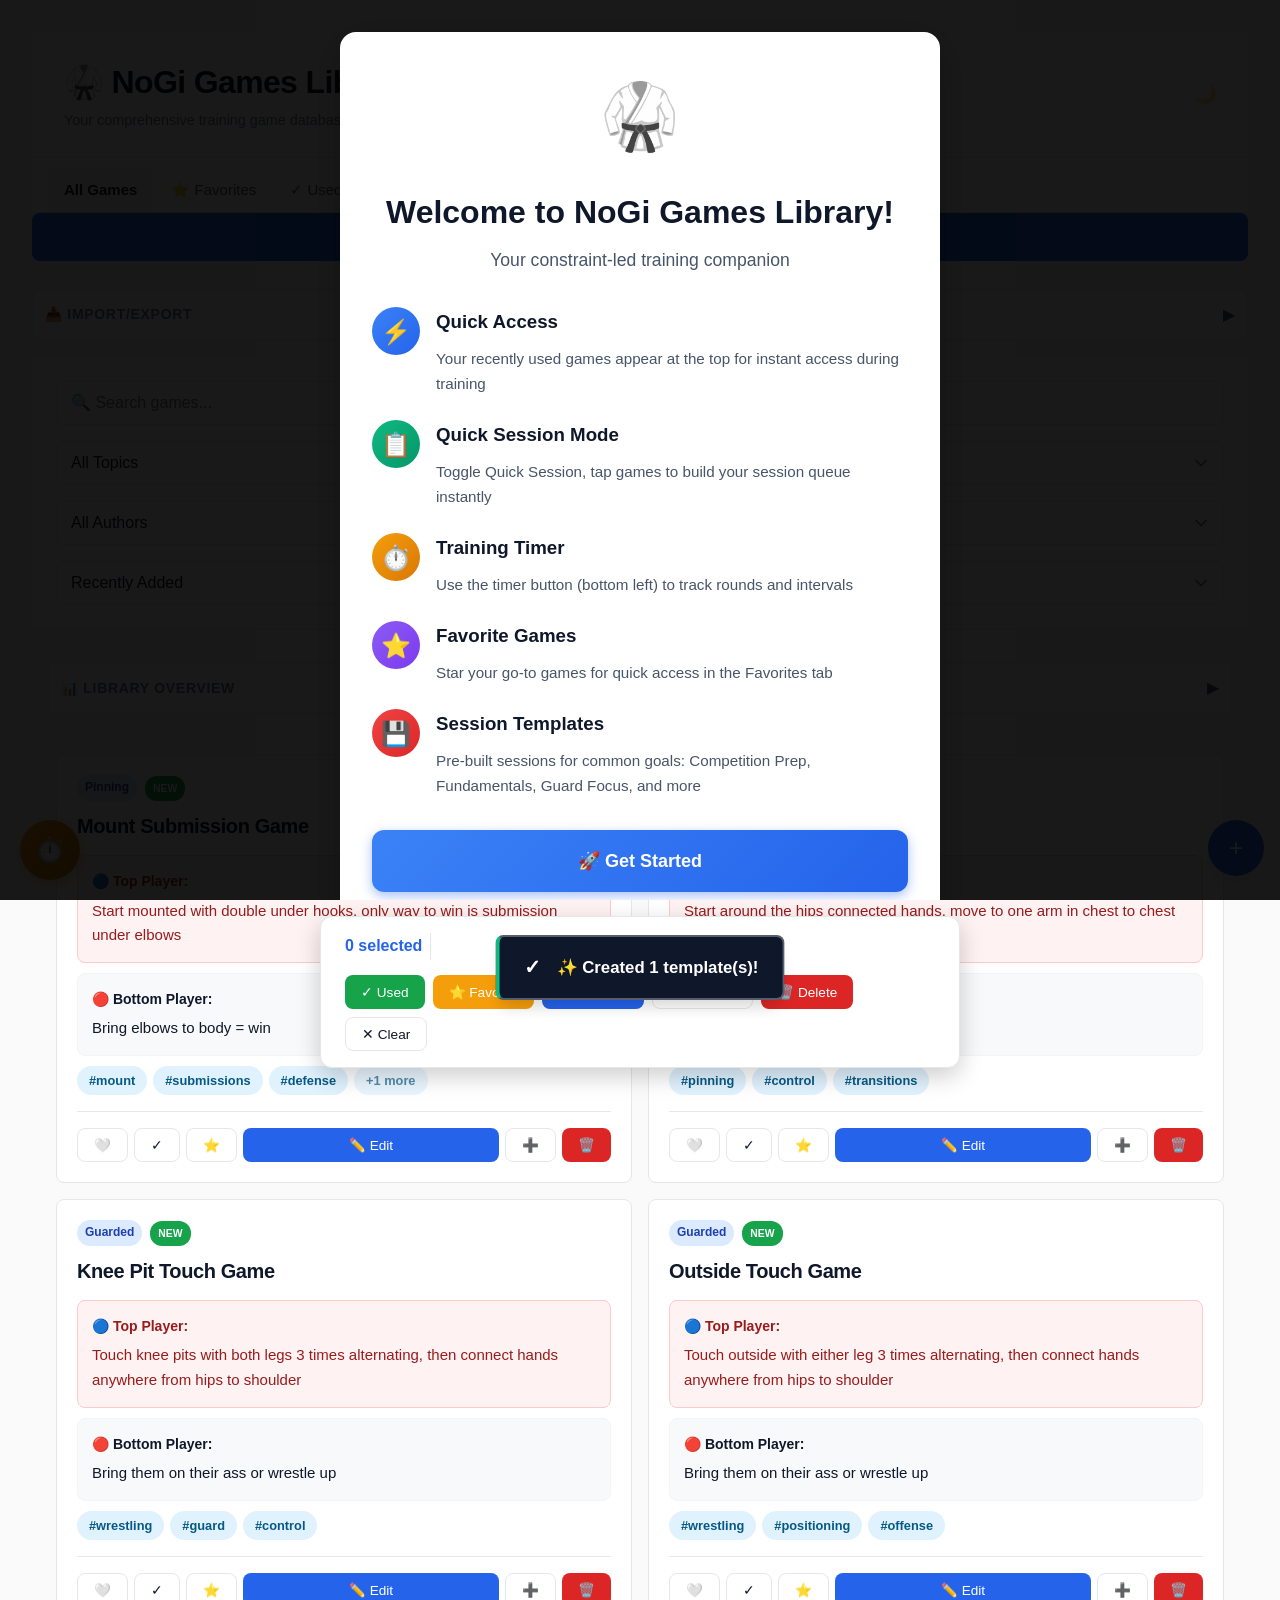
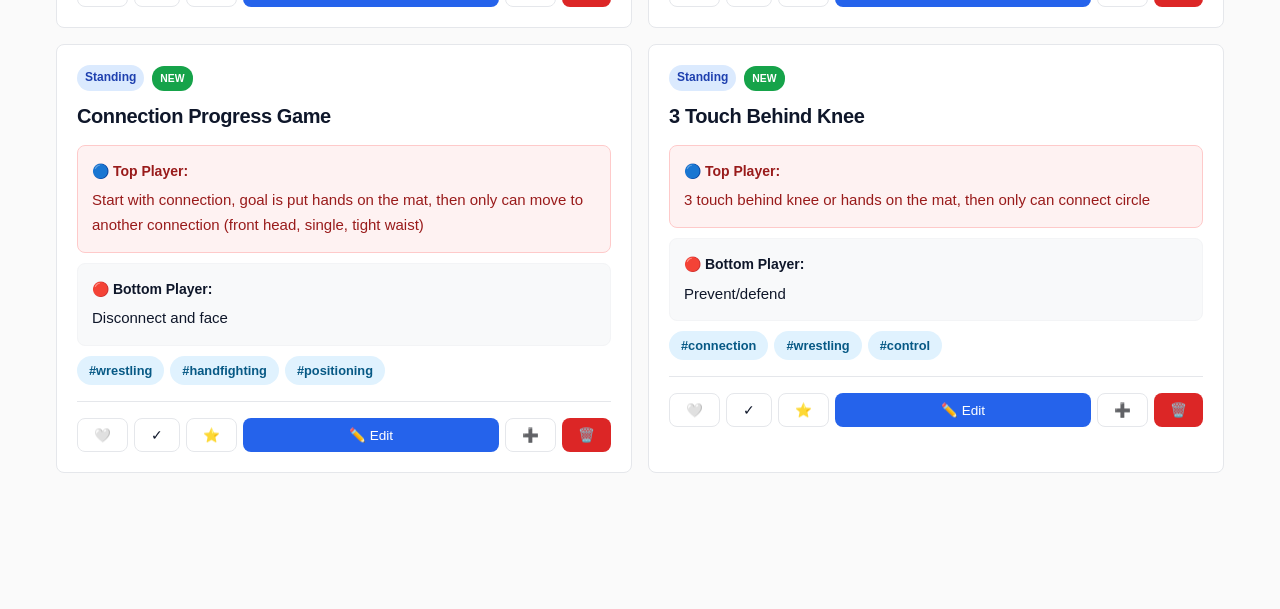
==== commit fa77e04a: "Fix delete functionality and optimize game card icons FIXED - Delete function: - Removed blocking co" ====
--- a/latest-app.html
+++ b/latest-app.html
@@ -440,6 +440,9 @@
             gap: 0.5rem;
             min-height: 48px;
             -webkit-tap-highlight-color: transparent;
+            touch-action: manipulation; /* Prevents iOS click delay */
+            user-select: none; /* Prevents text selection on long press */
+            -webkit-user-select: none;
         }
         
         @media (min-width: 768px) {
@@ -471,10 +474,17 @@
         .btn-danger {
             background: var(--danger);
             color: white;
+            cursor: pointer;
+            -webkit-tap-highlight-color: rgba(239, 68, 68, 0.3);
+            touch-action: manipulation;
         }
 
         .btn-danger:hover {
             background: #b91c1c;
+        }
+
+        .btn-danger:active {
+            background: #991b1b;
         }
 
         .btn-secondary {
@@ -3831,7 +3841,7 @@
         }
 
         // Toast Notification System
-        function showToast(message, type = 'success', duration = 3000) {
+        function showToast(message, type = 'success', duration = 3000, showUndo = false) {
             const container = document.getElementById('toastContainer');
             if (!container) return;
 
@@ -3845,20 +3855,39 @@
                 warning: '⚠'
             }[type] || '✓';
 
-            toast.innerHTML = `
-                <span style="font-size: 1.25rem;">${icon}</span>
-                <span>${message}</span>
-            `;
+            if (showUndo && undoState) {
+                toast.innerHTML = `
+                    <span style="font-size: 1.25rem;">${icon}</span>
+                    <span>${message}</span>
+                    <button class="toast-undo-btn" onclick="performUndo(); event.stopPropagation();">UNDO</button>
+                `;
+                // Longer duration for undo toasts
+                duration = 5000;
+            } else {
+                toast.innerHTML = `
+                    <span style="font-size: 1.25rem;">${icon}</span>
+                    <span>${message}</span>
+                `;
+            }
 
             container.appendChild(toast);
 
             // Auto remove after duration
-            setTimeout(() => {
+            const hideTimeout = setTimeout(() => {
                 toast.classList.add('hiding');
                 setTimeout(() => {
-                    container.removeChild(toast);
+                    if (container.contains(toast)) {
+                        container.removeChild(toast);
+                    }
+                    // Clear undo state after toast disappears
+                    if (showUndo) {
+                        undoState = null;
+                    }
                 }, 300);
             }, duration);
+
+            // Store timeout ID on toast element so we can cancel it if undo is clicked
+            toast._hideTimeout = hideTimeout;
         }
 
         // Update Floating Action Bar
@@ -4145,6 +4174,38 @@
                     }
                 }
             });
+
+            // Event delegation for delete buttons - handles all delete clicks
+            // Using both click and touchend for iOS Safari compatibility
+            const handleDeleteClick = (e) => {
+                // Check if the target or any parent is a delete button
+                let deleteBtn = null;
+
+                // Try closest first (modern browsers)
+                if (e.target.closest) {
+                    deleteBtn = e.target.closest('.delete-game-btn');
+                } else {
+                    // Fallback for older browsers
+                    let el = e.target;
+                    while (el && el !== document.body) {
+                        if (el.classList && el.classList.contains('delete-game-btn')) {
+                            deleteBtn = el;
+                            break;
+                        }
+                        el = el.parentElement;
+                    }
+                }
+
+                if (deleteBtn) {
+                    e.preventDefault();
+                    e.stopPropagation();
+                    handleGameDelete(deleteBtn);
+                }
+            };
+
+            // Add both click and touchend listeners for iOS compatibility
+            document.addEventListener('click', handleDeleteClick);
+            document.addEventListener('touchend', handleDeleteClick);
         }
 
         function checkOnboarding() {
@@ -5457,8 +5518,8 @@
                                                 style="font-size: 0.8rem; padding: 0.4rem 0.75rem; white-space: nowrap;">
                                             ✏️ Edit
                                         </button>
-                                        <button onclick="if(confirm('Delete this game?')) deleteGame(${game.id}); event.stopPropagation();" 
-                                                class="btn btn-danger btn-sm" 
+                                        <button class="btn btn-danger btn-sm delete-game-btn"
+                                                data-game-id="${game.id}"
                                                 style="font-size: 0.8rem; padding: 0.4rem 0.75rem; white-space: nowrap;">
                                             🗑️ Delete
                                         </button>
@@ -6470,26 +6531,25 @@
                         return '';
                     })()}
 
-                    ${/* Improved action buttons - all visible, no overflow menu */''}
+                    ${/* Simplified action buttons - focus on core actions */''}
                     <div class="game-actions" onclick="event.stopPropagation()">
-                        <div class="game-actions-main" style="display: flex; gap: 0.375rem; flex-wrap: wrap; width: 100%;">
+                        <div class="game-actions-main" style="display: flex; gap: 0.375rem; width: 100%;">
                             <button class="btn btn-sm ${game.favorite ? 'btn-warning' : 'btn-secondary'}"
                                     onclick="toggleFavorite(${game.id})"
-                                    title="${game.favorite ? 'Remove from favorites' : 'Add to favorites'}">
-                                ${game.favorite ? '⭐' : '☆'}
+                                    title="${game.favorite ? 'Remove from favorites' : 'Add to favorites'}"
+                                    style="min-width: 44px;">
+                                ${game.favorite ? '❤️' : '🤍'}
                             </button>
-                            <button class="btn btn-success btn-sm" onclick="addGameToSession(${game.id})" title="Add to Session">
-                                📋
+                            <button class="btn btn-sm ${game.lastUsed ? 'btn-success' : 'btn-secondary'}"
+                                    onclick="markAsUsed(${game.id})"
+                                    title="${game.lastUsed ? 'Mark as unused' : 'Mark as used'}"
+                                    style="min-width: 44px;">
+                                ${game.lastUsed ? '✅' : '✓'}
                             </button>
-                            <button class="btn btn-sm ${game.lastUsed ? 'btn-secondary' : 'btn-primary'}"
-                                    onclick="markAsUsed(${game.id})"
-                                    title="${game.lastUsed ? 'Mark as unused' : 'Mark as used'}">
-                                ${game.lastUsed ? '✓' : '✓'}
-                            </button>
-                            <button class="btn btn-secondary btn-sm" onclick="quickRateGame(${game.id})" title="Rate game">⭐</button>
-                            <button class="btn btn-primary btn-sm" onclick="editGame(${game.id})" title="Edit">✏️</button>
-                            <button class="btn btn-secondary btn-sm" onclick="duplicateGame(${game.id})" title="Duplicate">📋</button>
-                            <button class="btn btn-danger btn-sm" onclick="event.stopPropagation(); deleteGame(${game.id}); return false;" title="Delete">🗑️</button>
+                            <button class="btn btn-secondary btn-sm" onclick="quickRateGame(${game.id})" title="Rate game" style="min-width: 44px;">⭐</button>
+                            <button class="btn btn-primary btn-sm" onclick="editGame(${game.id})" title="Edit" style="flex: 1; min-width: 60px;">✏️ Edit</button>
+                            <button class="btn btn-secondary btn-sm" onclick="addGameToSession(${game.id})" title="Add to Session" style="min-width: 44px;">➕</button>
+                            <button class="btn btn-danger btn-sm delete-game-btn" data-game-id="${game.id}" title="Delete" style="min-width: 44px;">🗑️</button>
                         </div>
                     </div>
                 </div>
@@ -8886,14 +8946,91 @@
             editingGameId = null;
         }
 
+        // Modern delete handler with visual feedback
+        function handleGameDelete(buttonElement) {
+            const gameId = parseInt(buttonElement.dataset.gameId);
+            const game = games.find(g => g.id === gameId);
+
+            if (!game) {
+                console.error('Game not found:', gameId);
+                return;
+            }
+
+            // Show confirmation
+            if (!confirm(`Are you sure you want to delete "${game.name}"?\n\nThis action cannot be undone.`)) {
+                return;
+            }
+
+            // Visual feedback - disable button and show loading state
+            const originalHTML = buttonElement.innerHTML;
+            buttonElement.disabled = true;
+            buttonElement.innerHTML = '⏳';
+            buttonElement.style.opacity = '0.6';
+
+            try {
+                // Delete the game from main array
+                games = games.filter(g => g.id !== gameId);
+                saveGames();
+
+                // Remove from sessions
+                sessions = sessions.map(session => {
+                    if (session.gameIds && session.gameIds.some(gId => gId == gameId)) {
+                        return {
+                            ...session,
+                            gameIds: session.gameIds.filter(gId => gId != gameId)
+                        };
+                    }
+                    return session;
+                });
+
+                // Remove from templates
+                templates = templates.map(template => {
+                    if (template.gameIds && template.gameIds.some(gId => gId == gameId)) {
+                        return {
+                            ...template,
+                            gameIds: template.gameIds.filter(gId => gId != gameId)
+                        };
+                    }
+                    return template;
+                });
+
+                saveSessions();
+                saveTemplates();
+
+                // Show success toast
+                showToast(`"${game.name}" deleted successfully`, 'success');
+
+                // Re-render everything
+                renderQuickAccess();
+                renderGames();
+                if (currentTab === 'favorites') renderFavorites();
+                if (currentTab === 'used') renderUsed();
+                if (currentTab === 'sessions') renderSessions();
+
+            } catch (error) {
+                console.error('Error deleting game:', error);
+                showToast('Failed to delete game. Please try again.', 'error');
+
+                // Restore button state on error
+                buttonElement.disabled = false;
+                buttonElement.innerHTML = originalHTML;
+                buttonElement.style.opacity = '1';
+            }
+        }
+
+        // Legacy function kept for compatibility
         function deleteGame(id) {
             const game = games.find(g => g.id === id);
             if (!game) return;
 
-            // Simple confirmation dialog
-            if (!confirm(`Are you sure you want to delete "${game.name}"?`)) {
-                return;
-            }
+            const gameName = game.name;
+
+            // Store for undo
+            undoState = {
+                type: 'game',
+                action: 'delete',
+                data: {...game}
+            };
 
             // Delete the game
             games = games.filter(g => g.id !== id);
@@ -8929,6 +9066,9 @@
             if (currentTab === 'favorites') renderFavorites();
             if (currentTab === 'used') renderUsed();
             if (currentTab === 'sessions') renderSessions();
+
+            // Show toast with undo option
+            showToast(`🗑️ "${gameName}" deleted`, 'info', 5000, true);
         }
 
         // Form submission
@@ -12132,7 +12272,7 @@
         function performUndo() {
             if (!undoState) return;
 
-            const toast = document.getElementById('toast');
+            const container = document.getElementById('toastContainer');
 
             if (undoState.type === 'game' && undoState.action === 'delete') {
                 // Restore deleted game
@@ -12141,15 +12281,26 @@
                 renderQuickAccess();
                 renderGames();
                 if (currentTab === 'favorites') renderFavorites();
+                if (currentTab === 'used') renderUsed();
                 if (currentTab === 'sessions') renderSessions();
-                toast.classList.remove('show');
+
+                // Clear all toasts
+                if (container) {
+                    container.innerHTML = '';
+                }
+
                 showToast(`✅ "${undoState.data.name}" restored`);
             } else if (undoState.type === 'session' && undoState.action === 'delete') {
                 // Restore deleted session
                 sessions.push(undoState.data);
                 saveSessions();
                 if (currentTab === 'sessions') renderSessions();
-                toast.classList.remove('show');
+
+                // Clear all toasts
+                if (container) {
+                    container.innerHTML = '';
+                }
+
                 showToast(`✅ "${undoState.data.name}" restored`);
             }
 
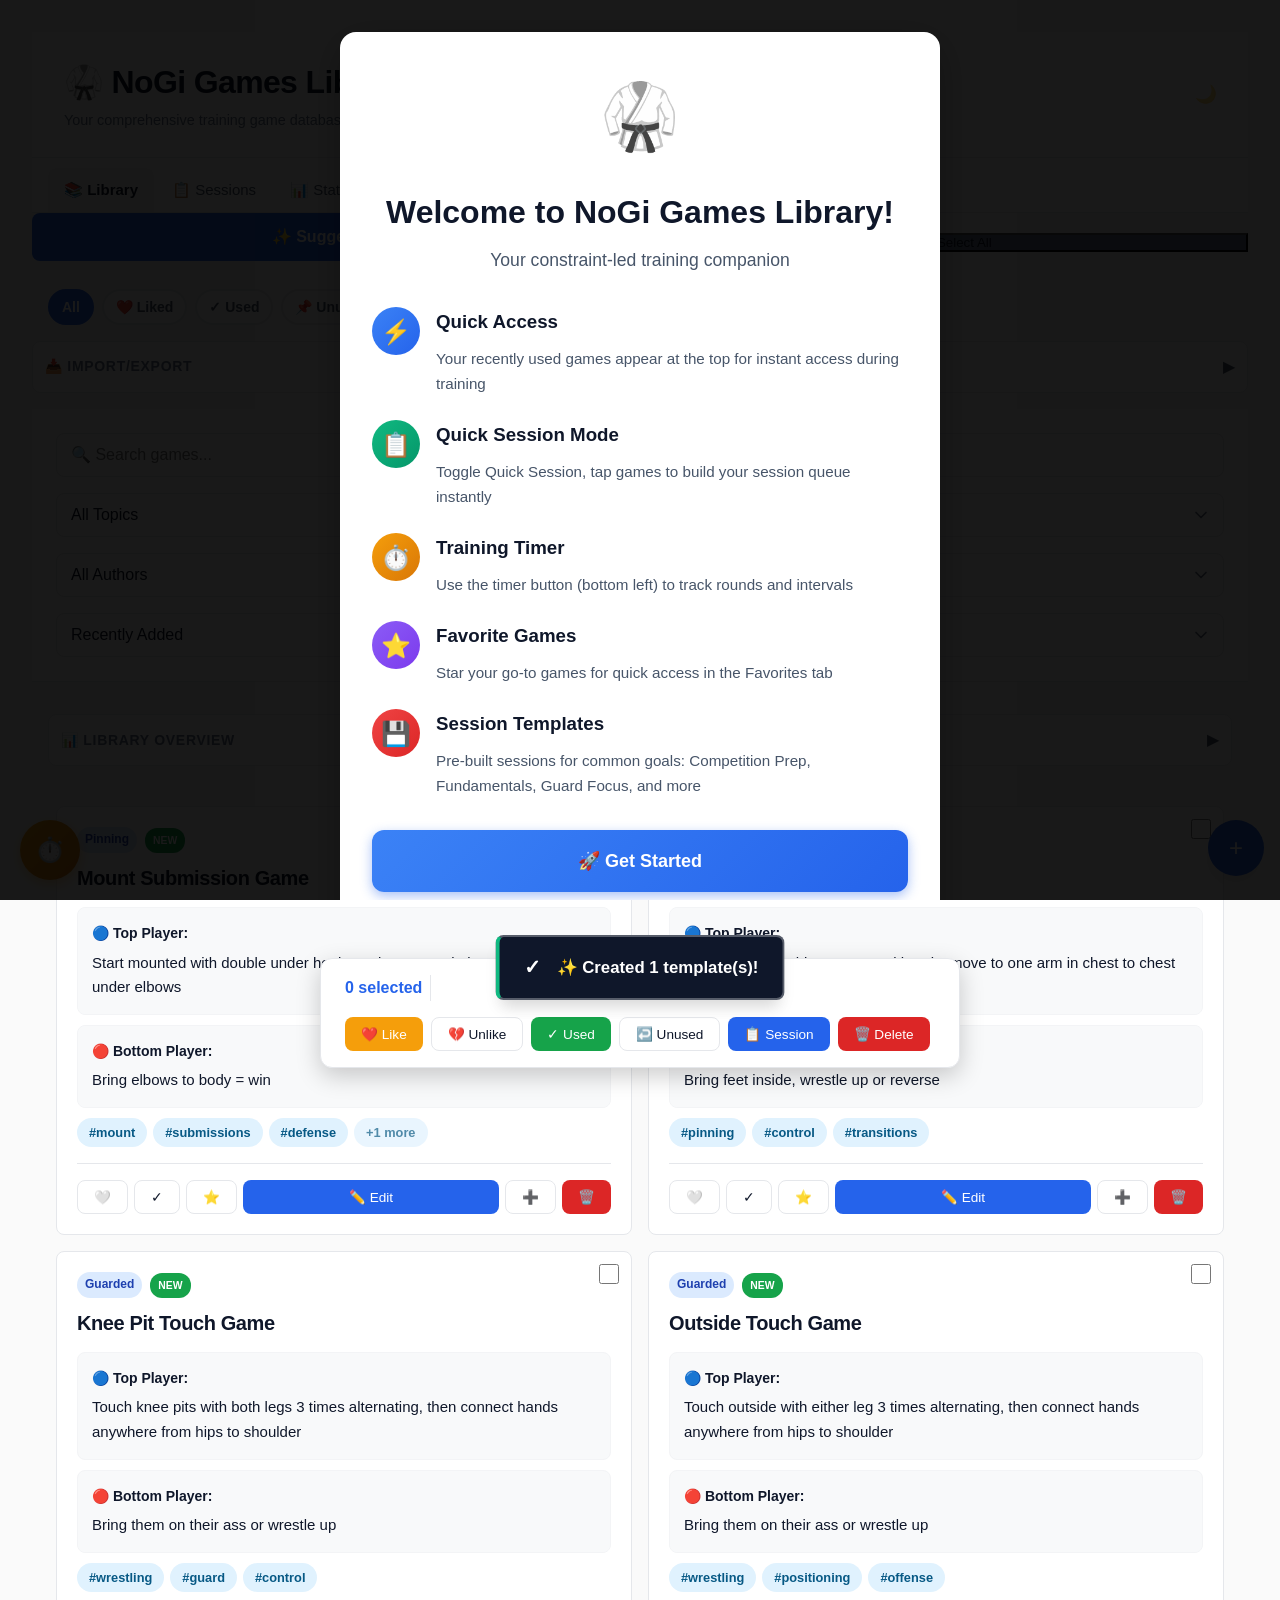
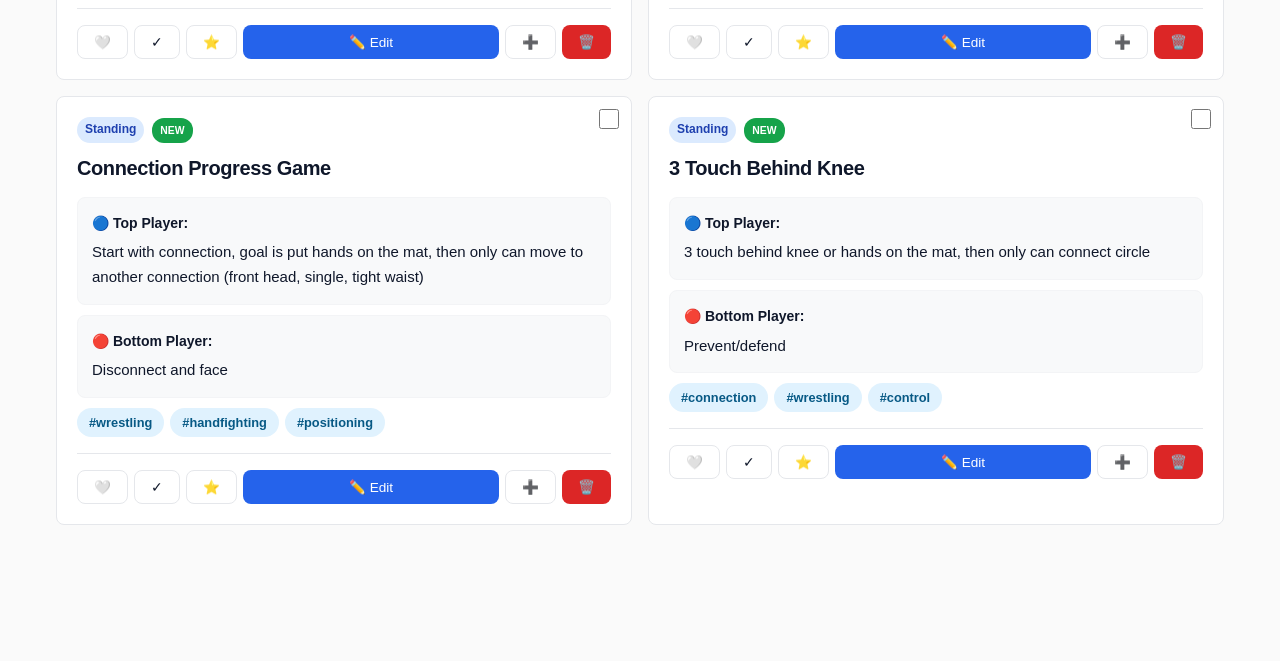
==== commit 5086b959: "Revamp library UI with simplified tabs and enhanced filtering Major Changes: - Simplified tab struct" ====
--- a/latest-app.html
+++ b/latest-app.html
@@ -789,18 +789,33 @@
             display: inline-flex;
             align-items: center;
             gap: 0.5rem;
-            background: var(--primary-light);
-            color: var(--primary-dark);
+            background: var(--surface);
+            color: var(--text-muted);
+            border: 2px solid var(--border);
             padding: 0.5rem 0.75rem;
             border-radius: 20px;
             font-size: 0.875rem;
             font-weight: 600;
             transition: all 0.2s;
-        }
-
-        [data-theme="dark"] .filter-chip {
-            background: var(--primary-dark);
-            color: var(--primary-light);
+            cursor: pointer;
+        }
+
+        .filter-chip:hover {
+            background: var(--primary-light);
+            color: var(--primary-dark);
+            border-color: var(--primary);
+            transform: translateY(-1px);
+        }
+
+        .filter-chip.active {
+            background: var(--primary);
+            color: white;
+            border-color: var(--primary);
+        }
+
+        [data-theme="dark"] .filter-chip.active {
+            background: var(--primary);
+            color: white;
         }
 
         .filter-chip button {
@@ -2602,12 +2617,12 @@
     <div class="floating-action-bar" id="floatingActionBar">
         <div class="selection-count" id="floatingSelectionCount">0 selected</div>
         <div class="actions">
+            <button class="btn btn-sm btn-warning" onclick="bulkAddFavorites()" title="Like selected games">❤️ Like</button>
+            <button class="btn btn-sm btn-secondary" onclick="bulkRemoveFavorites()" title="Unlike selected games">💔 Unlike</button>
             <button class="btn btn-sm btn-success" onclick="bulkMarkAsUsed()" title="Mark selected as used">✓ Used</button>
-            <button class="btn btn-sm btn-warning" onclick="bulkAddFavorites()" title="Add to favorites">⭐ Favorite</button>
+            <button class="btn btn-sm btn-secondary" onclick="bulkMarkAsUnused()" title="Mark as unused">↩️ Unused</button>
             <button class="btn btn-sm btn-primary" onclick="bulkAddToSession()" title="Add to session">📋 Session</button>
-            <button class="btn btn-sm btn-secondary" onclick="bulkMarkAsUnused()" title="Mark as unused">↩️ Unused</button>
             <button class="btn btn-sm btn-danger" onclick="bulkDelete()" title="Delete selected">🗑️ Delete</button>
-            <button class="btn btn-sm btn-secondary" onclick="deselectAllGames()" title="Clear selection">✕ Clear</button>
         </div>
     </div>
 
@@ -2621,9 +2636,7 @@
         </header>
 
         <div class="tabs">
-            <button class="tab active" onclick="switchTab('games')" aria-label="View all games" role="tab" aria-selected="true">All Games</button>
-            <button class="tab" onclick="switchTab('favorites')" aria-label="View favorite games" role="tab" aria-selected="false">⭐ Favorites</button>
-            <button class="tab" onclick="switchTab('used')" aria-label="View used games" role="tab" aria-selected="false">✓ Used</button>
+            <button class="tab active" onclick="switchTab('games')" aria-label="View library" role="tab" aria-selected="true">📚 Library</button>
             <button class="tab" onclick="switchTab('sessions')" aria-label="View training sessions" role="tab" aria-selected="false">📋 Sessions</button>
             <button class="tab" onclick="switchTab('stats')" aria-label="View statistics" role="tab" aria-selected="false">📊 Stats</button>
             <button class="tab" onclick="switchTab('ai')" aria-label="AI Assistant" role="tab" aria-selected="false">🤖 AI Assistant</button>
@@ -2637,10 +2650,35 @@
                 <button class="filter-toggle-btn games-tab-btn" id="filterToggleBtn" onclick="toggleFilters()">
                     🔍 Filters
                 </button>
+                <button class="games-tab-btn" id="selectAllBtn" onclick="toggleSelectAll()" style="background: var(--secondary); color: var(--text);">
+                    ☑️ Select All
+                </button>
             </div>
 
             <!-- Active Filters Display -->
             <div class="active-filters" id="activeFilters" style="display: none;"></div>
+
+            <!-- Quick Filter Chips -->
+            <div class="filter-chips" id="filterChips" style="display: flex; flex-wrap: wrap; gap: 0.5rem; padding: 0 1rem; margin-bottom: 1rem;">
+                <button class="filter-chip active" onclick="applyQuickFilter('all')" data-filter="all" title="Show all games">
+                    All
+                </button>
+                <button class="filter-chip" onclick="applyQuickFilter('liked')" data-filter="liked" title="Show liked games">
+                    ❤️ Liked
+                </button>
+                <button class="filter-chip" onclick="applyQuickFilter('used')" data-filter="used" title="Show used games">
+                    ✓ Used
+                </button>
+                <button class="filter-chip" onclick="applyQuickFilter('unused')" data-filter="unused" title="Show unused games">
+                    📌 Unused
+                </button>
+                <button class="filter-chip" onclick="applyQuickFilter('highly-rated')" data-filter="highly-rated" title="Show highly rated games (4+ stars)">
+                    ⭐ Highly Rated
+                </button>
+                <button class="filter-chip" onclick="applyQuickFilter('new')" data-filter="new" title="Show games added in last 7 days">
+                    🆕 New
+                </button>
+            </div>
 
             <div class="action-section import-export-section" style="background: var(--surface); border: 1px solid var(--border); border-radius: 8px; padding: 0.75rem; margin-bottom: 1rem;">
                 <div style="display: flex; align-items: center; justify-content: space-between; cursor: pointer;" onclick="toggleImportExport()">
@@ -3822,6 +3860,7 @@
         let timerTotalRounds = 3;
         let currentPage = 1;
         let gamesPerPage = 12;
+        let currentQuickFilter = 'all'; // Track active quick filter chip
 
         // Custom confirmation dialog variables
         let confirmResolve = null;
@@ -4244,14 +4283,10 @@
             event.target.setAttribute('aria-selected', 'true');
 
             document.getElementById('gamesView').style.display = tab === 'games' ? 'block' : 'none';
-            document.getElementById('favoritesView').style.display = tab === 'favorites' ? 'block' : 'none';
-            document.getElementById('usedView').style.display = tab === 'used' ? 'block' : 'none';
             document.getElementById('sessionsView').style.display = tab === 'sessions' ? 'block' : 'none';
             document.getElementById('statsView').style.display = tab === 'stats' ? 'block' : 'none';
             document.getElementById('aiView').style.display = tab === 'ai' ? 'block' : 'none';
 
-            if (tab === 'favorites') renderFavorites();
-            if (tab === 'used') renderUsed();
             if (tab === 'sessions') {
                 renderTemplates();
                 renderSessions();
@@ -6379,6 +6414,27 @@
             return insights;
         }
 
+        // Apply quick filter from filter chips
+        function applyQuickFilter(filterType) {
+            currentQuickFilter = filterType;
+
+            // Update active chip styling
+            const chips = document.querySelectorAll('.filter-chip');
+            chips.forEach(chip => {
+                if (chip.dataset.filter === filterType) {
+                    chip.classList.add('active');
+                } else {
+                    chip.classList.remove('active');
+                }
+            });
+
+            // Reset to page 1 when filter changes
+            currentPage = 1;
+
+            // Re-render games with new filter
+            renderGames();
+        }
+
         // Render games with pagination
         function renderGames() {
             // Render dashboard first
@@ -6417,7 +6473,23 @@
                 const matchesTopic = !topicFilter || game.topic === topicFilter;
                 const matchesAuthor = !authorFilterValue || game.author === authorFilterValue;
 
-                return matchesSearch && matchesTopic && matchesAuthor;
+                // Apply quick filter
+                let matchesQuickFilter = true;
+                if (currentQuickFilter === 'liked') {
+                    matchesQuickFilter = game.favorite === true;
+                } else if (currentQuickFilter === 'used') {
+                    matchesQuickFilter = game.lastUsed !== null;
+                } else if (currentQuickFilter === 'unused') {
+                    matchesQuickFilter = !game.lastUsed;
+                } else if (currentQuickFilter === 'highly-rated') {
+                    const ratingInfo = getGameAverageRating(game.id);
+                    matchesQuickFilter = ratingInfo && ratingInfo.average >= 4;
+                } else if (currentQuickFilter === 'new') {
+                    const sevenDaysAgo = Date.now() - (7 * 24 * 60 * 60 * 1000);
+                    matchesQuickFilter = (game.created || 0) > sevenDaysAgo;
+                }
+
+                return matchesSearch && matchesTopic && matchesAuthor && matchesQuickFilter;
             });
 
             filtered = sortGames(filtered);
@@ -6454,8 +6526,19 @@
             const sevenDaysAgo = now - (7 * 24 * 60 * 60 * 1000);
 
             grid.innerHTML = paginatedGames.map(game => `
-                <div class="game-card ${getTopicClass(game.topic)} ${game.favorite ? 'favorite' : ''}"
+                <div class="game-card ${getTopicClass(game.topic)} ${game.favorite ? 'favorite' : ''} ${selectedGameIds.has(game.id) ? 'selected' : ''}"
                      ${quickSessionMode ? `onclick="addToQuickQueue(${game.id})" style="cursor: pointer;"` : ''}>
+
+                    ${/* Selection checkbox */!quickSessionMode ? `
+                        <div class="bulk-select-checkbox-container ${selectedGameIds.size > 0 ? 'has-selection' : ''}">
+                            <input type="checkbox"
+                                   class="bulk-select-checkbox"
+                                   value="${game.id}"
+                                   ${selectedGameIds.has(game.id) ? 'checked' : ''}
+                                   onclick="event.stopPropagation(); toggleGameSelection(${game.id})"
+                                   style="width: 20px; height: 20px; cursor: pointer;">
+                        </div>
+                    ` : ''}
 
                     ${quickSessionMode ? `
                         <div style="position: absolute; top: 1rem; right: 1rem; z-index: 10; background: linear-gradient(135deg, #10b981 0%, #059669 100%); color: white; padding: 0.5rem 0.75rem; border-radius: 20px; font-size: 0.8rem; font-weight: 700; box-shadow: 0 2px 8px rgba(16, 185, 129, 0.3);">
@@ -6536,7 +6619,7 @@
                         <div class="game-actions-main" style="display: flex; gap: 0.375rem; width: 100%;">
                             <button class="btn btn-sm ${game.favorite ? 'btn-warning' : 'btn-secondary'}"
                                     onclick="toggleFavorite(${game.id})"
-                                    title="${game.favorite ? 'Remove from favorites' : 'Add to favorites'}"
+                                    title="${game.favorite ? 'Unlike' : 'Like'}"
                                     style="min-width: 44px;">
                                 ${game.favorite ? '❤️' : '🤍'}
                             </button>
@@ -6609,10 +6692,10 @@
                             <div style="font-size: 0.85rem; opacity: 0.9;">Total Games →</div>
                         </div>
 
-                        <!-- Favorites - Switch to favorites tab -->
-                        <div onclick="switchTab('favorites')" style="background: rgba(255, 255, 255, 0.15); border-radius: var(--radius); padding: 1rem; backdrop-filter: blur(10px); cursor: pointer; transition: all 0.2s;" onmouseover="this.style.background='rgba(255, 255, 255, 0.25)'" onmouseout="this.style.background='rgba(255, 255, 255, 0.15)'" title="Click to view favorites">
-                            <div style="font-size: 2rem; font-weight: 700; margin-bottom: 0.25rem;">⭐ ${favorites}</div>
-                            <div style="font-size: 0.85rem; opacity: 0.9;">${favoritePercent}% Favorites →</div>
+                        <!-- Liked - Apply liked filter -->
+                        <div onclick="applyQuickFilter('liked')" style="background: rgba(255, 255, 255, 0.15); border-radius: var(--radius); padding: 1rem; backdrop-filter: blur(10px); cursor: pointer; transition: all 0.2s;" onmouseover="this.style.background='rgba(255, 255, 255, 0.25)'" onmouseout="this.style.background='rgba(255, 255, 255, 0.15)'" title="Click to view liked games">
+                            <div style="font-size: 2rem; font-weight: 700; margin-bottom: 0.25rem;">❤️ ${favorites}</div>
+                            <div style="font-size: 0.85rem; opacity: 0.9;">${favoritePercent}% Liked →</div>
                         </div>
 
                         <!-- Sessions - Switch to sessions tab -->
@@ -6621,8 +6704,8 @@
                             <div style="font-size: 0.85rem; opacity: 0.9;">Sessions →</div>
                         </div>
 
-                        <!-- Recent Usage - Switch to used tab -->
-                        <div onclick="switchTab('used')" style="background: rgba(255, 255, 255, 0.15); border-radius: var(--radius); padding: 1rem; backdrop-filter: blur(10px); cursor: pointer; transition: all 0.2s;" onmouseover="this.style.background='rgba(255, 255, 255, 0.25)'" onmouseout="this.style.background='rgba(255, 255, 255, 0.15)'" title="Click to view used games">
+                        <!-- Recent Usage - Apply used filter -->
+                        <div onclick="applyQuickFilter('used')" style="background: rgba(255, 255, 255, 0.15); border-radius: var(--radius); padding: 1rem; backdrop-filter: blur(10px); cursor: pointer; transition: all 0.2s;" onmouseover="this.style.background='rgba(255, 255, 255, 0.25)'" onmouseout="this.style.background='rgba(255, 255, 255, 0.15)'" title="Click to view used games">
                             <div style="font-size: 2rem; font-weight: 700; margin-bottom: 0.25rem;">🔥 ${recentlyUsed}</div>
                             <div style="font-size: 0.85rem; opacity: 0.9;">Used This Week →</div>
                         </div>
@@ -6641,10 +6724,10 @@
                             </div>
                         </div>
 
-                        <!-- Favorites Progress -->
+                        <!-- Liked Progress -->
                         <div>
                             <div style="display: flex; justify-content: space-between; align-items: center; margin-bottom: 0.5rem;">
-                                <span style="font-size: 0.85rem; opacity: 0.9;">Favorites</span>
+                                <span style="font-size: 0.85rem; opacity: 0.9;">Liked</span>
                                 <span style="font-size: 0.85rem; font-weight: 600;">${favoritePercent}%</span>
                             </div>
                             <div style="background: rgba(0, 0, 0, 0.2); border-radius: 10px; height: 8px; overflow: hidden;">
@@ -7992,6 +8075,37 @@
             }
         }
 
+        function toggleSelectAll() {
+            const btn = document.getElementById('selectAllBtn');
+
+            // If there are selected games, deselect all
+            if (selectedGameIds.size > 0) {
+                selectedGameIds.clear();
+                btn.textContent = '☑️ Select All';
+                btn.style.background = 'var(--secondary)';
+                updateFloatingActionBar();
+            } else {
+                // Select all visible games on the current page
+                const grid = document.getElementById('gamesGrid');
+                const gameCards = grid.querySelectorAll('.game-card');
+
+                gameCards.forEach(card => {
+                    // Extract game ID from the card's action buttons
+                    const deleteBtn = card.querySelector('.delete-game-btn');
+                    if (deleteBtn) {
+                        const gameId = parseInt(deleteBtn.dataset.gameId);
+                        if (gameId) {
+                            selectedGameIds.add(gameId);
+                        }
+                    }
+                });
+
+                btn.textContent = '✕ Deselect All';
+                btn.style.background = 'var(--danger)';
+                updateFloatingActionBar();
+            }
+        }
+
         function toggleBulkSelect() {
             bulkSelectMode = !bulkSelectMode;
             selectedGameIds.clear();
@@ -8055,7 +8169,15 @@
             const grid = document.getElementById('gamesGrid');
             const checkboxes = grid.querySelectorAll('.bulk-select-checkbox');
             checkboxes.forEach(cb => cb.checked = false);
-            updateBulkSelectedCount();
+
+            // Update Select All button
+            const btn = document.getElementById('selectAllBtn');
+            if (btn) {
+                btn.textContent = '☑️ Select All';
+                btn.style.background = 'var(--secondary)';
+            }
+
+            updateFloatingActionBar();
         }
 
         function bulkMarkAsUsed() {
@@ -8117,13 +8239,34 @@
 
             saveGames();
             renderQuickAccess();
-            if (currentTab === 'favorites') renderFavorites();
-            if (currentTab === 'used') renderUsed();
-            if (currentTab === 'sessions') renderSessions();
-            showToast(`⭐ ${count} game(s) added to favorites`, 'success');
-
-            // Exit selection mode after action
-            exitSelectionMode();
+            renderGames();
+            showToast(`❤️ ${count} game(s) liked`, 'success');
+
+            // Clear selection and update floating bar
+            selectedGameIds.clear();
+            updateFloatingActionBar();
+        }
+
+        function bulkRemoveFavorites() {
+            if (selectedGameIds.size === 0) {
+                showToast('❌ No games selected', 'error');
+                return;
+            }
+
+            const count = selectedGameIds.size;
+            selectedGameIds.forEach(id => {
+                const game = games.find(g => g.id === id);
+                if (game) game.favorite = false;
+            });
+
+            saveGames();
+            renderQuickAccess();
+            renderGames();
+            showToast(`💔 ${count} game(s) unliked`, 'info');
+
+            // Clear selection and update floating bar
+            selectedGameIds.clear();
+            updateFloatingActionBar();
         }
 
         function bulkRemoveFavoritesFromAll() {
@@ -8146,7 +8289,7 @@
             if (currentTab === 'sessions') renderSessions();
             selectedGameIds.clear();
             updateBulkSelectedCount();
-            showToast(`★ ${count} game(s) removed from favorites`, 'info');
+            showToast(`💔 ${count} game(s) unliked`, 'info');
         }
 
         function bulkDelete() {
